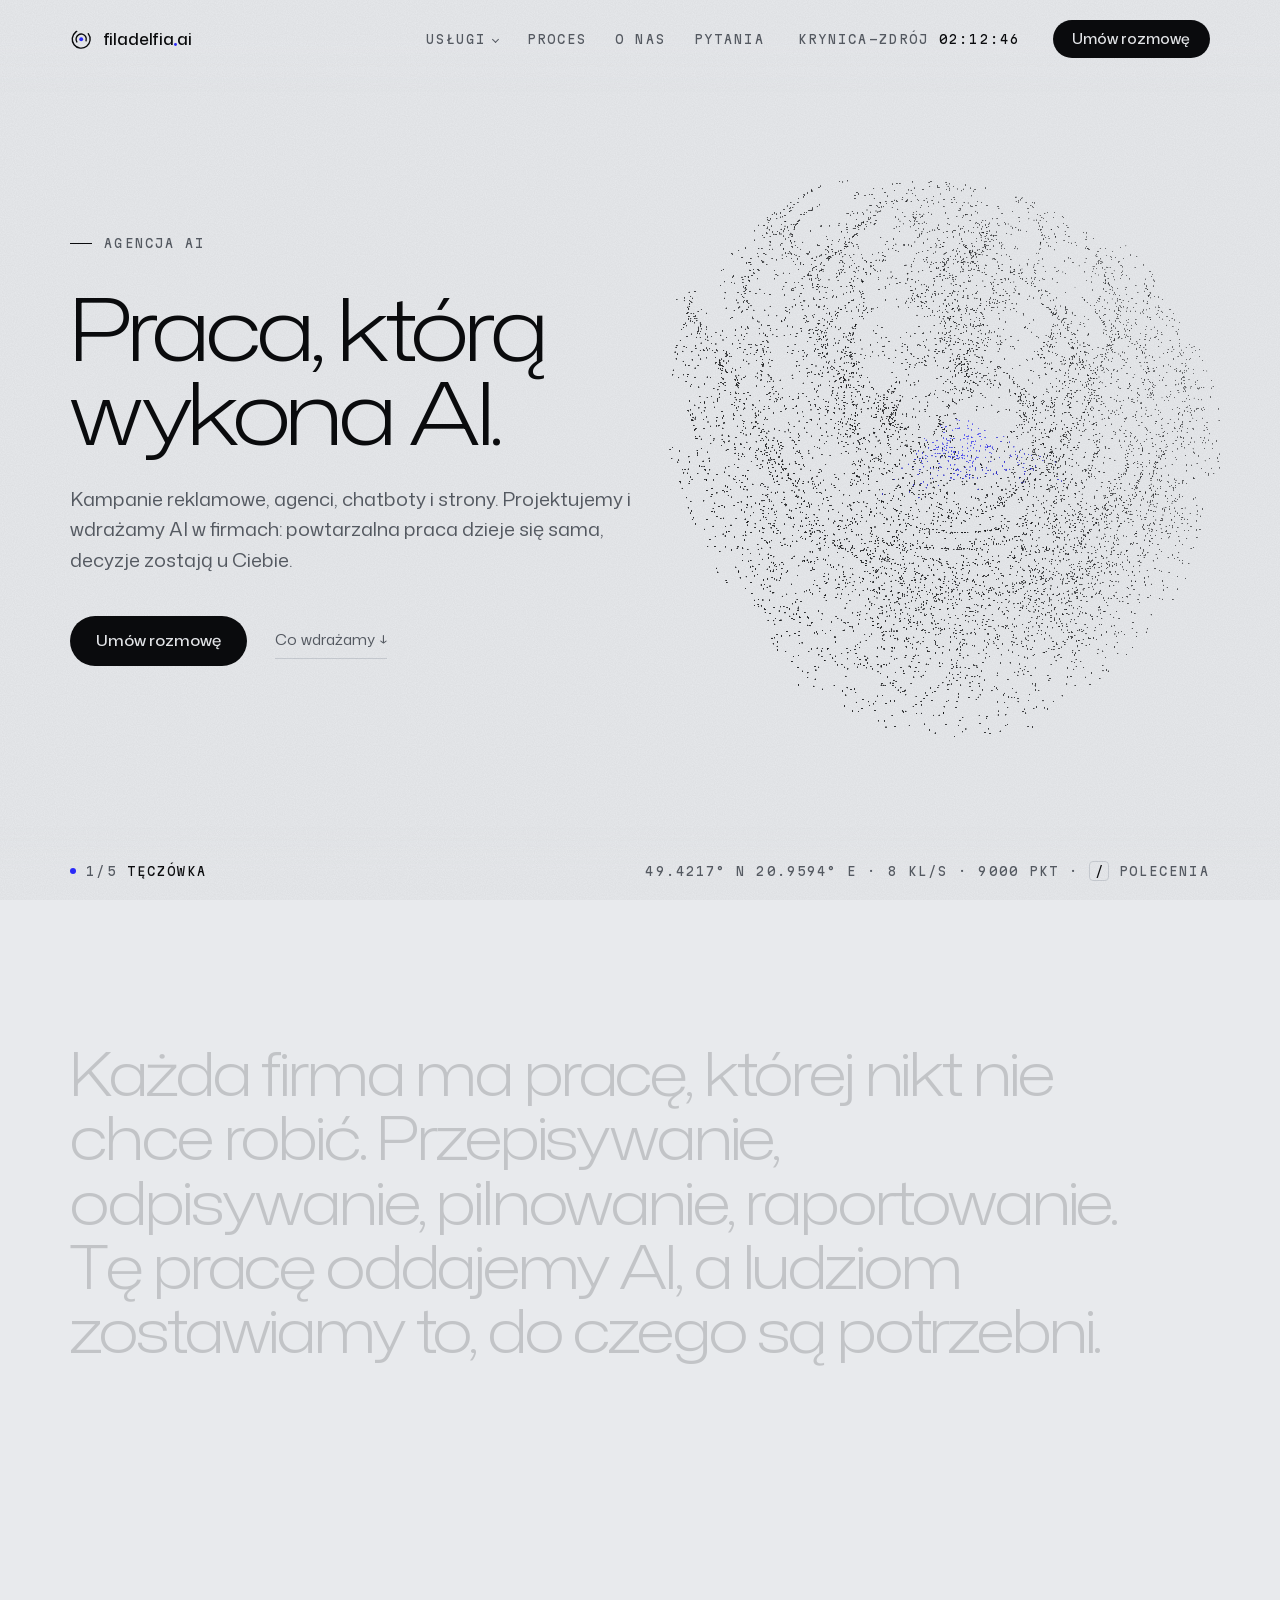
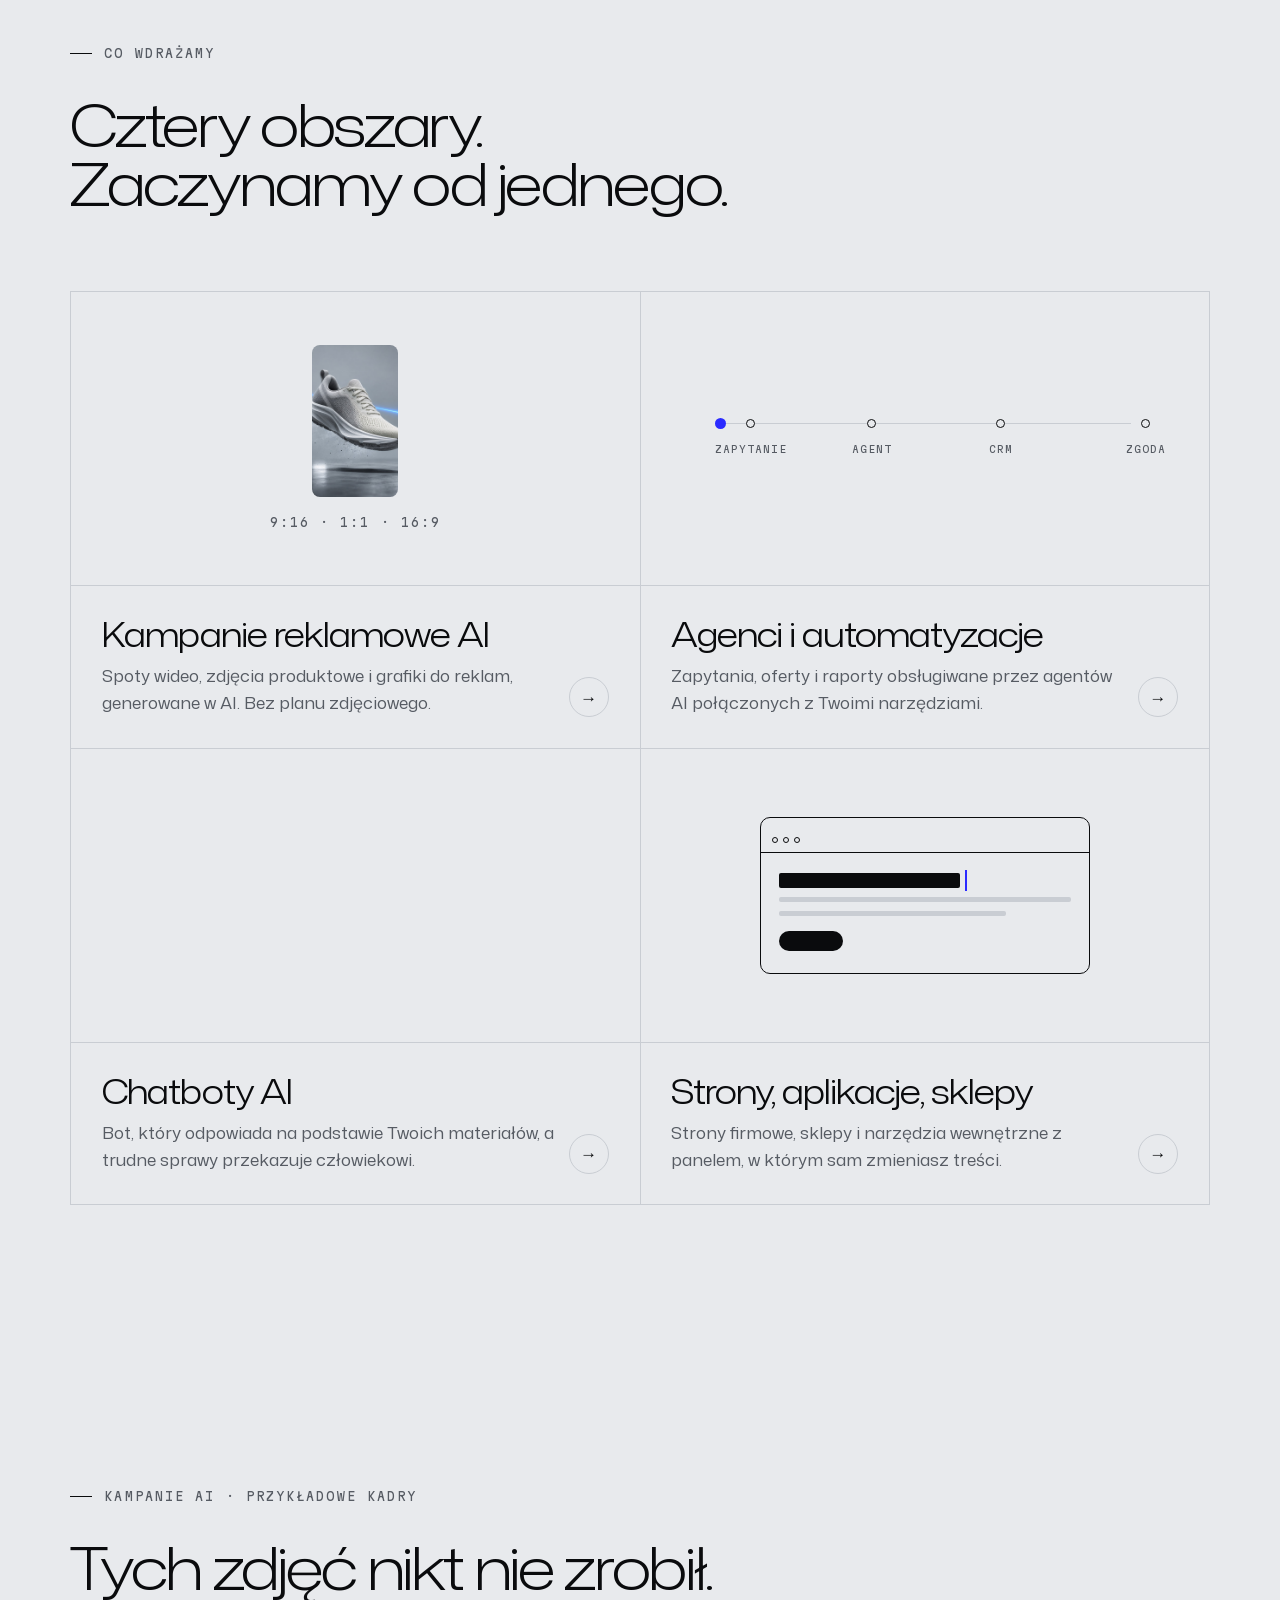
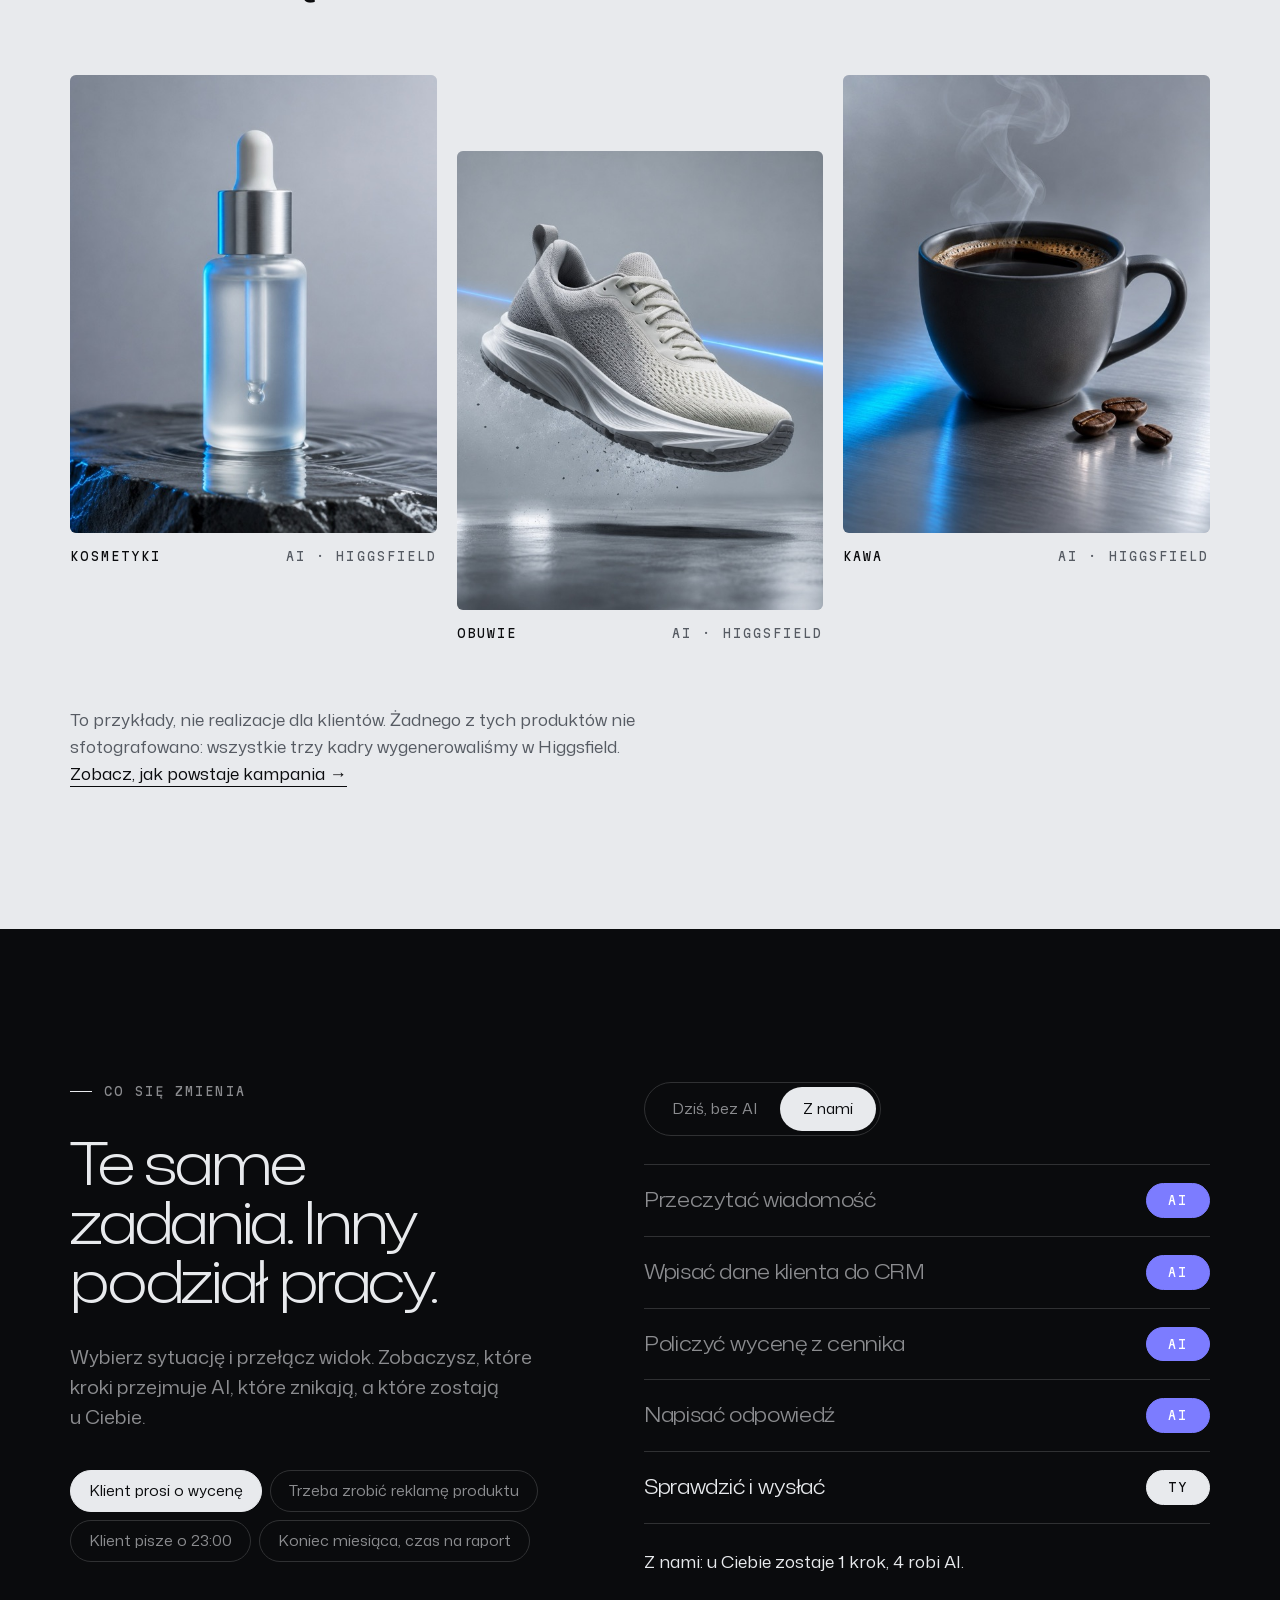
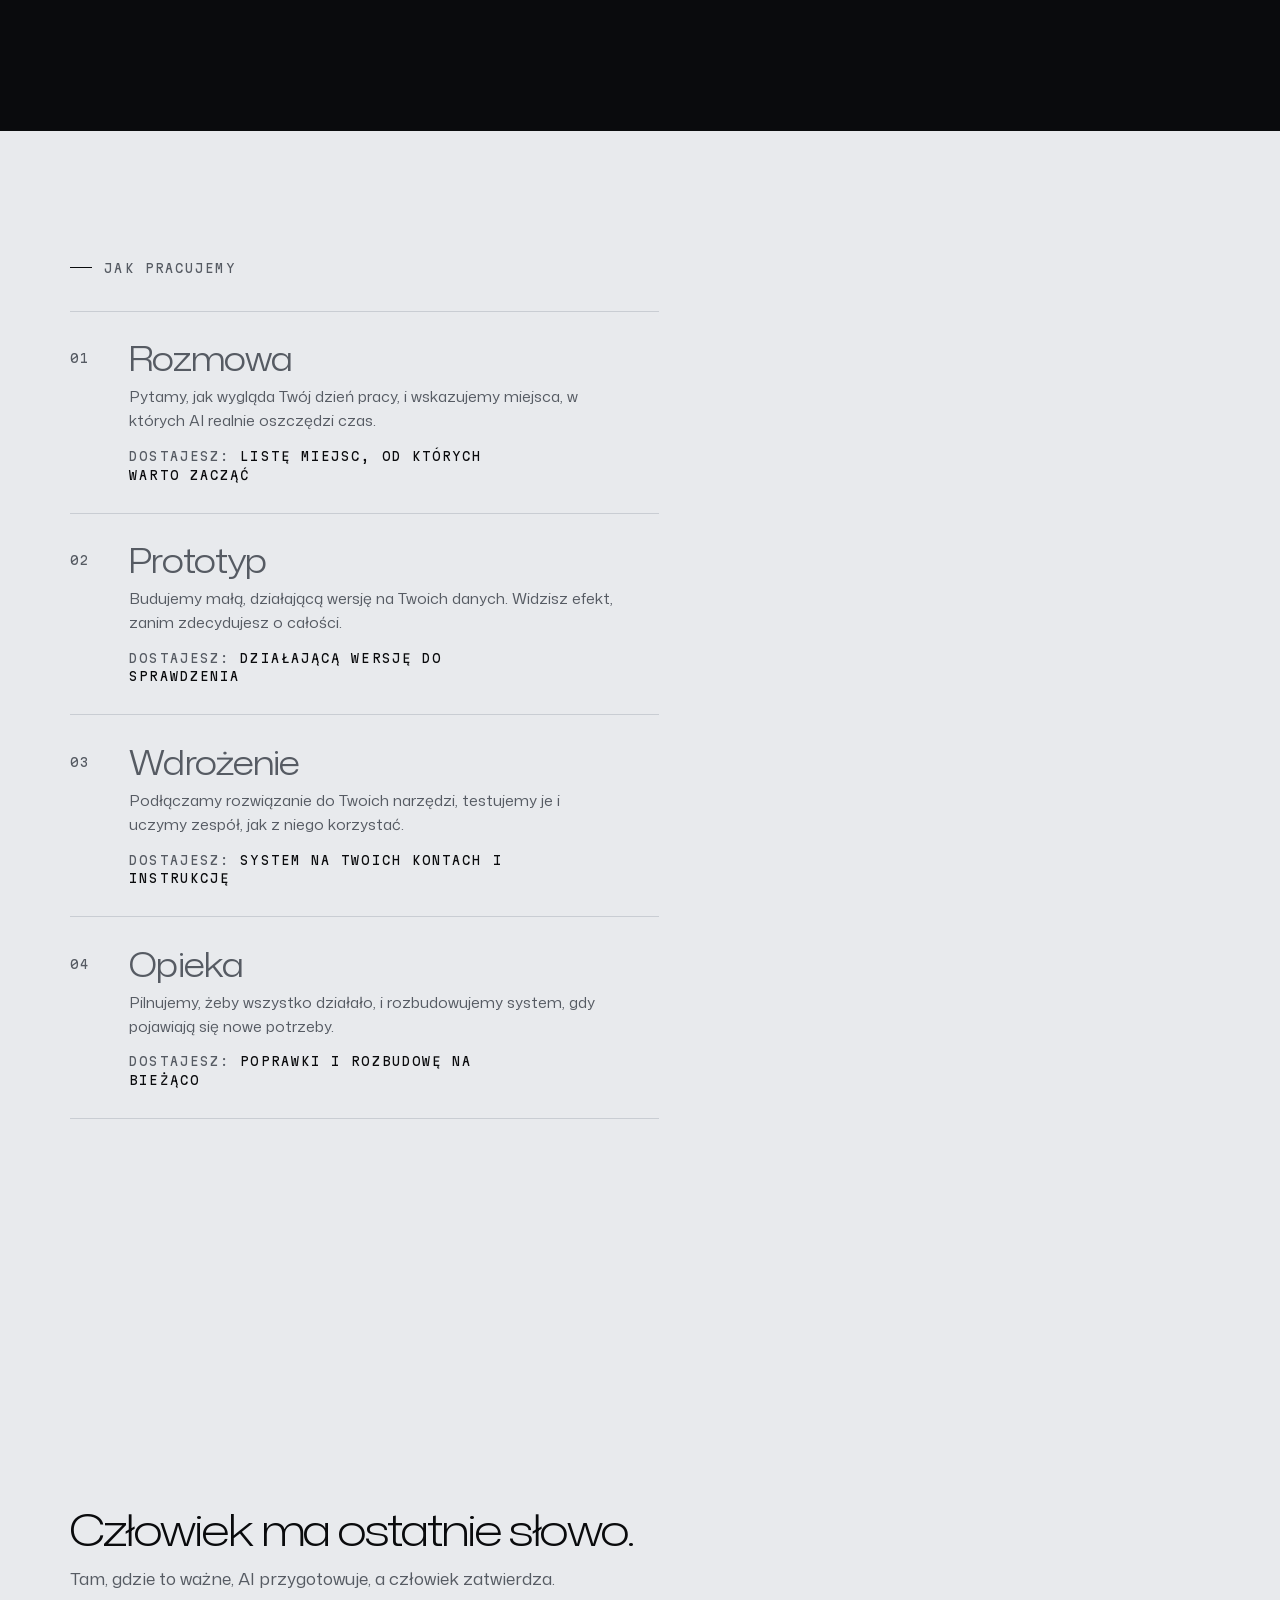
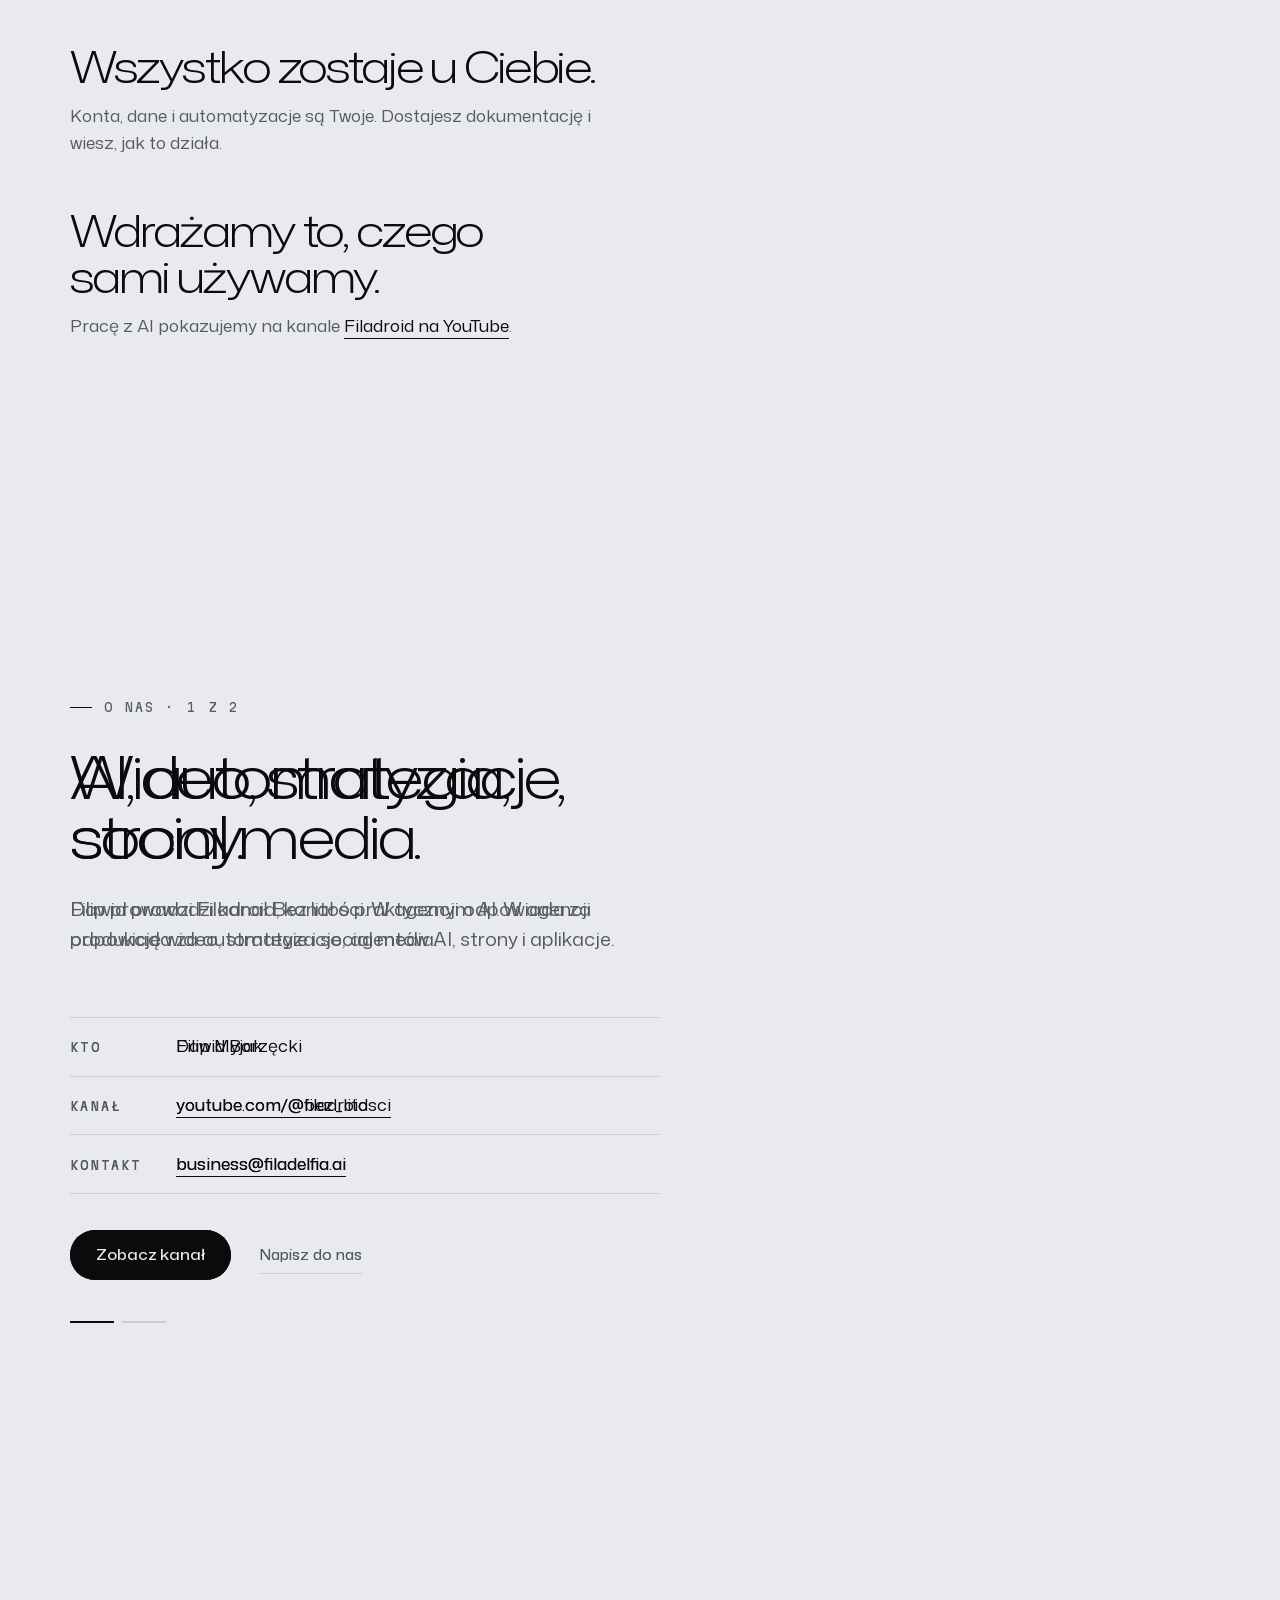
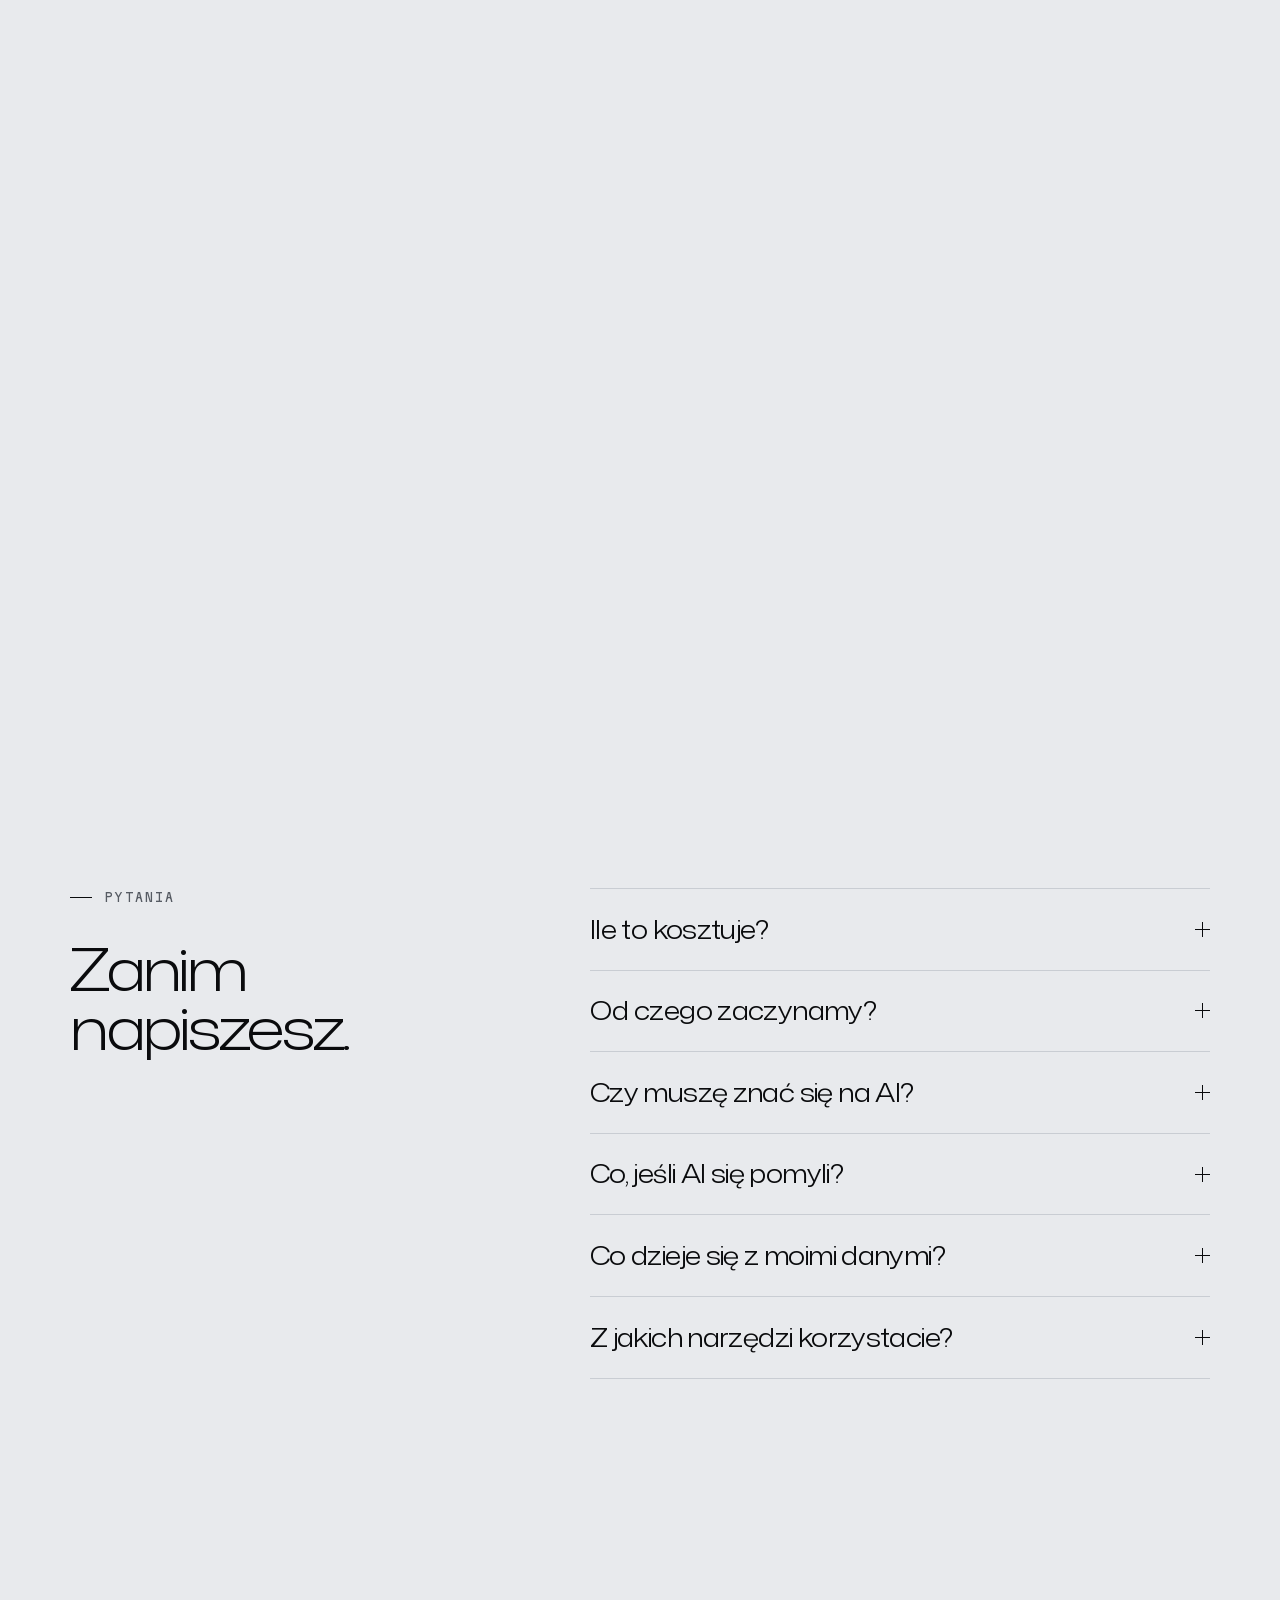
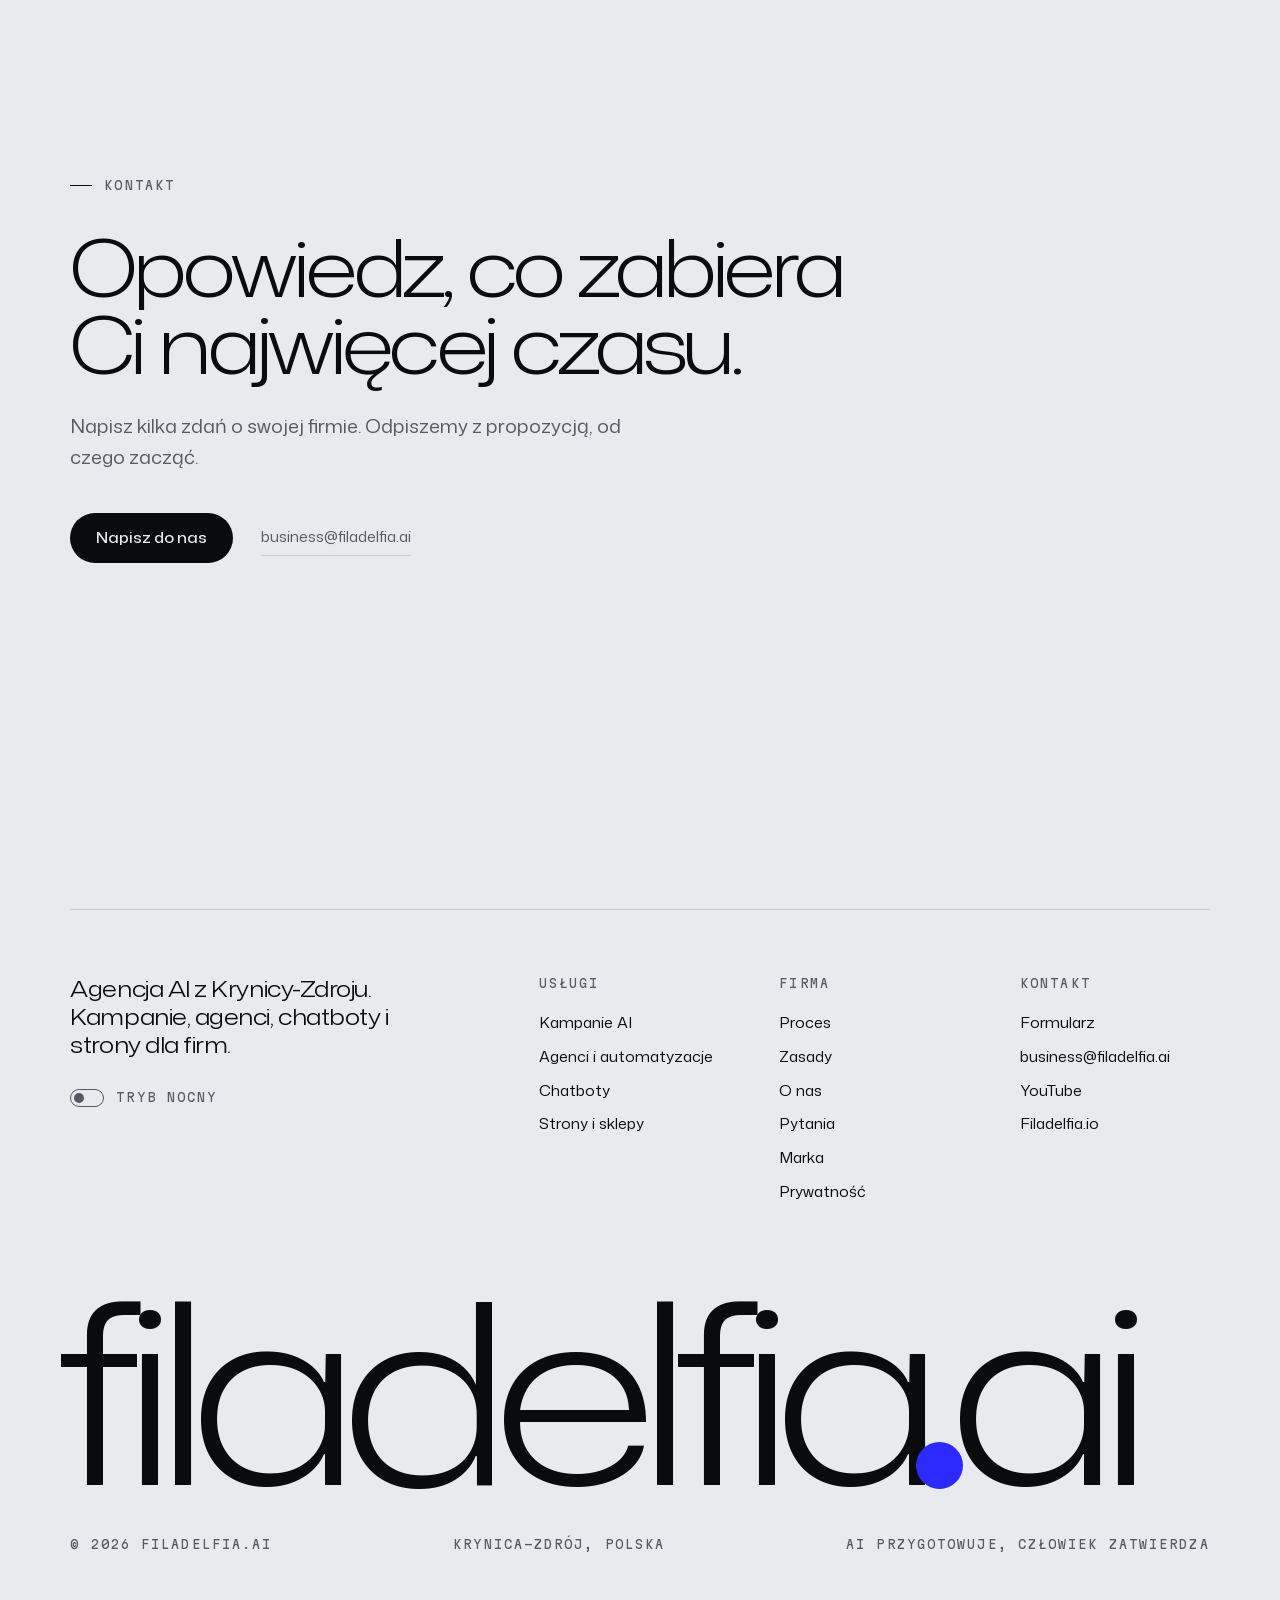
==== index.html @ afb738bd "Przegląd usterek: O nas na laptopach i niskich telefonach, dotyk, menu, wersja bez JS - O nas liczy " ====
<!doctype html>
<html lang="pl">
<head>
  <meta charset="utf-8">
  <meta name="viewport" content="width=device-width, initial-scale=1">
  <title>Filadelfia.ai — agencja AI</title>
  <meta name="description" content="Kampanie reklamowe AI, agenci i automatyzacje, chatboty oraz strony dla firm. Powtarzalna praca dzieje się sama, decyzje zostają u Ciebie.">
  <!-- Domena tymczasowa: bez indeksowania. Usuń tę linię (w build.mjs) przy przejściu na docelową domenę. -->
  <meta name="robots" content="noindex, nofollow">
  <meta name="theme-color" content="#E8EAED">
  <meta property="og:title" content="Filadelfia.ai — agencja AI">
  <meta property="og:description" content="Kampanie reklamowe AI, agenci i automatyzacje, chatboty oraz strony dla firm. Powtarzalna praca dzieje się sama, decyzje zostają u Ciebie.">
  <meta property="og:type" content="website">
  <meta property="og:locale" content="pl_PL">
  <meta property="og:site_name" content="Filadelfia.ai">
  <meta property="og:image" content="https://myjakfilip7-jpg.github.io/filadelfia-ai/og.png">
  <meta property="og:image:width" content="1200">
  <meta property="og:image:height" content="630">
  <meta name="twitter:card" content="summary_large_image">
  <script type="application/ld+json">{"@context":"https://schema.org","@type":"ProfessionalService","name":"Filadelfia.ai","url":"https://myjakfilip7-jpg.github.io/filadelfia-ai/","email":"business@filadelfia.ai","description":"Agencja AI: kampanie reklamowe AI, agenci i automatyzacje, chatboty, strony i sklepy.","address":{"@type":"PostalAddress","addressLocality":"Krynica-Zdrój","addressCountry":"PL"},"sameAs":["https://www.youtube.com/@filadroid","https://www.youtube.com/@bez_litosci"]}</script>
  <script>try { if (localStorage.getItem('fila-theme') === 'noc') document.documentElement.setAttribute('data-theme', 'noc'); } catch (e) {}</script>
  <link rel="icon" href="favicon.svg" type="image/svg+xml">
  <link rel="apple-touch-icon" href="icon-180.png">
  <link rel="manifest" href="manifest.webmanifest">
  <link rel="preload" href="fonts/mona-sans-latin.woff2" as="font" type="font/woff2" crossorigin>
  <link rel="stylesheet" href="styles.css?v=3c98c0708e">
</head>
<body>
  <a class="skip" href="#main">Przejdź do treści</a>
  <noscript><p class="noscript">Strona działa bez JavaScriptu, ale bez animacji i dem. Formularz kontaktowy otworzy wtedy Twój program pocztowy.</p></noscript>
  <canvas id="field" aria-hidden="true"></canvas>

  <header class="bar" id="bar">
    <a class="logo" href="./" aria-label="Filadelfia.ai — strona główna"><svg class="mark" width="22" height="22" viewBox="0 0 24 24" fill="none" aria-hidden="true"><g stroke="currentColor" stroke-width="1.5" stroke-linecap="round"><circle cx="12" cy="12" r="9.6" stroke-dasharray="46.3 14" transform="rotate(-38 12 12)"/><circle cx="12" cy="12" r="5.5" stroke-dasharray="21.5 13.06" transform="rotate(148 12 12)"/></g><circle class="mark__p" cx="12" cy="12" r="2.1"/></svg><span class="word">filadelfia<span class="word__dot">.</span>ai</span></a>
    <nav class="bar__nav mono" aria-label="Główna">
      <div class="nav__has">
        <a href="./#uslugi">Usługi</a>
        <div class="nav__panel">
          <a href="kampanie.html"><strong>Kampanie reklamowe AI</strong><span>Spoty, zdjęcia produktowe, formaty do reklam</span></a>
          <a href="automatyzacje.html"><strong>Agenci i automatyzacje</strong><span>Zapytania, oferty i raporty bez przeklejania</span></a>
          <a href="chatboty.html"><strong>Chatboty AI</strong><span>Odpowiedzi z Twoich materiałów, z przekazaniem człowiekowi</span></a>
          <a href="strony.html"><strong>Strony, aplikacje, sklepy</strong><span>Strony, sklepy i narzędzia, którymi zarządzasz sam</span></a>
        </div>
      </div>
      <a href="./#proces">Proces</a>
      <a href="./#o-nas">O nas</a>
      <a href="./#faq">Pytania</a>
    </nav>
    <p class="bar__clock mono" aria-hidden="true">Krynica-Zdrój <span id="clock">--:--:--</span></p>
    <a class="bar__cta" href="kontakt.html">Umów rozmowę</a>
    <button class="bar__menu mono" type="button" id="menuBtn" aria-expanded="false" aria-controls="menu">Menu</button>
  </header>

  <nav class="menu" id="menu" aria-label="Menu" inert>
    <p class="mono">Usługi</p>
    <a class="menu__big" href="kampanie.html">Kampanie AI</a>
    <a class="menu__big" href="automatyzacje.html">Agenci i automatyzacje</a>
    <a class="menu__big" href="chatboty.html">Chatboty</a>
    <a class="menu__big" href="strony.html">Strony i sklepy</a>
    <p class="mono">Firma</p>
    <a class="menu__big" href="./#proces">Proces</a>
    <a class="menu__big" href="./#zasady">Zasady</a>
    <a class="menu__big" href="./#o-nas">O nas</a>
    <a class="menu__big" href="./#faq">Pytania</a>
    <a class="menu__big" href="kontakt.html">Kontakt</a>
    <a class="menu__mail mono" href="mailto:business@filadelfia.ai">business@filadelfia.ai</a>
  </nav>

  <main id="main">
    <section class="scene scene--hero" id="top" data-scene="Tęczówka">
      <div class="col">
        <p class="tag mono" data-r>Agencja AI</p>
        <h1 data-r>Praca, którą wykona&nbsp;AI.</h1>
        <p class="lead" data-r>Kampanie reklamowe, agenci, chatboty i strony. Projektujemy i wdrażamy AI w firmach: powtarzalna praca dzieje się sama, decyzje zostają u&nbsp;Ciebie.</p>
        <p class="actions" data-r>
          <a class="pill" href="kontakt.html">Umów rozmowę</a>
          <a class="more" href="#uslugi">Co wdrażamy <span aria-hidden="true">↓</span></a>
        </p>
      </div>
    </section>

    <section class="wide">
      <p class="fill">Każda firma ma pracę, której nikt nie chce robić. Przepisywanie, odpisywanie, pilnowanie, raportowanie. Tę pracę oddajemy AI, a ludziom zostawiamy to, do czego są potrzebni.</p>
    </section>

    <section class="wide wide--tiles" id="uslugi" data-scene="Siatka">
      <div class="head">
        <p class="tag mono" data-r>Co wdrażamy</p>
        <h2 class="ask" data-r>Cztery obszary. Zaczynamy od jednego.</h2>
      </div>
      <ul class="tiles">
        <li data-r>
          <a class="tile" href="kampanie.html">
            <div class="tile__vis" aria-hidden="true"><div class="v-ad"><div class="v-ad__f"><img src="media/but-560.jpg" alt="" loading="lazy" decoding="async"></div><span class="mono">9:16 · 1:1 · 16:9</span></div></div>
            <div class="tile__txt">
              <h3>Kampanie reklamowe AI</h3>
              <p>Spoty wideo, zdjęcia produktowe i grafiki do reklam, generowane w AI. Bez planu zdjęciowego.</p>
            </div>
            <span class="tile__go" aria-hidden="true">→</span>
          </a>
        </li>
        <li data-r>
          <a class="tile" href="automatyzacje.html">
            <div class="tile__vis" aria-hidden="true"><div class="v-flow"><b></b><span><i></i>zapytanie</span><span><i></i>agent</span><span><i></i>CRM</span><span><i></i>zgoda</span></div></div>
            <div class="tile__txt">
              <h3>Agenci i automatyzacje</h3>
              <p>Zapytania, oferty i raporty obsługiwane przez agentów AI połączonych z Twoimi narzędziami.</p>
            </div>
            <span class="tile__go" aria-hidden="true">→</span>
          </a>
        </li>
        <li data-r>
          <a class="tile" href="chatboty.html">
            <div class="tile__vis" aria-hidden="true"><div class="v-chat"><i class="v-chat__me"></i><i class="v-chat__bot"></i><i class="v-chat__me v-chat__me--s"></i><span class="mono">→ człowiek</span></div></div>
            <div class="tile__txt">
              <h3>Chatboty AI</h3>
              <p>Bot, który odpowiada na podstawie Twoich materiałów, a trudne sprawy przekazuje człowiekowi.</p>
            </div>
            <span class="tile__go" aria-hidden="true">→</span>
          </a>
        </li>
        <li data-r>
          <a class="tile" href="strony.html">
            <div class="tile__vis" aria-hidden="true"><div class="v-web"><p><i></i><i></i><i></i></p><div><b></b><u></u><u></u><em></em></div></div></div>
            <div class="tile__txt">
              <h3>Strony, aplikacje, sklepy</h3>
              <p>Strony firmowe, sklepy i narzędzia wewnętrzne z panelem, w którym sam zmieniasz treści.</p>
            </div>
            <span class="tile__go" aria-hidden="true">→</span>
          </a>
        </li>
      </ul>
    </section>

    <section class="wide wide--shots">
      <div class="head">
        <p class="tag mono" data-r>Kampanie AI · przykładowe kadry</p>
        <h2 class="ask" data-r>Tych zdjęć nikt nie zrobił.</h2>
      </div>
      <ul class="shots">
        <li data-r>
          <figure>
            <div class="shot"><img src="media/serum.jpg" srcset="media/serum-560.jpg 560w, media/serum.jpg 896w" sizes="(max-width: 860px) 76vw, 30vw" alt="Szklana buteleczka serum z aluminiową nakrętką na mokrym kamieniu, niebieskie światło z boku" width="896" height="1120" loading="lazy" decoding="async"></div>
            <figcaption class="mono"><span>Kosmetyki</span><span>AI · Higgsfield</span></figcaption>
          </figure>
        </li>
        <li data-r>
          <figure>
            <div class="shot"><img src="media/but.jpg" srcset="media/but-560.jpg 560w, media/but.jpg 896w" sizes="(max-width: 860px) 76vw, 30vw" alt="Jasny but do biegania uchwycony w powietrzu nad ciemną posadzką, za nim niebieska smuga światła" width="896" height="1120" loading="lazy" decoding="async"></div>
            <figcaption class="mono"><span>Obuwie</span><span>AI · Higgsfield</span></figcaption>
          </figure>
        </li>
        <li data-r>
          <figure>
            <div class="shot"><img src="media/kawa.jpg" srcset="media/kawa-560.jpg 560w, media/kawa.jpg 896w" sizes="(max-width: 860px) 76vw, 30vw" alt="Grafitowa filiżanka czarnej kawy z unoszącą się parą na szczotkowanym aluminium" width="896" height="1120" loading="lazy" decoding="async"></div>
            <figcaption class="mono"><span>Kawa</span><span>AI · Higgsfield</span></figcaption>
          </figure>
        </li>
      </ul>
      <p class="shots__note" data-r>To przykłady, nie realizacje dla klientów. Żadnego z tych produktów nie sfotografowano: wszystkie trzy kadry wygenerowaliśmy w Higgsfield. <a href="kampanie.html">Zobacz, jak powstaje kampania <span aria-hidden="true">→</span></a></p>
    </section>

    <section class="dark" data-shift data-mode="ai">
      <div class="dark__in">
        <div>
          <p class="tag mono" data-r>Co się zmienia</p>
          <h2 class="ask" data-r>Te same zadania. Inny podział pracy.</h2>
          <p class="lead" data-r>Wybierz sytuację i przełącz widok. Zobaczysz, które kroki przejmuje AI, które znikają, a które zostają u Ciebie.</p>
          <p class="chips shift__tabs" data-r>
            <button type="button" data-s="0" aria-pressed="true">Klient prosi o wycenę</button>
            <button type="button" data-s="1" aria-pressed="false">Trzeba zrobić reklamę produktu</button>
            <button type="button" data-s="2" aria-pressed="false">Klient pisze o 23:00</button>
            <button type="button" data-s="3" aria-pressed="false">Koniec miesiąca, czas na raport</button>
          </p>
        </div>
        <div class="shift" data-r>
          <p class="shift__mode" role="group" aria-label="Podział pracy">
            <button type="button" data-mode="dzis" aria-pressed="false">Dziś, bez AI</button>
            <button type="button" data-mode="ai" aria-pressed="true">Z nami</button>
          </p>
          <ol class="shift__list" data-s="0" aria-label="Klient prosi o wycenę">
            <li data-who="ai"><span class="shift__txt">Przeczytać wiadomość</span><span class="shift__who mono">AI</span></li>
            <li data-who="ai"><span class="shift__txt">Wpisać dane klienta do CRM</span><span class="shift__who mono">AI</span></li>
            <li data-who="ai"><span class="shift__txt">Policzyć wycenę z cennika</span><span class="shift__who mono">AI</span></li>
            <li data-who="ai"><span class="shift__txt">Napisać odpowiedź</span><span class="shift__who mono">AI</span></li>
            <li data-who="ty"><span class="shift__txt">Sprawdzić i wysłać</span><span class="shift__who mono">Ty</span></li>
          </ol>
          <ol class="shift__list" data-s="1" aria-label="Trzeba zrobić reklamę produktu" hidden>
            <li data-who="ty"><span class="shift__txt">Opisać produkt i cel kampanii</span><span class="shift__who mono">Ty</span></li>
            <li data-who="x"><span class="shift__txt">Umówić fotografa i studio</span><span class="shift__who mono">niepotrzebne</span></li>
            <li data-who="ai"><span class="shift__txt">Zrobić zdjęcia i film</span><span class="shift__who mono">AI</span></li>
            <li data-who="ai"><span class="shift__txt">Przyciąć do Reels, feedu i YouTube</span><span class="shift__who mono">AI</span></li>
            <li data-who="ty"><span class="shift__txt">Wybrać najlepsze wersje</span><span class="shift__who mono">Ty</span></li>
          </ol>
          <ol class="shift__list" data-s="2" aria-label="Klient pisze o 23:00" hidden>
            <li data-who="ai"><span class="shift__txt">Zauważyć wiadomość</span><span class="shift__who mono">AI</span></li>
            <li data-who="ai"><span class="shift__txt">Odpowiedzieć na pytanie o cennik i godziny</span><span class="shift__who mono">AI</span></li>
            <li data-who="ai"><span class="shift__txt">Zebrać dane do rezerwacji</span><span class="shift__who mono">AI</span></li>
            <li data-who="ty"><span class="shift__txt">Reklamację załatwić osobiście</span><span class="shift__who mono">Ty</span></li>
          </ol>
          <ol class="shift__list" data-s="3" aria-label="Koniec miesiąca, czas na raport" hidden>
            <li data-who="ai"><span class="shift__txt">Zebrać liczby z kilku narzędzi</span><span class="shift__who mono">AI</span></li>
            <li data-who="x"><span class="shift__txt">Przekleić je do arkusza</span><span class="shift__who mono">niepotrzebne</span></li>
            <li data-who="ai"><span class="shift__txt">Napisać podsumowanie</span><span class="shift__who mono">AI</span></li>
            <li data-who="ty"><span class="shift__txt">Przeczytać i podjąć decyzje</span><span class="shift__who mono">Ty</span></li>
          </ol>
          <p class="shift__sum" aria-live="polite"></p>
        </div>
      </div>
    </section>

    <section class="scene" id="proces" data-scene="Przepływ">
      <div class="col">
        <p class="tag mono" data-r>Jak pracujemy</p>
        <ol class="steps">
          <li data-r>
            <span class="steps__n mono">01</span>
            <h2>Rozmowa</h2>
            <p>Pytamy, jak wygląda Twój dzień pracy, i wskazujemy miejsca, w których AI realnie oszczędzi czas.</p>
            <p class="steps__get mono"><span>Dostajesz:</span> listę miejsc, od których warto zacząć</p>
          </li>
          <li data-r>
            <span class="steps__n mono">02</span>
            <h2>Prototyp</h2>
            <p>Budujemy małą, działającą wersję na Twoich danych. Widzisz efekt, zanim zdecydujesz o całości.</p>
            <p class="steps__get mono"><span>Dostajesz:</span> działającą wersję do sprawdzenia</p>
          </li>
          <li data-r>
            <span class="steps__n mono">03</span>
            <h2>Wdrożenie</h2>
            <p>Podłączamy rozwiązanie do Twoich narzędzi, testujemy je i uczymy zespół, jak z niego korzystać.</p>
            <p class="steps__get mono"><span>Dostajesz:</span> system na Twoich kontach i instrukcję</p>
          </li>
          <li data-r>
            <span class="steps__n mono">04</span>
            <h2>Opieka</h2>
            <p>Pilnujemy, żeby wszystko działało, i rozbudowujemy system, gdy pojawiają się nowe potrzeby.</p>
            <p class="steps__get mono"><span>Dostajesz:</span> poprawki i rozbudowę na bieżąco</p>
          </li>
        </ol>
      </div>
    </section>

    <section class="scene" id="zasady" data-scene="Sfera">
      <div class="col">
        <p class="tag mono" data-r>Zasady</p>
        <ul class="rules">
          <li data-r>
            <h2>Człowiek ma ostatnie słowo.</h2>
            <p>Tam, gdzie to ważne, AI przygotowuje, a człowiek zatwierdza.</p>
          </li>
          <li data-r>
            <h2>Wszystko zostaje u&nbsp;Ciebie.</h2>
            <p>Konta, dane i automatyzacje są Twoje. Dostajesz dokumentację i wiesz, jak to działa.</p>
          </li>
          <li data-r>
            <h2>Wdrażamy to, czego sami używamy.</h2>
            <p>Pracę z AI pokazujemy na kanale <a href="https://www.youtube.com/@filadroid" target="_blank" rel="noopener">Filadroid na YouTube</a>.</p>
          </li>
        </ul>
      </div>
    </section>

    <section class="about" id="o-nas" data-people style="--n: 2">
      <div class="scene scene--about about__stage">
        <div class="col">
          <p class="tag mono" data-r>O nas · <span id="aboutN">1</span> z 2</p>
          <div class="about__slides" data-r>
            <article class="about__slide is-active" data-portrait="filip" data-ratio="0.904">
              <h2 class="ask">AI, automatyzacje, strony.</h2>
              <p class="lead">Filip prowadzi Filadroid, kanał o praktycznym AI. W agencji odpowiada za automatyzacje, agentów AI, strony i aplikacje.</p>
              <dl class="facts">
                <div><dt class="mono">Kto</dt><dd>Filip Myjak</dd></div>
                <div><dt class="mono">Kanał</dt><dd><a href="https://www.youtube.com/@filadroid" target="_blank" rel="noopener">youtube.com/@filadroid</a></dd></div>
                <div><dt class="mono">Kontakt</dt><dd><a href="mailto:business@filadelfia.ai">business@filadelfia.ai</a></dd></div>
              </dl>
              <p class="actions">
                <a class="pill" href="https://www.youtube.com/@filadroid" target="_blank" rel="noopener">Zobacz kanał</a>
                <a class="more" href="kontakt.html">Napisz do nas</a>
              </p>
            </article>
            <article class="about__slide" data-portrait="dawid" data-ratio="0.92">
              <h2 class="ask">Wideo, strategia, social media.</h2>
              <p class="lead">Dawid prowadzi kanał Bez litości. W agencji odpowiada za produkcję wideo, strategie i social media.</p>
              <dl class="facts">
                <div><dt class="mono">Kto</dt><dd>Dawid Borzęcki</dd></div>
                <div><dt class="mono">Kanał</dt><dd><a href="https://www.youtube.com/@bez_litosci" target="_blank" rel="noopener">youtube.com/@bez_litosci</a></dd></div>
                <div><dt class="mono">Kontakt</dt><dd><a href="mailto:business@filadelfia.ai">business@filadelfia.ai</a></dd></div>
              </dl>
              <p class="actions">
                <a class="pill" href="https://www.youtube.com/@bez_litosci" target="_blank" rel="noopener">Zobacz kanał</a>
                <a class="more" href="kontakt.html">Napisz do nas</a>
              </p>
            </article>
          </div>
          <p class="about__dots" data-r>
            <button type="button" data-go="0" aria-label="Filip Myjak" aria-current="true"></button>
            <button type="button" data-go="1" aria-label="Dawid Borzęcki"></button>
          </p>
        </div>
      </div>
      <i class="about__snap" style="--i: 0" aria-hidden="true"></i>
      <i class="about__snap" style="--i: 1" aria-hidden="true"></i>
    </section>

    <section class="wide wide--faq" id="faq">
      <div class="head">
        <p class="tag mono" data-r>Pytania</p>
        <h2 class="ask" data-r>Zanim napiszesz.</h2>
      </div>
      <div class="faq" data-r>
        <details name="faq">
          <summary>Ile to kosztuje?</summary>
          <p>Zależy od zakresu. Po pierwszej rozmowie dostajesz wycenę z konkretną kwotą, zanim cokolwiek zaczniemy.</p>
        </details>
        <details name="faq">
          <summary>Od czego zaczynamy?</summary>
          <p>Od jednego procesu albo jednej kampanii. Najpierw powstaje mała, działająca wersja, żebyś zobaczył efekt, zanim zdecydujesz o reszcie.</p>
        </details>
        <details name="faq">
          <summary>Czy muszę znać się na AI?</summary>
          <p>Nie. Opowiadasz, jak wygląda praca w firmie, a my wskazujemy, co da się oddać AI. Na koniec zespół dostaje prostą instrukcję.</p>
        </details>
        <details name="faq">
          <summary>Co, jeśli AI się pomyli?</summary>
          <p>Tam, gdzie błąd kosztuje, ostatni krok zatwierdza człowiek: wysyłka do klienta, płatności, zmiany w danych. Resztę monitorujemy i poprawiamy.</p>
        </details>
        <details name="faq">
          <summary>Co dzieje się z moimi danymi?</summary>
          <p>Zostają na Twoich kontach i w narzędziach, które sam wybierasz. Przed startem ustalamy, do czego AI ma dostęp, a do czego nie.</p>
        </details>
        <details name="faq">
          <summary>Z jakich narzędzi korzystacie?</summary>
          <p>Dobieramy je do zadania. Między innymi modele Claude i GPT do tekstu i agentów oraz Higgsfield do wideo.</p>
        </details>
      </div>
    </section>

    <section class="scene scene--contact" id="kontakt" data-scene="Punkt">
      <div class="col">
        <p class="tag mono" data-r>Kontakt</p>
        <h2 class="ask" data-r>Opowiedz, co zabiera Ci najwięcej czasu.</h2>
        <p class="lead" data-r>Napisz kilka zdań o swojej firmie. Odpiszemy z propozycją, od czego zacząć.</p>
        <p class="actions" data-r>
          <a class="pill" href="kontakt.html">Napisz do nas</a>
          <a class="more" href="mailto:business@filadelfia.ai">business@filadelfia.ai</a>
        </p>
        
      </div>
    </section>
  </main>

  <footer class="end">
    <div class="end__cols">
      <div class="end__about">
        <p>Agencja AI z Krynicy-Zdroju. Kampanie, agenci, chatboty i strony dla firm.</p>
        <button class="end__theme mono" type="button" id="themeBtn" aria-pressed="false"><span class="end__sw" aria-hidden="true"></span>Tryb nocny</button>
      </div>
      <nav aria-label="Usługi">
        <p class="mono">Usługi</p>
        <a href="kampanie.html">Kampanie AI</a>
        <a href="automatyzacje.html">Agenci i automatyzacje</a>
        <a href="chatboty.html">Chatboty</a>
        <a href="strony.html">Strony i sklepy</a>
      </nav>
      <nav aria-label="Firma">
        <p class="mono">Firma</p>
        <a href="./#proces">Proces</a>
        <a href="./#zasady">Zasady</a>
        <a href="./#o-nas">O nas</a>
        <a href="./#faq">Pytania</a>
        <a href="marka.html">Marka</a>
        <a href="prywatnosc.html">Prywatność</a>
      </nav>
      <nav aria-label="Kontakt">
        <p class="mono">Kontakt</p>
        <a href="kontakt.html">Formularz</a>
        <a href="mailto:business@filadelfia.ai">business@filadelfia.ai</a>
        <a href="https://www.youtube.com/@filadroid" target="_blank" rel="noopener">YouTube</a>
        <a href="https://filadelfia.io" target="_blank" rel="noopener">Filadelfia.io</a>
      </nav>
    </div>
    <p class="mega" aria-hidden="true">filadelfia<span class="word__dot">.</span>ai</p>
    <p class="end__row mono"><span>© <span id="year">2026</span> Filadelfia.ai</span><span>Krynica-Zdrój, Polska</span><span>AI przygotowuje, człowiek zatwierdza</span></p>
  </footer>

  <aside class="hud mono">
    <button class="hud__form" type="button" id="hudBtn" aria-label="Otwórz wiersz poleceń"><span class="hud__dot"></span><span id="hudIndex">1/5</span> <span id="hudName">Tęczówka</span></button>
    <p class="hud__data" aria-hidden="true">49.4217° N 20.9594° E<span id="hudStats"></span> · <span class="hud__key">/</span> polecenia</p>
  </aside>

  <div class="cmd" id="cmd" hidden>
    <p class="cmd__out" id="cmdOut" role="status"></p>
    <form id="cmdForm"><span aria-hidden="true">›</span><input id="cmdIn" type="text" autocomplete="off" autocapitalize="off" autocorrect="off" spellcheck="false" aria-label="Polecenie" placeholder="pomoc"><button type="button" id="cmdClose" aria-label="Zamknij wiersz poleceń">esc</button></form>
  </div>

  <script src="script.js?v=00ffda6358" defer></script>
</body>
</html>
---- styles.css ----
/* Mona Sans i Martian Mono (SIL Open Font License), podzbiory latin i latin-ext, hostowane lokalnie. */
@font-face {
  font-family: 'Martian Mono';
  font-style: normal;
  font-weight: 300 500;
  font-stretch: 100%;
  font-display: swap;
  src: url(fonts/martian-mono-latin-ext.woff2) format('woff2');
  unicode-range: U+0100-02BA, U+02BD-02C5, U+02C7-02CC, U+02CE-02D7, U+02DD-02FF, U+0304, U+0308, U+0329, U+1D00-1DBF, U+1E00-1E9F, U+1EF2-1EFF, U+2020, U+20A0-20AB, U+20AD-20C4, U+2113, U+2C60-2C7F, U+A720-A7FF;
}
@font-face {
  font-family: 'Martian Mono';
  font-style: normal;
  font-weight: 300 500;
  font-stretch: 100%;
  font-display: swap;
  src: url(fonts/martian-mono-latin.woff2) format('woff2');
  unicode-range: U+0000-00FF, U+0131, U+0152-0153, U+02BB-02BC, U+02C6, U+02DA, U+02DC, U+0304, U+0308, U+0329, U+2000-206F, U+20AC, U+2122, U+2191, U+2193, U+2212, U+2215, U+FEFF, U+FFFD;
}
@font-face {
  font-family: 'Mona Sans';
  font-style: normal;
  font-weight: 200 900;
  font-stretch: 75% 125%;
  font-display: swap;
  src: url(fonts/mona-sans-latin-ext.woff2) format('woff2');
  unicode-range: U+0100-02BA, U+02BD-02C5, U+02C7-02CC, U+02CE-02D7, U+02DD-02FF, U+0304, U+0308, U+0329, U+1D00-1DBF, U+1E00-1E9F, U+1EF2-1EFF, U+2020, U+20A0-20AB, U+20AD-20C4, U+2113, U+2C60-2C7F, U+A720-A7FF;
}
@font-face {
  font-family: 'Mona Sans';
  font-style: normal;
  font-weight: 200 900;
  font-stretch: 75% 125%;
  font-display: swap;
  src: url(fonts/mona-sans-latin.woff2) format('woff2');
  unicode-range: U+0000-00FF, U+0131, U+0152-0153, U+02BB-02BC, U+02C6, U+02DA, U+02DC, U+0304, U+0308, U+0329, U+2000-206F, U+20AC, U+2122, U+2191, U+2193, U+2212, U+2215, U+FEFF, U+FFFD;
}

/* Filadelfia.ai — aluminium, grafit, jeden sygnał.
   Układ pliku: tokeny → podstawy → nagłówek i menu → sekcje → komponenty treści → dema →
   stopka → odczyty i wiersz poleceń → ruch → telefon → ograniczony ruch. */

/* ---------- tokeny ---------- */
:root {
  --bg: #E8EAED;        /* aluminium */
  --ink: #0A0B0D;       /* grafit */
  --slate: #565B63;     /* tekst pomocniczy */
  --line: #C9CDD3;      /* włos */
  --signal: #2B2BFF;    /* jedyny akcent */
  --sans: 'Mona Sans', 'Helvetica Neue', Arial, sans-serif;
  --mono: 'Martian Mono', ui-monospace, Menlo, monospace;
  --edge: clamp(22px, 5.5vw, 96px);
  /* skala pisma rośnie z ekranem: na dużym monitorze opis nie może być drobnym drukiem */
  --t-body: clamp(16px, .5vw + 11px, 19.5px);
  --t-sm: clamp(14.5px, .42vw + 10px, 17px);
  --t-mono: clamp(11.5px, .2vw + 9.6px, 13.5px);
  --t-row: clamp(24px, 2.6vw, 46px);     /* tytuły wierszy list */
  --t-ask: clamp(34px, 4.6vw, 88px);     /* nagłówki sekcji */
  --t-h1: clamp(46px, 6.8vw, 132px);
  --ease: cubic-bezier(.2, .7, .2, 1);
}
:root[data-theme="noc"] { --bg: #0A0B0D; --ink: #E8EAED; --slate: #8D939C; --line: #25282D; --signal: #7070FF; }

@view-transition { navigation: auto; }

/* ---------- podstawy ---------- */
*, *::before, *::after { box-sizing: border-box; }
html { scroll-behavior: smooth; }
body { margin: 0; background: var(--bg); color: var(--ink); font-family: var(--sans); font-size: var(--t-body); line-height: 1.55; -webkit-font-smoothing: antialiased; text-rendering: optimizeLegibility; transition: background .5s, color .5s; }
/* drobne ziarno, żeby tło nie było płaskim kolorem */
body::after { content: ''; position: fixed; inset: 0; z-index: 40; pointer-events: none; opacity: .055; mix-blend-mode: multiply; background-image: url("data:image/svg+xml,%3Csvg xmlns='http://www.w3.org/2000/svg' width='220' height='220'%3E%3Cfilter id='n'%3E%3CfeTurbulence type='fractalNoise' baseFrequency='.9' numOctaves='2' stitchTiles='stitch'/%3E%3CfeColorMatrix values='0 0 0 0 0  0 0 0 0 0  0 0 0 0 0  0 0 0 .9 0'/%3E%3C/filter%3E%3Crect width='100%25' height='100%25' filter='url(%23n)'/%3E%3C/svg%3E"); }
:root[data-theme="noc"] body::after { mix-blend-mode: screen; opacity: .05; filter: invert(1); }
h1, h2, h3, p, ul, ol, dl, dd, fieldset, legend, figure { margin: 0; padding: 0; }
ul, ol { list-style: none; }
a { color: inherit; text-decoration: none; }
button { font: inherit; color: inherit; background: none; border: 0; padding: 0; cursor: pointer; }
button:disabled { cursor: default; }
img { max-width: 100%; }
::selection { background: var(--signal); color: #fff; }
:focus-visible { outline: 2px solid var(--signal); outline-offset: 4px; border-radius: 2px; }
[hidden] { display: none !important; }

.mono { font-family: var(--mono); font-size: var(--t-mono); font-weight: 400; letter-spacing: .09em; text-transform: uppercase; font-variant-numeric: tabular-nums; }
.skip { position: fixed; left: -9999px; top: 10px; z-index: 50; background: var(--ink); color: var(--bg); padding: 10px 16px; }
.skip:focus { left: 10px; }
.noscript { position: relative; z-index: 12; margin: 0; padding: 86px var(--edge) 0; font-size: var(--t-sm); color: var(--slate); }

#field { position: fixed; inset: 0; width: 100%; height: 100%; z-index: 0; pointer-events: none; }

/* znak i logotyp */
.mark { flex: none; }
.mark__p { fill: var(--signal); }
.word { font-weight: 500; font-stretch: 112%; letter-spacing: -.01em; }
.word__dot { position: relative; color: transparent; }
.word__dot::after { content: ''; position: absolute; left: 50%; bottom: .245em; width: .19em; height: .19em; margin-left: -.095em; border-radius: 50%; background: var(--signal); }

/* przyciski i linki-akcje */
.pill { display: inline-flex; align-items: center; justify-content: center; height: clamp(50px, 3.6vw, 60px); padding: 0 clamp(26px, 2vw, 36px); border-radius: 999px; background: var(--ink); color: var(--bg); font-size: var(--t-sm); font-weight: 500; font-stretch: 110%; transition: background .25s, transform .15s var(--ease), opacity .2s; }
.pill:hover { background: var(--signal); color: #fff; }
.pill:active { transform: scale(.97); }
.pill:disabled, .pill[aria-disabled="true"] { opacity: .45; pointer-events: none; }
.pill--inv { background: var(--bg); color: var(--ink); }
.more { font-size: var(--t-sm); color: var(--slate); padding: 6px 0; border-bottom: 1px solid var(--line); transition: color .2s, border-color .2s; }
.more:hover { color: var(--ink); border-color: var(--ink); }
.more:active { color: var(--signal); border-color: var(--signal); }
.actions { display: flex; flex-wrap: wrap; align-items: center; gap: 28px; margin-top: clamp(36px, 3.2vw, 56px); }

/* ---------- nagłówek: szkło po przewinięciu, chowa się przy przewijaniu w dół ---------- */
.bar { position: fixed; inset: 0 0 auto 0; z-index: 10; display: flex; align-items: center; gap: clamp(24px, 2.6vw, 44px); padding: clamp(18px, 1.6vw, 28px) var(--edge) 34px; background: linear-gradient(to bottom, var(--bg) 45%, transparent); border-bottom: 1px solid transparent; transition: transform .45s var(--ease), padding .3s, background .3s; }
.bar.is-stuck { padding-top: 13px; padding-bottom: 13px; background: color-mix(in srgb, var(--bg) 78%, transparent); -webkit-backdrop-filter: blur(16px) saturate(1.3); backdrop-filter: blur(16px) saturate(1.3); border-bottom-color: color-mix(in srgb, var(--line) 70%, transparent); }
.bar.is-hidden { transform: translateY(-101%); }
.logo { display: inline-flex; align-items: center; gap: .62em; font-size: clamp(15px, .45vw + 10px, 19px); margin-right: auto; }
.logo .mark { width: 1.42em; height: 1.42em; }
.bar__nav { display: flex; align-items: center; gap: clamp(20px, 2.2vw, 38px); }
.bar__nav a, .tag a { color: var(--slate); transition: color .2s; }
.bar__nav a:hover, .tag a:hover { color: var(--signal); }
.bar__nav a[aria-current], .bar__nav a.is-here { color: var(--ink); }
.bar__nav > a, .nav__has > a { position: relative; }
.bar__nav > a::before, .nav__has > a::before { content: ''; position: absolute; left: 0; right: 0; bottom: -7px; height: 1px; background: var(--ink); transform: scaleX(0); transform-origin: left; transition: transform .35s var(--ease); }
.nav__has > a::before { right: 12px; }
.bar__nav a.is-here::before { transform: scaleX(1); }
.bar__clock { color: var(--slate); }
.bar__clock span { color: var(--ink); }
.bar__cta { display: inline-flex; align-items: center; height: clamp(38px, 2.8vw, 46px); padding: 0 clamp(18px, 1.5vw, 26px); border-radius: 999px; background: var(--ink); color: var(--bg); font-size: clamp(13.5px, .3vw + 10.5px, 15.5px); font-weight: 500; font-stretch: 110%; transition: background .25s, transform .15s var(--ease); }
.bar__cta:hover { background: var(--signal); color: #fff; }
.bar__cta:active { transform: scale(.97); }
.bar__menu { display: none; padding: 12px 0 12px 18px; margin: -12px 0; }

.nav__has { position: relative; }
.nav__has > a::after { content: ''; display: inline-block; width: 5px; height: 5px; margin: 0 0 2px 7px; border-right: 1px solid currentColor; border-bottom: 1px solid currentColor; transform: rotate(45deg); }
.nav__panel { position: absolute; top: 100%; left: -22px; width: clamp(360px, 30vw, 440px); padding-top: 16px; opacity: 0; visibility: hidden; transform: translateY(-6px); transition: opacity .22s, transform .3s var(--ease), visibility .22s; }
.nav__has:hover .nav__panel, .nav__has:focus-within .nav__panel { opacity: 1; visibility: visible; transform: none; }
.nav__panel::before { content: ''; position: absolute; inset: 16px 0 0; background: var(--bg); border: 1px solid var(--line); border-radius: 14px; box-shadow: 0 24px 60px rgba(10, 11, 13, .12); }
.nav__panel a { position: relative; display: block; padding: 14px 22px; font-family: var(--sans); text-transform: none; letter-spacing: 0; }
.nav__panel a:first-child { padding-top: 20px; }
.nav__panel a:last-child { padding-bottom: 20px; }
.nav__panel a + a { border-top: 1px solid var(--line); }
.nav__panel strong { display: block; font-size: clamp(16px, 1.2vw, 18.5px); font-weight: 450; font-stretch: 115%; letter-spacing: -.015em; color: var(--ink); transition: color .2s; }
.nav__panel span { display: block; font-size: clamp(13px, .95vw, 14.5px); margin-top: 2px; color: var(--slate); }
.nav__panel a:hover strong { color: var(--signal); }

/* menu pełnoekranowe (telefon) */
.menu { position: fixed; inset: 0; z-index: 9; background: var(--bg); padding: 104px var(--edge) 84px; display: flex; flex-direction: column; overflow-y: auto; opacity: 0; visibility: hidden; transition: opacity .3s, visibility 0s linear .3s; }
/* przy otwarciu menu jest widoczne od razu (inaczej nie przyjmie fokusu); przy zamknięciu znika po wygaszeniu */
.menu.open { opacity: 1; visibility: visible; transition: opacity .3s, visibility 0s; }
.menu > .mono { color: var(--slate); margin: 0 0 10px; }
.menu > .mono ~ .mono { margin-top: 30px; }
.menu__big { font-size: clamp(27px, 8vw, 42px); font-weight: 300; font-stretch: 125%; letter-spacing: -.035em; line-height: 1.12; padding: 7px 0; transform: translateY(10px); opacity: 0; transition: transform .5s var(--ease), opacity .5s; }
.menu.open .menu__big { transform: none; opacity: 1; }
.menu a.menu__mail { margin-top: auto; padding-top: 32px; color: var(--slate); }

/* ---------- sekcje ---------- */
main { position: relative; z-index: 1; }
/* scena: przezroczysta, widać przez nią pole punktów; tekst w lewej kolumnie */
.scene { min-height: 100vh; min-height: 100svh; display: flex; align-items: center; padding: clamp(120px, 10vw, 180px) var(--edge); }
.scene--page { min-height: 88vh; min-height: 88svh; }
.scene--form { align-items: flex-start; padding-top: clamp(150px, 12vw, 210px); padding-bottom: 110px; }
.scene--contact .col { width: min(1100px, 62vw); }
.scene--about .ask { font-size: clamp(30px, 3.9vw, 74px); line-height: 1.02; }
.facts { margin-top: clamp(30px, 3vw, 48px); border-top: 1px solid var(--line); }
.facts div { display: grid; grid-template-columns: clamp(84px, 7vw, 130px) 1fr; gap: 16px; align-items: baseline; padding: clamp(13px, 1.2vw, 19px) 0; border-bottom: 1px solid var(--line); }
.facts dt { color: var(--slate); }
.facts dd { font-size: var(--t-body); overflow-wrap: anywhere; }
.facts a { border-bottom: 1px solid var(--ink); transition: color .2s, border-color .2s; }
.facts a:hover { color: var(--signal); border-color: var(--signal); }
/* O nas: układ stoi w miejscu (przypięty), a przewijanie zmienia tylko osobę.
   Sekcja ma wysokość „liczba osób × ekran”; niewidoczne znaczniki co ekran łapią przewijanie.
   Bez JavaScriptu nic nie jest przypinane: osoby stoją jedna pod drugą. */
.about__slides { display: grid; gap: clamp(60px, 8vw, 120px); }
.js { scroll-snap-type: y proximity; }
.js .about { position: relative; height: calc(var(--n) * 100vh); height: calc(var(--n) * 100svh); }
.js .about__stage { position: sticky; top: 0; height: 100vh; height: 100svh; min-height: 0; padding-top: clamp(92px, 13vh, 170px); padding-bottom: clamp(62px, 9vh, 130px); }
.js .about__snap { position: absolute; left: 0; top: calc(var(--i) * 100vh); top: calc(var(--i) * 100svh); width: 1px; height: 100vh; height: 100svh; pointer-events: none; scroll-snap-align: start; }
.js .about__slides { gap: 0; }
.js .about__slide { grid-area: 1 / 1; opacity: 0; visibility: hidden; transform: translateY(14px); transition: opacity .45s, transform .6s var(--ease), visibility .45s; }
.js .about__slide.is-active { opacity: 1; visibility: visible; transform: none; transition-delay: .18s; }
/* wymiary liczone także od wysokości ekranu: na laptopie 1366 × 768 całość musi zmieścić się między nagłówkiem a odczytami */
.about__stage .tag { margin-bottom: min(clamp(24px, 2.6vw, 40px), 3.4vh); }
.about__slide .ask { font-size: min(var(--t-ask), 8.6vh); }
.about__slide .lead { margin-top: min(clamp(24px, 2.4vw, 40px), 3vh); font-size: min(clamp(17px, .62vw + 11.5px, 23px), 2.5vh); }
.about__slide .facts { margin-top: min(clamp(30px, 3vw, 48px), 3.6vh); }
.about__slide .facts div { padding: min(clamp(13px, 1.2vw, 19px), 1.8vh) 0; }
.about__slide .actions { margin-top: min(clamp(36px, 3.2vw, 56px), 4vh); }
/* stałe wysokości nagłówka i opisu: wiersze Kto / Kanał / Kontakt nie skaczą między osobami */
.js .about__slide .ask { min-height: 2.04em; }
.js .about__slide .lead { min-height: 4.65em; }
.about__dots { display: none; gap: 8px; margin-top: min(clamp(28px, 2.6vw, 44px), 3.4vh); }
.js .about__dots { display: flex; }
.about__dots button { width: 44px; height: 22px; position: relative; }
.about__dots button::before { content: ''; position: absolute; left: 0; right: 0; top: 10px; height: 2px; background: var(--line); transition: background .3s; }
.about__dots button:hover::before { background: var(--slate); }
.about__dots button[aria-current="true"]::before { background: var(--ink); }
.scene--contact .ask { font-size: clamp(38px, 6.2vw, 124px); line-height: .96; }
.block { padding: 0 var(--edge) clamp(96px, 13vw, 170px); }
.block--end { min-height: 84vh; min-height: 84svh; display: flex; align-items: center; padding-top: 80px; padding-bottom: 80px; }
.gap { height: clamp(96px, 13vw, 170px); }
.col { width: min(740px, 46vw); }
/* sekcja kryjąca na pełną szerokość: zasłania pole punktów jak kurtyna */
.wide { position: relative; background: var(--bg); padding: clamp(96px, 11vw, 190px) var(--edge); transition: background .5s; }
.head { margin-bottom: clamp(44px, 6vw, 96px); max-width: min(1100px, 80vw); }

.tag { color: var(--slate); margin-bottom: clamp(24px, 2.6vw, 40px); display: flex; align-items: center; gap: 12px; }
.tag::before { content: ''; width: 22px; height: 1px; background: var(--ink); }
h1 { font-size: var(--t-h1); font-weight: 300; font-stretch: 125%; line-height: .96; letter-spacing: -.04em; text-wrap: balance; }
.h1--page { font-size: clamp(36px, 5.2vw, 100px); line-height: .98; overflow-wrap: break-word; }
.ask { font-size: var(--t-ask); font-weight: 300; font-stretch: 125%; line-height: 1; letter-spacing: -.04em; text-wrap: balance; }
.lead { font-size: clamp(17px, .62vw + 11.5px, 23px); color: var(--slate); max-width: 34em; margin-top: clamp(24px, 2.4vw, 40px); text-wrap: pretty; }

/* ---------- listy treści ---------- */
.index li { padding: clamp(22px, 1.9vw, 32px) 0 clamp(24px, 2vw, 34px); border-top: 1px solid var(--line); position: relative; }
.index li:last-child { border-bottom: 1px solid var(--line); }
.index h2 { font-size: var(--t-row); font-weight: 350; font-stretch: 122%; line-height: 1.1; letter-spacing: -.028em; transition: transform .35s var(--ease); }
.index p { font-size: var(--t-sm); color: var(--slate); margin-top: 8px; max-width: 32em; transition: transform .35s var(--ease); }
.index li::before { content: ''; position: absolute; left: 0; top: calc(clamp(22px, 1.9vw, 32px) + .5 * var(--t-row) - 3px); width: 6px; height: 6px; border-radius: 50%; background: var(--signal); opacity: 0; transform: scale(.4); transition: opacity .25s, transform .25s; }
@media (hover: hover) {
  .index li:hover h2, .index li:hover p { transform: translateX(22px); }
  .index li:hover::before { opacity: 1; transform: none; }
}

/* kroki: prawdziwa kolejność, więc numery */
.steps li { display: grid; grid-template-columns: clamp(56px, 4.6vw, 84px) 1fr; padding: clamp(24px, 2.2vw, 38px) 0; border-top: 1px solid var(--line); }
.steps li:last-child { border-bottom: 1px solid var(--line); }
.steps__n { color: var(--slate); padding-top: .75em; transition: color .4s; }
.steps h2 { font-size: var(--t-row); font-weight: 350; font-stretch: 122%; letter-spacing: -.026em; line-height: 1.12; transition: color .4s; }
.steps p { grid-column: 2; font-size: var(--t-sm); color: var(--slate); margin-top: 8px; max-width: 32em; }
.steps p.steps__get { margin-top: 14px; color: var(--ink); font-size: var(--t-mono); }
.steps__get span { color: var(--slate); }
.steps.spy li:not(.on) h2 { color: var(--slate); }
.steps.spy li.on .steps__n { color: var(--signal); }
/* kroki w poziomie (podstrony usług) */
.steps--row { display: grid; grid-template-columns: repeat(4, minmax(0, 1fr)); gap: clamp(18px, 2.4vw, 44px); }
.steps--row li, .steps--row li:last-child { display: block; padding: 22px 0 0; border-top: 1px solid var(--ink); border-bottom: 0; }
.steps--row .steps__n { display: block; padding: 0 0 clamp(26px, 2.8vw, 52px); color: var(--signal); }
.steps--row h2 { font-size: clamp(24px, 2.4vw, 42px); }
.steps--row p { font-size: var(--t-body); }
.wide--steps > .tag, .wide--note > .tag { margin-bottom: clamp(34px, 3.6vw, 60px); }
.steps--row p { margin-top: 12px; }

.rules li + li { margin-top: clamp(40px, 4vw, 68px); }
.rules h2 { font-size: clamp(28px, 3.4vw, 62px); font-weight: 300; font-stretch: 125%; line-height: 1.04; letter-spacing: -.035em; text-wrap: balance; }
.rules p { font-size: var(--t-body); color: var(--slate); margin-top: 14px; max-width: 30em; }
.rules a, .brief__hint a, .legal a, .shots__note a { color: var(--ink); border-bottom: 1px solid var(--ink); transition: color .2s, border-color .2s; }
.rules a:hover, .brief__hint a:hover, .legal a:hover, .shots__note a:hover { color: var(--signal); border-color: var(--signal); }

.note { font-size: clamp(22px, 2.3vw, 40px); font-weight: 300; font-stretch: 122%; line-height: 1.16; letter-spacing: -.028em; text-wrap: pretty; }
/* duży tekst, w którym słowa zapalają się przy przewijaniu */
.fill { font-size: clamp(29px, 4.7vw, 92px); font-weight: 300; font-stretch: 122%; line-height: 1.07; letter-spacing: -.036em; max-width: 17.5em; text-wrap: pretty; }
.fill span { color: color-mix(in srgb, var(--ink) 17%, var(--bg)); transition: color .45s; }
.fill span.on { color: var(--ink); }

/* kafelki usług */
.tiles { display: grid; grid-template-columns: 1fr 1fr; border-top: 1px solid var(--line); border-left: 1px solid var(--line); }
.tiles li { border-right: 1px solid var(--line); border-bottom: 1px solid var(--line); }
.tile { position: relative; display: flex; flex-direction: column; height: 100%; transition: background .35s; }
.tile__vis { height: clamp(220px, 23vw, 380px); display: grid; place-items: center; border-bottom: 1px solid var(--line); overflow: hidden; }
.tile__txt { padding: clamp(22px, 2.4vw, 44px); padding-right: clamp(72px, 6vw, 110px); }
.tile h3 { font-size: clamp(24px, 2.6vw, 46px); font-weight: 350; font-stretch: 122%; line-height: 1.08; letter-spacing: -.03em; }
.tile p { font-size: var(--t-body); color: var(--slate); margin-top: 10px; max-width: 30em; }
.tile__go { position: absolute; right: clamp(22px, 2.4vw, 44px); bottom: clamp(22px, 2.4vw, 44px); width: clamp(40px, 3vw, 52px); height: clamp(40px, 3vw, 52px); display: grid; place-items: center; border: 1px solid var(--line); border-radius: 50%; font-size: 17px; transition: background .25s, color .25s, border-color .25s, transform .35s var(--ease); }
@media (hover: hover) {
  .tile:hover { background: color-mix(in srgb, var(--bg) 55%, #fff); }
  :root[data-theme="noc"] .tile:hover { background: color-mix(in srgb, var(--bg) 92%, #fff); }
  .tile:hover .tile__go { background: var(--signal); border-color: var(--signal); color: #fff; transform: translateX(4px); }
}
.tile:active .tile__go { transform: scale(.94); }

/* miniatury w kafelkach */
.v-ad { display: grid; justify-items: center; gap: 16px; color: var(--slate); }
.v-ad__f { display: grid; place-items: center; overflow: hidden; background: var(--ink); border-radius: 8px; width: 86px; height: 152px; animation: v-ad 8s cubic-bezier(.4, 0, .2, 1) infinite; }
.v-ad__f img, .formats__frame img { display: block; width: 100%; height: 100%; object-fit: cover; }
@keyframes v-ad { 0%, 26% { width: 86px; height: 152px; } 34%, 60% { width: 140px; height: 140px; } 68%, 92% { width: 220px; height: 124px; } 100% { width: 86px; height: 152px; } }
.v-flow { position: relative; display: flex; justify-content: space-between; width: min(76%, 420px); font-family: var(--mono); font-size: 10px; letter-spacing: .1em; text-transform: uppercase; color: var(--slate); }
.v-flow::before { content: ''; position: absolute; left: 4px; right: 4px; top: 4px; height: 1px; background: var(--line); }
.v-flow span { position: relative; display: grid; justify-items: center; gap: 14px; width: 9px; white-space: nowrap; }
.v-flow i { width: 9px; height: 9px; border-radius: 50%; background: var(--bg); border: 1px solid var(--ink); }
.v-flow b { position: absolute; top: -1px; left: 0; width: 11px; height: 11px; border-radius: 50%; background: var(--signal); z-index: 1; animation: v-flow 4.8s cubic-bezier(.6, 0, .3, 1) infinite; }
@keyframes v-flow { 0%, 8% { left: 0; opacity: 0; } 12% { opacity: 1; } 30%, 38% { left: calc(33.33% - 4px); } 55%, 63% { left: calc(66.66% - 7px); } 82%, 92% { left: calc(100% - 11px); opacity: 1; } 100% { left: calc(100% - 11px); opacity: 0; } }
.v-chat { display: flex; flex-direction: column; gap: 9px; width: min(64%, 300px); color: var(--signal); }
.v-chat i { height: 30px; border-radius: 15px; animation: v-pop 7s infinite both; }
.v-chat .v-chat__me { align-self: flex-end; width: 58%; background: var(--ink); border-bottom-right-radius: 4px; }
.v-chat .v-chat__bot { align-self: flex-start; width: 74%; height: 46px; border: 1px solid var(--ink); border-bottom-left-radius: 4px; animation-delay: .9s; }
.v-chat .v-chat__me--s { width: 40%; animation-delay: 1.8s; }
.v-chat span { align-self: center; margin-top: 6px; animation: v-pop 7s 2.7s infinite both; }
@keyframes v-pop { 0% { opacity: 0; transform: translateY(8px); } 7%, 88% { opacity: 1; transform: none; } 96%, 100% { opacity: 0; transform: none; } }
.v-web { width: min(66%, 330px); border: 1px solid var(--ink); border-radius: 10px; overflow: hidden; background: var(--bg); }
.v-web p { display: flex; gap: 5px; padding: 9px 11px; border-bottom: 1px solid var(--ink); }
.v-web p i { width: 6px; height: 6px; border-radius: 50%; border: 1px solid var(--ink); }
.v-web div { display: grid; gap: 9px; padding: 20px 18px 22px; }
.v-web b { position: relative; width: 62%; height: 15px; background: var(--ink); border-radius: 2px; }
.v-web b::after { content: ''; position: absolute; left: calc(100% + 5px); top: -3px; width: 2px; height: 21px; background: var(--signal); animation: v-caret 1.1s steps(1) infinite; }
.v-web u { height: 5px; background: var(--line); border-radius: 2px; }
.v-web u + u { width: 78%; }
.v-web em { width: 64px; height: 20px; margin-top: 6px; border-radius: 10px; background: var(--ink); }
@keyframes v-caret { 50% { opacity: 0; } }

/* galeria kadrów */
.shots { display: grid; grid-template-columns: repeat(3, minmax(0, 1fr)); gap: clamp(10px, 1.5vw, 28px); align-items: start; }
.shots li:nth-child(2) { margin-top: clamp(28px, 6vw, 120px); }
.shot { position: relative; aspect-ratio: 4 / 5; overflow: hidden; border-radius: 6px; background: color-mix(in srgb, var(--ink) 8%, var(--bg)); }
.shot img { display: block; width: 100%; height: 100%; object-fit: cover; transform: scale(1.01); transition: transform 1.4s cubic-bezier(.16, .8, .2, 1), opacity .7s; }
/* obraz pojawia się po wczytaniu; gdy się nie wczyta, zostaje pole z opisem zamiast ikony błędu */
.js .shot img { opacity: 0; }
.js .shot img.is-loaded { opacity: 1; }
.shot.is-broken img { display: none; }
.shot.is-broken::after { content: 'Nie udało się wczytać obrazu'; position: absolute; inset: 0; display: grid; place-items: center; padding: 20px; text-align: center; color: var(--slate); font-size: var(--t-sm); }
@media (hover: hover) { .shots li:hover img { transform: scale(1.05); } }
.shots figcaption { display: flex; justify-content: space-between; gap: 12px; margin-top: 14px; color: var(--slate); }
.shots figcaption span:first-child { color: var(--ink); }
.shots__note { margin-top: clamp(36px, 5vw, 76px); max-width: 38em; font-size: var(--t-body); color: var(--slate); }
.shots__note a { white-space: nowrap; }

/* pytania */
.wide--faq { display: grid; grid-template-columns: minmax(0, 5fr) minmax(0, 7fr); gap: clamp(30px, 6vw, 120px); align-items: start; }
.wide--faq .head { margin-bottom: 0; position: sticky; top: 120px; }
.faq { border-top: 1px solid var(--line); interpolate-size: allow-keywords; }
.faq details { border-bottom: 1px solid var(--line); }
.faq summary { display: flex; justify-content: space-between; align-items: center; gap: 24px; padding: clamp(22px, 2vw, 34px) 0; list-style: none; cursor: pointer; font-size: clamp(20px, 2vw, 34px); font-weight: 350; font-stretch: 120%; letter-spacing: -.024em; line-height: 1.15; transition: color .2s; }
.faq summary::-webkit-details-marker { display: none; }
.faq summary::after { content: ''; flex: none; width: 15px; height: 15px; background: linear-gradient(currentColor, currentColor) center / 100% 1px no-repeat, linear-gradient(currentColor, currentColor) center / 1px 100% no-repeat; transition: transform .4s var(--ease); }
.faq details[open] summary::after { transform: rotate(135deg); }
.faq summary:hover { color: var(--signal); }
.faq details p { font-size: var(--t-body); color: var(--slate); max-width: 36em; padding: 0 44px 28px 0; }
.faq details::details-content { block-size: 0; overflow: clip; transition: block-size .45s var(--ease), content-visibility .45s allow-discrete; }
.faq details[open]::details-content { block-size: auto; }

/* ---------- sekcja ciemna z symulacją ---------- */
.dark { position: relative; background: var(--ink); color: var(--bg); padding: clamp(100px, 12vw, 200px) var(--edge); --signal: #7C7CFF; --dim: color-mix(in srgb, var(--bg) 58%, var(--ink)); --rule: color-mix(in srgb, var(--bg) 17%, var(--ink)); transition: background .5s, color .5s; }
:root[data-theme="noc"] .dark, :root[data-theme="noc"] .v-ad__f, :root[data-theme="noc"] .formats__frame { --signal: #2B2BFF; }
.dark__in { display: grid; grid-template-columns: minmax(0, 5fr) minmax(0, 6fr); gap: clamp(44px, 8vw, 150px); align-items: start; }
.dark .tag, .dark .lead { color: var(--dim); }
.dark .tag::before { background: var(--bg); }
.dark .more { color: var(--dim); border-color: var(--rule); }
.dark .more:hover { color: var(--bg); border-color: var(--bg); }
.dark .pill--inv:hover { background: var(--signal); color: #fff; }
/* podział pracy: przełącznik i lista kroków z wykonawcą */
.dark .chips button { border-color: var(--rule); color: var(--dim); }
.dark .chips button:hover { border-color: var(--bg); color: var(--bg); }
.dark .chips button[aria-pressed="true"] { background: var(--bg); color: var(--ink); border-color: var(--bg); }
.shift__tabs { margin-top: clamp(30px, 3vw, 48px); }
.shift__mode { display: inline-flex; padding: 4px; border: 1px solid var(--rule); border-radius: 999px; }
.shift__mode button { height: clamp(44px, 3.2vw, 54px); padding: 0 clamp(20px, 1.8vw, 30px); border-radius: 999px; font-size: var(--t-sm); color: var(--dim); transition: background .25s, color .25s; }
.shift__mode button:hover { color: var(--bg); }
.shift__mode button[aria-pressed="true"] { background: var(--bg); color: var(--ink); }
.shift__list { margin-top: clamp(22px, 2.2vw, 34px); border-top: 1px solid var(--rule); }
.shift__list li { display: flex; align-items: center; justify-content: space-between; gap: 20px; padding: clamp(15px, 1.4vw, 22px) 0; border-bottom: 1px solid var(--rule); }
.shift__txt { font-size: clamp(18px, 1.6vw, 27px); font-weight: 350; font-stretch: 116%; letter-spacing: -.018em; line-height: 1.2; transition: opacity .4s, color .4s; }
.shift__who { flex: none; min-width: 5.2em; text-align: center; padding: 7px 12px; border: 1px solid var(--rule); border-radius: 999px; color: var(--dim); transition: background .4s, color .4s, border-color .4s; }
/* widok „z nami”: krok AI dostaje kolor sygnału, krok człowieka zostaje jasny, zbędny krok gaśnie */
[data-mode="ai"] li[data-who="ai"] .shift__who { background: var(--signal); border-color: var(--signal); color: #fff; }
[data-mode="ai"] li[data-who="ai"] .shift__txt { color: var(--dim); }
[data-mode="ai"] li[data-who="ty"] .shift__who { background: var(--bg); border-color: var(--bg); color: var(--ink); }
[data-mode="ai"] li[data-who="x"] .shift__txt { opacity: .38; text-decoration: line-through; }
[data-mode="ai"] li[data-who="x"] .shift__who { opacity: .5; }
.shift__sum { margin-top: clamp(20px, 2vw, 30px); min-height: 1.6em; font-size: var(--t-body); color: var(--bg); }

/* ---------- dema na podstronach ---------- */
.chat { display: flex; flex-direction: column; gap: 10px; padding: 22px; border: 1px solid var(--line); border-radius: 16px; background: var(--bg); }
.chat p { max-width: 86%; font-size: var(--t-sm); line-height: 1.42; }
.chat__me, .chat__bot { padding: 11px 16px; border-radius: 18px; }
.chat__me { align-self: flex-end; background: var(--ink); color: var(--bg); border-bottom-right-radius: 5px; }
.chat__bot { align-self: flex-start; border: 1px solid var(--line); border-bottom-left-radius: 5px; }
.chat p.chat__sys { align-self: center; color: var(--signal); font-size: var(--t-mono); margin: 8px 0 4px; }
.chat .more { align-self: flex-start; margin-top: 6px; }
.js [data-step] { opacity: 0; transform: translateY(8px); transition: opacity .5s, transform .5s var(--ease); }
.js [data-step].in { opacity: 1; transform: none; }

.formats__stage { height: 300px; display: grid; place-items: center; border: 1px solid var(--line); border-radius: 16px; background: var(--bg); }
.formats__frame { overflow: hidden; background: var(--ink); border-radius: 10px; transition: width .8s cubic-bezier(.3, .7, .1, 1), height .8s cubic-bezier(.3, .7, .1, 1); }
.formats__frame[data-f="916"] { width: 146px; height: 260px; }
.formats__frame[data-f="11"] { width: 230px; height: 230px; }
.formats__frame[data-f="169"] { width: 288px; height: 162px; }
.formats .chips { margin-top: 14px; }

.edit { font-size: clamp(30px, 3.8vw, 68px); font-weight: 300; font-stretch: 125%; line-height: 1.04; letter-spacing: -.036em; padding: 6px 0 12px; border-bottom: 1px dashed var(--slate); cursor: text; caret-color: var(--signal); overflow-wrap: anywhere; transition: border-color .2s; }
.edit:hover, .edit:focus { border-bottom-color: var(--signal); outline: none; }

/* ---------- formularz ---------- */
.brief { margin-top: clamp(44px, 4vw, 64px); }
.brief fieldset { border: 0; min-width: 0; }
.brief legend { color: var(--slate); margin-bottom: 14px; display: block; }
.chips { display: flex; flex-wrap: wrap; gap: 8px; }
.chips label { position: relative; }
.chips input { position: absolute; opacity: 0; inset: 0; margin: 0; cursor: pointer; }
.chips span, .chips button { display: inline-flex; align-items: center; height: clamp(42px, 3vw, 50px); padding: 0 clamp(17px, 1.4vw, 24px); border: 1px solid var(--line); border-radius: 999px; font-size: var(--t-sm); transition: background .2s, color .2s, border-color .2s; }
.chips input:hover + span, .chips button:hover { border-color: var(--ink); }
.chips input:checked + span, .chips button[aria-pressed="true"] { background: var(--ink); color: var(--bg); border-color: var(--ink); }
.chips input:focus-visible + span { outline: 2px solid var(--signal); outline-offset: 3px; }
.field { display: block; margin-top: 34px; }
.field > .mono { display: block; color: var(--slate); margin-bottom: 2px; }
.field input, .field textarea { display: block; width: 100%; border: 0; border-bottom: 1px solid var(--line); border-radius: 0; background: none; color: var(--ink); font: inherit; font-size: clamp(19px, .5vw + 14px, 23px); padding: 10px 0 12px; resize: vertical; transition: border-color .2s; }
.field input:hover, .field textarea:hover { border-color: var(--slate); }
.field input:focus, .field textarea:focus { outline: none; border-color: var(--signal); box-shadow: 0 1px 0 var(--signal); }
.field.is-bad input, .field.is-bad textarea { border-color: #B3261E; box-shadow: 0 1px 0 #B3261E; }
.field__err { display: block; margin-top: 8px; font-size: var(--t-sm); color: #B3261E; }
:root[data-theme="noc"] .field__err { color: #FF8A80; }
:root[data-theme="noc"] .field.is-bad input, :root[data-theme="noc"] .field.is-bad textarea { border-color: #FF8A80; box-shadow: 0 1px 0 #FF8A80; }
.trap { position: absolute; left: -9999px; width: 1px; height: 1px; overflow: hidden; }
.brief__status { color: var(--signal); margin-top: 22px; min-height: 1.6em; }
.brief__hint { font-size: var(--t-sm); color: var(--slate); margin-top: 6px; max-width: 34em; }

/* ---------- marka i prywatność ---------- */
.brand { display: grid; grid-template-columns: 1fr 1fr; gap: 10px; }
.brand__tile { display: flex; align-items: center; justify-content: center; gap: 12px; aspect-ratio: 1.25; border: 1px solid var(--line); border-radius: 6px; background: #E8EAED; color: #0A0B0D; font-size: 20px; --signal: #2B2BFF; }
.brand__tile--wide { aspect-ratio: 2.6; }
.brand__tile--dark { background: #0A0B0D; color: #E8EAED; border-color: #0A0B0D; --signal: #7070FF; }
:root[data-theme="noc"] .brand__tile--dark { border-color: var(--line); }
.brand__sizes { display: flex; align-items: center; gap: 22px; margin-top: 34px; color: var(--slate); }
.brand__sizes .mark { color: var(--ink); }
.swatches li { display: grid; grid-template-columns: 56px 1fr auto; column-gap: 18px; align-items: center; padding: 16px 0; border-top: 1px solid var(--line); }
.swatches li:last-child { border-bottom: 1px solid var(--line); }
.swatch { grid-row: span 2; width: 56px; height: 56px; border-radius: 50%; border: 1px solid var(--line); }
.swatches h2 { font-size: clamp(22px, 1.8vw, 30px); font-weight: 350; font-stretch: 120%; letter-spacing: -.02em; line-height: 1.2; }
.swatches .mono { color: var(--slate); }
.swatches p:last-child { grid-column: 2 / -1; font-size: var(--t-sm); color: var(--slate); }
.type-a { font-size: clamp(52px, 7vw, 128px); font-weight: 300; font-stretch: 125%; line-height: .95; letter-spacing: -.045em; }
.type-b { font-size: clamp(13px, 1.2vw, 18px); margin-top: 64px; }
.type-a + .lead, .type-b + .lead { margin-top: 18px; }
.legal li + li { margin-top: 44px; }
.legal h2 { font-size: clamp(22px, 2.1vw, 36px); font-weight: 350; font-stretch: 122%; letter-spacing: -.026em; line-height: 1.15; }
.legal p { font-size: var(--t-body); color: var(--slate); margin-top: 12px; max-width: 34em; }
.legal mark { background: color-mix(in srgb, var(--signal) 14%, transparent); color: var(--ink); padding: 1px 5px; border-radius: 3px; }

/* ---------- stopka ---------- */
.end { position: relative; z-index: 1; padding: clamp(56px, 7vw, 120px) var(--edge) 92px; overflow: hidden; background: var(--bg); transition: background .5s; }
.end__cols { display: grid; grid-template-columns: minmax(0, 2.2fr) repeat(3, minmax(0, 1fr)); gap: 40px clamp(24px, 4vw, 80px); padding-top: clamp(40px, 5vw, 80px); border-top: 1px solid var(--line); }
.end__about p { font-size: clamp(19px, 1.8vw, 30px); font-weight: 350; font-stretch: 118%; line-height: 1.22; letter-spacing: -.02em; max-width: 17em; }
.end nav { display: grid; gap: 10px; align-content: start; font-size: var(--t-sm); }
.end nav .mono { color: var(--slate); margin-bottom: 8px; }
.end nav a { justify-self: start; transition: color .2s; overflow-wrap: anywhere; }
.end nav a:hover, .end__row a:hover { color: var(--signal); }
.end__theme { display: inline-flex; align-items: center; gap: 12px; margin-top: 30px; color: var(--slate); transition: color .2s; }
.end__theme:hover { color: var(--ink); }
.end__sw { position: relative; width: 34px; height: 18px; border: 1px solid currentColor; border-radius: 999px; }
.end__sw::after { content: ''; position: absolute; top: 3px; left: 3px; width: 10px; height: 10px; border-radius: 50%; background: currentColor; transition: transform .35s var(--ease), background .35s; }
.end__theme[aria-pressed="true"] .end__sw::after { transform: translateX(16px); background: var(--signal); }
.mega { font-size: 19.6vw; font-weight: 300; font-stretch: 125%; letter-spacing: -.055em; line-height: .86; white-space: nowrap; margin: clamp(36px, 6vw, 90px) 0 0 -.05em; }
.mega .word__dot::after { bottom: .3em; }
.end__row { display: flex; flex-wrap: wrap; justify-content: space-between; gap: 10px 28px; color: var(--slate); padding-top: clamp(26px, 3vw, 44px); }

/* ---------- odczyty na dole i wiersz poleceń ---------- */
.hud { position: fixed; inset: auto 0 0 0; z-index: 10; display: flex; justify-content: space-between; align-items: center; gap: 24px; padding: 34px var(--edge) clamp(18px, 1.5vw, 26px); color: var(--slate); pointer-events: none; background: linear-gradient(to top, var(--bg) 40%, transparent); }
.hud p, .hud__form { display: flex; align-items: center; gap: 10px; white-space: nowrap; }
.hud__form { pointer-events: auto; font: inherit; letter-spacing: inherit; text-transform: inherit; color: inherit; padding: 8px 0; margin: -8px 0; }
.hud__dot { width: 6px; height: 6px; border-radius: 50%; background: var(--signal); }
.hud__key { display: inline-grid; place-items: center; width: 1.6em; height: 1.6em; border: 1px solid var(--line); border-radius: 4px; color: var(--ink); letter-spacing: 0; }
#hudName { color: var(--ink); }
/* gdy pole punktów jest zasłonięte, odczyt formacji nie ma sensu: zostaje sama kropka */
.hud__form > span:not(.hud__dot) { transition: opacity .3s; }
.is-covered .hud__form > span:not(.hud__dot), .is-covered #hudStats { opacity: 0; }

.cmd { position: fixed; left: var(--edge); bottom: 14px; z-index: 20; width: min(560px, calc(100vw - 2 * var(--edge))); background: var(--ink); color: var(--bg); border-radius: 12px; padding: 14px 18px; font-family: var(--mono); font-size: clamp(12px, .2vw + 10px, 14px); letter-spacing: .02em; box-shadow: 0 18px 50px rgba(10, 11, 13, .22); }
.cmd__out { white-space: pre-wrap; opacity: .7; margin-bottom: 10px; line-height: 1.7; }
.cmd__out:empty { display: none; }
.cmd form { display: flex; align-items: center; gap: 10px; }
.cmd input { flex: 1; min-width: 0; background: none; border: 0; outline: none; color: inherit; font: inherit; padding: 2px 0; caret-color: var(--signal); }
.cmd input::placeholder { color: inherit; opacity: .35; }
.cmd button { font: inherit; opacity: .5; padding: 4px 0 4px 10px; }
.cmd button:hover { opacity: 1; }

/* ---------- ruch: wejście treści (tylko gdy działa JS) ---------- */
.js [data-r] { opacity: 0; transform: translateY(14px); transition: opacity .9s var(--ease), transform .9s var(--ease); }
.js [data-r].in { opacity: 1; transform: none; }
/* słowa nagłówka wjeżdżają zza maski */
.w { display: inline-block; overflow: hidden; vertical-align: top; padding: .12em .05em .2em; margin: -.12em -.05em -.2em; }
.w > span { display: inline-block; transform: translateY(112%); transition: transform 1.1s cubic-bezier(.16, .8, .2, 1); }
.in .w > span { transform: none; }

/* ---------- średnie ekrany ---------- */
@media (max-width: 1180px) { .bar__clock { display: none; } }

/* ---------- telefon ---------- */
@media (max-width: 860px) {
  .bar__nav, .bar__cta, .hud .hud__data { display: none; }
  .bar__menu { display: block; }
  .bar { padding-bottom: 28px; }
  .bar.is-stuck { padding-top: 16px; padding-bottom: 16px; }
  .col, .scene--contact .col { width: 100%; }
  .scene { padding: 120px var(--edge) 96px; }
  .scene--hero { align-items: flex-end; padding-bottom: 92px; }
  .scene--page { min-height: 100vh; min-height: 100svh; }
  .scene--form { padding-top: 132px; }
  .scene--contact { align-items: flex-end; padding-bottom: 80px; }
  .scene--about { align-items: flex-end; padding-top: 40vh; padding-top: 40svh; padding-bottom: 74px; }
  .about__slide .lead, .about__slide .more { display: none; }
  .about__slide .ask { font-size: clamp(28px, 8vw, 40px); }
  .about__slide .facts { margin-top: 18px; }
  .about__slide .facts div { padding: 10px 0; }
  .about__slide .actions { margin-top: 20px; }
  .about__dots { margin-top: 18px; }
  .js .about__stage { padding-top: 40vh; padding-top: 40svh; padding-bottom: 74px; }
  /* dotyk: linki i przełączniki mają co najmniej 44 px wysokości */
  .logo { padding: 11px 0; margin-top: -11px; margin-bottom: -11px; }
  .tag a { display: inline-block; padding: 13px 0; margin: -13px 0; }
  .end nav { gap: 0; }
  .end nav a { display: flex; align-items: center; min-height: 44px; }
  .end__theme { min-height: 44px; margin-top: 18px; }
  .more { padding: 10px 0; }
  .brand__tile { font-size: clamp(12px, 4vw, 20px); min-width: 0; gap: 8px; }
  .brand__tile--wide .mark { width: 1.5em; height: 1.5em; }
  .block--end { min-height: 0; display: block; padding-top: 0; padding-bottom: 64px; }
  .head { max-width: none; }
  .actions { gap: 22px; }
  .tiles { grid-template-columns: 1fr; }
  .tile__vis { height: 230px; }
  .v-flow { width: 62%; font-size: 8.5px; letter-spacing: .06em; }
  .shots { grid-template-columns: none; grid-auto-flow: column; grid-auto-columns: 76%; overflow-x: auto; scroll-snap-type: x mandatory; margin: 0 calc(-1 * var(--edge)); padding: 0 var(--edge); scrollbar-width: none; }
  .shots::-webkit-scrollbar { display: none; }
  .shots li { scroll-snap-align: center; }
  .shots li:nth-child(2) { margin-top: 0; }
  .wide--faq { grid-template-columns: 1fr; }
  .wide--faq .head { position: static; margin-bottom: 36px; }
  .faq details p { padding-right: 0; }
  .steps--row { grid-template-columns: 1fr; gap: 0; }
  .steps--row li, .steps--row li:last-child { display: grid; grid-template-columns: 56px 1fr; padding: 24px 0; border-top: 1px solid var(--line); }
  .steps--row li:last-child { border-bottom: 1px solid var(--line); }
  .steps--row .steps__n { padding: .75em 0 0; color: var(--slate); }
  .steps--row p { grid-column: 2; margin-top: 8px; }
  .dark__in { grid-template-columns: 1fr; }
  .formats__stage { height: 290px; }
  .type-b { margin-top: 48px; }
  .end { padding-bottom: 84px; }
  .end__cols { grid-template-columns: 1fr 1fr; }
  .end__about { grid-column: 1 / -1; }
  .end__row { justify-content: flex-start; }
  .cmd { font-size: 16px; letter-spacing: 0; bottom: 10px; } /* 16 px: iOS nie przybliża pola */
}

/* ---------- ograniczony ruch ---------- */
@media (prefers-reduced-motion: reduce) {
  html { scroll-behavior: auto; }
  *, *::before, *::after { transition: none !important; }
  .js [data-r], .js [data-step] { opacity: 1; transform: none; }
  .w > span { transform: none; }
  .v-ad__f, .v-flow b, .v-chat i, .v-chat span, .v-web b::after { animation: none; }
  .v-flow b { left: calc(100% - 11px); }
  @view-transition { navigation: none; }
}

/* ---------- niski telefon: w „O nas” zostaje to, co najważniejsze ---------- */
@media (max-width: 860px) and (max-height: 720px) {
  .about__slide .ask { font-size: clamp(24px, 7vw, 30px); }
  .about__slide .facts { margin-top: 12px; }
  .about__slide .facts div { padding: 7px 0; }
  .about__slide .actions { display: none; }
  .about__dots { margin-top: 12px; }
}

/* ---------- bardzo niskie okno na komputerze: „O nas” bez opisu, żeby reszta się zmieściła ---------- */
@media (min-width: 861px) and (max-height: 660px) {
  .about__slide .lead { display: none; }
}
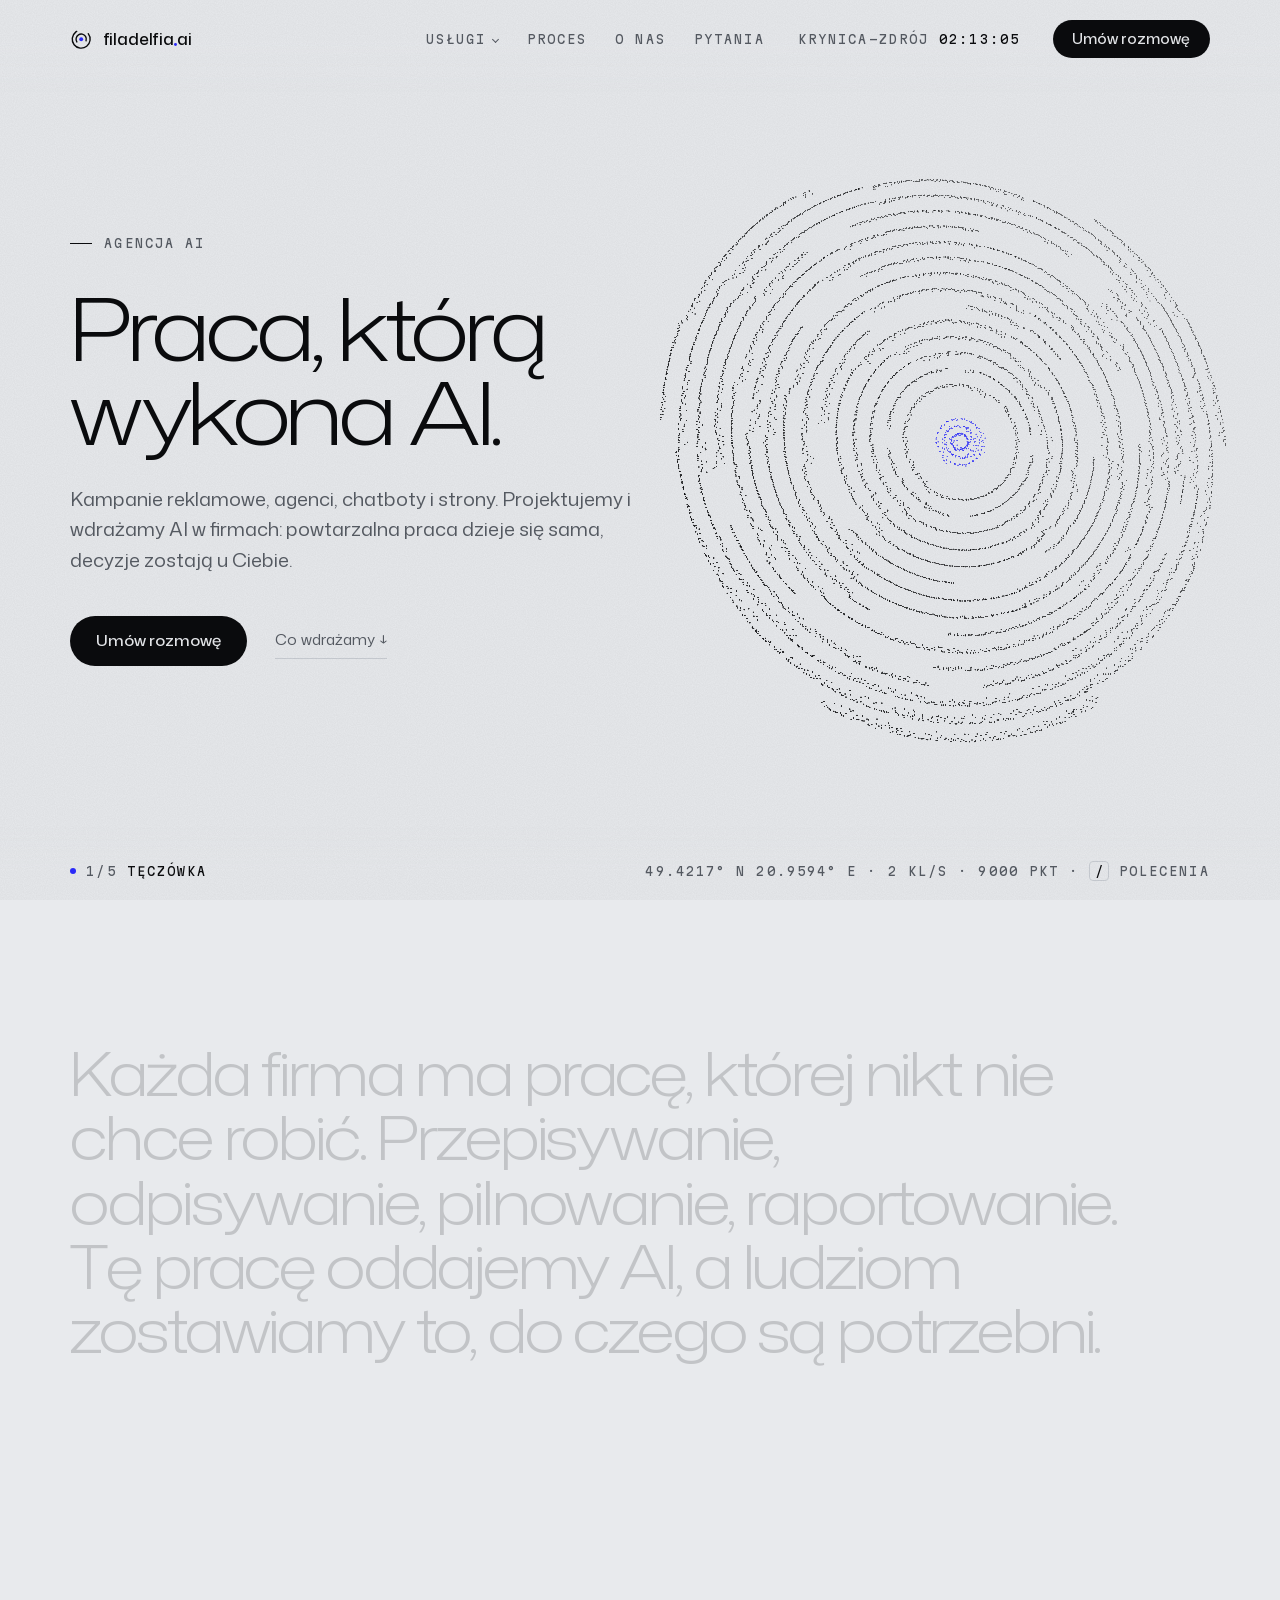
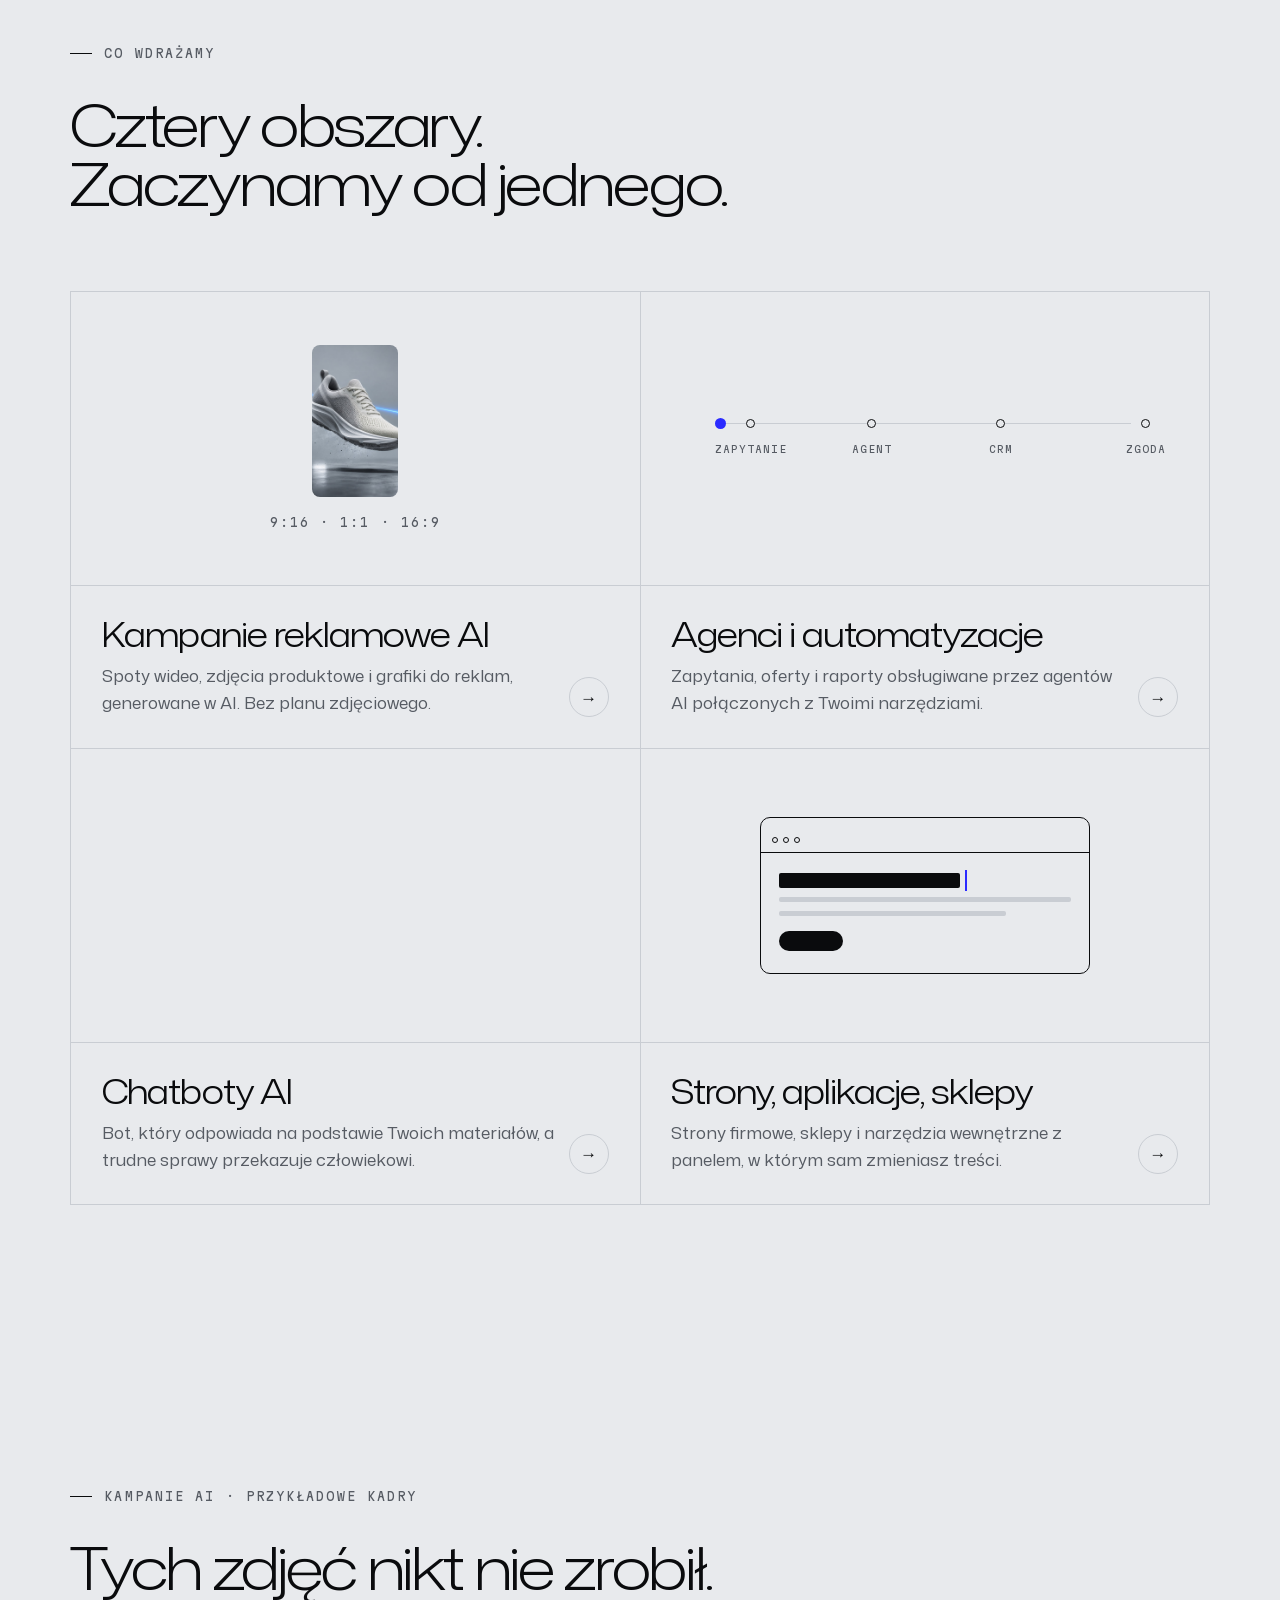
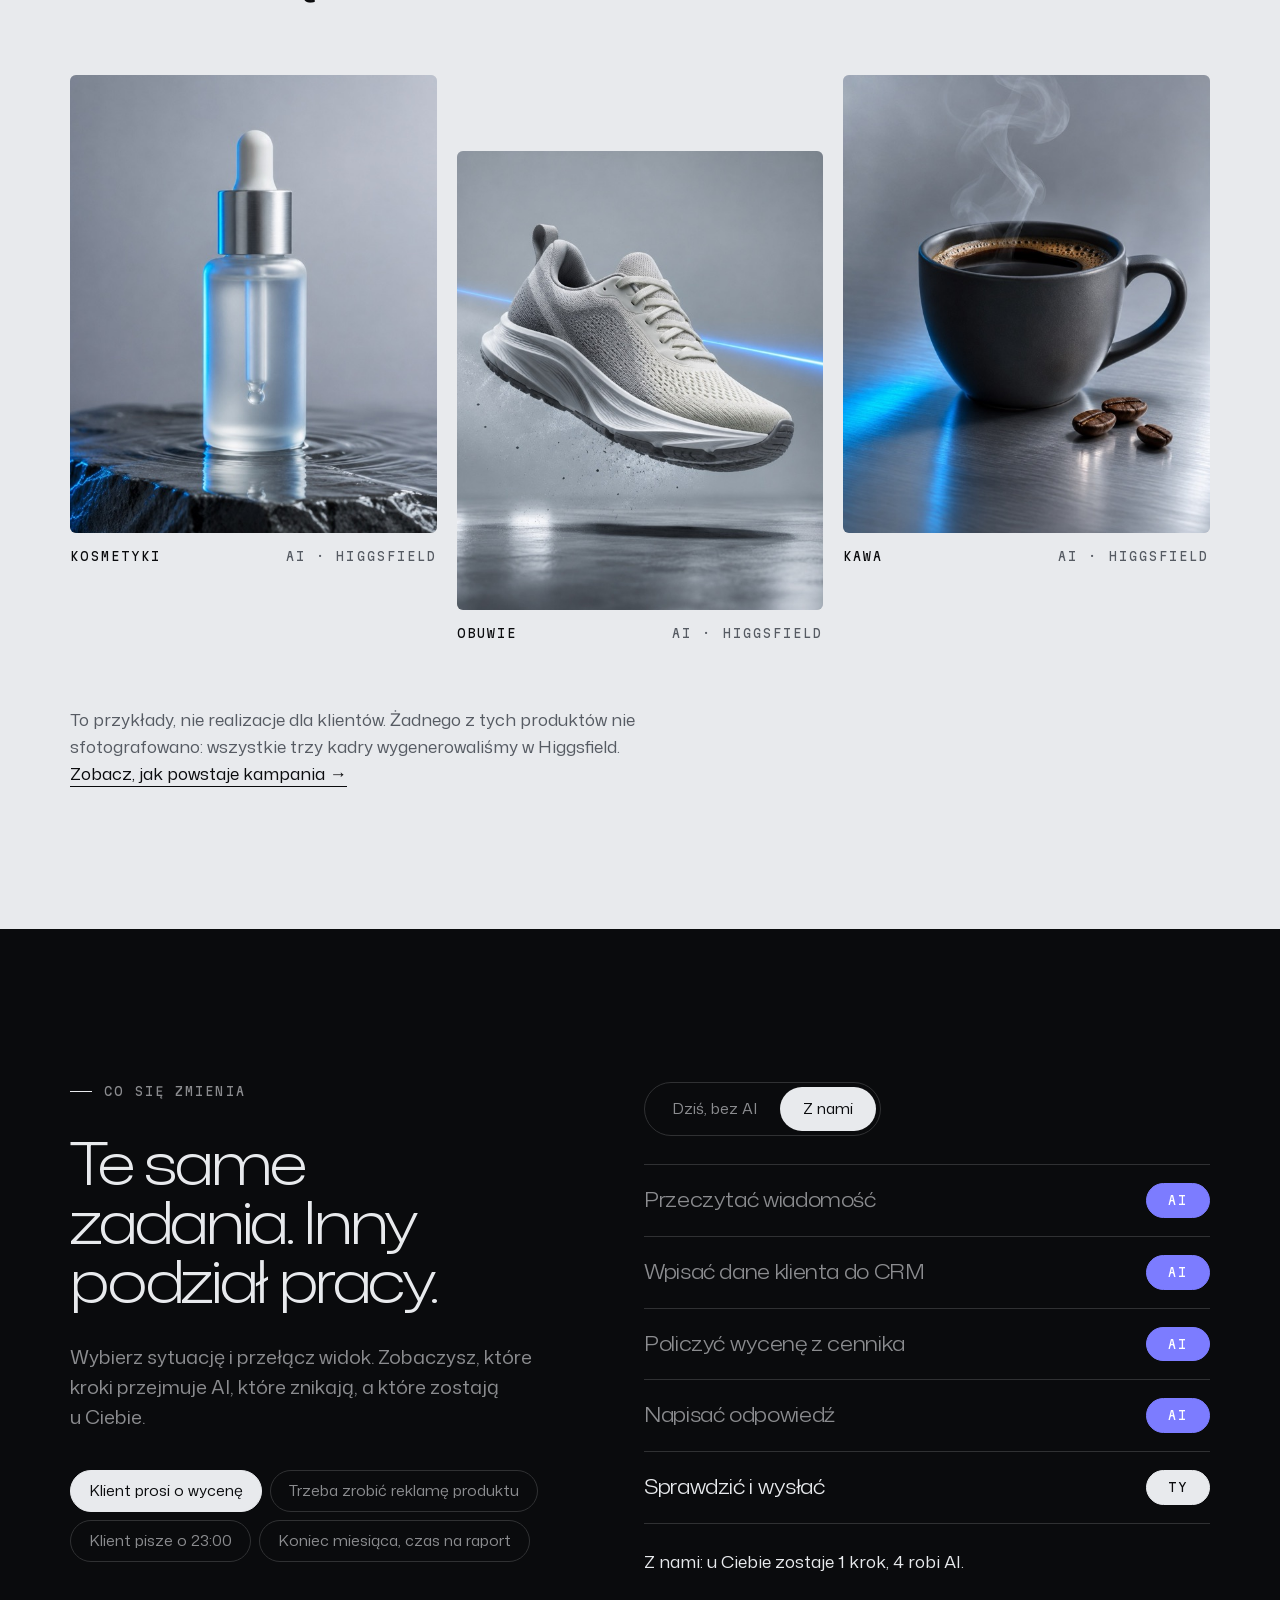
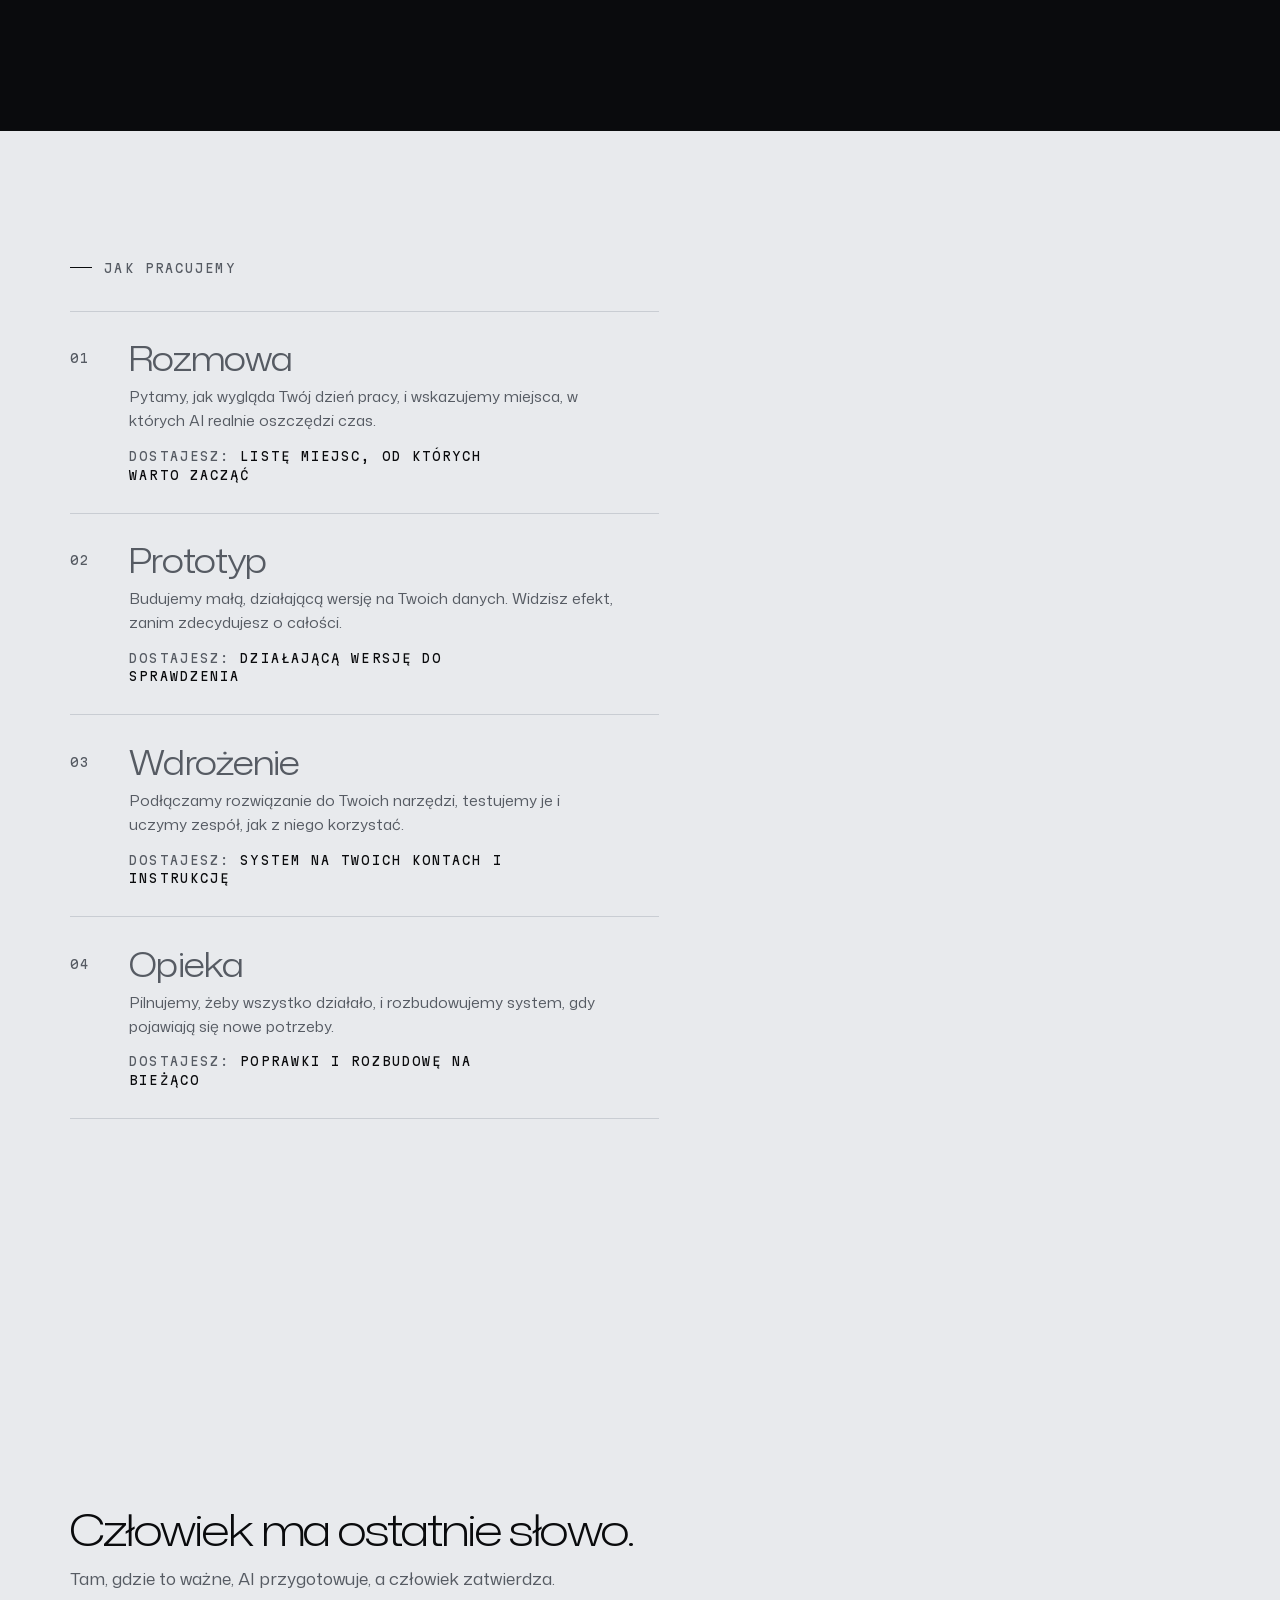
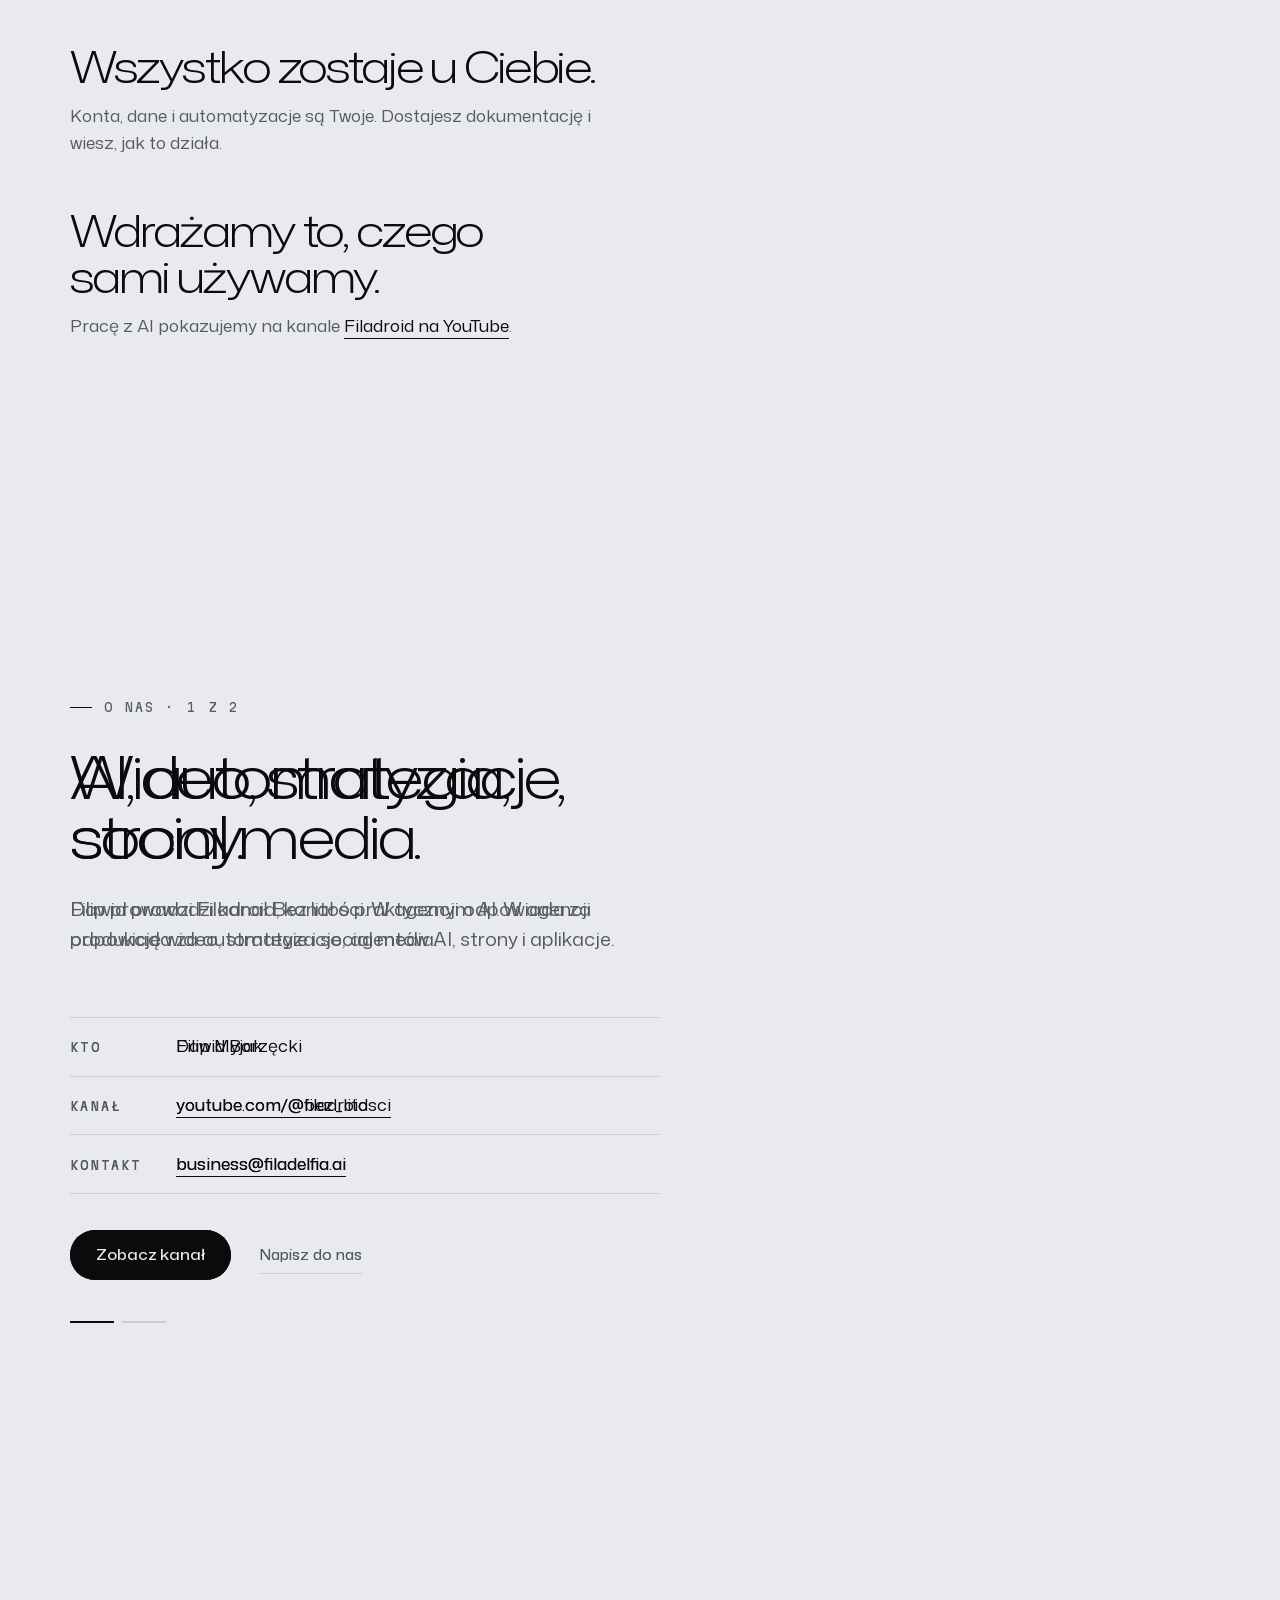
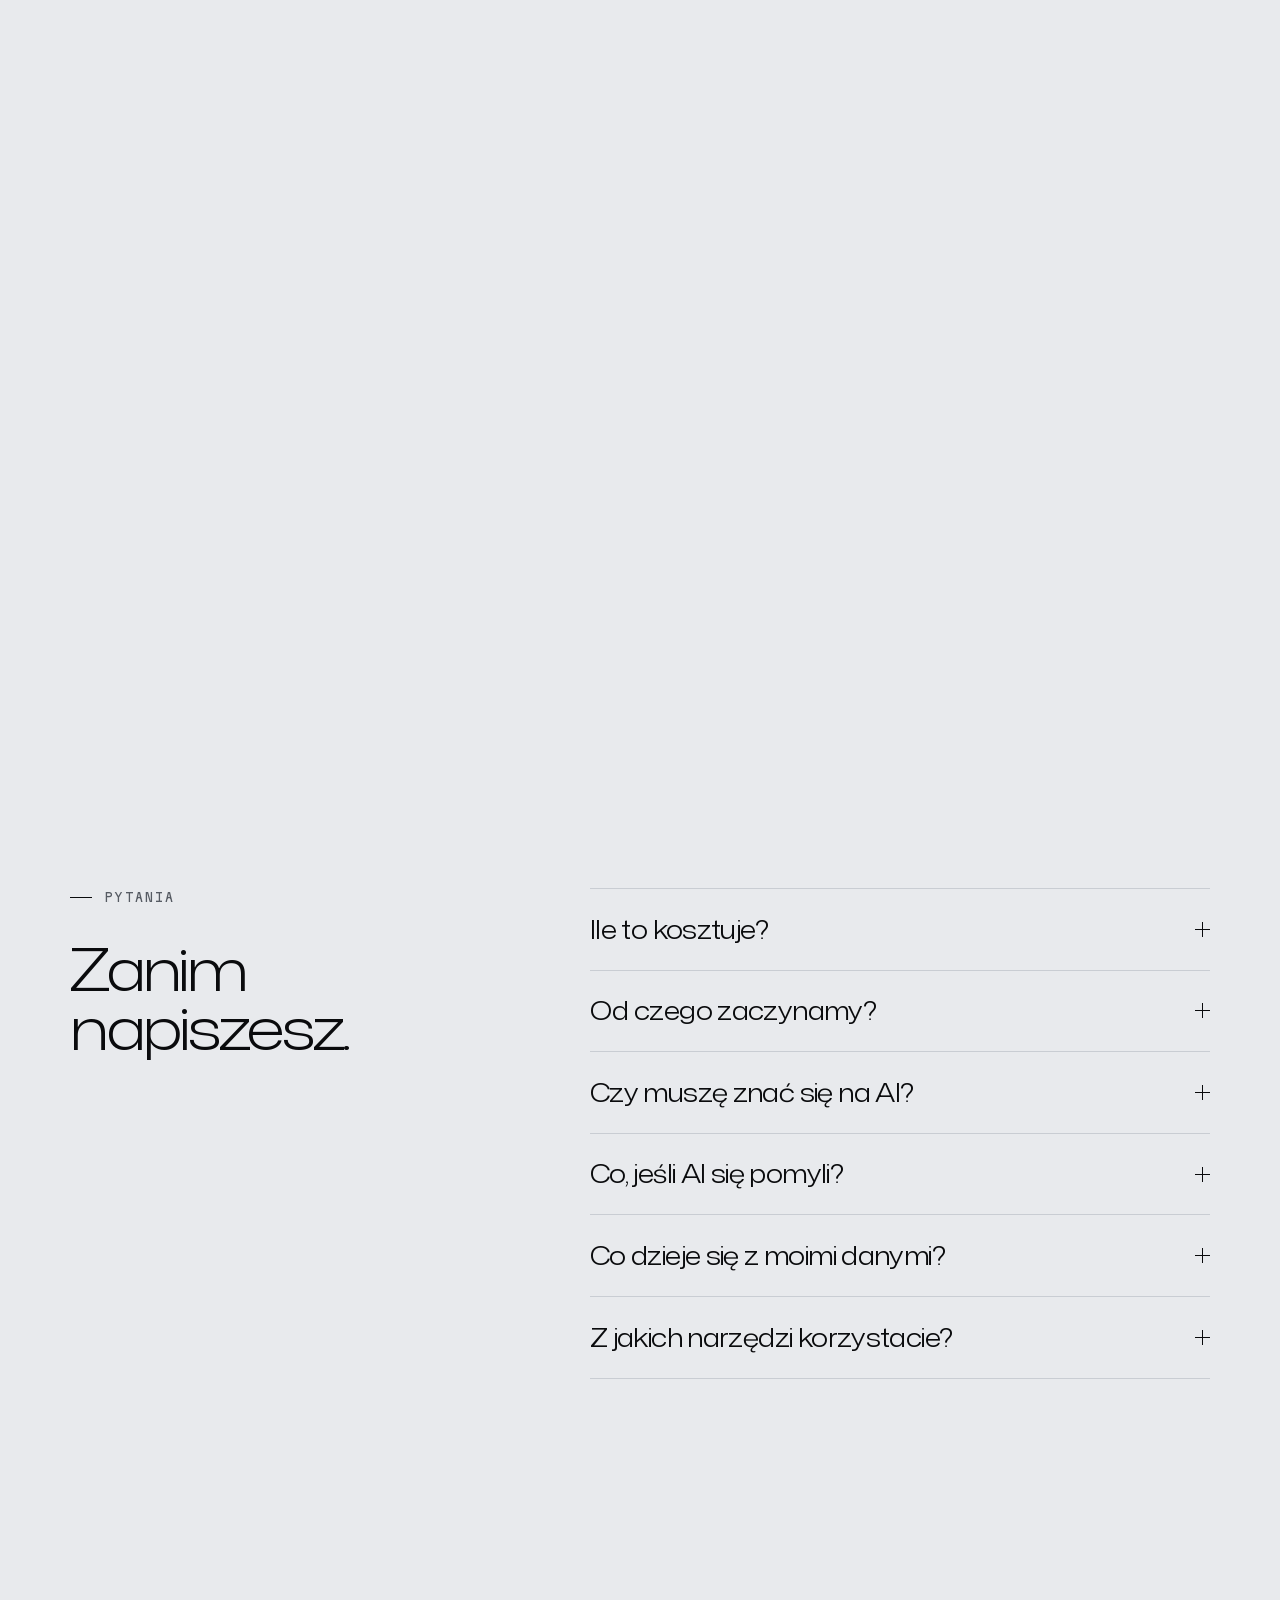
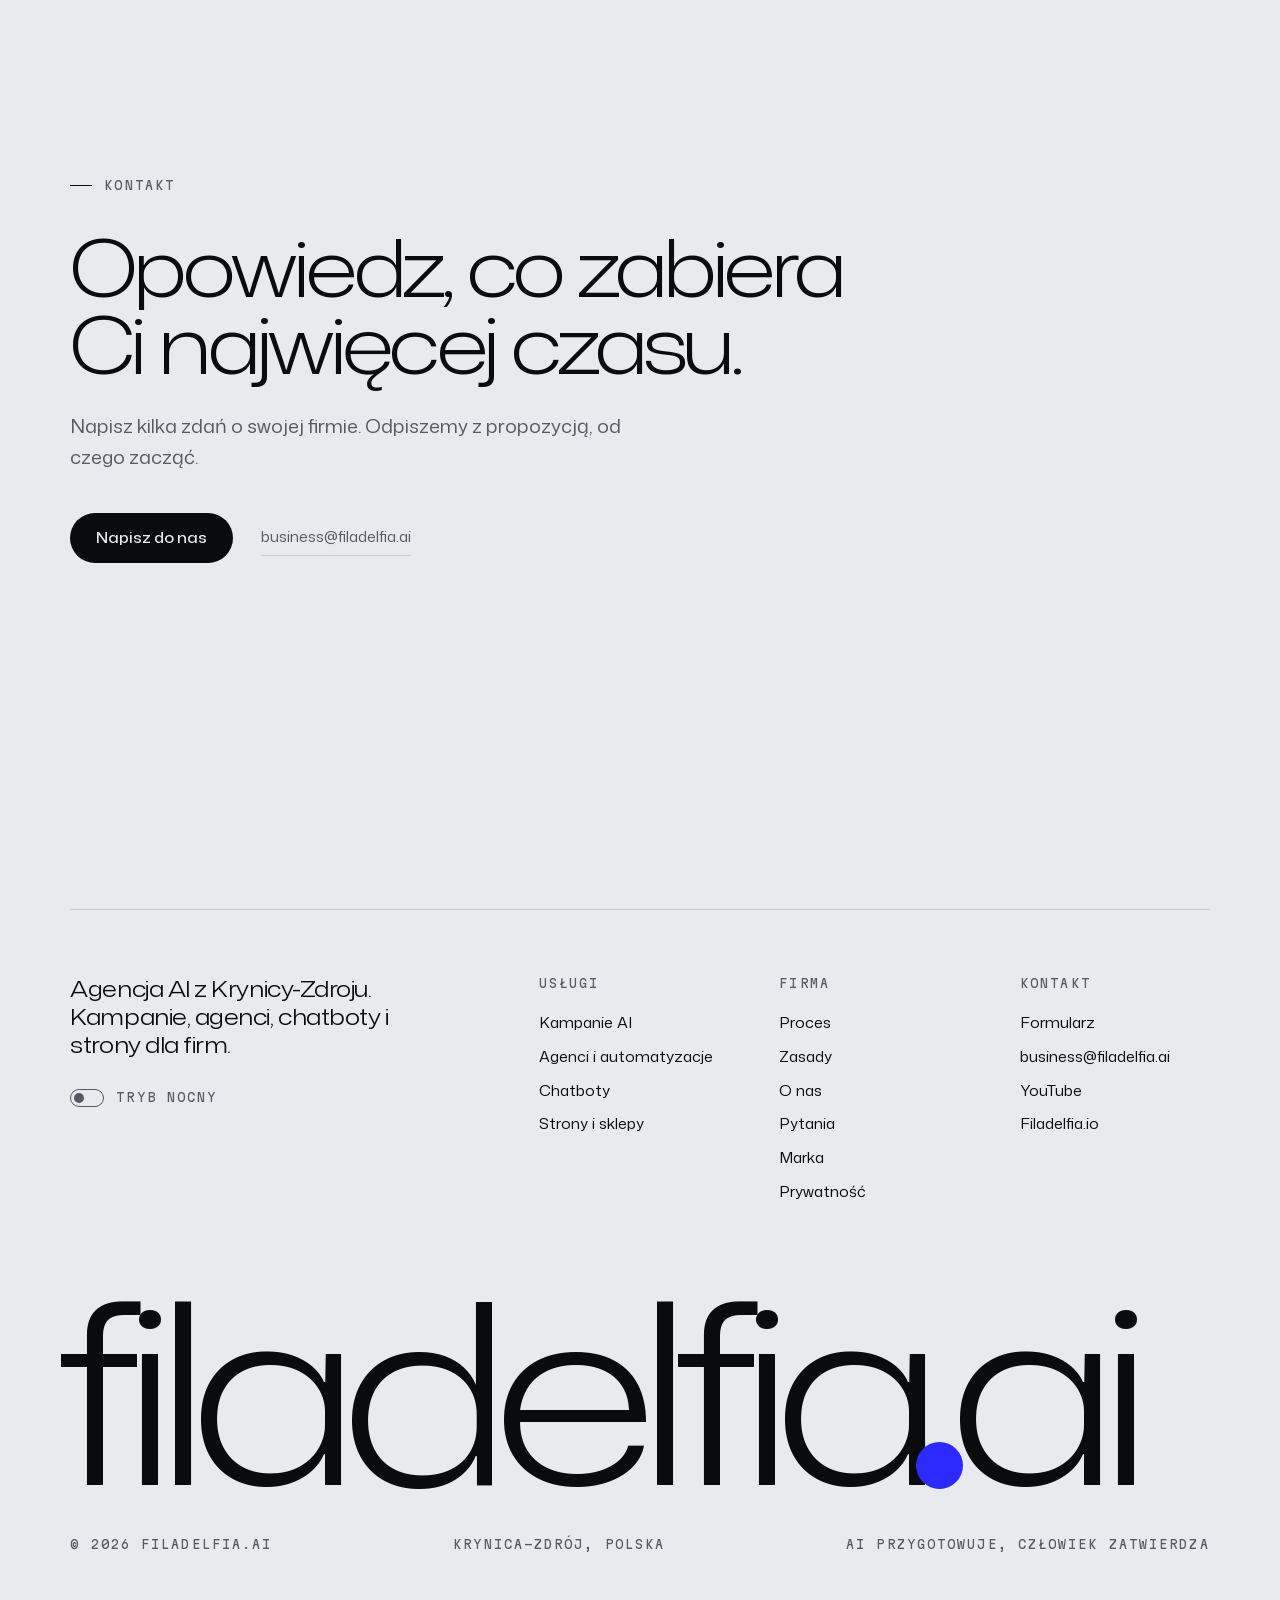
==== commit 2fb4a732: "Menu mobilne: prosta lista z rozwijanymi usługami i jednym przyciskiem Zamiast wielkich linków w dwó" ====
--- a/index.html
+++ b/index.html
@@ -23,7 +23,7 @@
   <link rel="apple-touch-icon" href="icon-180.png">
   <link rel="manifest" href="manifest.webmanifest">
   <link rel="preload" href="fonts/mona-sans-latin.woff2" as="font" type="font/woff2" crossorigin>
-  <link rel="stylesheet" href="styles.css?v=3c98c0708e">
+  <link rel="stylesheet" href="styles.css?v=857f700621">
 </head>
 <body>
   <a class="skip" href="#main">Przejdź do treści</a>
@@ -52,18 +52,21 @@
   </header>
 
   <nav class="menu" id="menu" aria-label="Menu" inert>
-    <p class="mono">Usługi</p>
-    <a class="menu__big" href="kampanie.html">Kampanie AI</a>
-    <a class="menu__big" href="automatyzacje.html">Agenci i automatyzacje</a>
-    <a class="menu__big" href="chatboty.html">Chatboty</a>
-    <a class="menu__big" href="strony.html">Strony i sklepy</a>
-    <p class="mono">Firma</p>
-    <a class="menu__big" href="./#proces">Proces</a>
-    <a class="menu__big" href="./#zasady">Zasady</a>
-    <a class="menu__big" href="./#o-nas">O nas</a>
-    <a class="menu__big" href="./#faq">Pytania</a>
-    <a class="menu__big" href="kontakt.html">Kontakt</a>
-    <a class="menu__mail mono" href="mailto:business@filadelfia.ai">business@filadelfia.ai</a>
+    <div class="menu__list">
+      <details class="menu__group">
+        <summary>Usługi</summary>
+        <a href="kampanie.html">Kampanie reklamowe AI</a>
+        <a href="automatyzacje.html">Agenci i automatyzacje</a>
+        <a href="chatboty.html">Chatboty AI</a>
+        <a href="strony.html">Strony, aplikacje, sklepy</a>
+      </details>
+      <a class="menu__row" href="./#proces">Proces</a>
+      <a class="menu__row" href="./#o-nas">O nas</a>
+      <a class="menu__row" href="./#faq">Pytania</a>
+    </div>
+    <div class="menu__foot">
+      <a class="pill" href="kontakt.html">Umów rozmowę</a>
+    </div>
   </nav>
 
   <main id="main">
@@ -394,6 +397,6 @@
     <form id="cmdForm"><span aria-hidden="true">›</span><input id="cmdIn" type="text" autocomplete="off" autocapitalize="off" autocorrect="off" spellcheck="false" aria-label="Polecenie" placeholder="pomoc"><button type="button" id="cmdClose" aria-label="Zamknij wiersz poleceń">esc</button></form>
   </div>
 
-  <script src="script.js?v=00ffda6358" defer></script>
+  <script src="script.js?v=df0912e227" defer></script>
 </body>
 </html>
--- a/styles.css
+++ b/styles.css
@@ -106,7 +106,7 @@
 .actions { display: flex; flex-wrap: wrap; align-items: center; gap: 28px; margin-top: clamp(36px, 3.2vw, 56px); }
 
 /* ---------- nagłówek: szkło po przewinięciu, chowa się przy przewijaniu w dół ---------- */
-.bar { position: fixed; inset: 0 0 auto 0; z-index: 10; display: flex; align-items: center; gap: clamp(24px, 2.6vw, 44px); padding: clamp(18px, 1.6vw, 28px) var(--edge) 34px; background: linear-gradient(to bottom, var(--bg) 45%, transparent); border-bottom: 1px solid transparent; transition: transform .45s var(--ease), padding .3s, background .3s; }
+.bar { position: fixed; inset: 0 0 auto 0; z-index: 12; display: flex; align-items: center; gap: clamp(24px, 2.6vw, 44px); padding: clamp(18px, 1.6vw, 28px) var(--edge) 34px; background: linear-gradient(to bottom, var(--bg) 45%, transparent); border-bottom: 1px solid transparent; transition: transform .45s var(--ease), padding .3s, background .3s; }
 .bar.is-stuck { padding-top: 13px; padding-bottom: 13px; background: color-mix(in srgb, var(--bg) 78%, transparent); -webkit-backdrop-filter: blur(16px) saturate(1.3); backdrop-filter: blur(16px) saturate(1.3); border-bottom-color: color-mix(in srgb, var(--line) 70%, transparent); }
 .bar.is-hidden { transform: translateY(-101%); }
 .logo { display: inline-flex; align-items: center; gap: .62em; font-size: clamp(15px, .45vw + 10px, 19px); margin-right: auto; }
@@ -139,15 +139,24 @@
 .nav__panel span { display: block; font-size: clamp(13px, .95vw, 14.5px); margin-top: 2px; color: var(--slate); }
 .nav__panel a:hover strong { color: var(--signal); }
 
-/* menu pełnoekranowe (telefon) */
-.menu { position: fixed; inset: 0; z-index: 9; background: var(--bg); padding: 104px var(--edge) 84px; display: flex; flex-direction: column; overflow-y: auto; opacity: 0; visibility: hidden; transition: opacity .3s, visibility 0s linear .3s; }
+/* menu na telefonie: prosta lista pod nagłówkiem, usługi rozwijane, jeden przycisk na dole */
+.menu { position: fixed; inset: 0; z-index: 11; background: var(--bg); padding: 76px var(--edge) calc(24px + env(safe-area-inset-bottom)); display: flex; flex-direction: column; overflow-y: auto; opacity: 0; visibility: hidden; transition: opacity .2s, visibility 0s linear .2s; }
 /* przy otwarciu menu jest widoczne od razu (inaczej nie przyjmie fokusu); przy zamknięciu znika po wygaszeniu */
-.menu.open { opacity: 1; visibility: visible; transition: opacity .3s, visibility 0s; }
-.menu > .mono { color: var(--slate); margin: 0 0 10px; }
-.menu > .mono ~ .mono { margin-top: 30px; }
-.menu__big { font-size: clamp(27px, 8vw, 42px); font-weight: 300; font-stretch: 125%; letter-spacing: -.035em; line-height: 1.12; padding: 7px 0; transform: translateY(10px); opacity: 0; transition: transform .5s var(--ease), opacity .5s; }
-.menu.open .menu__big { transform: none; opacity: 1; }
-.menu a.menu__mail { margin-top: auto; padding-top: 32px; color: var(--slate); }
+.menu.open { opacity: 1; visibility: visible; transition: opacity .2s, visibility 0s; }
+.menu__list { border-top: 1px solid var(--line); interpolate-size: allow-keywords; }
+.menu__row, .menu__group summary { display: flex; align-items: center; justify-content: space-between; min-height: 60px; font-size: 21px; font-weight: 400; font-stretch: 112%; letter-spacing: -.015em; border-bottom: 1px solid var(--line); cursor: pointer; list-style: none; }
+.menu__group summary::-webkit-details-marker { display: none; }
+.menu__group summary::after { content: ''; width: 8px; height: 8px; margin-right: 4px; border-right: 1.5px solid currentColor; border-bottom: 1.5px solid currentColor; transform: translateY(-2px) rotate(45deg); transition: transform .3s var(--ease); }
+.menu__group[open] summary::after { transform: translateY(2px) rotate(225deg); }
+.menu__group[open] summary { border-bottom-color: transparent; }
+.menu__group a { display: flex; align-items: center; min-height: 46px; padding-left: 14px; font-size: 17px; color: var(--slate); }
+.menu__group a:last-child { margin-bottom: 10px; }
+.menu__group[open] { border-bottom: 1px solid var(--line); }
+.menu__group::details-content { block-size: 0; overflow: clip; transition: block-size .3s var(--ease), content-visibility .3s allow-discrete; }
+.menu__group[open]::details-content { block-size: auto; }
+.menu__row:active, .menu__group summary:active, .menu__group a:active { color: var(--signal); }
+.menu__foot { margin-top: auto; padding-top: 28px; }
+.menu__foot .pill { width: 100%; height: 56px; }
 
 /* ---------- sekcje ---------- */
 main { position: relative; z-index: 1; }
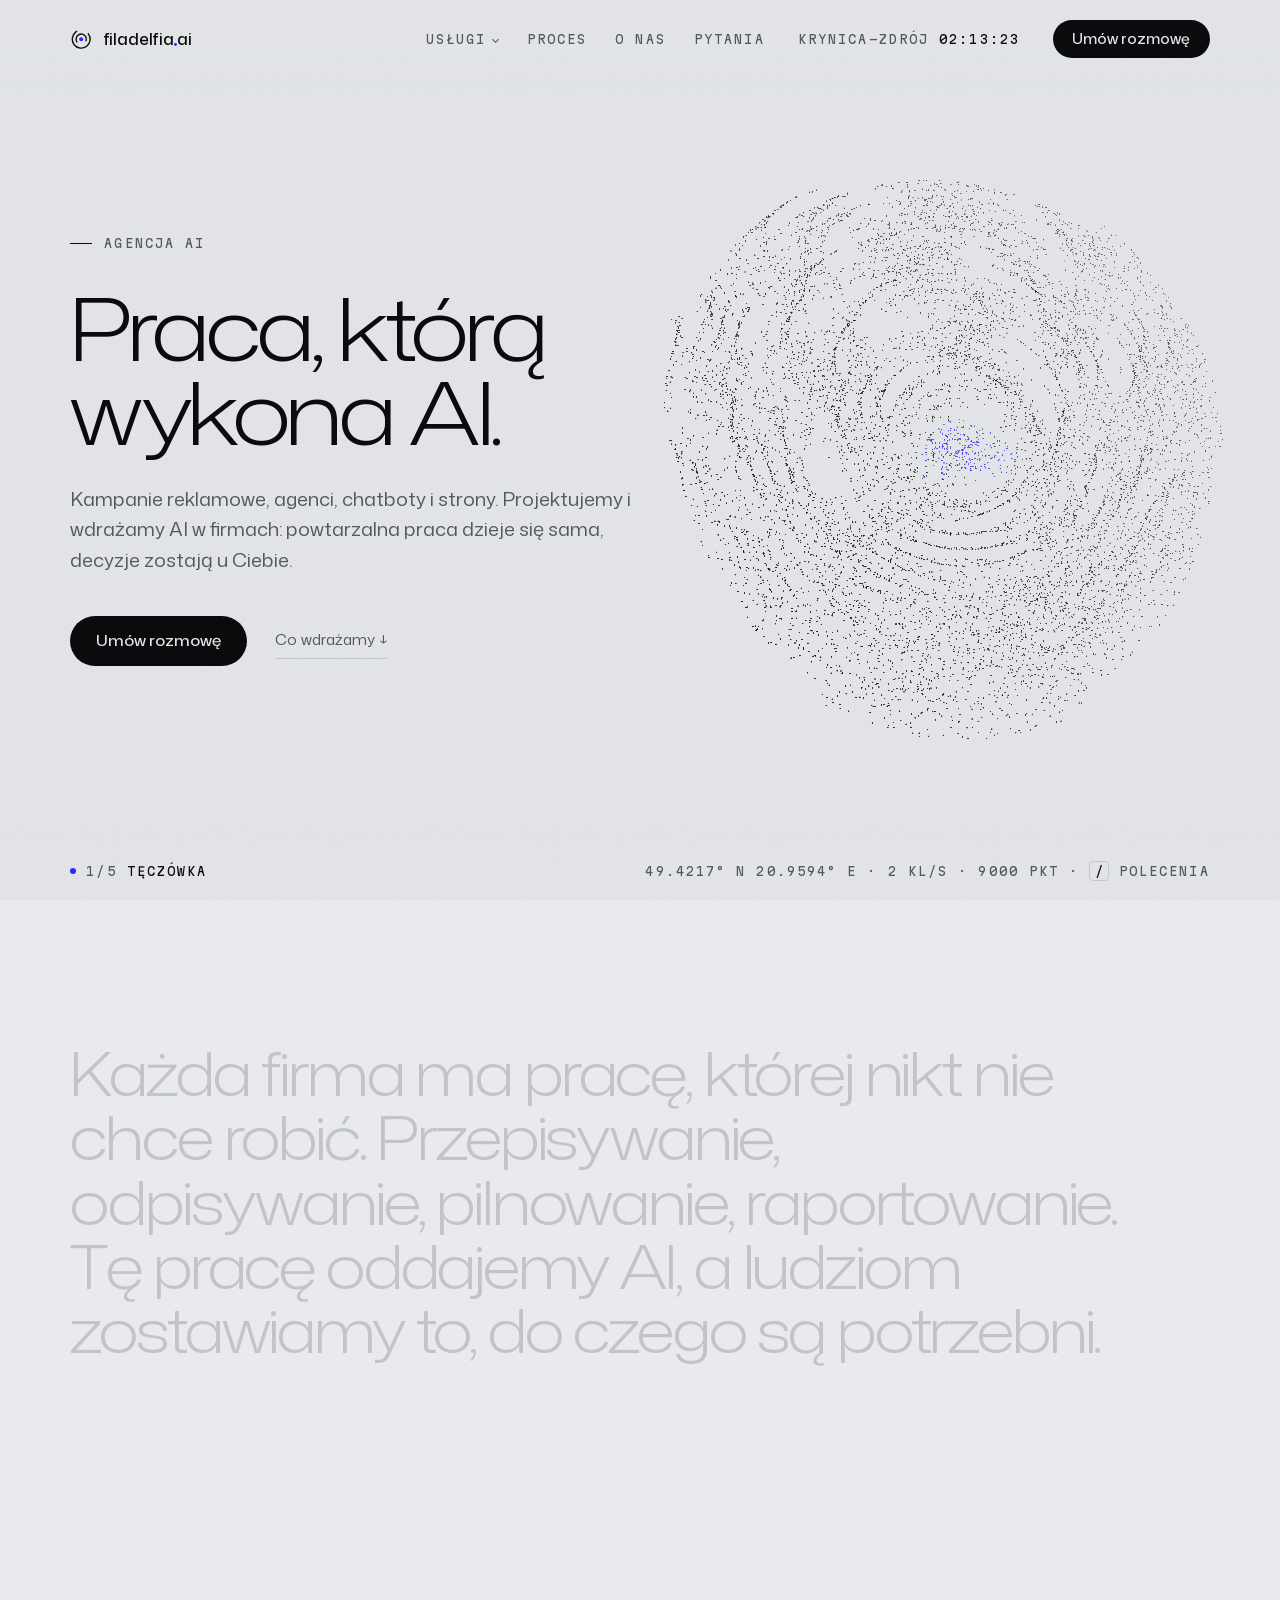
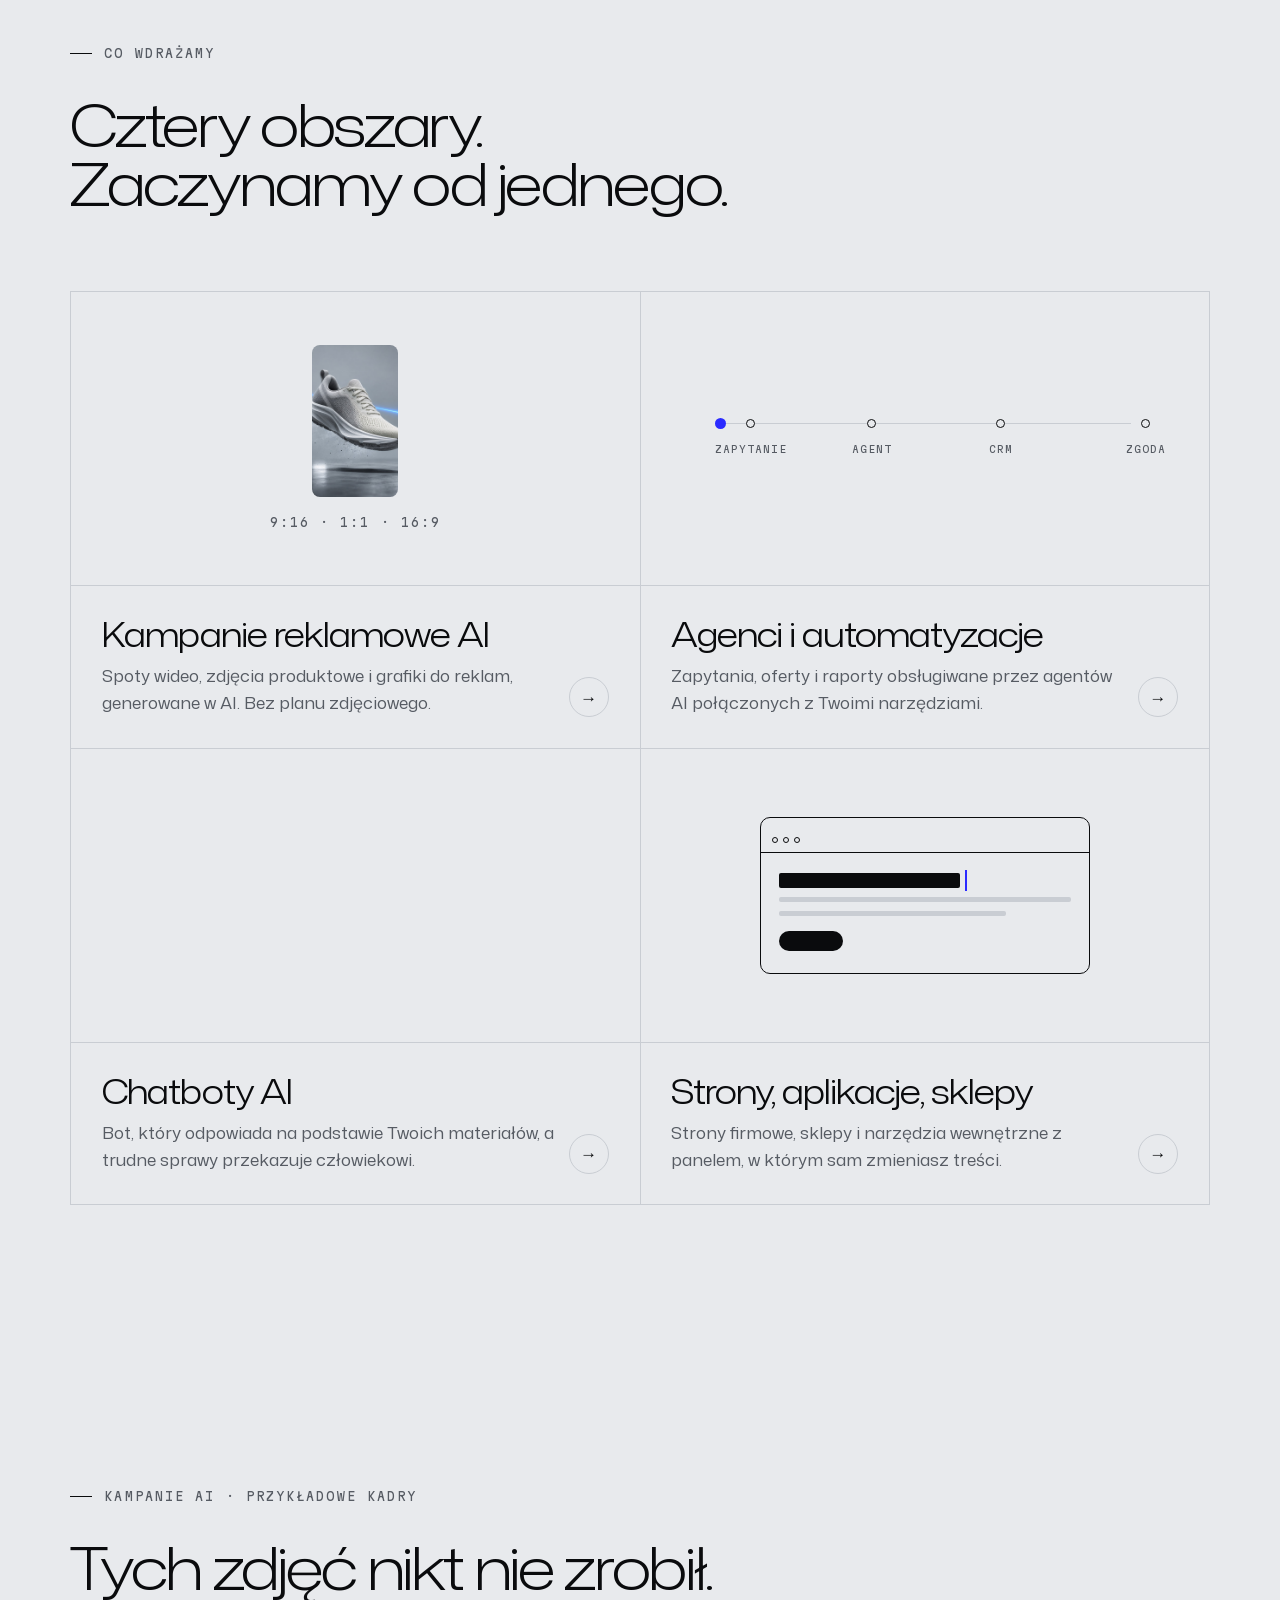
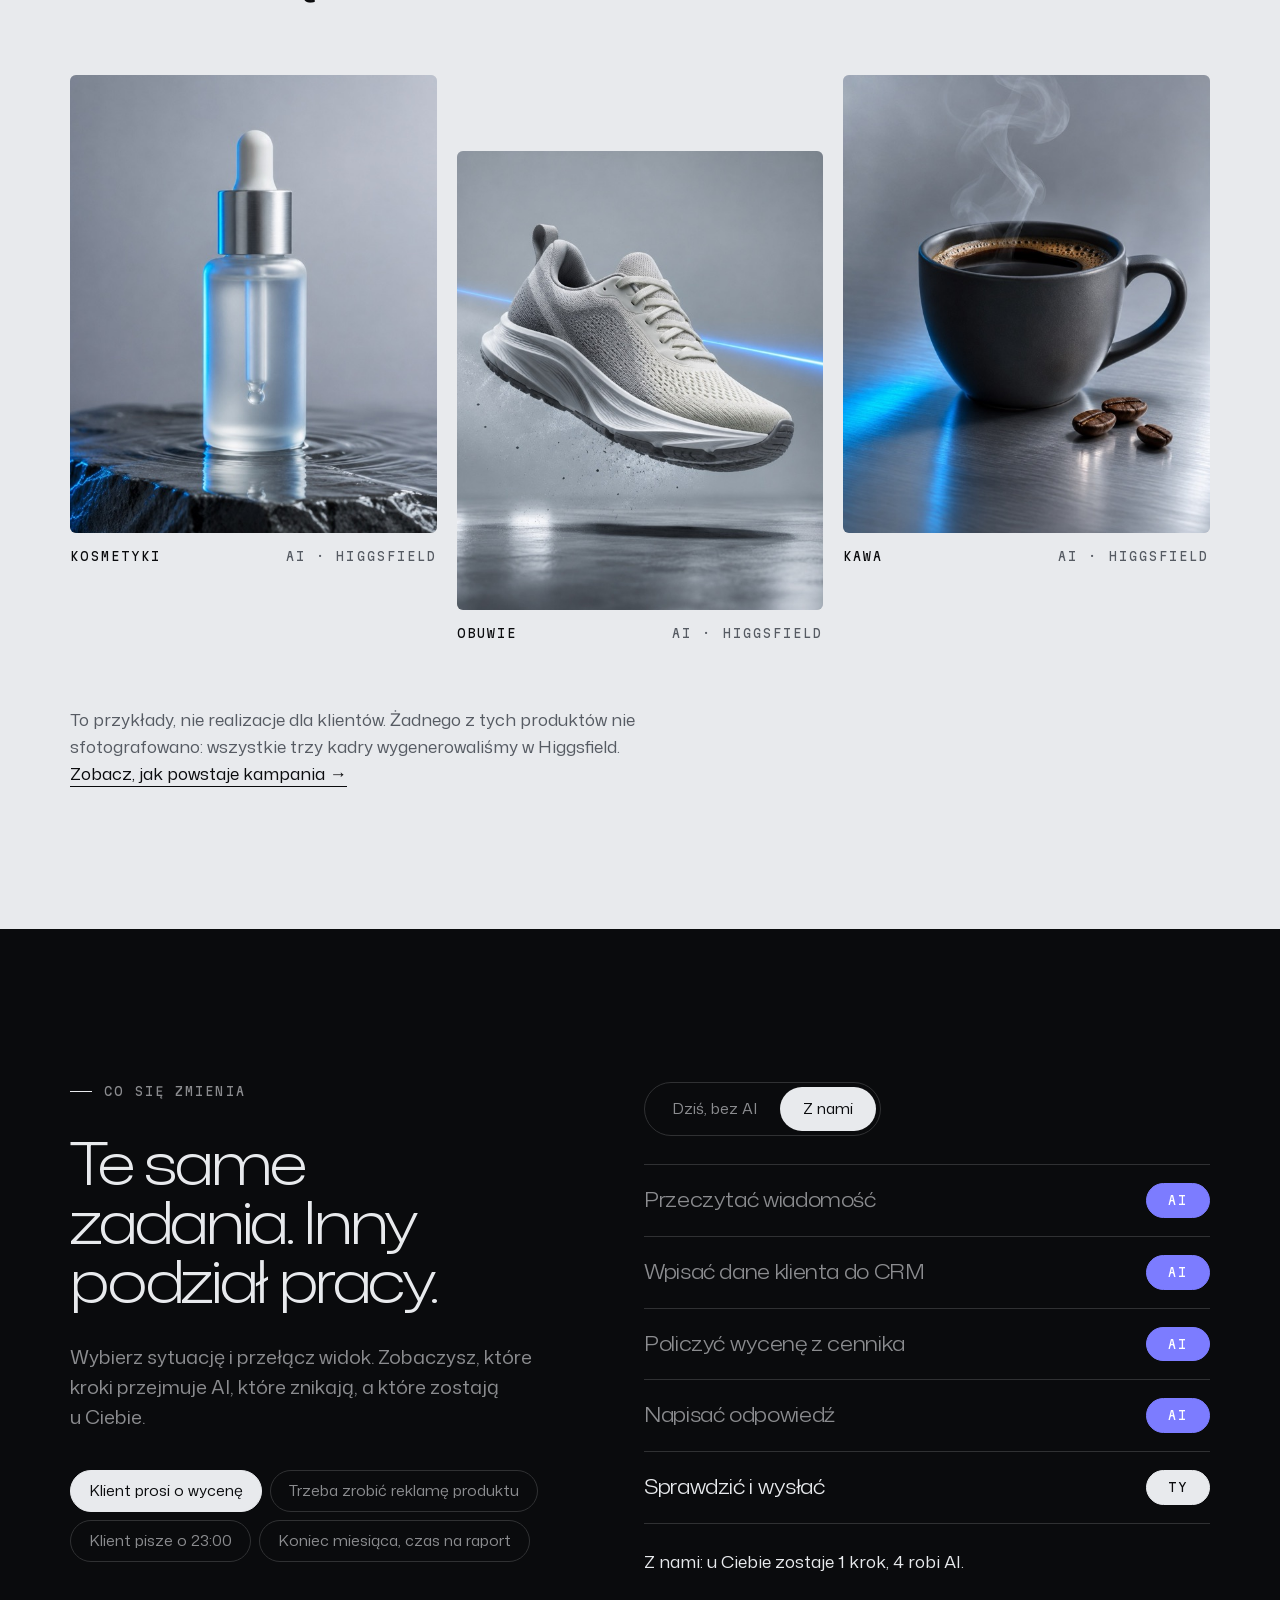
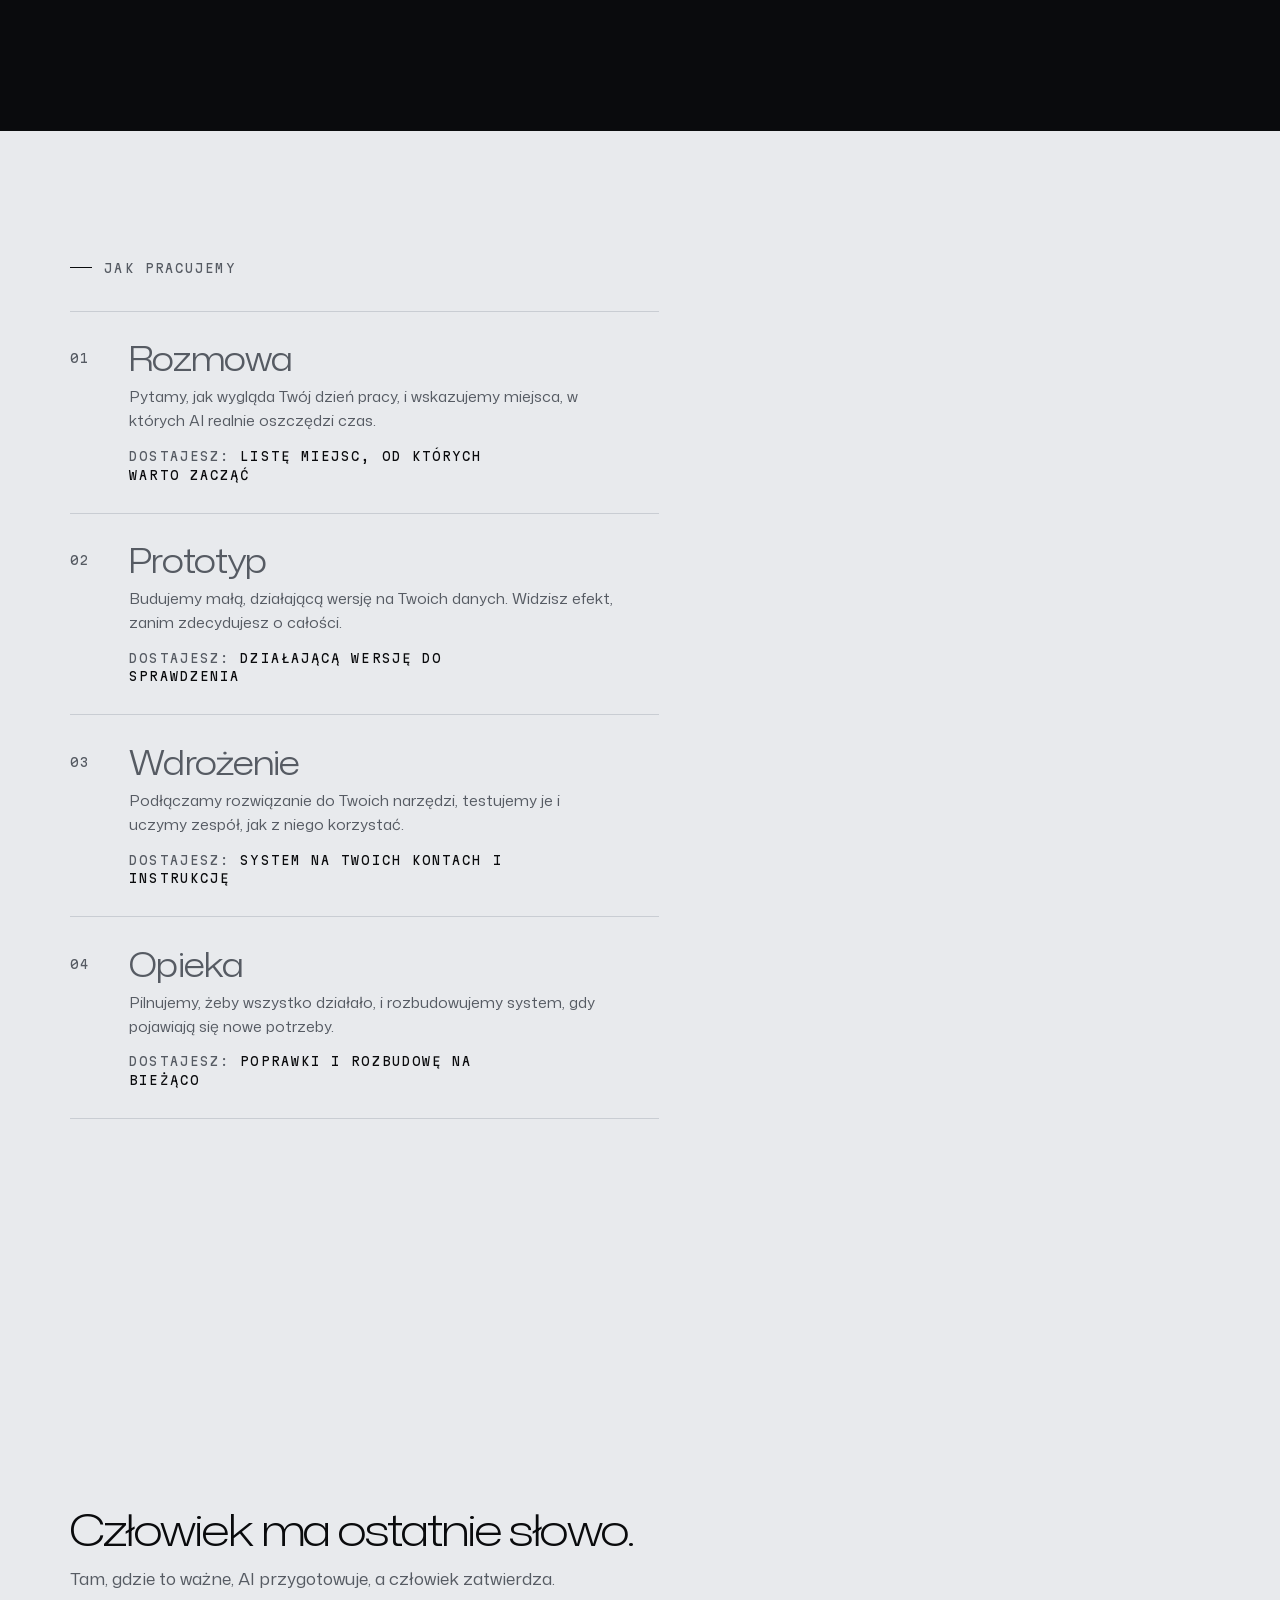
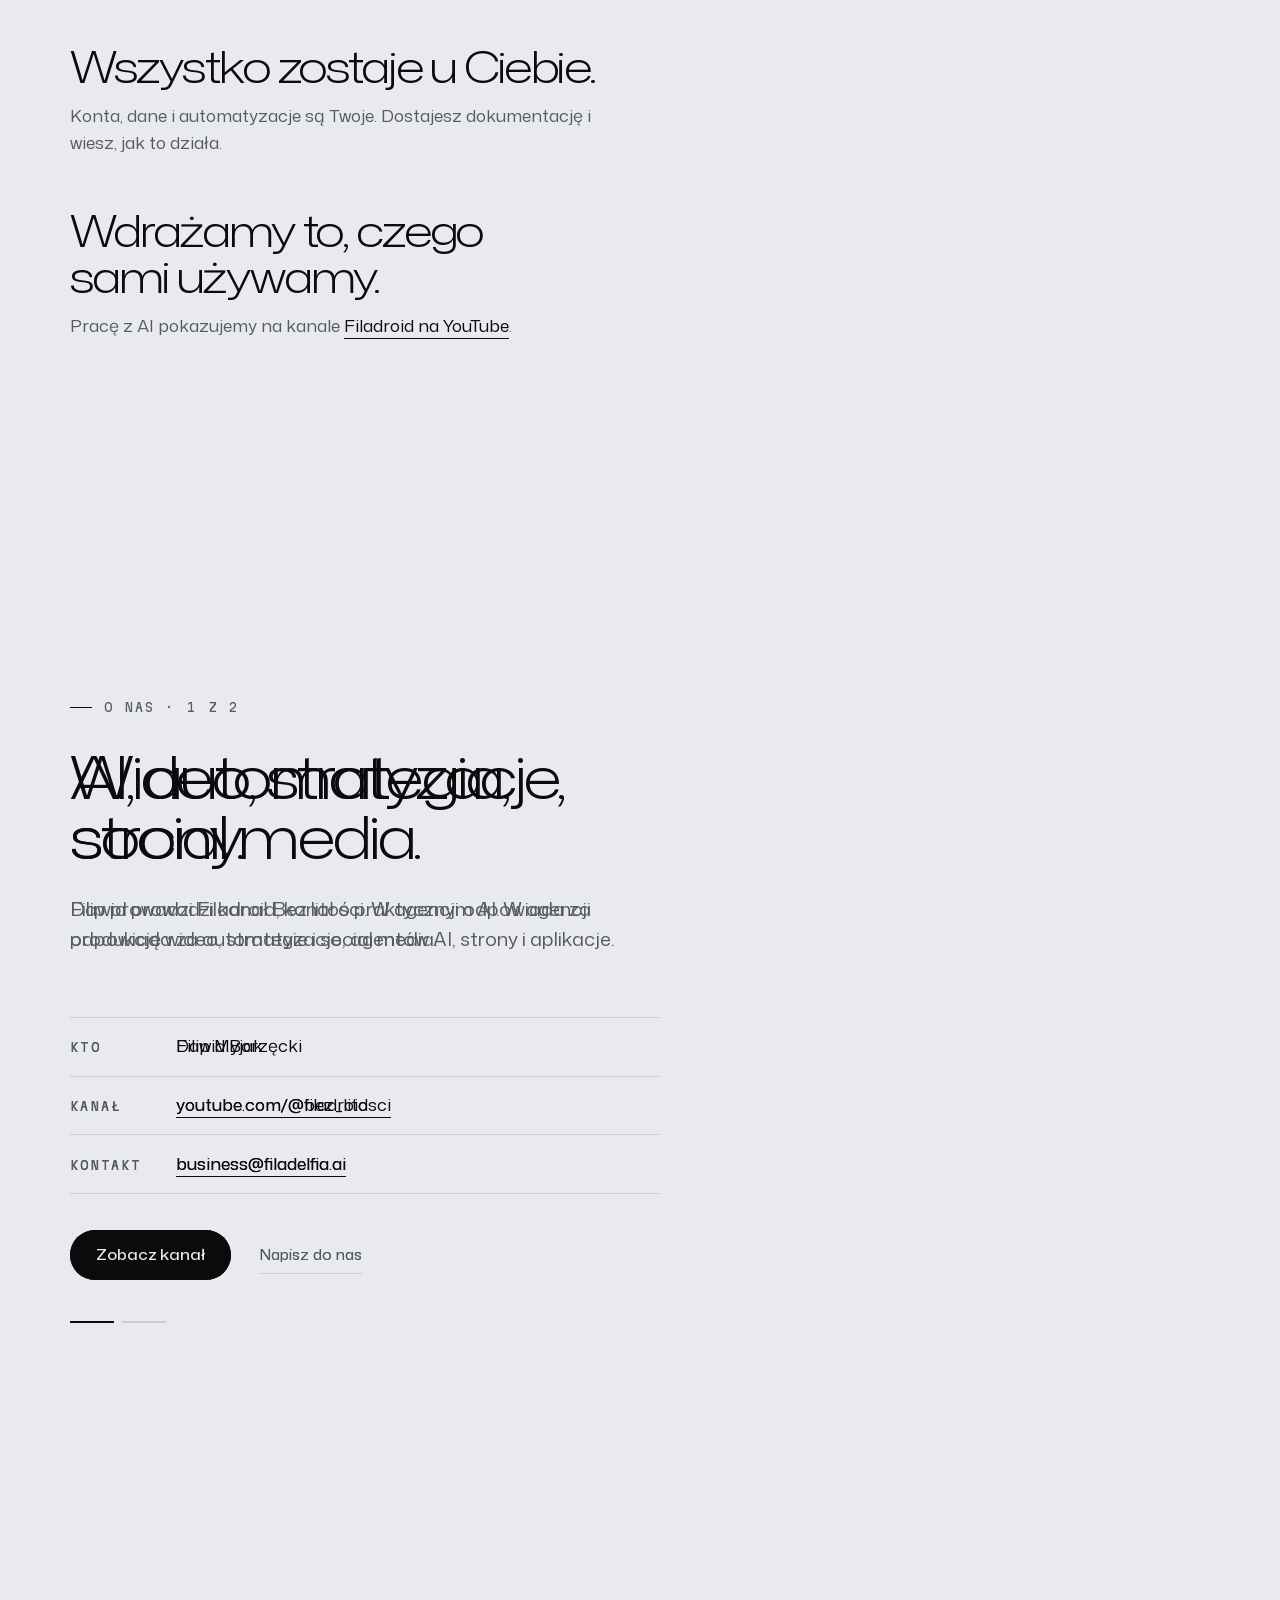
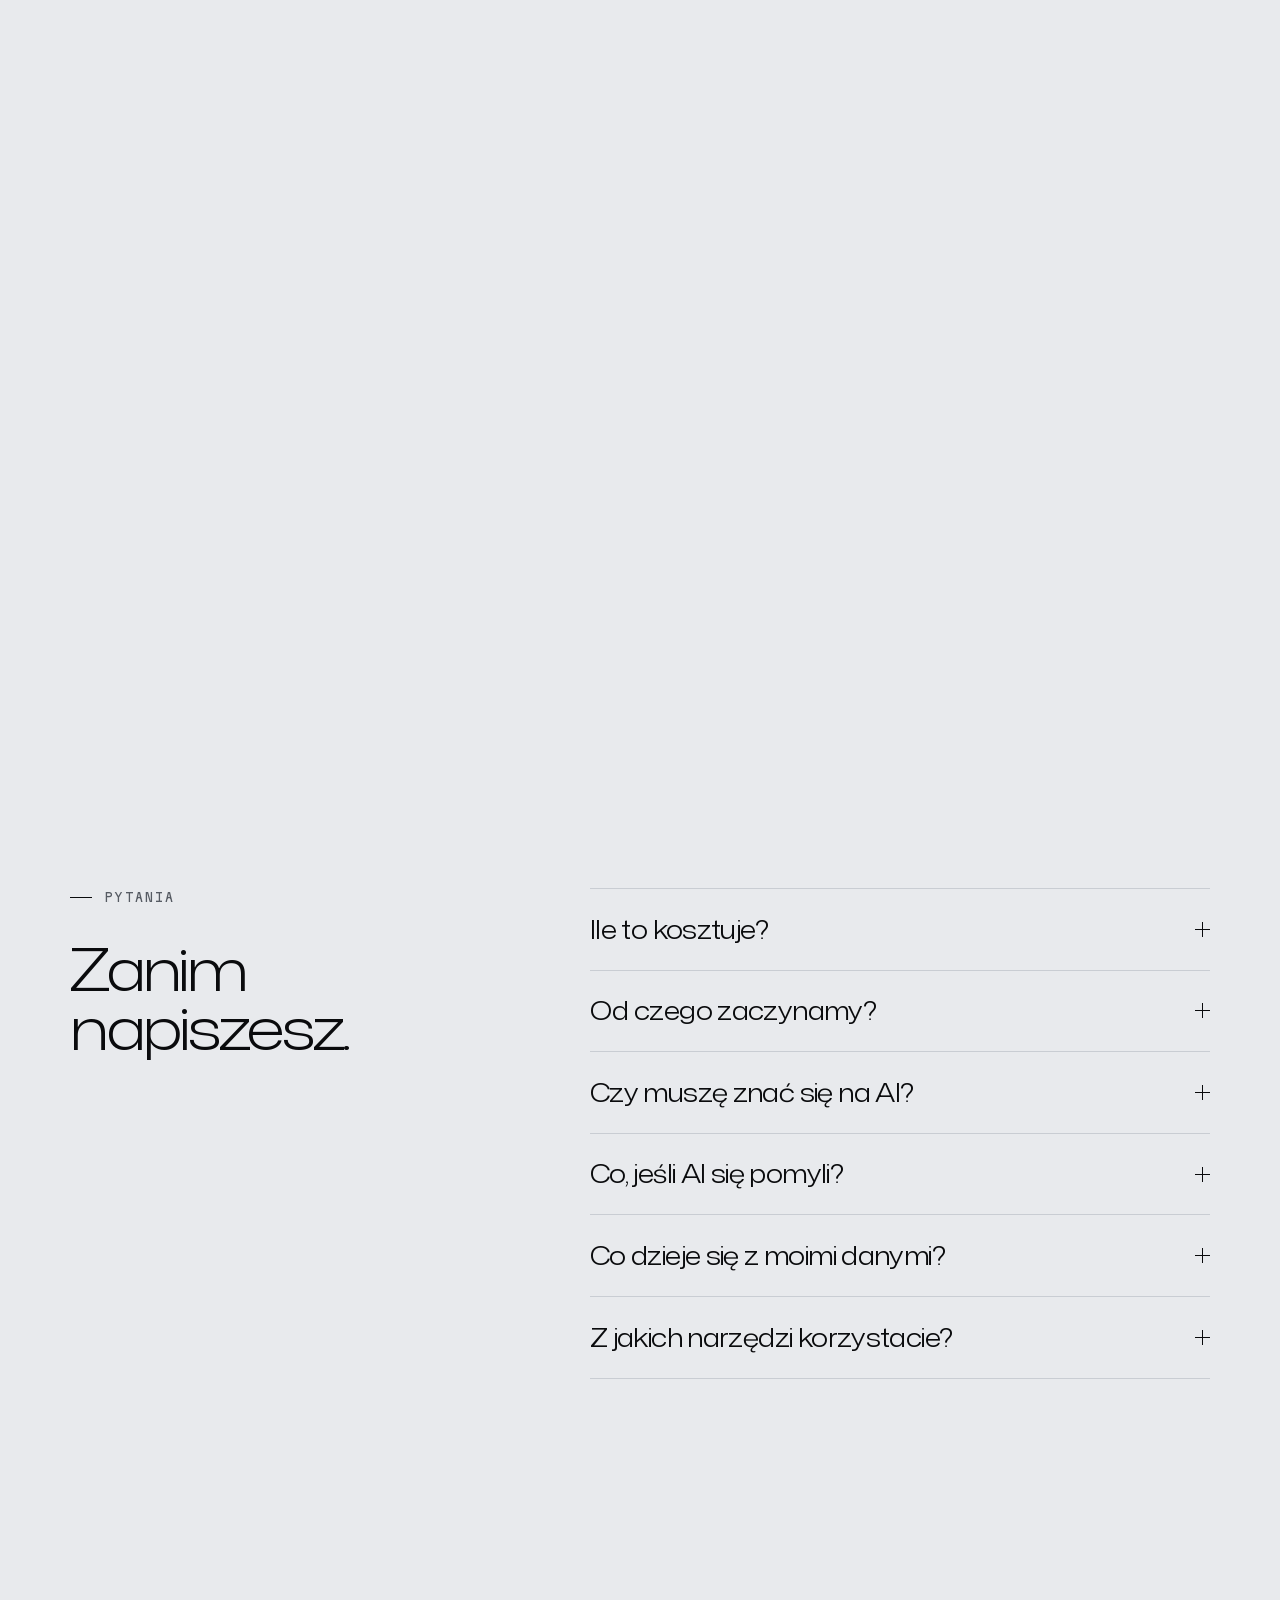
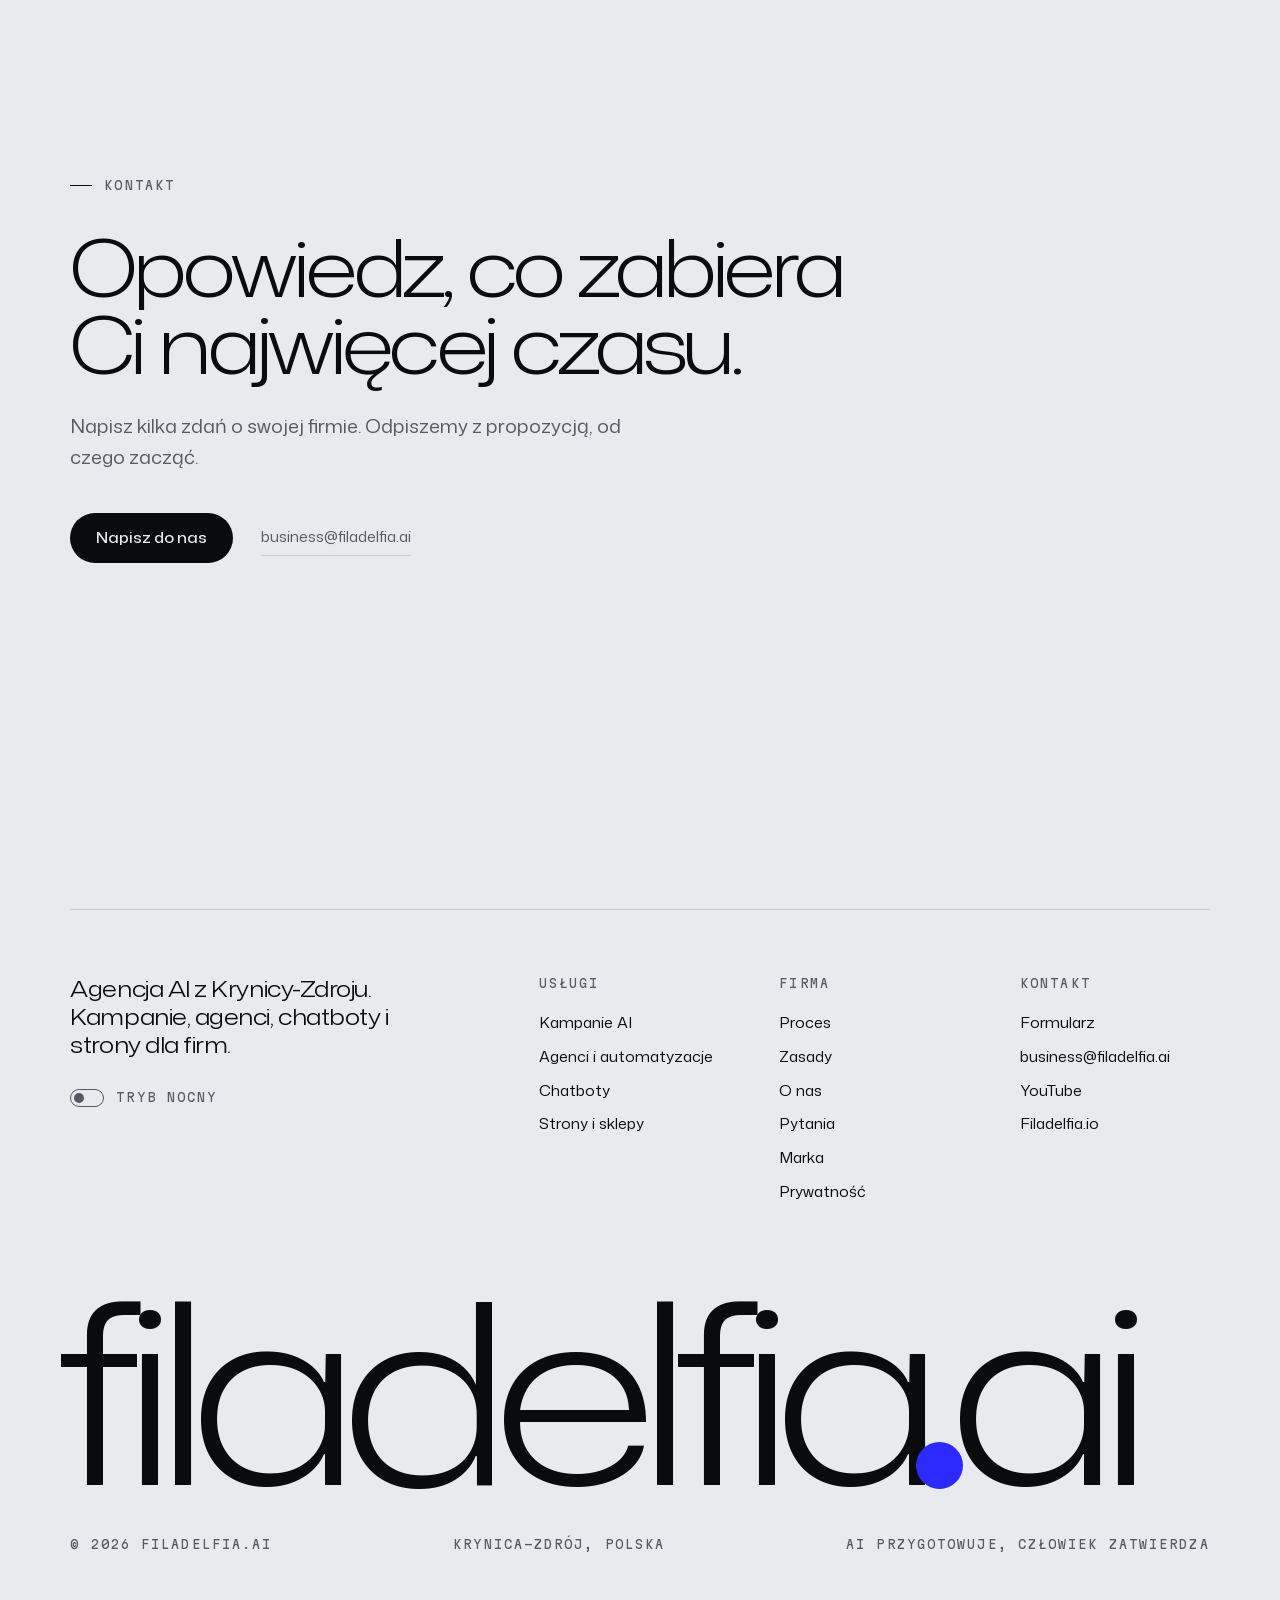
==== commit 159d9c91: "Dema na podstronach: pełna szerokość i prawdziwa interakcja Chatboty: czat, w którym wybiera się pyt" ====
--- a/index.html
+++ b/index.html
@@ -23,7 +23,7 @@
   <link rel="apple-touch-icon" href="icon-180.png">
   <link rel="manifest" href="manifest.webmanifest">
   <link rel="preload" href="fonts/mona-sans-latin.woff2" as="font" type="font/woff2" crossorigin>
-  <link rel="stylesheet" href="styles.css?v=857f700621">
+  <link rel="stylesheet" href="styles.css?v=53e0865dc0">
 </head>
 <body>
   <a class="skip" href="#main">Przejdź do treści</a>
@@ -397,6 +397,6 @@
     <form id="cmdForm"><span aria-hidden="true">›</span><input id="cmdIn" type="text" autocomplete="off" autocapitalize="off" autocorrect="off" spellcheck="false" aria-label="Polecenie" placeholder="pomoc"><button type="button" id="cmdClose" aria-label="Zamknij wiersz poleceń">esc</button></form>
   </div>
 
-  <script src="script.js?v=df0912e227" defer></script>
+  <script src="script.js?v=a52c9e3ff2" defer></script>
 </body>
 </html>
--- a/styles.css
+++ b/styles.css
@@ -362,26 +362,50 @@
 [data-mode="ai"] li[data-who="x"] .shift__who { opacity: .5; }
 .shift__sum { margin-top: clamp(20px, 2vw, 30px); min-height: 1.6em; font-size: var(--t-body); color: var(--bg); }
 
-/* ---------- dema na podstronach ---------- */
-.chat { display: flex; flex-direction: column; gap: 10px; padding: 22px; border: 1px solid var(--line); border-radius: 16px; background: var(--bg); }
-.chat p { max-width: 86%; font-size: var(--t-sm); line-height: 1.42; }
-.chat__me, .chat__bot { padding: 11px 16px; border-radius: 18px; }
+/* ---------- dema na podstronach: sekcja na pełną szerokość, opis po lewej, demo po prawej ---------- */
+.split { display: grid; grid-template-columns: minmax(0, 5fr) minmax(0, 7fr); gap: clamp(40px, 7vw, 140px); align-items: start; }
+.picker__label { color: var(--slate); margin: clamp(28px, 2.8vw, 44px) 0 12px; }
+.sources { display: flex; flex-wrap: wrap; gap: 8px; }
+.sources span { display: inline-flex; align-items: center; height: clamp(38px, 2.8vw, 46px); padding: 0 clamp(14px, 1.2vw, 20px); border: 1px dashed var(--slate); border-radius: 8px; font-size: var(--t-sm); color: var(--slate); }
+
+/* czat-przykład */
+.chatbox { display: flex; flex-direction: column; border: 1px solid var(--ink); border-radius: 18px; background: var(--bg); overflow: hidden; }
+.chatbox__log { display: flex; flex-direction: column; gap: 10px; height: clamp(300px, 30vw, 440px); overflow-y: auto; padding: clamp(18px, 2vw, 30px); }
+.chatbox__log p { max-width: 84%; font-size: var(--t-body); line-height: 1.42; animation: rise .35s var(--ease) both; }
+.chat__me, .chat__bot { padding: 12px 17px; border-radius: 18px; }
 .chat__me { align-self: flex-end; background: var(--ink); color: var(--bg); border-bottom-right-radius: 5px; }
 .chat__bot { align-self: flex-start; border: 1px solid var(--line); border-bottom-left-radius: 5px; }
-.chat p.chat__sys { align-self: center; color: var(--signal); font-size: var(--t-mono); margin: 8px 0 4px; }
-.chat .more { align-self: flex-start; margin-top: 6px; }
-.js [data-step] { opacity: 0; transform: translateY(8px); transition: opacity .5s, transform .5s var(--ease); }
-.js [data-step].in { opacity: 1; transform: none; }
-
-.formats__stage { height: 300px; display: grid; place-items: center; border: 1px solid var(--line); border-radius: 16px; background: var(--bg); }
-.formats__frame { overflow: hidden; background: var(--ink); border-radius: 10px; transition: width .8s cubic-bezier(.3, .7, .1, 1), height .8s cubic-bezier(.3, .7, .1, 1); }
-.formats__frame[data-f="916"] { width: 146px; height: 260px; }
-.formats__frame[data-f="11"] { width: 230px; height: 230px; }
-.formats__frame[data-f="169"] { width: 288px; height: 162px; }
-.formats .chips { margin-top: 14px; }
-
-.edit { font-size: clamp(30px, 3.8vw, 68px); font-weight: 300; font-stretch: 125%; line-height: 1.04; letter-spacing: -.036em; padding: 6px 0 12px; border-bottom: 1px dashed var(--slate); cursor: text; caret-color: var(--signal); overflow-wrap: anywhere; transition: border-color .2s; }
-.edit:hover, .edit:focus { border-bottom-color: var(--signal); outline: none; }
+.chat__typing { letter-spacing: .3em; color: var(--slate); animation: rise .35s var(--ease) both, blink 1s steps(2) infinite; }
+.chatbox__log p.chat__sys { align-self: center; max-width: none; color: var(--signal); font-size: var(--t-mono); margin: 6px 0 2px; }
+.chatbox__asks { padding: clamp(14px, 1.4vw, 22px) clamp(18px, 2vw, 30px); border-top: 1px solid var(--line); }
+.chips button:disabled { opacity: .4; border-color: var(--line); }
+.chatbox__reset { align-self: flex-start; margin: 0 clamp(18px, 2vw, 30px) clamp(14px, 1.4vw, 22px); }
+@keyframes rise { from { opacity: 0; transform: translateY(8px); } }
+@keyframes blink { 50% { opacity: .35; } }
+
+/* kadr reklamy: scena, w której klatka zmienia proporcje */
+.formats__stage { container-type: size; height: clamp(340px, 38vw, 600px); display: grid; place-items: center; border: 1px solid var(--line); border-radius: 18px; background: color-mix(in srgb, var(--ink) 5%, var(--bg)); }
+.formats__frame { overflow: hidden; background: var(--ink); border-radius: 10px; box-shadow: 0 30px 70px rgba(10, 11, 13, .22); transition: width .8s cubic-bezier(.3, .7, .1, 1), height .8s cubic-bezier(.3, .7, .1, 1); }
+.formats__frame[data-f="916"] { height: 86cqh; width: calc(86cqh * 9 / 16); }
+.formats__frame[data-f="11"] { height: min(70cqh, 80cqw); width: min(70cqh, 80cqw); }
+.formats__frame[data-f="169"] { width: min(86cqw, 62cqh * 16 / 9); height: calc(min(86cqw, 62cqh * 16 / 9) * 9 / 16); }
+.formats__meta { margin-top: 14px; color: var(--slate); }
+
+/* mini panel treści i podgląd strony */
+.cms .field:first-child { margin-top: clamp(26px, 2.6vw, 40px); }
+.cms .field { margin-top: 24px; }
+.cms__check { display: flex; align-items: center; gap: 12px; margin-top: 26px; font-size: var(--t-sm); cursor: pointer; }
+.cms__check input { width: 20px; height: 20px; accent-color: var(--ink); margin: 0; }
+.cms__note { margin-top: 22px; font-size: var(--t-sm); color: var(--slate); }
+.site { border: 1px solid var(--ink); border-radius: 16px; overflow: hidden; background: #fff; color: #0A0B0D; box-shadow: 0 30px 70px rgba(10, 11, 13, .14); position: sticky; top: 110px; }
+.site__bar { display: flex; align-items: center; gap: 7px; padding: 13px 16px; border-bottom: 1px solid #0A0B0D; background: #F3F4F6; }
+.site__bar i { width: 9px; height: 9px; border-radius: 50%; border: 1px solid #0A0B0D; }
+.site__bar span { margin-left: 12px; color: #565B63; text-transform: none; letter-spacing: .02em; }
+.site__body { display: grid; gap: clamp(14px, 1.4vw, 22px); padding: clamp(28px, 4vw, 72px) clamp(22px, 3.4vw, 60px) clamp(32px, 4.4vw, 80px); min-height: clamp(300px, 30vw, 460px); align-content: center; }
+.site__h { font-size: clamp(28px, 3.3vw, 58px); font-weight: 300; font-stretch: 122%; line-height: 1.04; letter-spacing: -.036em; overflow-wrap: anywhere; }
+.site__p { font-size: var(--t-body); color: #565B63; max-width: 30em; overflow-wrap: anywhere; }
+.site__btn { display: inline-flex; align-items: center; min-height: 48px; padding: 0 24px; border-radius: 999px; background: #0A0B0D; color: #fff; font-size: var(--t-sm); font-weight: 500; overflow-wrap: anywhere; }
+.site__hours { color: #565B63; padding-top: clamp(14px, 1.4vw, 22px); border-top: 1px solid #C9CDD3; }
 
 /* ---------- formularz ---------- */
 .brief { margin-top: clamp(44px, 4vw, 64px); }
@@ -525,7 +549,10 @@
   .steps--row .steps__n { padding: .75em 0 0; color: var(--slate); }
   .steps--row p { grid-column: 2; margin-top: 8px; }
   .dark__in { grid-template-columns: 1fr; }
-  .formats__stage { height: 290px; }
+  .split { grid-template-columns: 1fr; }
+  .chatbox__log { height: 340px; }
+  .formats__stage { height: 380px; }
+  .site { position: static; }
   .type-b { margin-top: 48px; }
   .end { padding-bottom: 84px; }
   .end__cols { grid-template-columns: 1fr 1fr; }
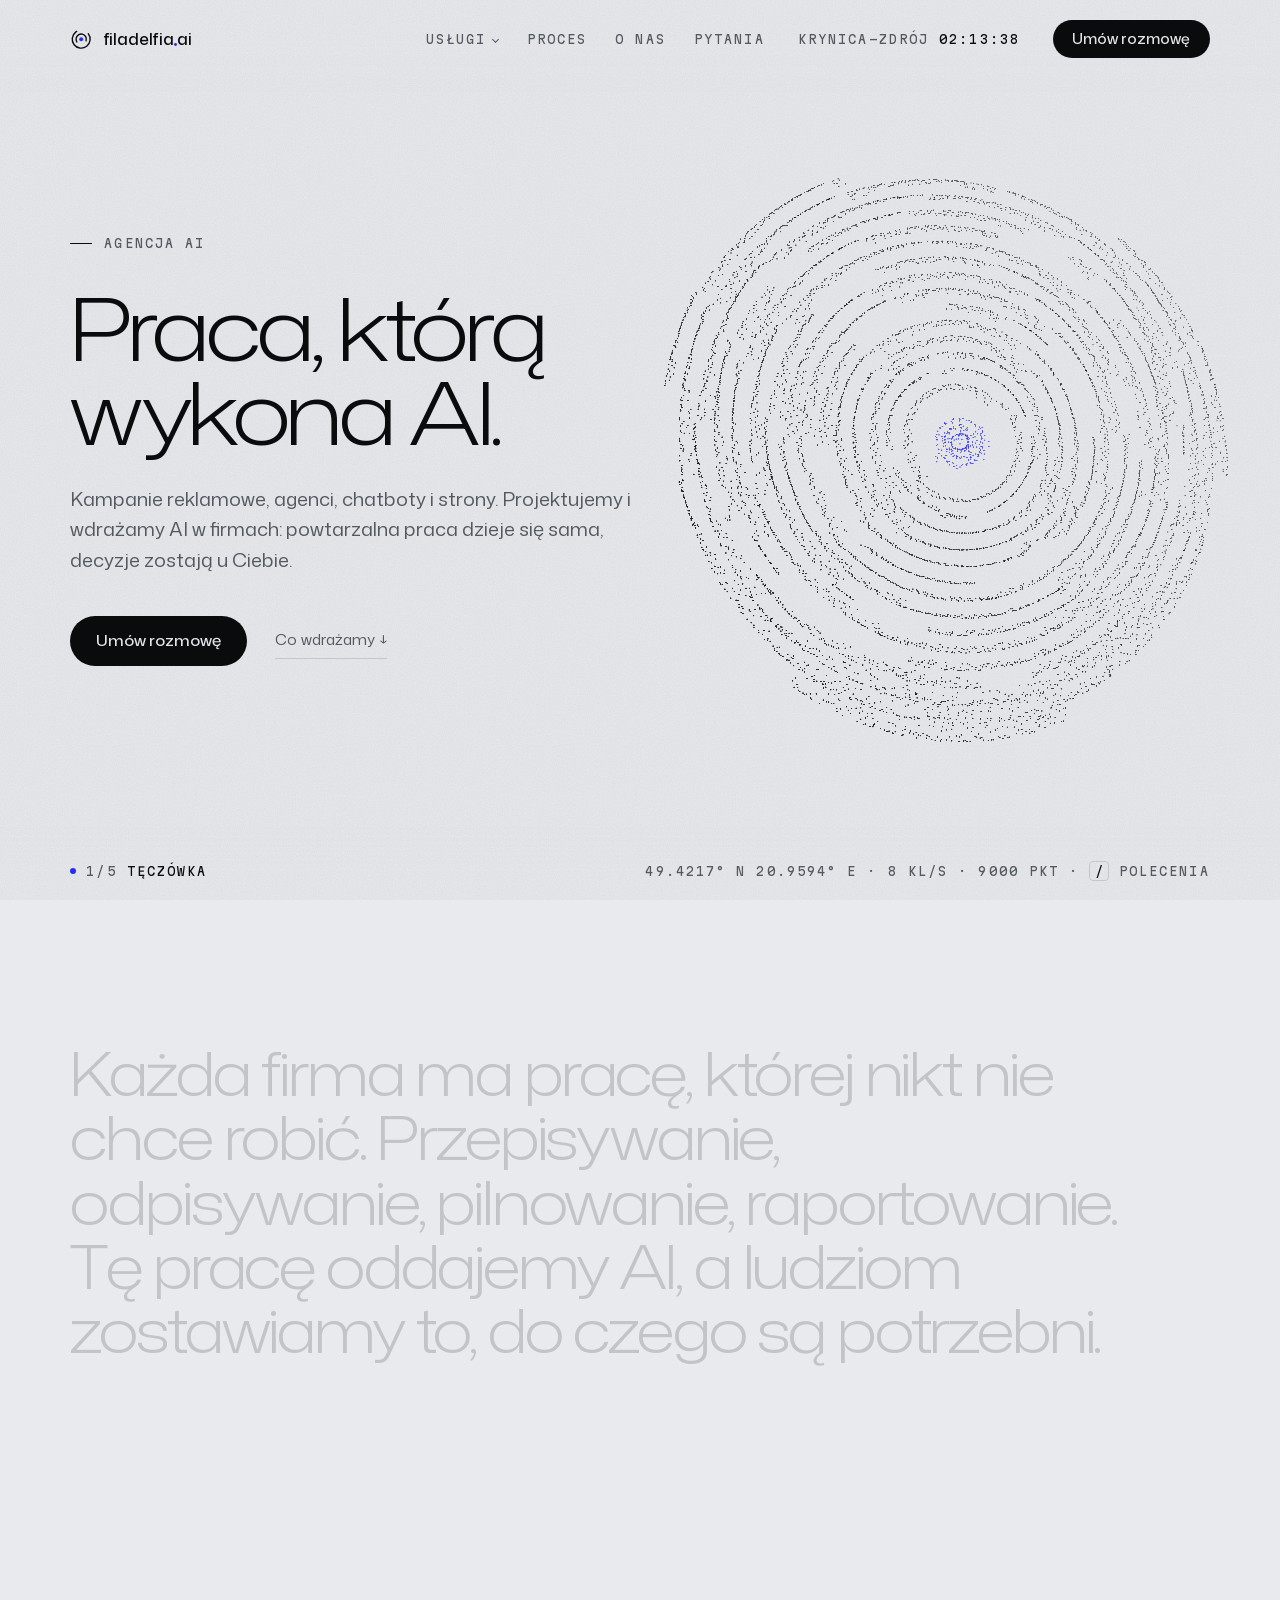
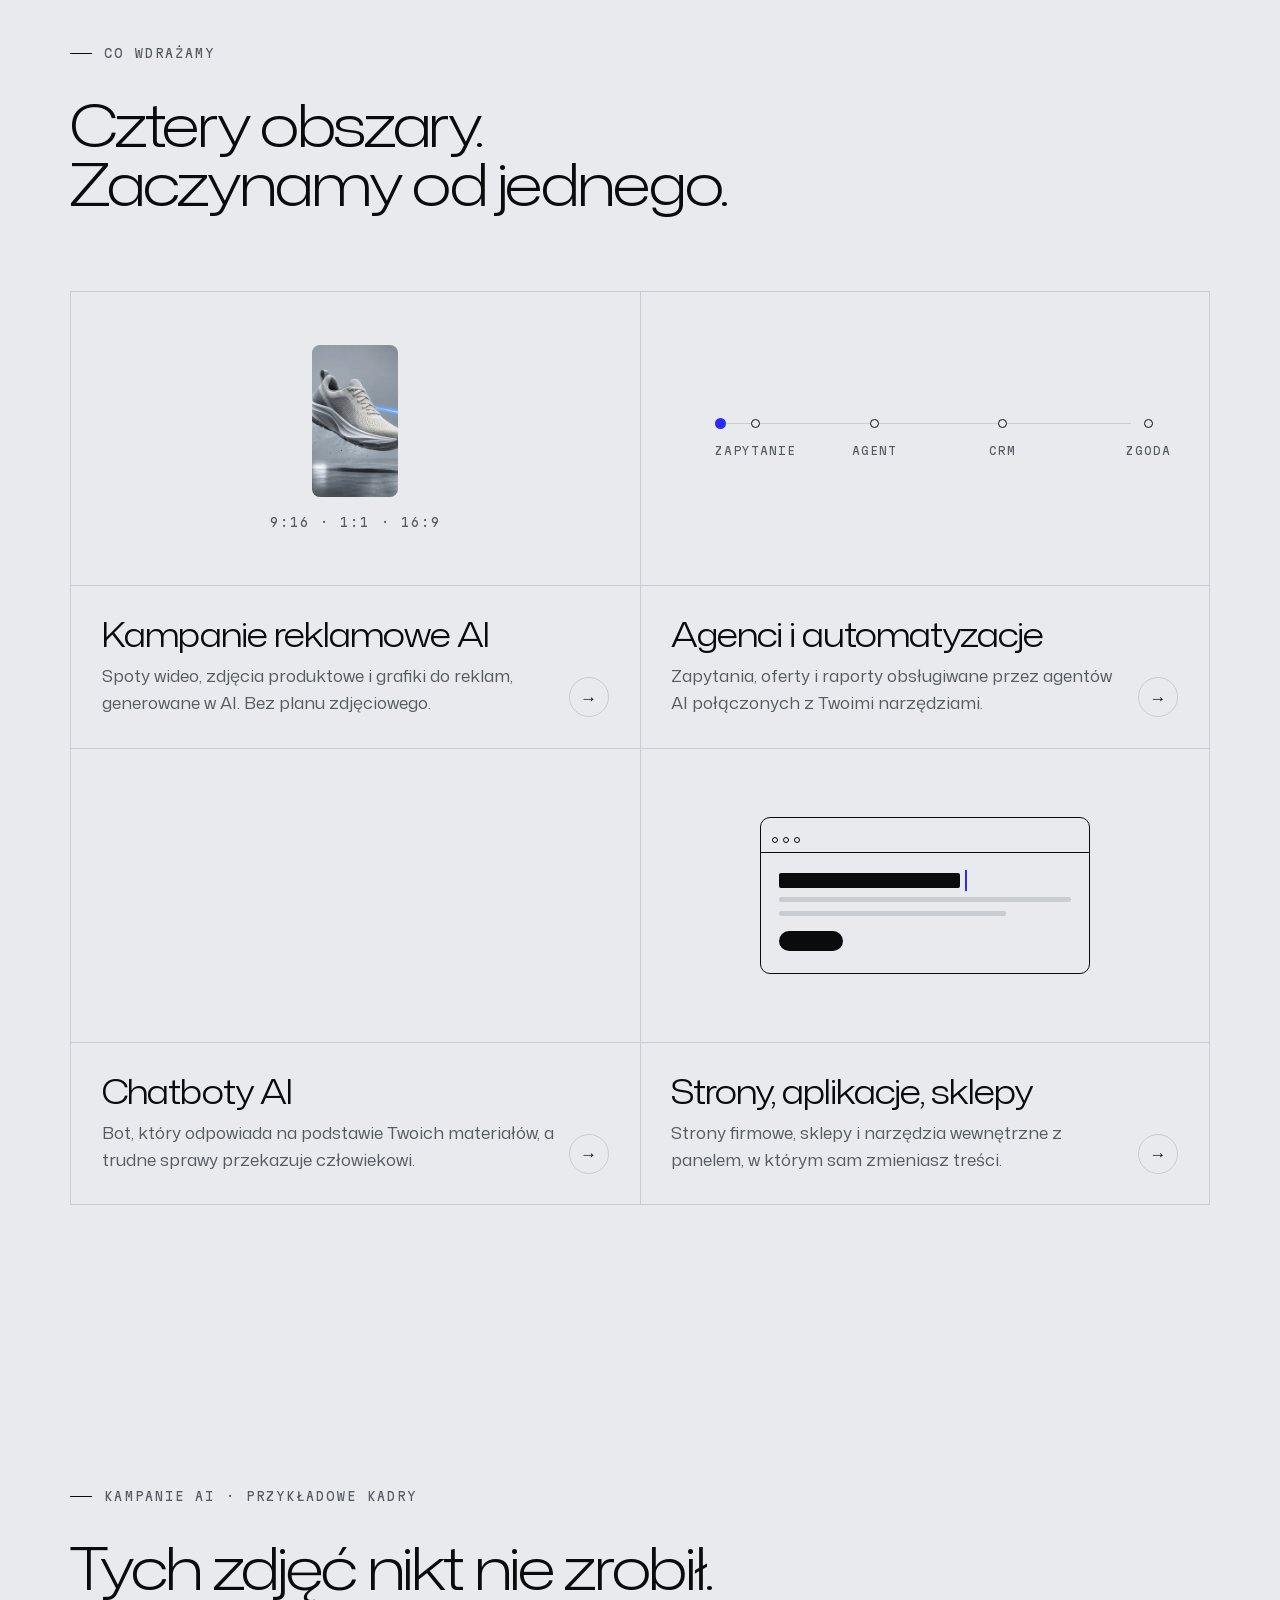
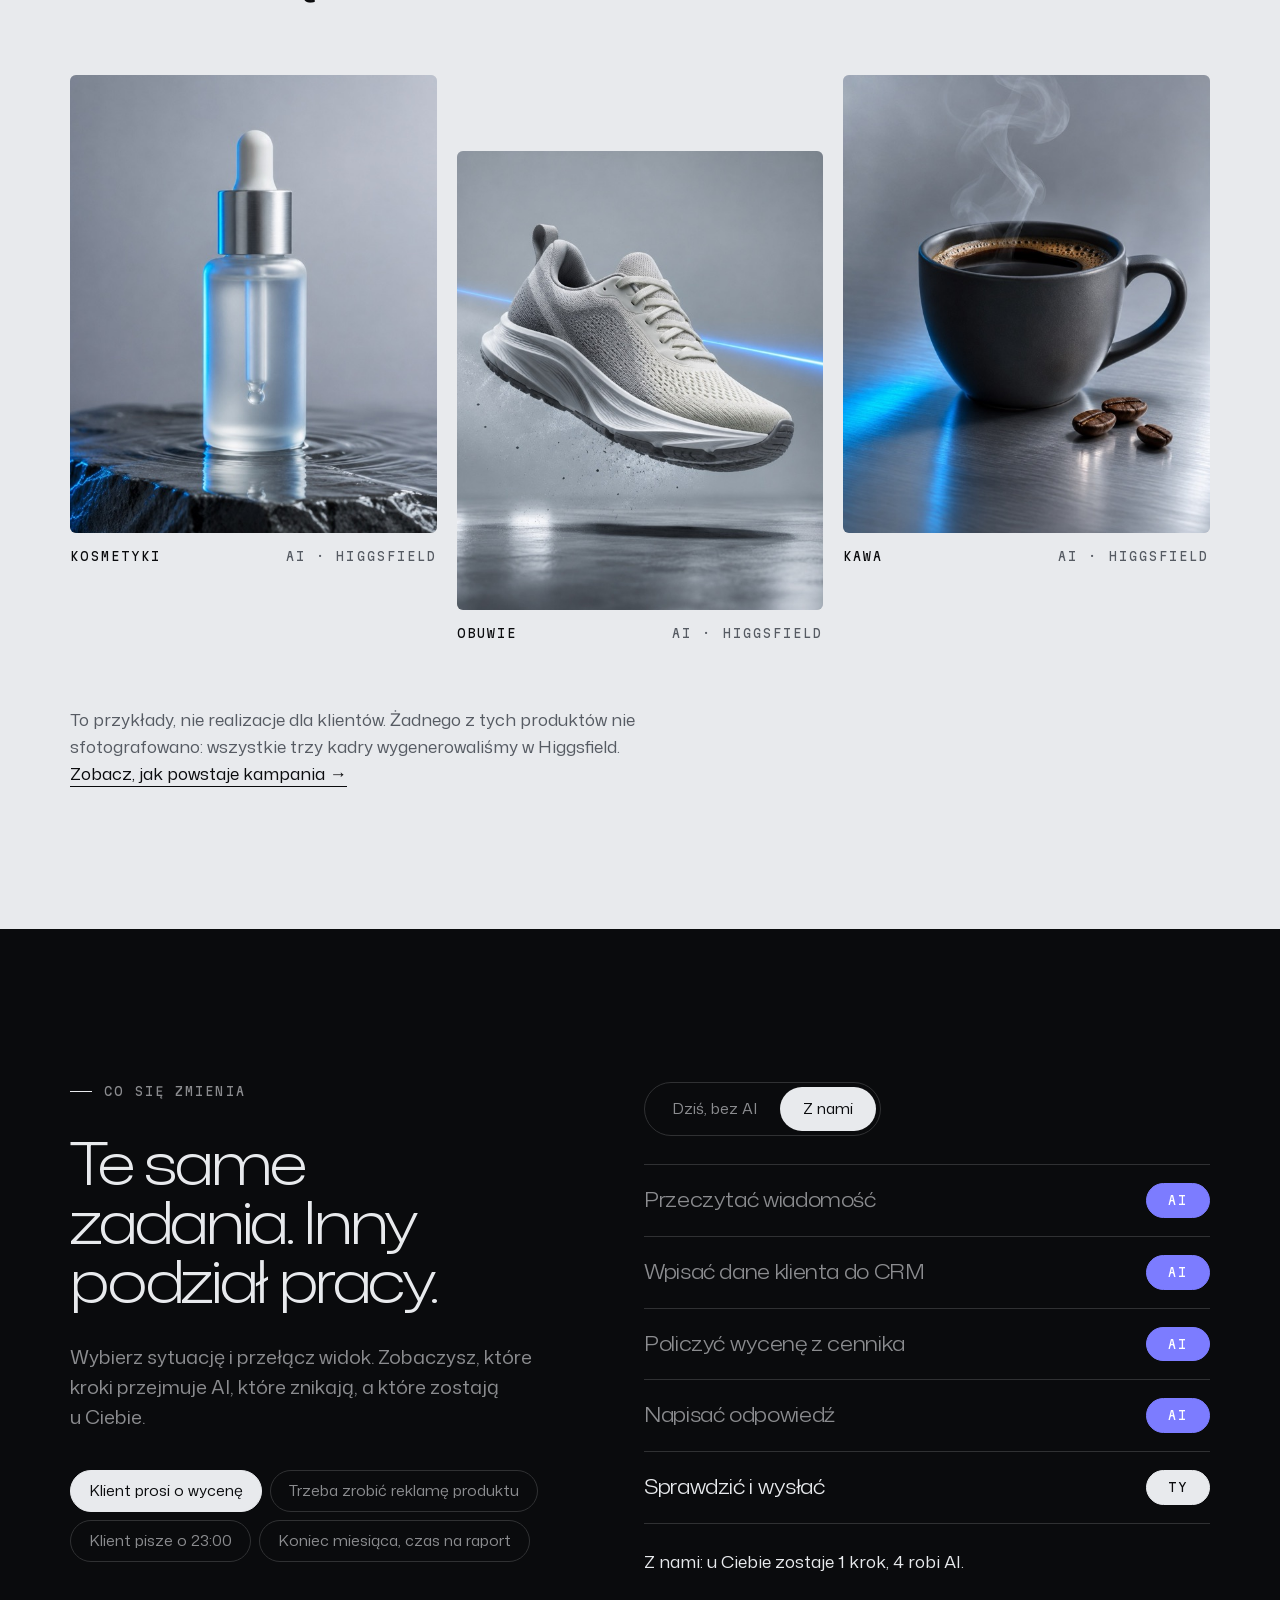
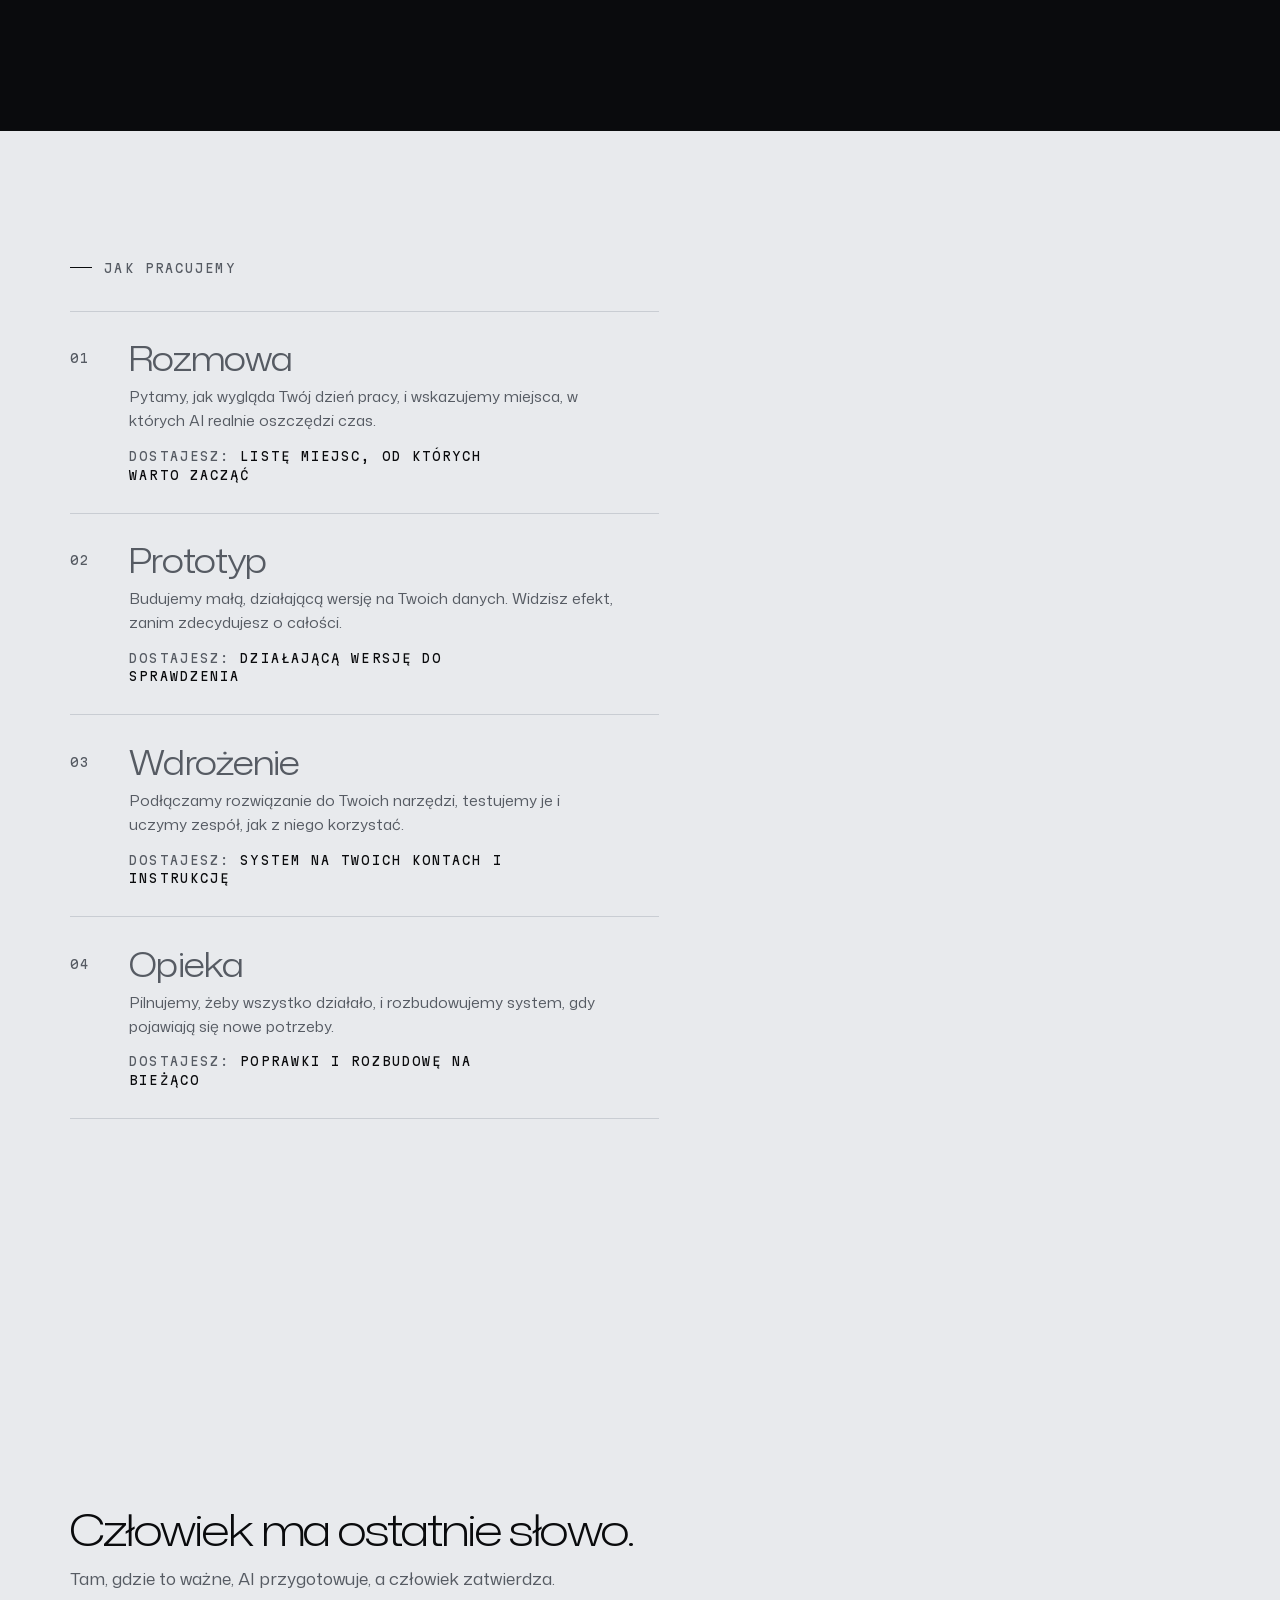
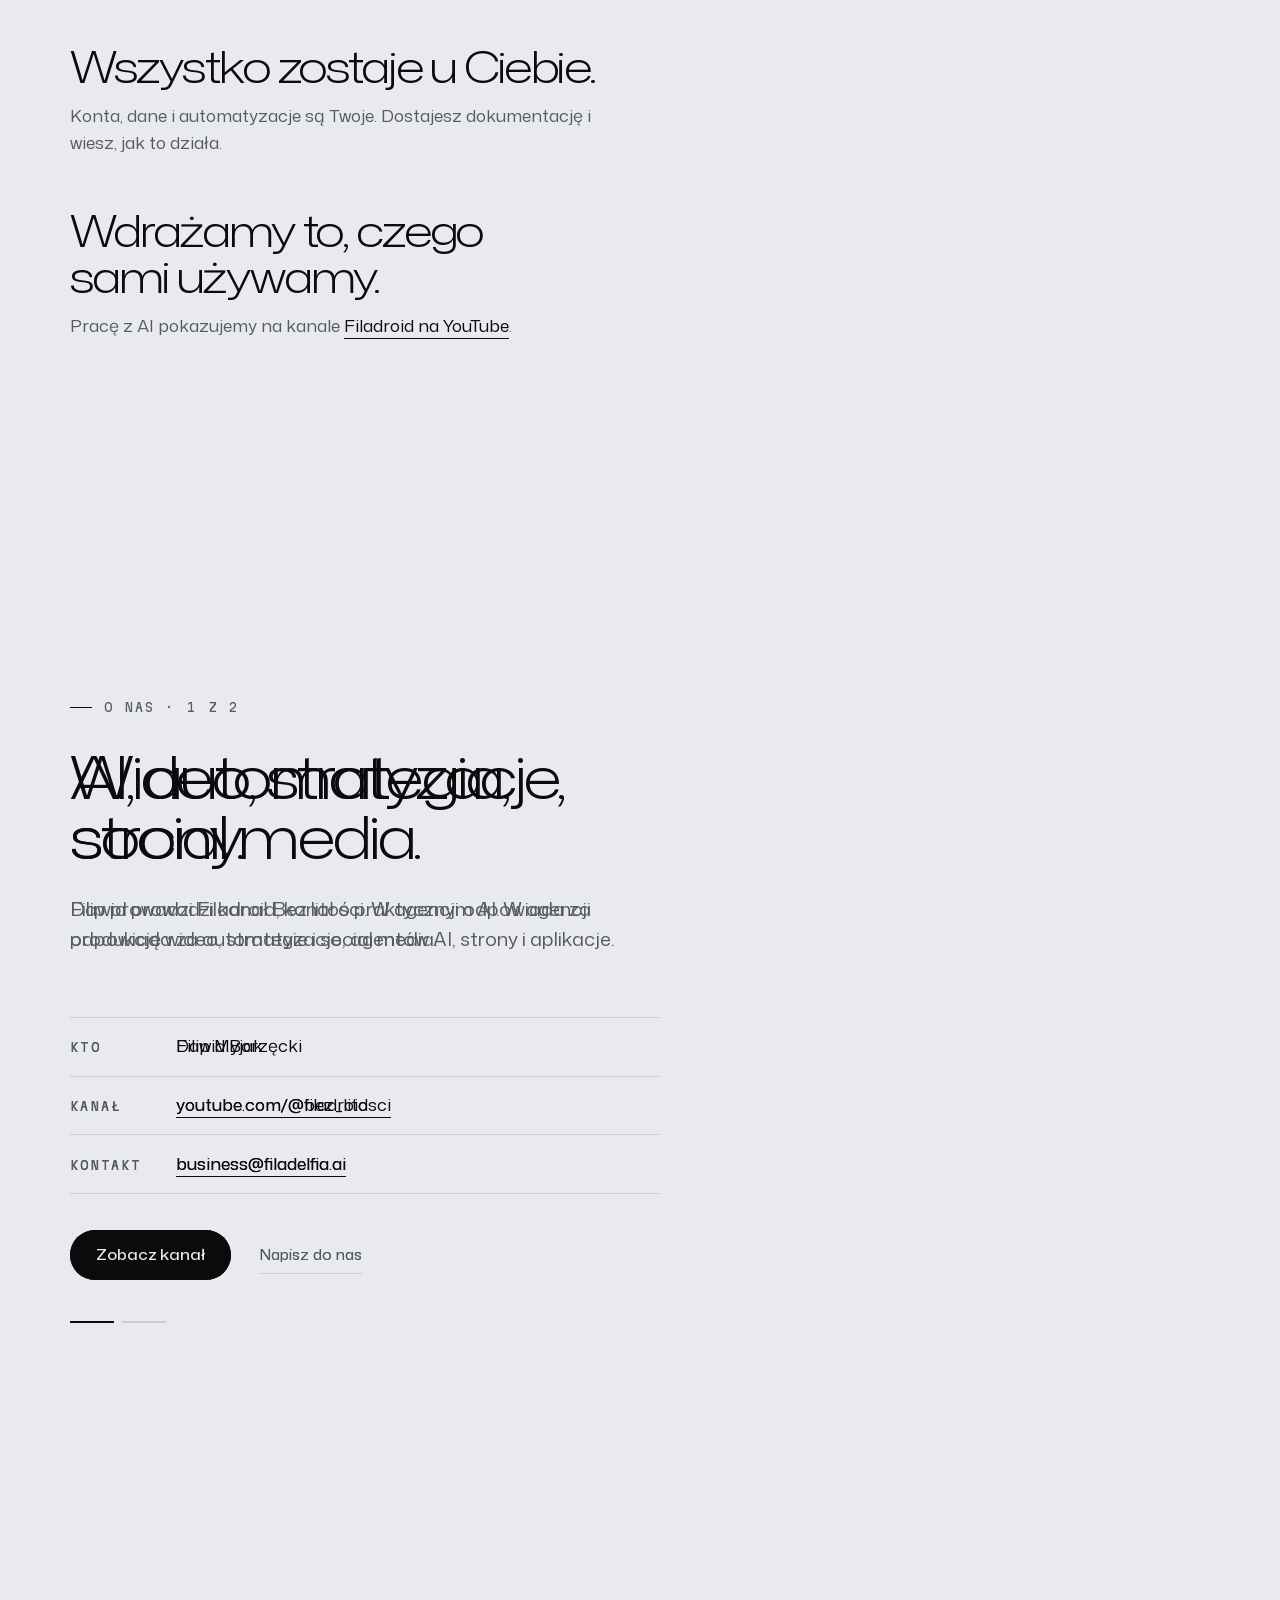
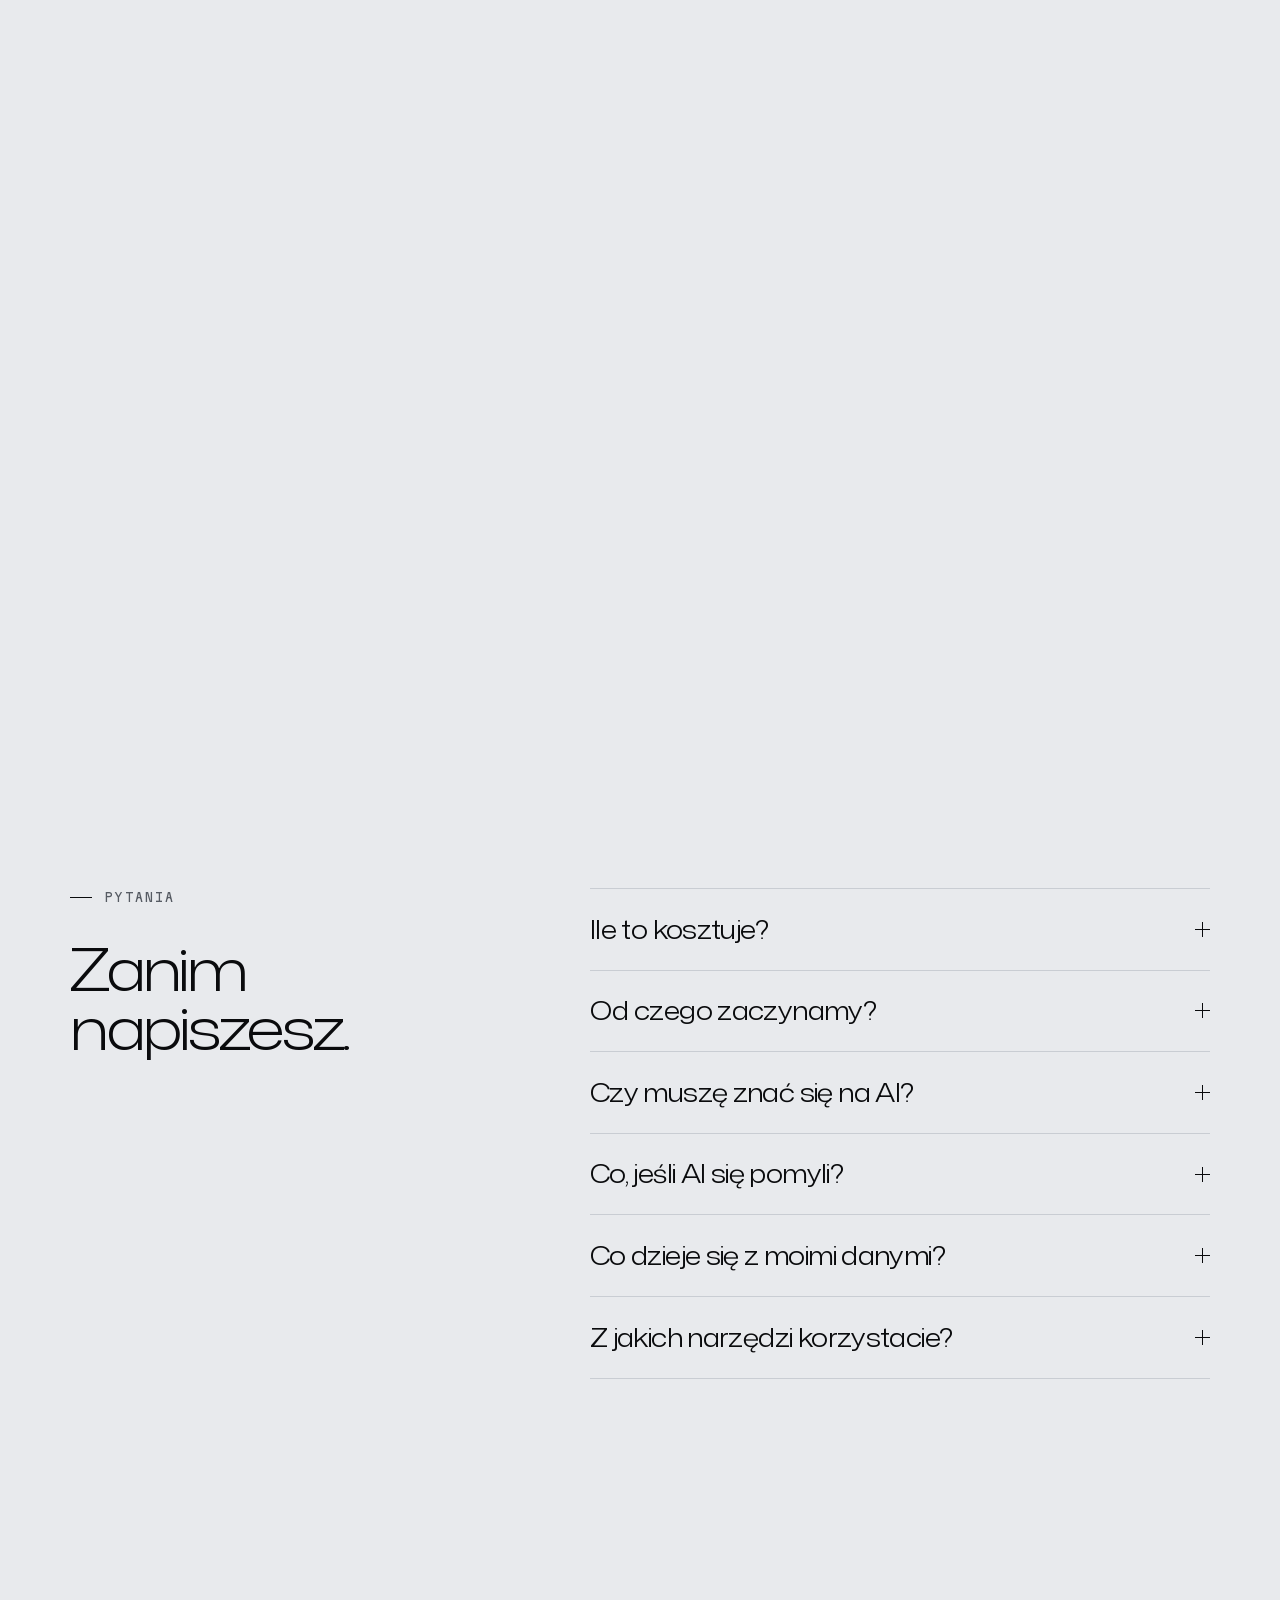
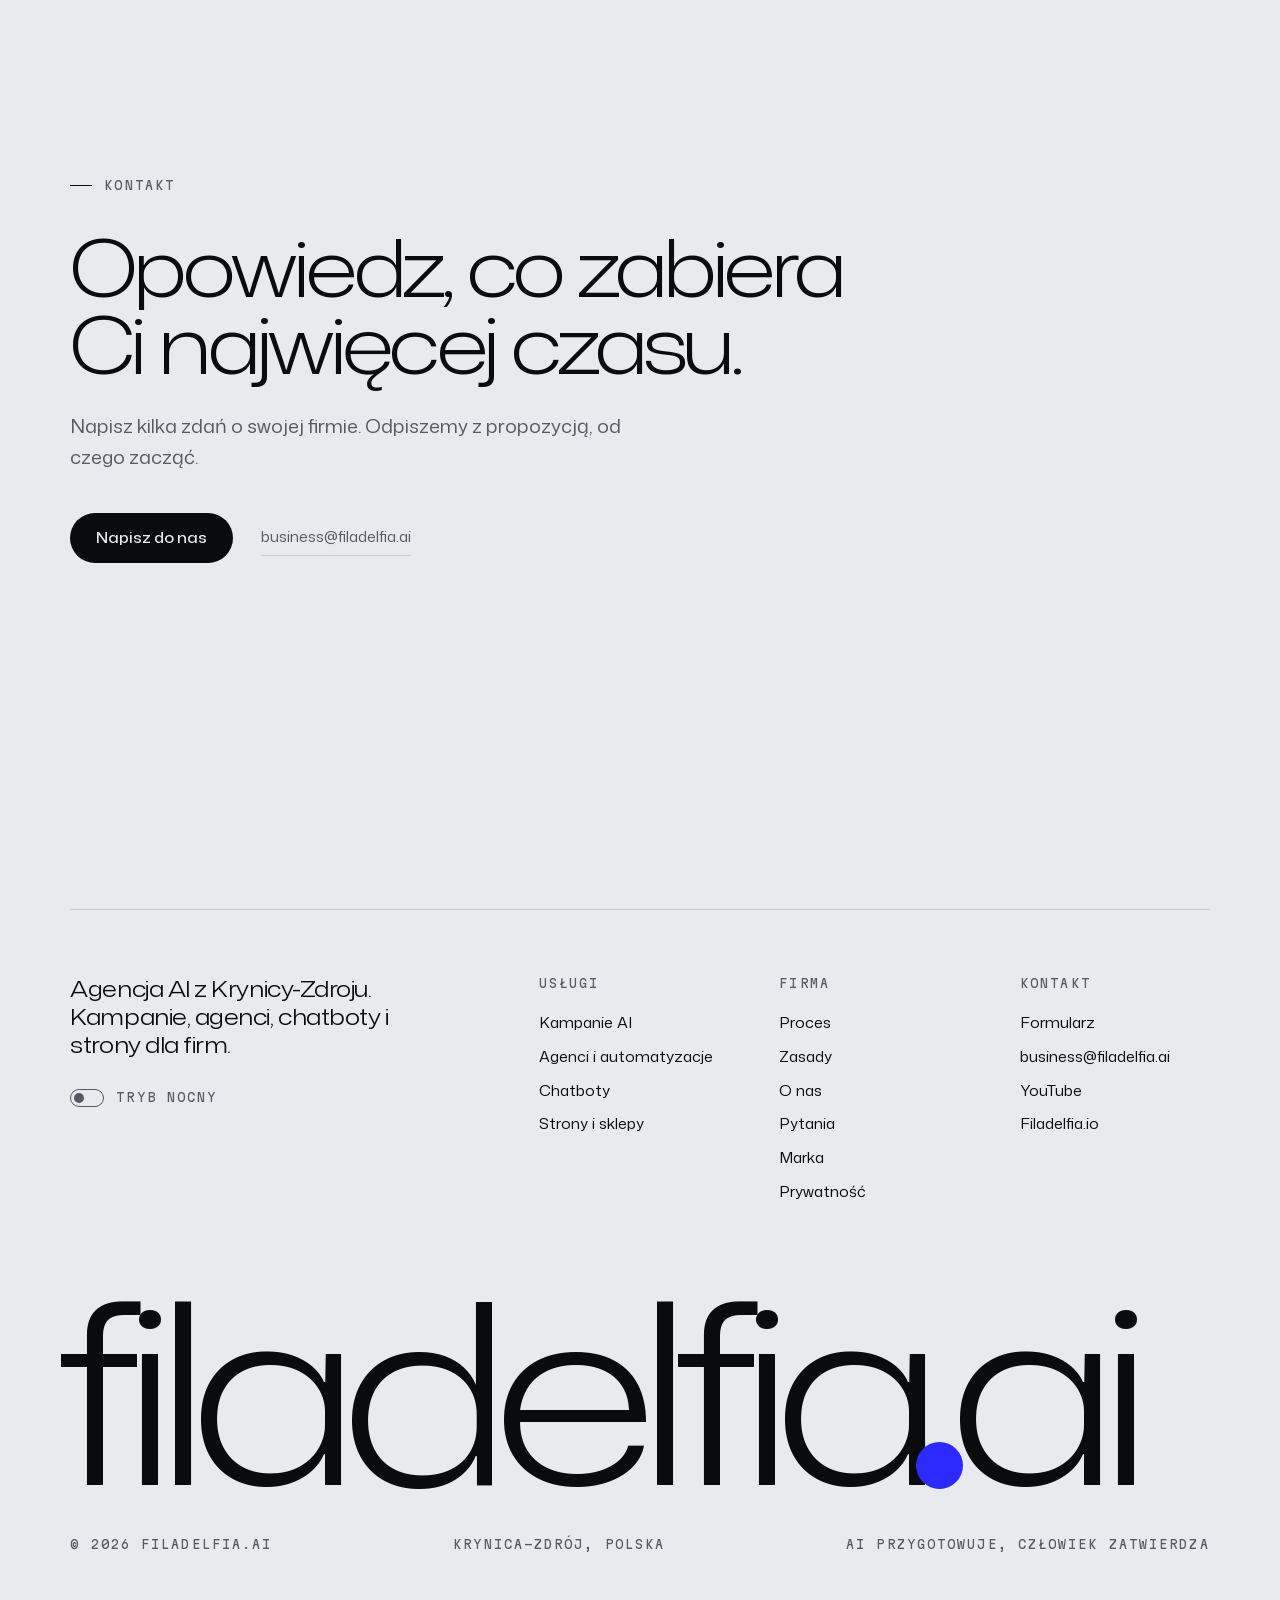
==== commit 039ab218: "Responsywność: telefon poziomo, pola dotyku, czytelność podpisów - telefon poziomo: układ jak na kom" ====
--- a/index.html
+++ b/index.html
@@ -23,7 +23,7 @@
   <link rel="apple-touch-icon" href="icon-180.png">
   <link rel="manifest" href="manifest.webmanifest">
   <link rel="preload" href="fonts/mona-sans-latin.woff2" as="font" type="font/woff2" crossorigin>
-  <link rel="stylesheet" href="styles.css?v=53e0865dc0">
+  <link rel="stylesheet" href="styles.css?v=63ae430e29">
 </head>
 <body>
   <a class="skip" href="#main">Przejdź do treści</a>
@@ -397,6 +397,6 @@
     <form id="cmdForm"><span aria-hidden="true">›</span><input id="cmdIn" type="text" autocomplete="off" autocapitalize="off" autocorrect="off" spellcheck="false" aria-label="Polecenie" placeholder="pomoc"><button type="button" id="cmdClose" aria-label="Zamknij wiersz poleceń">esc</button></form>
   </div>
 
-  <script src="script.js?v=a52c9e3ff2" defer></script>
+  <script src="script.js?v=c16ca26e66" defer></script>
 </body>
 </html>
--- a/styles.css
+++ b/styles.css
@@ -65,7 +65,7 @@
 
 /* ---------- podstawy ---------- */
 *, *::before, *::after { box-sizing: border-box; }
-html { scroll-behavior: smooth; }
+html { scroll-behavior: smooth; -webkit-text-size-adjust: 100%; text-size-adjust: 100%; -webkit-tap-highlight-color: transparent; }
 body { margin: 0; background: var(--bg); color: var(--ink); font-family: var(--sans); font-size: var(--t-body); line-height: 1.55; -webkit-font-smoothing: antialiased; text-rendering: optimizeLegibility; transition: background .5s, color .5s; }
 /* drobne ziarno, żeby tło nie było płaskim kolorem */
 body::after { content: ''; position: fixed; inset: 0; z-index: 40; pointer-events: none; opacity: .055; mix-blend-mode: multiply; background-image: url("data:image/svg+xml,%3Csvg xmlns='http://www.w3.org/2000/svg' width='220' height='220'%3E%3Cfilter id='n'%3E%3CfeTurbulence type='fractalNoise' baseFrequency='.9' numOctaves='2' stitchTiles='stitch'/%3E%3CfeColorMatrix values='0 0 0 0 0  0 0 0 0 0  0 0 0 0 0  0 0 0 .9 0'/%3E%3C/filter%3E%3Crect width='100%25' height='100%25' filter='url(%23n)'/%3E%3C/svg%3E"); }
@@ -195,8 +195,8 @@
 .js .about__slide .lead { min-height: 4.65em; }
 .about__dots { display: none; gap: 8px; margin-top: min(clamp(28px, 2.6vw, 44px), 3.4vh); }
 .js .about__dots { display: flex; }
-.about__dots button { width: 44px; height: 22px; position: relative; }
-.about__dots button::before { content: ''; position: absolute; left: 0; right: 0; top: 10px; height: 2px; background: var(--line); transition: background .3s; }
+.about__dots button { width: 44px; height: 44px; margin: -11px 0; position: relative; }
+.about__dots button::before { content: ''; position: absolute; left: 0; right: 0; top: 21px; height: 2px; background: var(--line); transition: background .3s; }
 .about__dots button:hover::before { background: var(--slate); }
 .about__dots button[aria-current="true"]::before { background: var(--ink); }
 .scene--contact .ask { font-size: clamp(38px, 6.2vw, 124px); line-height: .96; }
@@ -278,7 +278,7 @@
 .v-ad__f { display: grid; place-items: center; overflow: hidden; background: var(--ink); border-radius: 8px; width: 86px; height: 152px; animation: v-ad 8s cubic-bezier(.4, 0, .2, 1) infinite; }
 .v-ad__f img, .formats__frame img { display: block; width: 100%; height: 100%; object-fit: cover; }
 @keyframes v-ad { 0%, 26% { width: 86px; height: 152px; } 34%, 60% { width: 140px; height: 140px; } 68%, 92% { width: 220px; height: 124px; } 100% { width: 86px; height: 152px; } }
-.v-flow { position: relative; display: flex; justify-content: space-between; width: min(76%, 420px); font-family: var(--mono); font-size: 10px; letter-spacing: .1em; text-transform: uppercase; color: var(--slate); }
+.v-flow { position: relative; display: flex; justify-content: space-between; width: min(76%, 420px); font-family: var(--mono); font-size: 11px; letter-spacing: .1em; text-transform: uppercase; color: var(--slate); }
 .v-flow::before { content: ''; position: absolute; left: 4px; right: 4px; top: 4px; height: 1px; background: var(--line); }
 .v-flow span { position: relative; display: grid; justify-items: center; gap: 14px; width: 9px; white-space: nowrap; }
 .v-flow i { width: 9px; height: 9px; border-radius: 50%; background: var(--bg); border: 1px solid var(--ink); }
@@ -528,6 +528,10 @@
   .end nav a { display: flex; align-items: center; min-height: 44px; }
   .end__theme { min-height: 44px; margin-top: 18px; }
   .more { padding: 10px 0; }
+  .facts a { display: inline-block; padding: 9px 0; margin: -9px 0; }
+  .hud__form { padding: 13px 0; margin: -13px 0; }
+  .cms__check { min-height: 44px; margin-top: 16px; }
+  .cms__check input { width: 24px; height: 24px; }
   .brand__tile { font-size: clamp(12px, 4vw, 20px); min-width: 0; gap: 8px; }
   .brand__tile--wide .mark { width: 1.5em; height: 1.5em; }
   .block--end { min-height: 0; display: block; padding-top: 0; padding-bottom: 64px; }
@@ -535,7 +539,7 @@
   .actions { gap: 22px; }
   .tiles { grid-template-columns: 1fr; }
   .tile__vis { height: 230px; }
-  .v-flow { width: 62%; font-size: 8.5px; letter-spacing: .06em; }
+  .v-flow { width: 74%; font-size: 10px; letter-spacing: .04em; }
   .shots { grid-template-columns: none; grid-auto-flow: column; grid-auto-columns: 76%; overflow-x: auto; scroll-snap-type: x mandatory; margin: 0 calc(-1 * var(--edge)); padding: 0 var(--edge); scrollbar-width: none; }
   .shots::-webkit-scrollbar { display: none; }
   .shots li { scroll-snap-align: center; }
@@ -581,6 +585,23 @@
   .about__dots { margin-top: 12px; }
 }
 
+/* ---------- telefon poziomo: układ jak na komputerze (tekst po lewej, forma po prawej), żeby wszystko zmieściło się w niskim ekranie.
+   Ten sam warunek jest w script.js (pole punktów) — zmieniaj oba naraz. ---------- */
+@media (max-width: 860px) and (max-height: 520px) and (min-aspect-ratio: 13/10) {
+  .col, .scene--contact .col { width: 58%; }
+  .scene { padding-top: 92px; padding-bottom: 68px; }
+  .scene--hero, .scene--contact, .scene--about { align-items: center; padding-bottom: 68px; }
+  .scene--about { padding-top: 64px; }
+  .js .about__stage { padding-top: 64px; padding-bottom: 52px; }
+  .about__stage .tag { margin-bottom: 10px; }
+  .about__slide .ask { font-size: 24px; }
+  .about__slide .facts { margin-top: 10px; }
+  .about__slide .facts div { padding: 6px 0; }
+  .about__dots { margin-top: 12px; }
+  .menu { padding-top: 64px; }
+  .menu__row, .menu__group summary { min-height: 50px; }
+}
+
 /* ---------- bardzo niskie okno na komputerze: „O nas” bez opisu, żeby reszta się zmieściła ---------- */
 @media (min-width: 861px) and (max-height: 660px) {
   .about__slide .lead { display: none; }
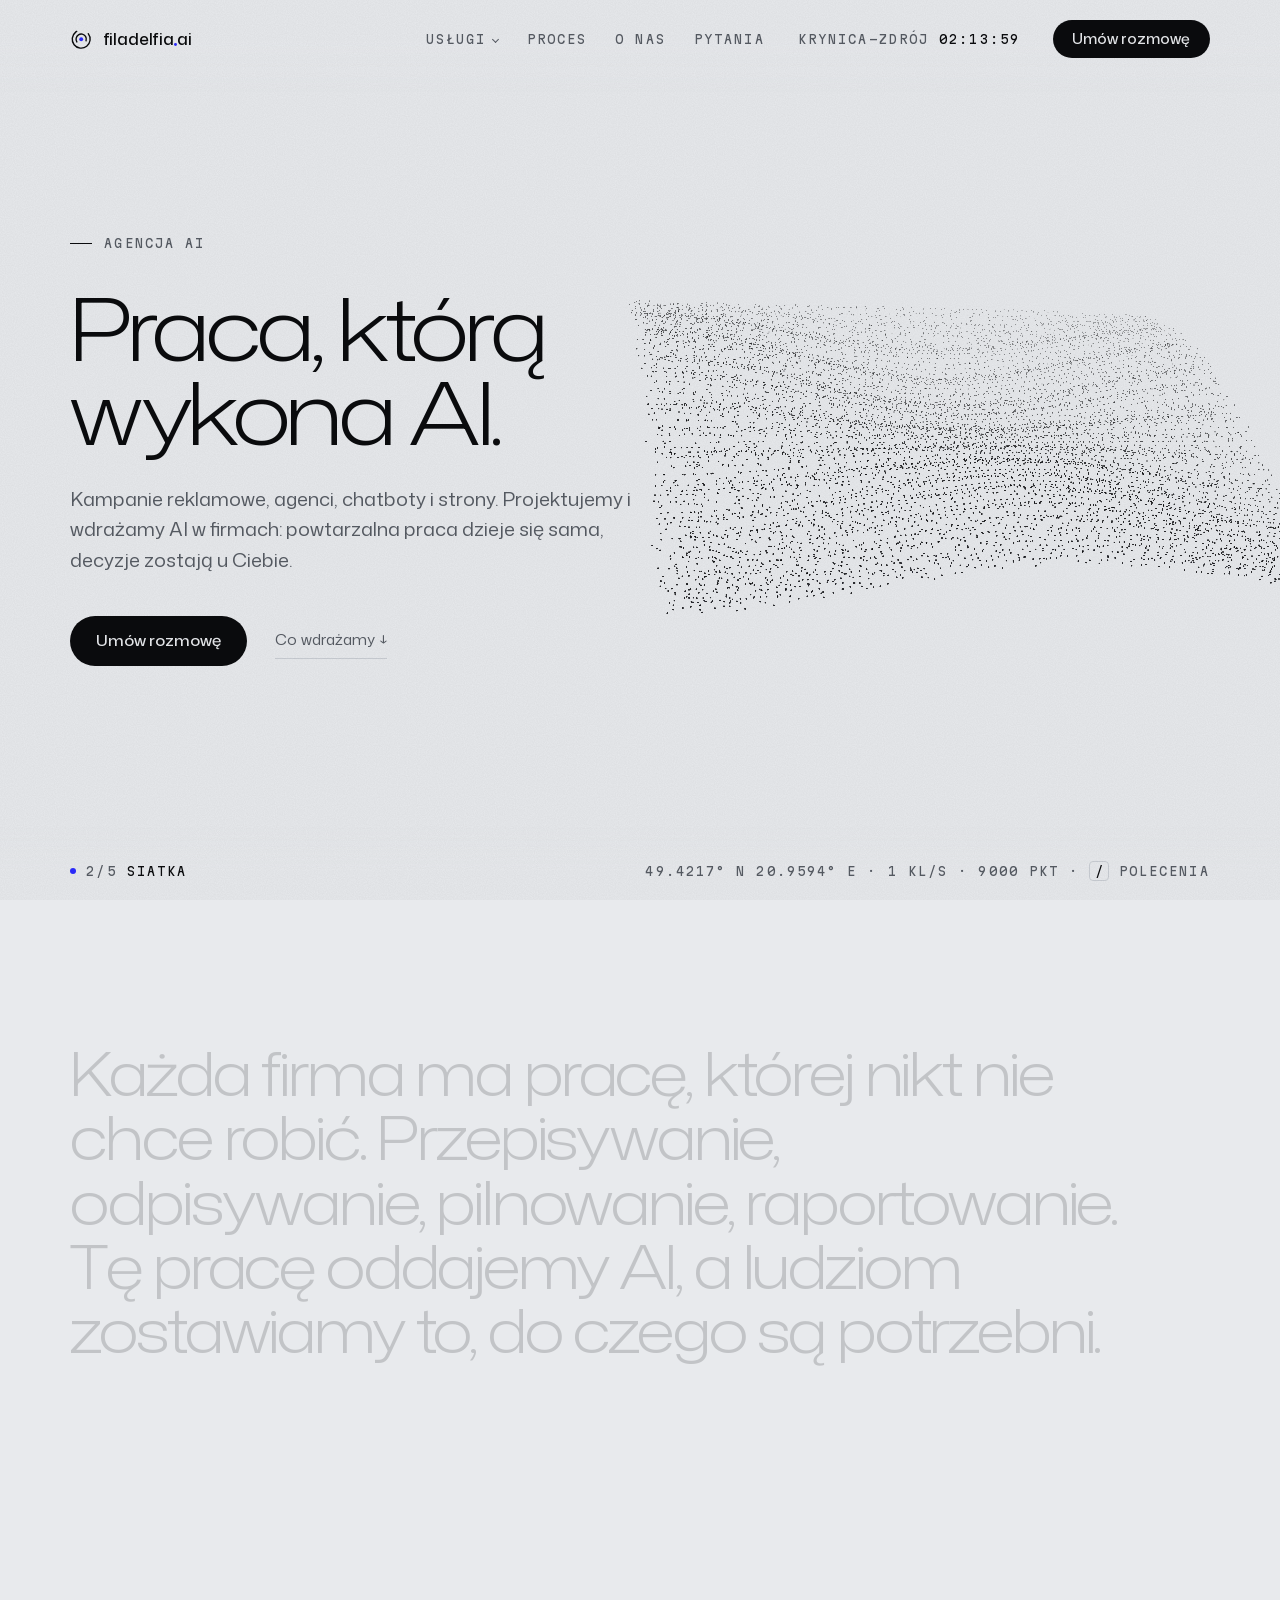
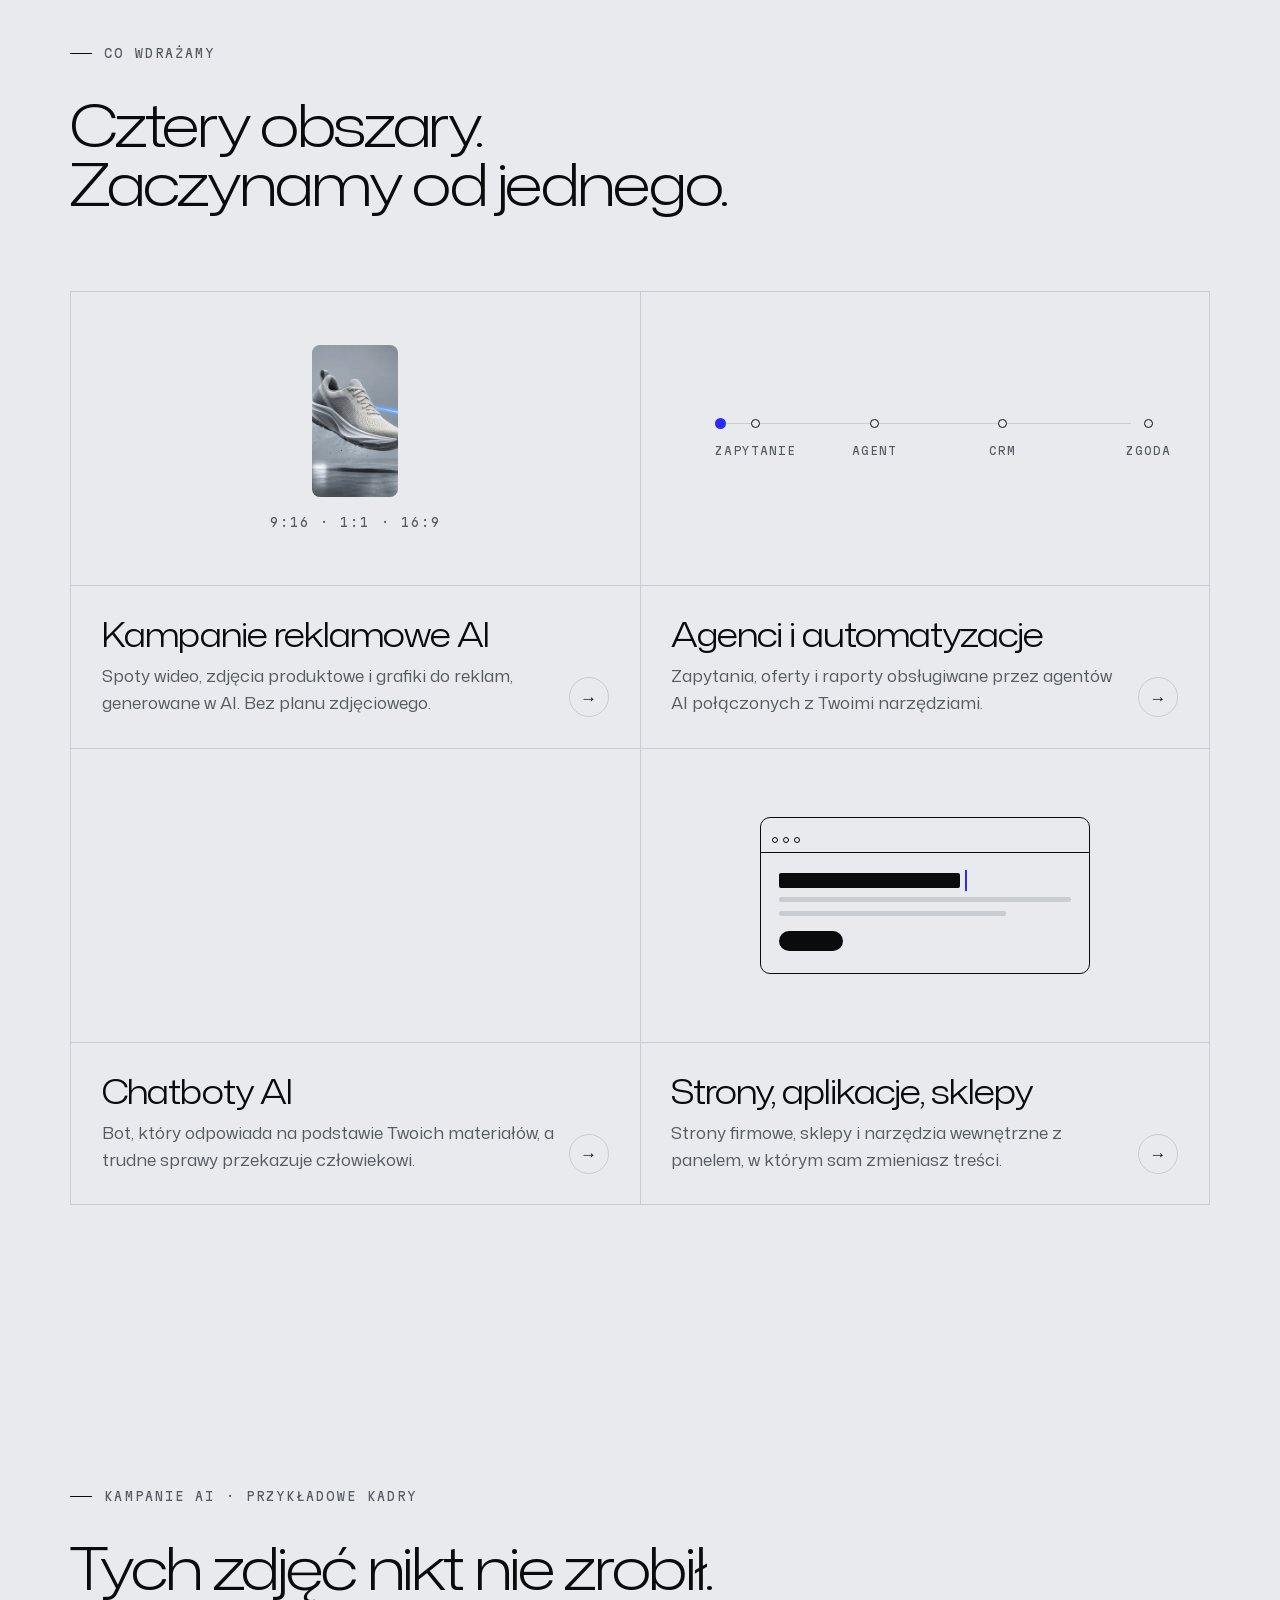
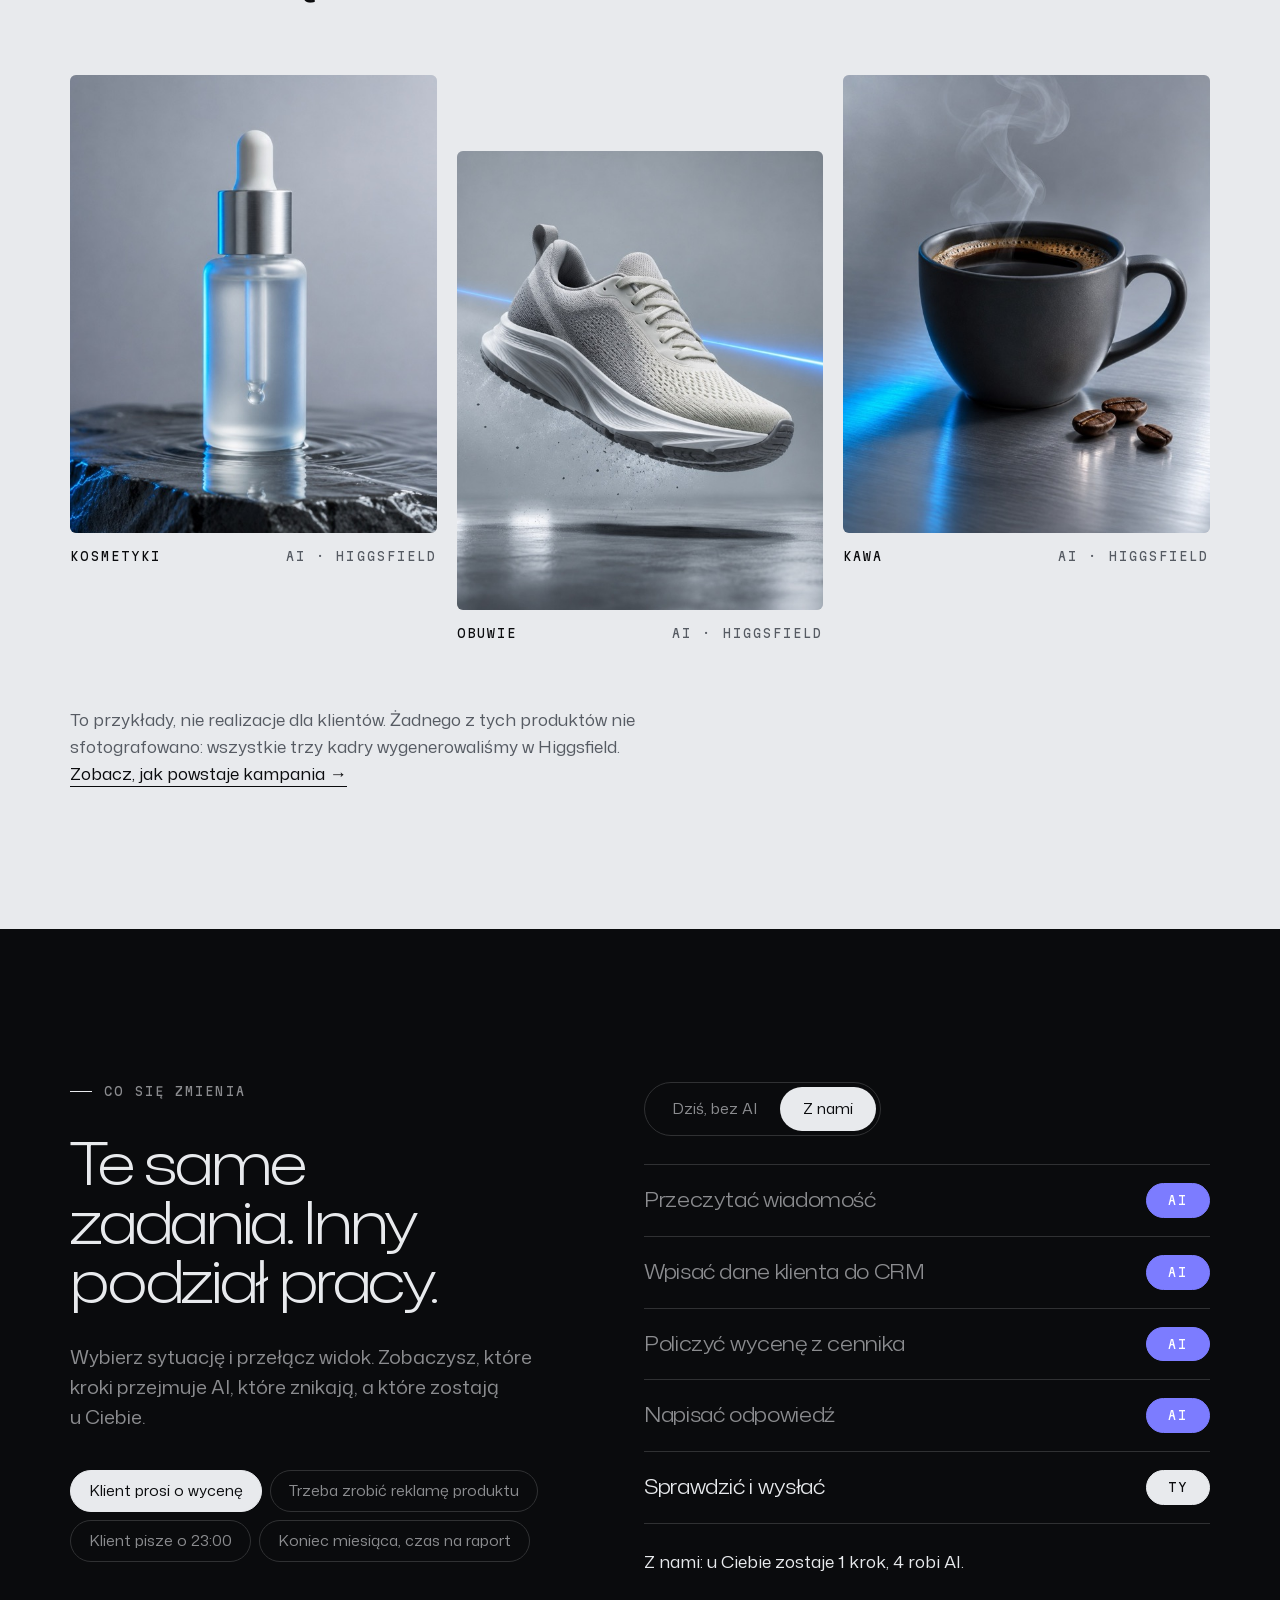
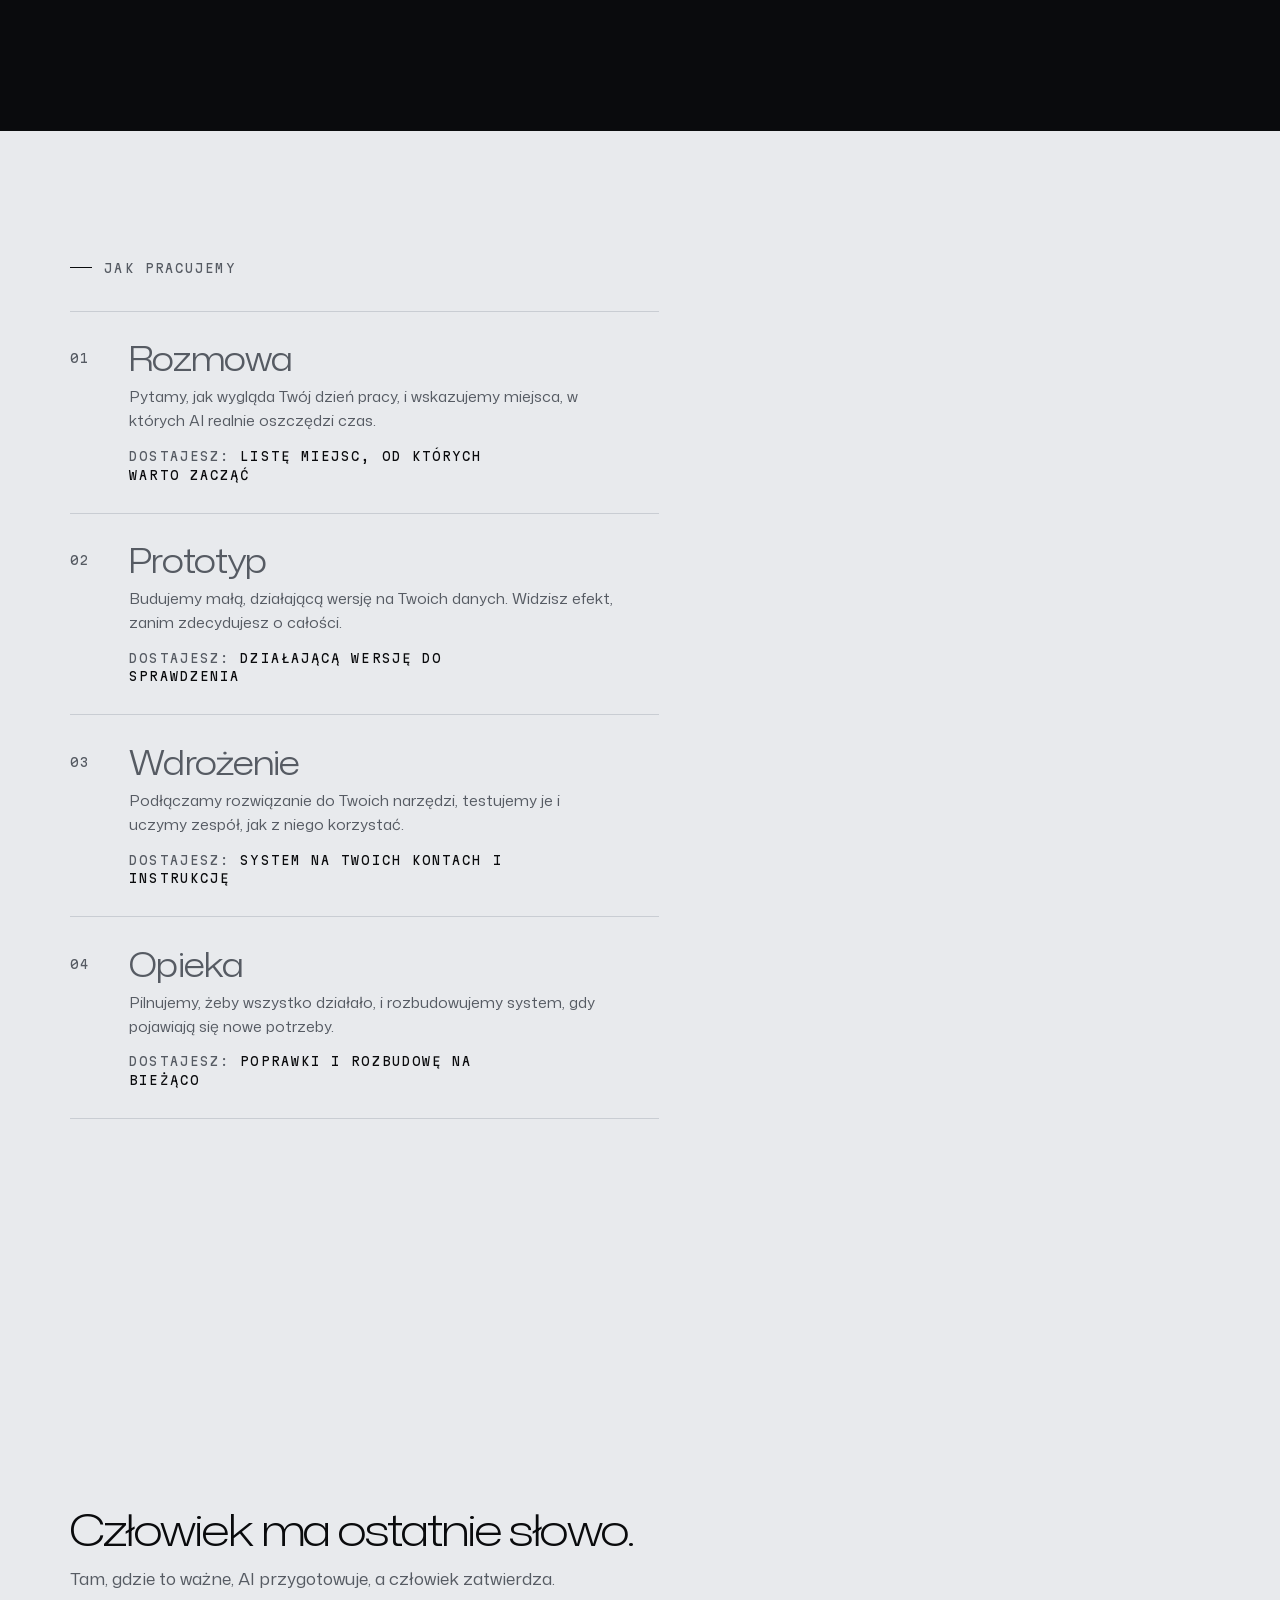
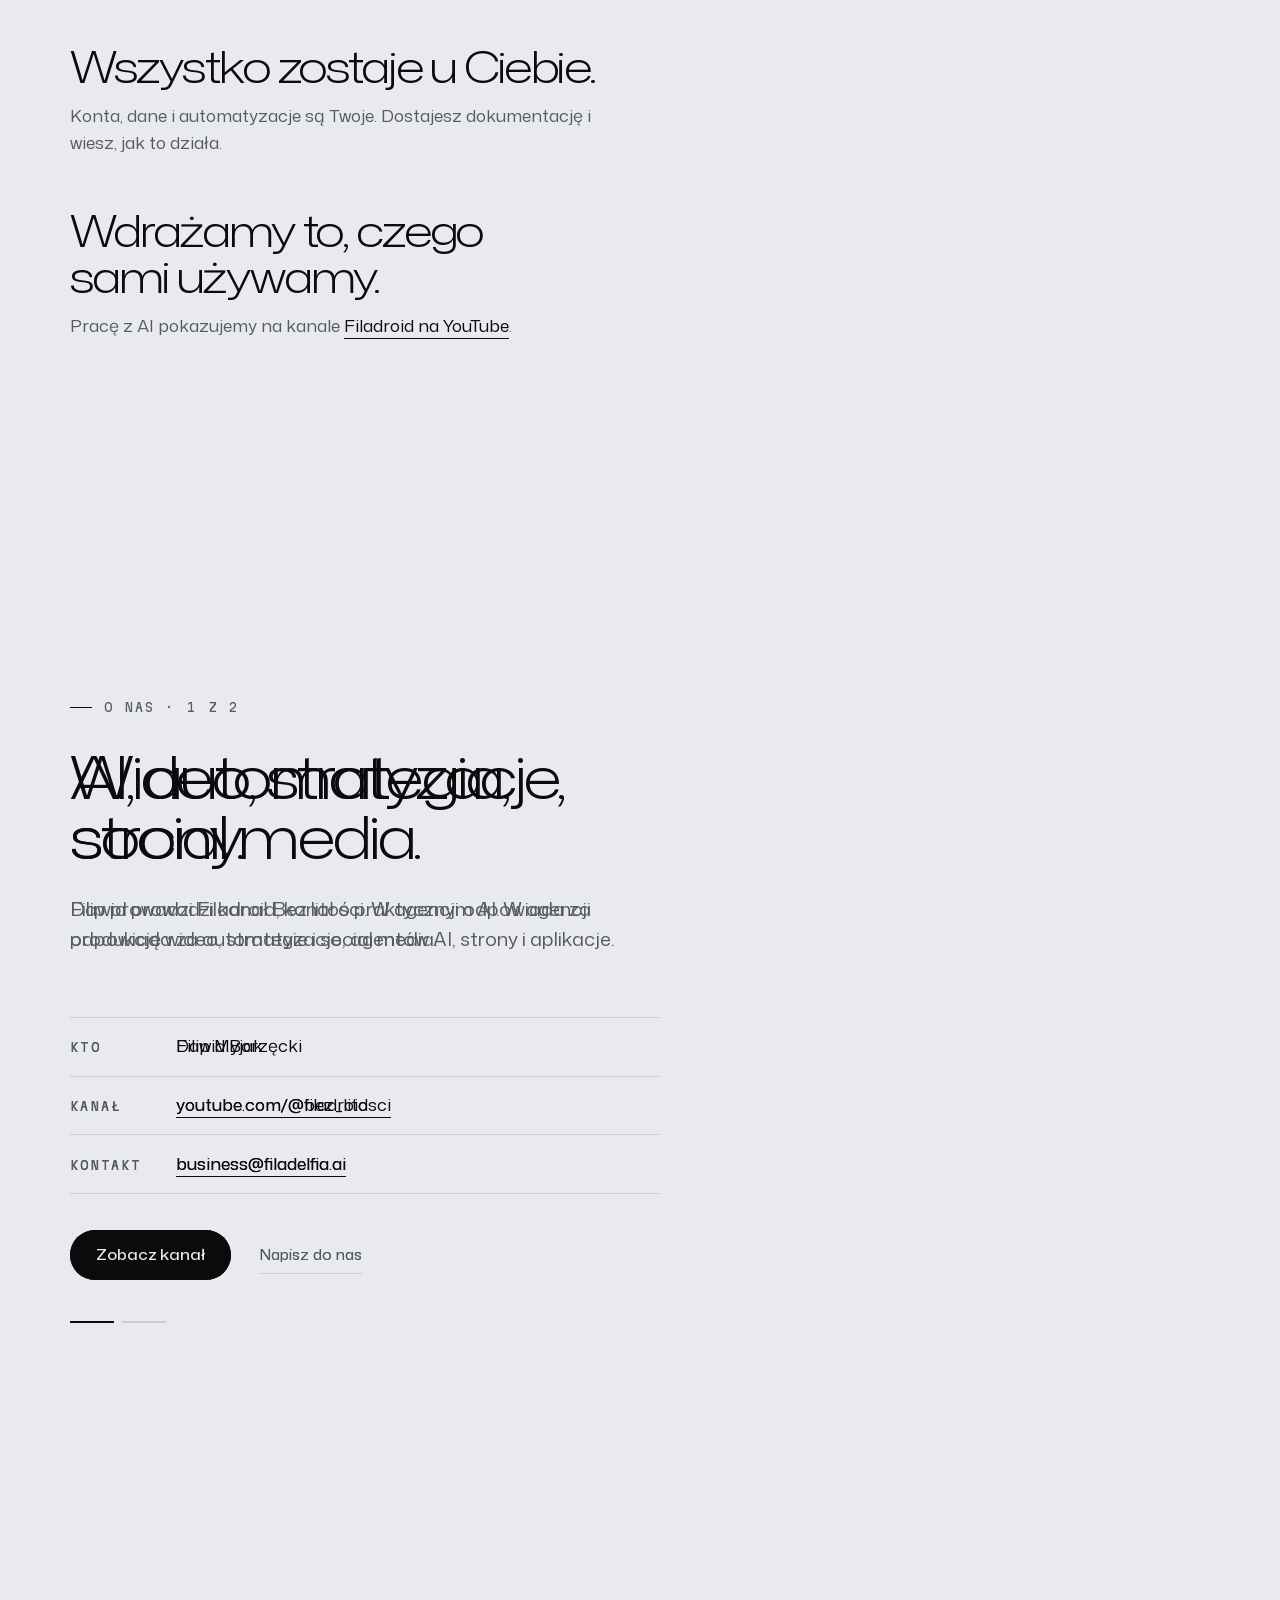
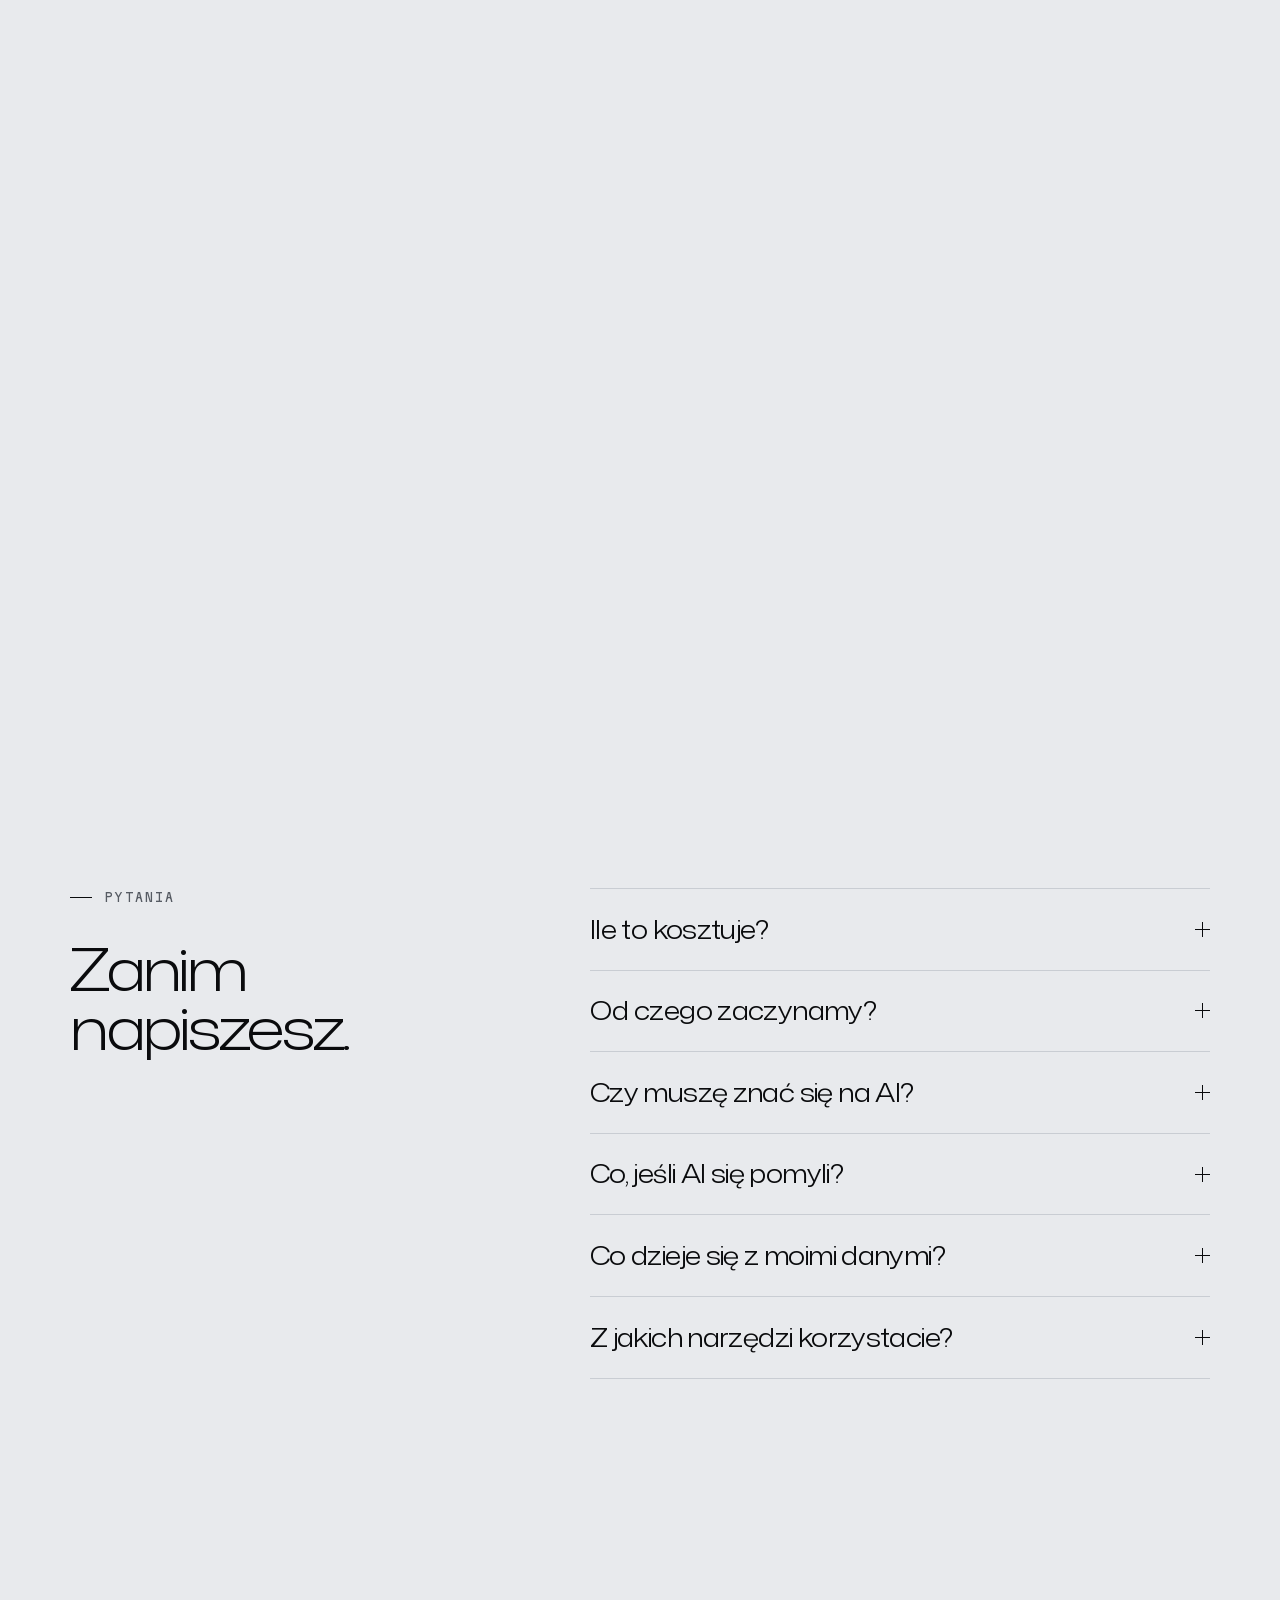
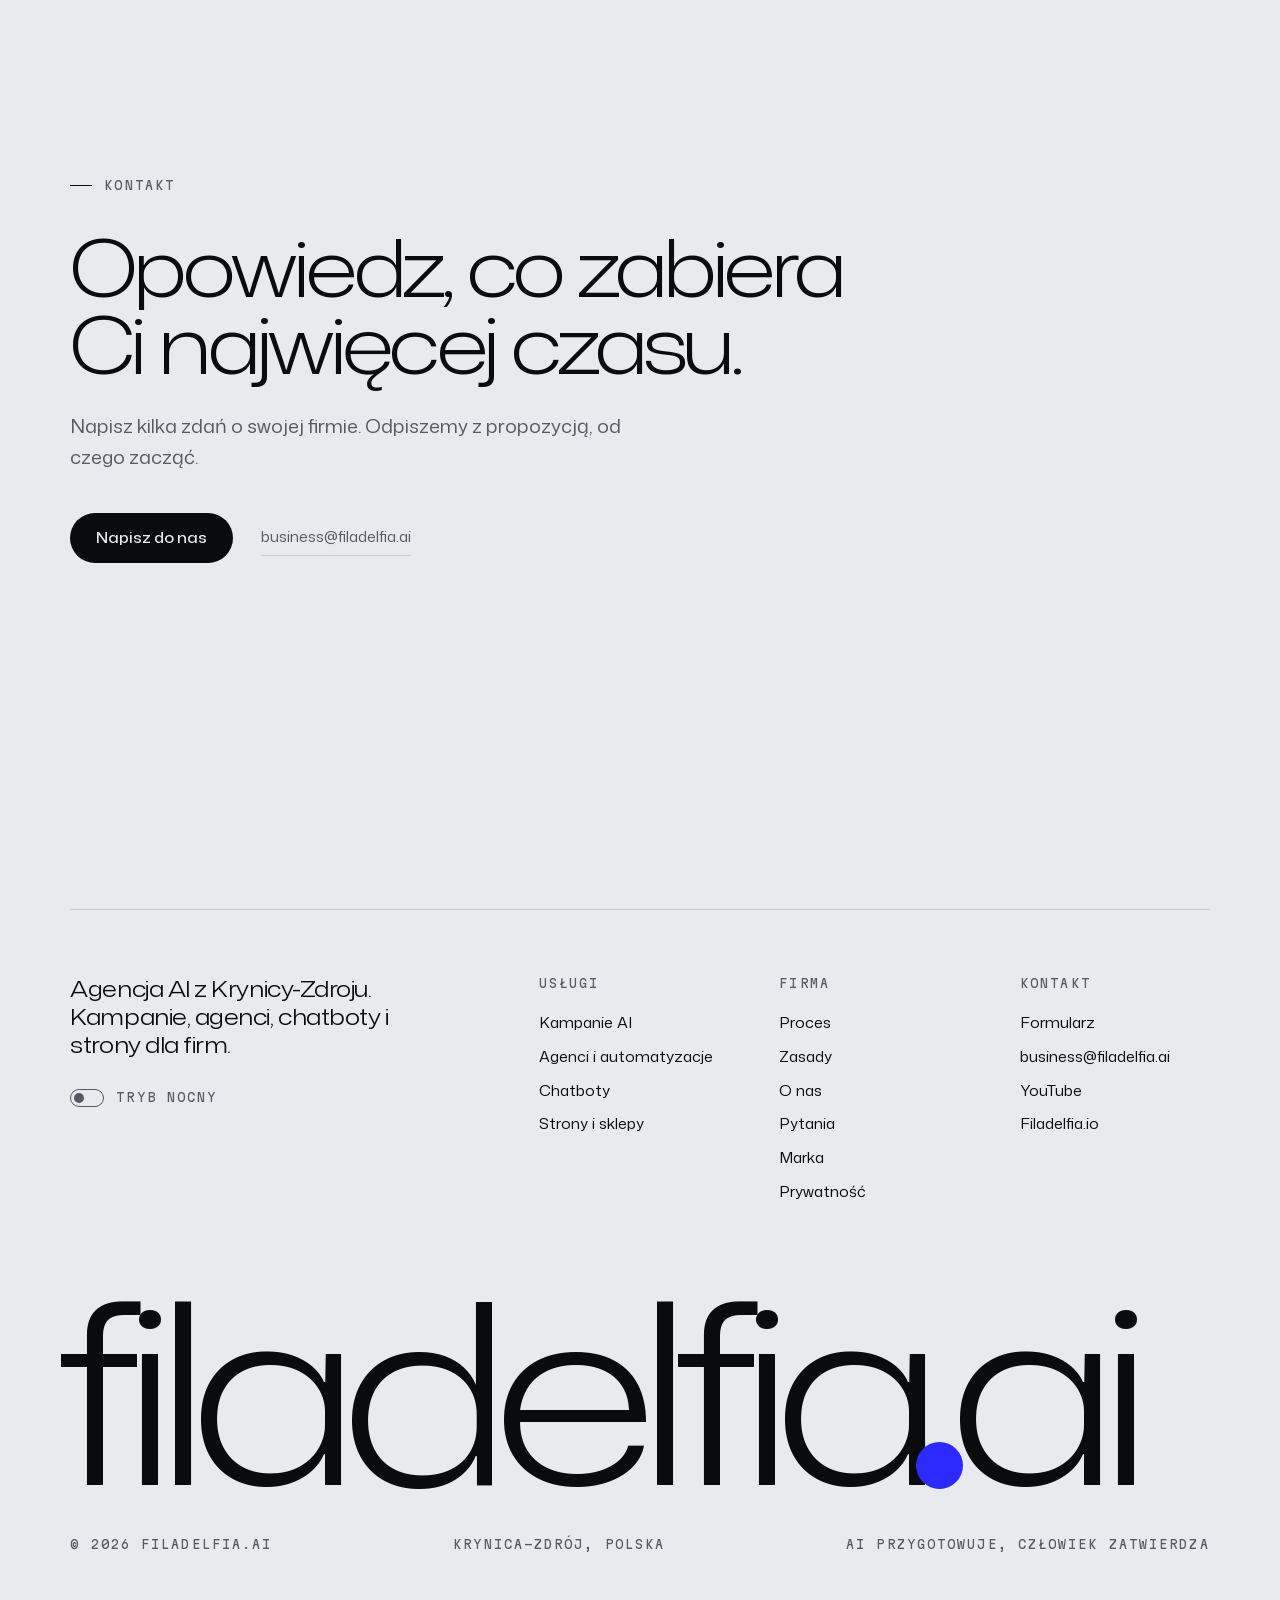
==== commit 9a6a9a11: "Dema: własne pytania i źródła w czacie, hasła i strefa bezpieczna w reklamach, kolor i widok w panel" ====
--- a/index.html
+++ b/index.html
@@ -23,7 +23,7 @@
   <link rel="apple-touch-icon" href="icon-180.png">
   <link rel="manifest" href="manifest.webmanifest">
   <link rel="preload" href="fonts/mona-sans-latin.woff2" as="font" type="font/woff2" crossorigin>
-  <link rel="stylesheet" href="styles.css?v=63ae430e29">
+  <link rel="stylesheet" href="styles.css?v=c62b75db5a">
 </head>
 <body>
   <a class="skip" href="#main">Przejdź do treści</a>
@@ -397,6 +397,6 @@
     <form id="cmdForm"><span aria-hidden="true">›</span><input id="cmdIn" type="text" autocomplete="off" autocapitalize="off" autocorrect="off" spellcheck="false" aria-label="Polecenie" placeholder="pomoc"><button type="button" id="cmdClose" aria-label="Zamknij wiersz poleceń">esc</button></form>
   </div>
 
-  <script src="script.js?v=c16ca26e66" defer></script>
+  <script src="script.js?v=1048e3d35c" defer></script>
 </body>
 </html>
--- a/styles.css
+++ b/styles.css
@@ -366,7 +366,7 @@
 .split { display: grid; grid-template-columns: minmax(0, 5fr) minmax(0, 7fr); gap: clamp(40px, 7vw, 140px); align-items: start; }
 .picker__label { color: var(--slate); margin: clamp(28px, 2.8vw, 44px) 0 12px; }
 .sources { display: flex; flex-wrap: wrap; gap: 8px; }
-.sources span { display: inline-flex; align-items: center; height: clamp(38px, 2.8vw, 46px); padding: 0 clamp(14px, 1.2vw, 20px); border: 1px dashed var(--slate); border-radius: 8px; font-size: var(--t-sm); color: var(--slate); }
+.sources span { transition: border-color .3s, color .3s, background .3s; display: inline-flex; align-items: center; height: clamp(38px, 2.8vw, 46px); padding: 0 clamp(14px, 1.2vw, 20px); border: 1px dashed var(--slate); border-radius: 8px; font-size: var(--t-sm); color: var(--slate); }
 
 /* czat-przykład */
 .chatbox { display: flex; flex-direction: column; border: 1px solid var(--ink); border-radius: 18px; background: var(--bg); overflow: hidden; }
@@ -379,6 +379,14 @@
 .chatbox__log p.chat__sys { align-self: center; max-width: none; color: var(--signal); font-size: var(--t-mono); margin: 6px 0 2px; }
 .chatbox__asks { padding: clamp(14px, 1.4vw, 22px) clamp(18px, 2vw, 30px); border-top: 1px solid var(--line); }
 .chips button:disabled { opacity: .4; border-color: var(--line); }
+.sources span.is-used { border-style: solid; border-color: var(--ink); color: var(--ink); background: color-mix(in srgb, var(--ink) 6%, var(--bg)); }
+.chatbox__log p.chat__src { align-self: flex-start; max-width: none; margin: -4px 0 4px 6px; color: var(--slate); font-size: var(--t-mono); }
+.chatbox__form { display: flex; gap: 8px; padding: 0 clamp(18px, 2vw, 30px) clamp(14px, 1.4vw, 22px); }
+.chatbox__form input { flex: 1; min-width: 0; height: 48px; padding: 0 18px; border: 1px solid var(--line); border-radius: 999px; background: none; color: var(--ink); font: inherit; font-size: 16px; transition: border-color .2s; }
+.chatbox__form input::placeholder { color: var(--slate); opacity: 1; }
+.chatbox__form input:focus { outline: none; border-color: var(--ink); }
+.chatbox__form button { flex: none; width: 48px; height: 48px; border-radius: 50%; background: var(--ink); color: var(--bg); font-size: 18px; transition: opacity .2s; }
+.chatbox__form button:disabled { opacity: .35; }
 .chatbox__reset { align-self: flex-start; margin: 0 clamp(18px, 2vw, 30px) clamp(14px, 1.4vw, 22px); }
 @keyframes rise { from { opacity: 0; transform: translateY(8px); } }
 @keyframes blink { 50% { opacity: .35; } }
@@ -390,21 +398,41 @@
 .formats__frame[data-f="11"] { height: min(70cqh, 80cqw); width: min(70cqh, 80cqw); }
 .formats__frame[data-f="169"] { width: min(86cqw, 62cqh * 16 / 9); height: calc(min(86cqw, 62cqh * 16 / 9) * 9 / 16); }
 .formats__meta { margin-top: 14px; color: var(--slate); }
+/* hasło i strefa bezpieczna: wymiary liczone od samego kadru, więc pasują do każdego formatu */
+.formats__frame { position: relative; container-type: size; --st: 6cqh; --sb: 6cqh; }
+.formats__frame[data-f="916"] { --st: 12cqh; --sb: 19cqh; }
+.formats__frame[data-f="169"] { --st: 8cqh; --sb: 8cqh; }
+.formats__frame::after { content: ''; position: absolute; inset: 0; background: linear-gradient(transparent 42%, rgba(10, 11, 13, .62)); transition: opacity .35s; pointer-events: none; }
+.formats__frame.is-plain::after { opacity: 0; }
+.formats__copy { position: absolute; z-index: 1; left: 8cqw; right: 8cqw; bottom: calc(var(--sb) + 3cqh); color: #fff; font-size: clamp(15px, min(8.4cqw, 9.6cqh), 44px); font-weight: 500; font-stretch: 112%; line-height: 1.06; letter-spacing: -.02em; text-wrap: balance; transition: opacity .3s; }
+.formats__frame.is-plain .formats__copy { opacity: 0; }
+.formats__safe { position: absolute; z-index: 1; inset: var(--st) 6cqw var(--sb); border: 1px dashed rgba(255, 255, 255, .85); border-radius: 6px; opacity: 0; transition: opacity .3s, inset .8s cubic-bezier(.3, .7, .1, 1); pointer-events: none; }
+.formats__frame.is-safe .formats__safe { opacity: 1; }
 
 /* mini panel treści i podgląd strony */
 .cms .field:first-child { margin-top: clamp(26px, 2.6vw, 40px); }
 .cms .field { margin-top: 24px; }
 .cms__check { display: flex; align-items: center; gap: 12px; margin-top: 26px; font-size: var(--t-sm); cursor: pointer; }
 .cms__check input { width: 20px; height: 20px; accent-color: var(--ink); margin: 0; }
+.cms__colors i { width: 12px; height: 12px; margin-right: 9px; border-radius: 50%; background: var(--c); box-shadow: 0 0 0 1px color-mix(in srgb, var(--ink) 25%, transparent); }
+.cms .picker__label { margin-top: 26px; }
 .cms__note { margin-top: 22px; font-size: var(--t-sm); color: var(--slate); }
-.site { border: 1px solid var(--ink); border-radius: 16px; overflow: hidden; background: #fff; color: #0A0B0D; box-shadow: 0 30px 70px rgba(10, 11, 13, .14); position: sticky; top: 110px; }
+.site { border: 1px solid var(--ink); border-radius: 16px; overflow: hidden; background: #fff; color: #0A0B0D; box-shadow: 0 30px 70px rgba(10, 11, 13, .14); --acc: #0A0B0D; margin: 0 auto; max-width: 100%; transition: max-width .6s cubic-bezier(.3, .7, .1, 1); }
 .site__bar { display: flex; align-items: center; gap: 7px; padding: 13px 16px; border-bottom: 1px solid #0A0B0D; background: #F3F4F6; }
 .site__bar i { width: 9px; height: 9px; border-radius: 50%; border: 1px solid #0A0B0D; }
 .site__bar span { margin-left: 12px; color: #565B63; text-transform: none; letter-spacing: .02em; }
 .site__body { display: grid; gap: clamp(14px, 1.4vw, 22px); padding: clamp(28px, 4vw, 72px) clamp(22px, 3.4vw, 60px) clamp(32px, 4.4vw, 80px); min-height: clamp(300px, 30vw, 460px); align-content: center; }
 .site__h { font-size: clamp(28px, 3.3vw, 58px); font-weight: 300; font-stretch: 122%; line-height: 1.04; letter-spacing: -.036em; overflow-wrap: anywhere; }
 .site__p { font-size: var(--t-body); color: #565B63; max-width: 30em; overflow-wrap: anywhere; }
-.site__btn { display: inline-flex; align-items: center; min-height: 48px; padding: 0 24px; border-radius: 999px; background: #0A0B0D; color: #fff; font-size: var(--t-sm); font-weight: 500; overflow-wrap: anywhere; }
+.site__btn { display: inline-flex; align-items: center; min-height: 48px; padding: 0 24px; border-radius: 999px; background: var(--acc); color: #fff; font-size: var(--t-sm); font-weight: 500; overflow-wrap: anywhere; transition: background .3s; }
+.preview { position: sticky; top: 110px; }
+.preview__views { margin-bottom: 14px; }
+.site[data-view="tel"] { max-width: 340px; }
+.site[data-view="tel"] .site__body { padding: 34px 22px 40px; min-height: 420px; }
+.site[data-view="tel"] .site__h { font-size: 30px; }
+.site[data-view="tel"] .site__btn { width: 100%; justify-content: center; }
+.site__saved { margin-left: auto; font-style: normal; color: #0E7A4F; opacity: 0; transition: opacity .3s; }
+.site__saved.is-on { opacity: 1; }
 .site__hours { color: #565B63; padding-top: clamp(14px, 1.4vw, 22px); border-top: 1px solid #C9CDD3; }
 
 /* ---------- formularz ---------- */
@@ -556,7 +584,7 @@
   .split { grid-template-columns: 1fr; }
   .chatbox__log { height: 340px; }
   .formats__stage { height: 380px; }
-  .site { position: static; }
+  .preview { position: static; }
   .type-b { margin-top: 48px; }
   .end { padding-bottom: 84px; }
   .end__cols { grid-template-columns: 1fr 1fr; }
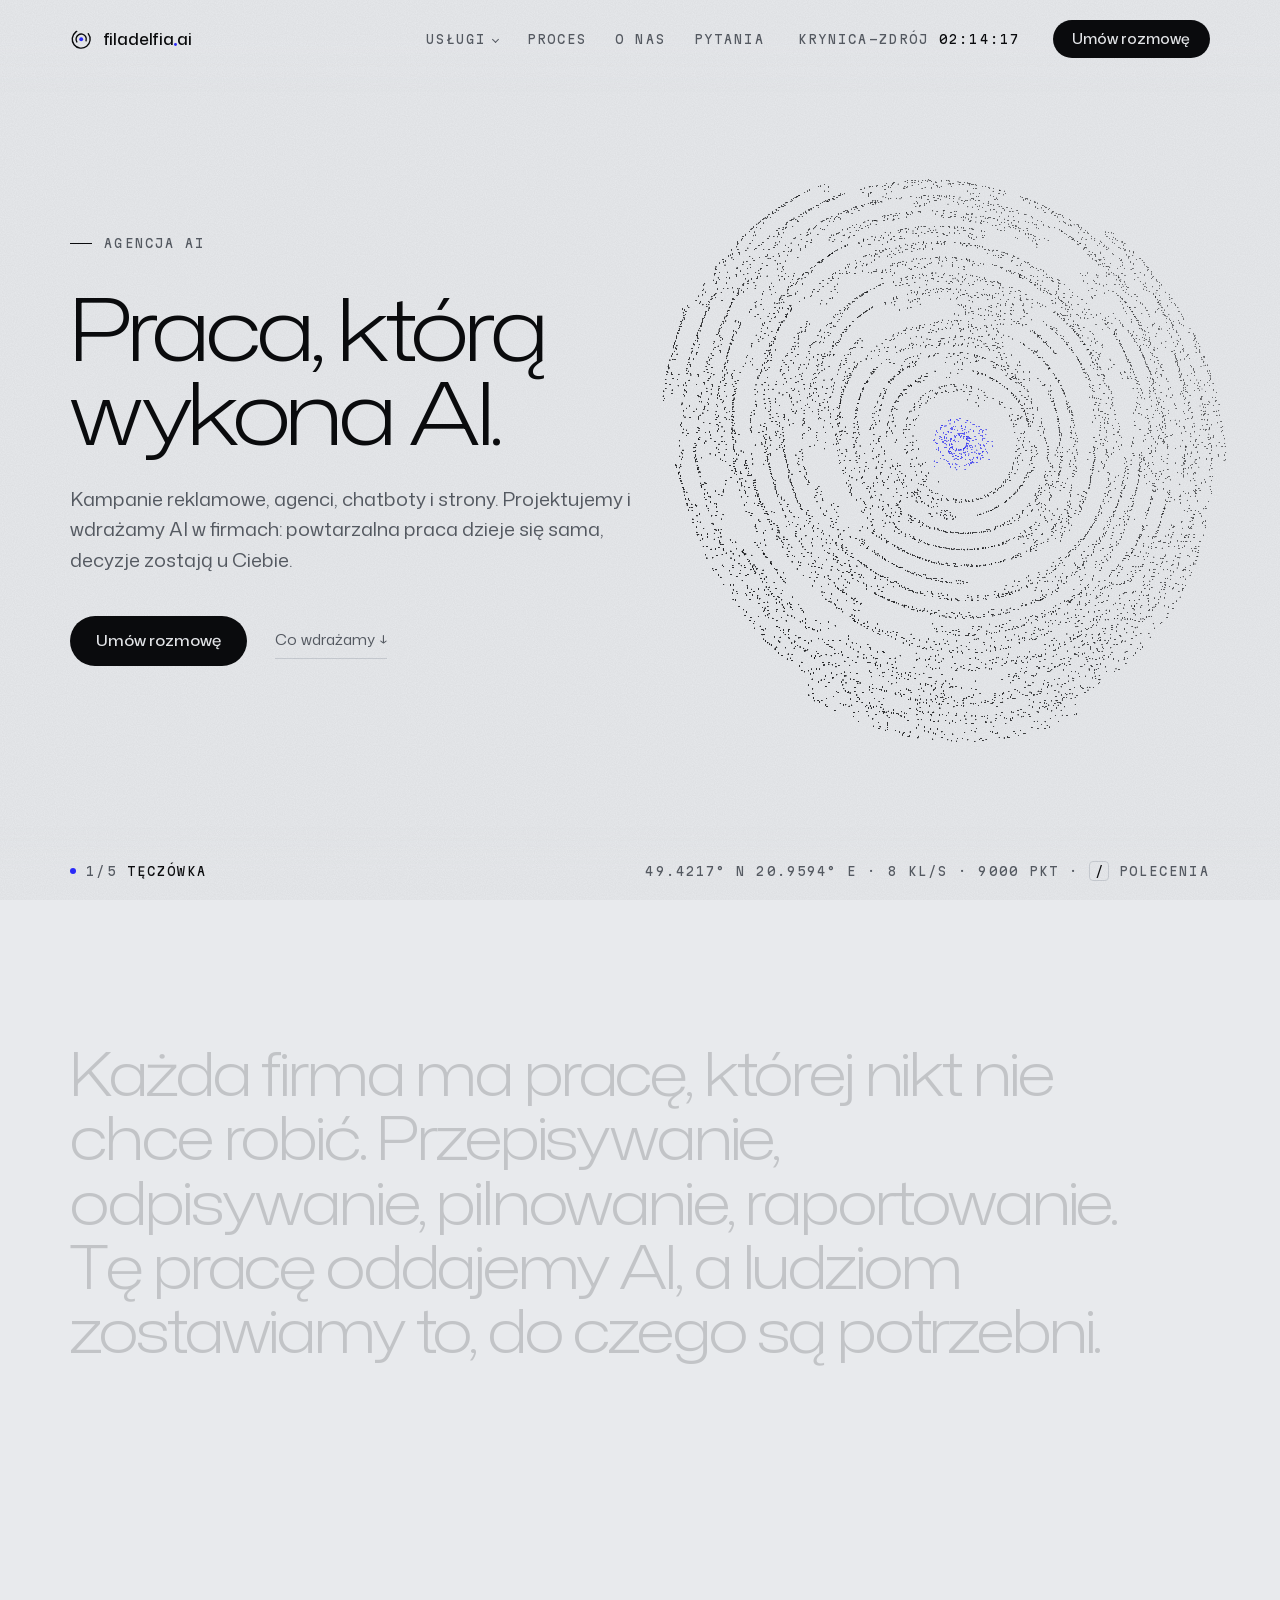
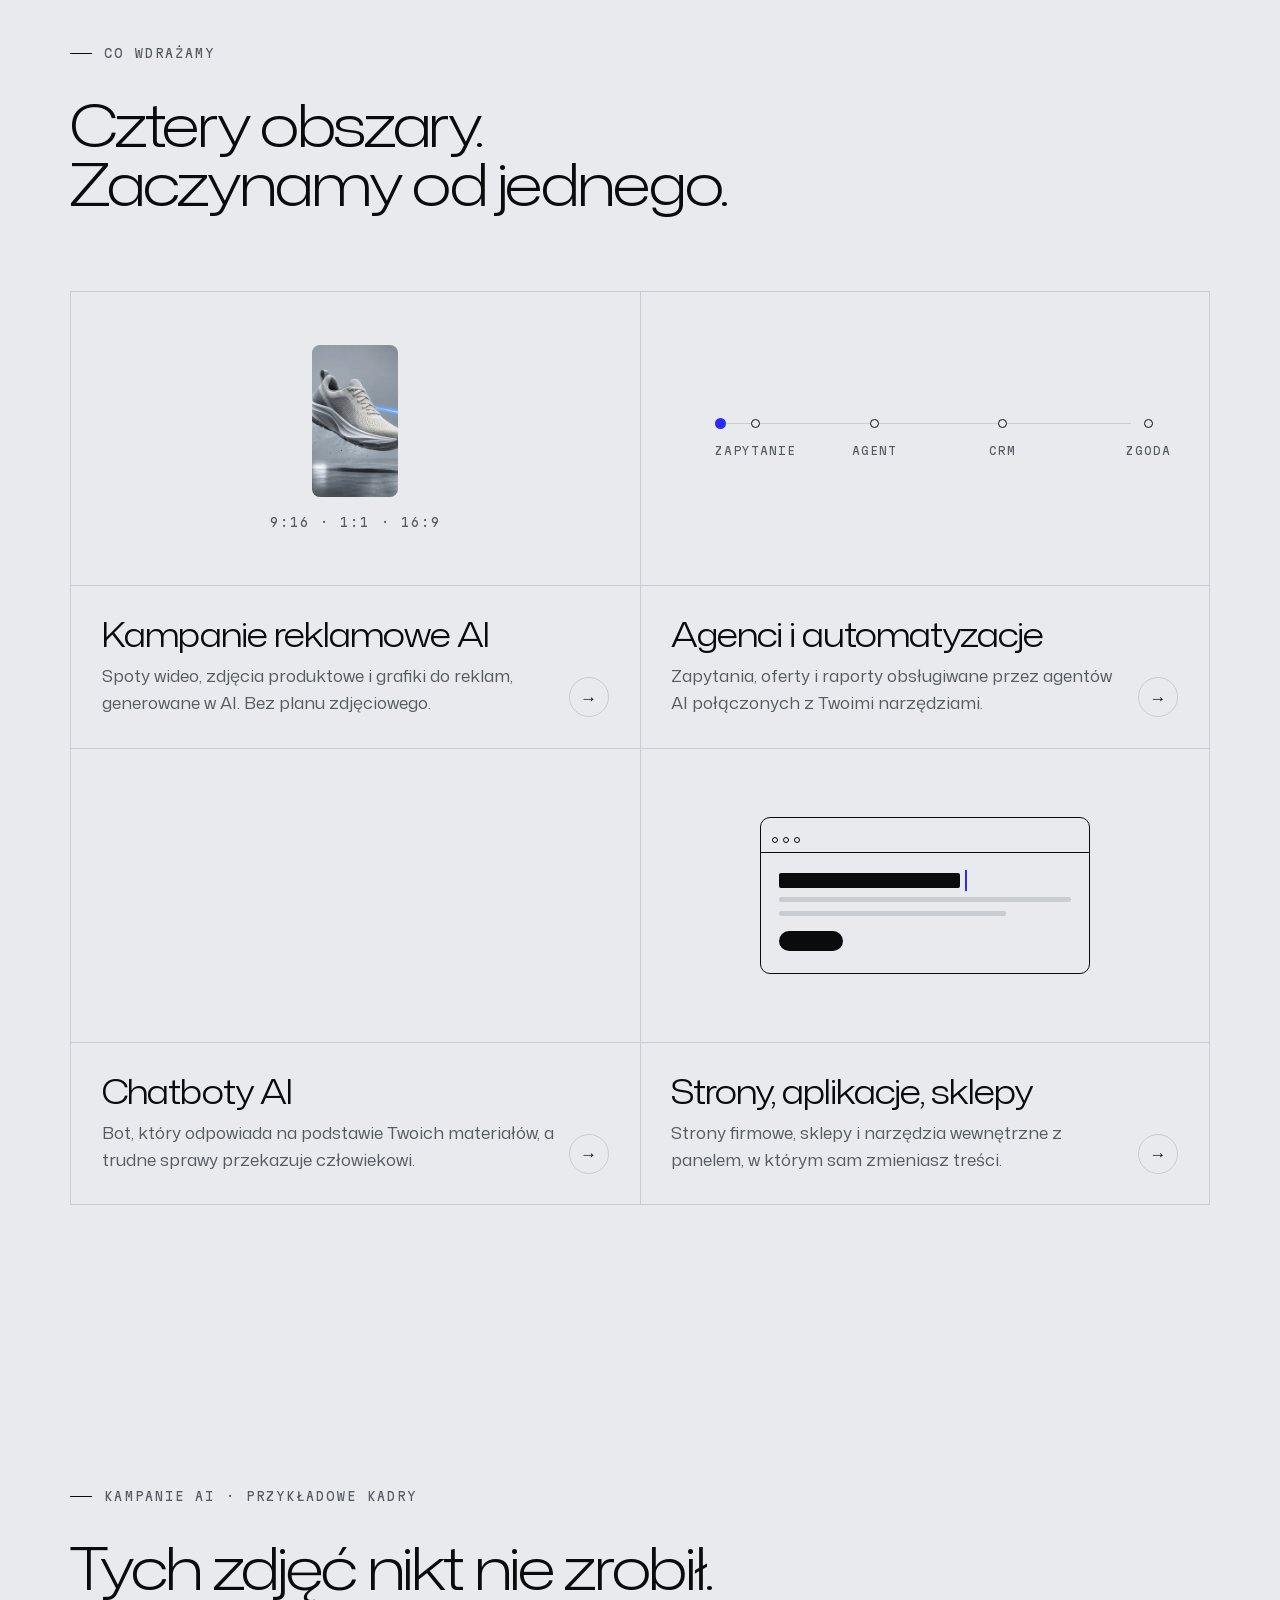
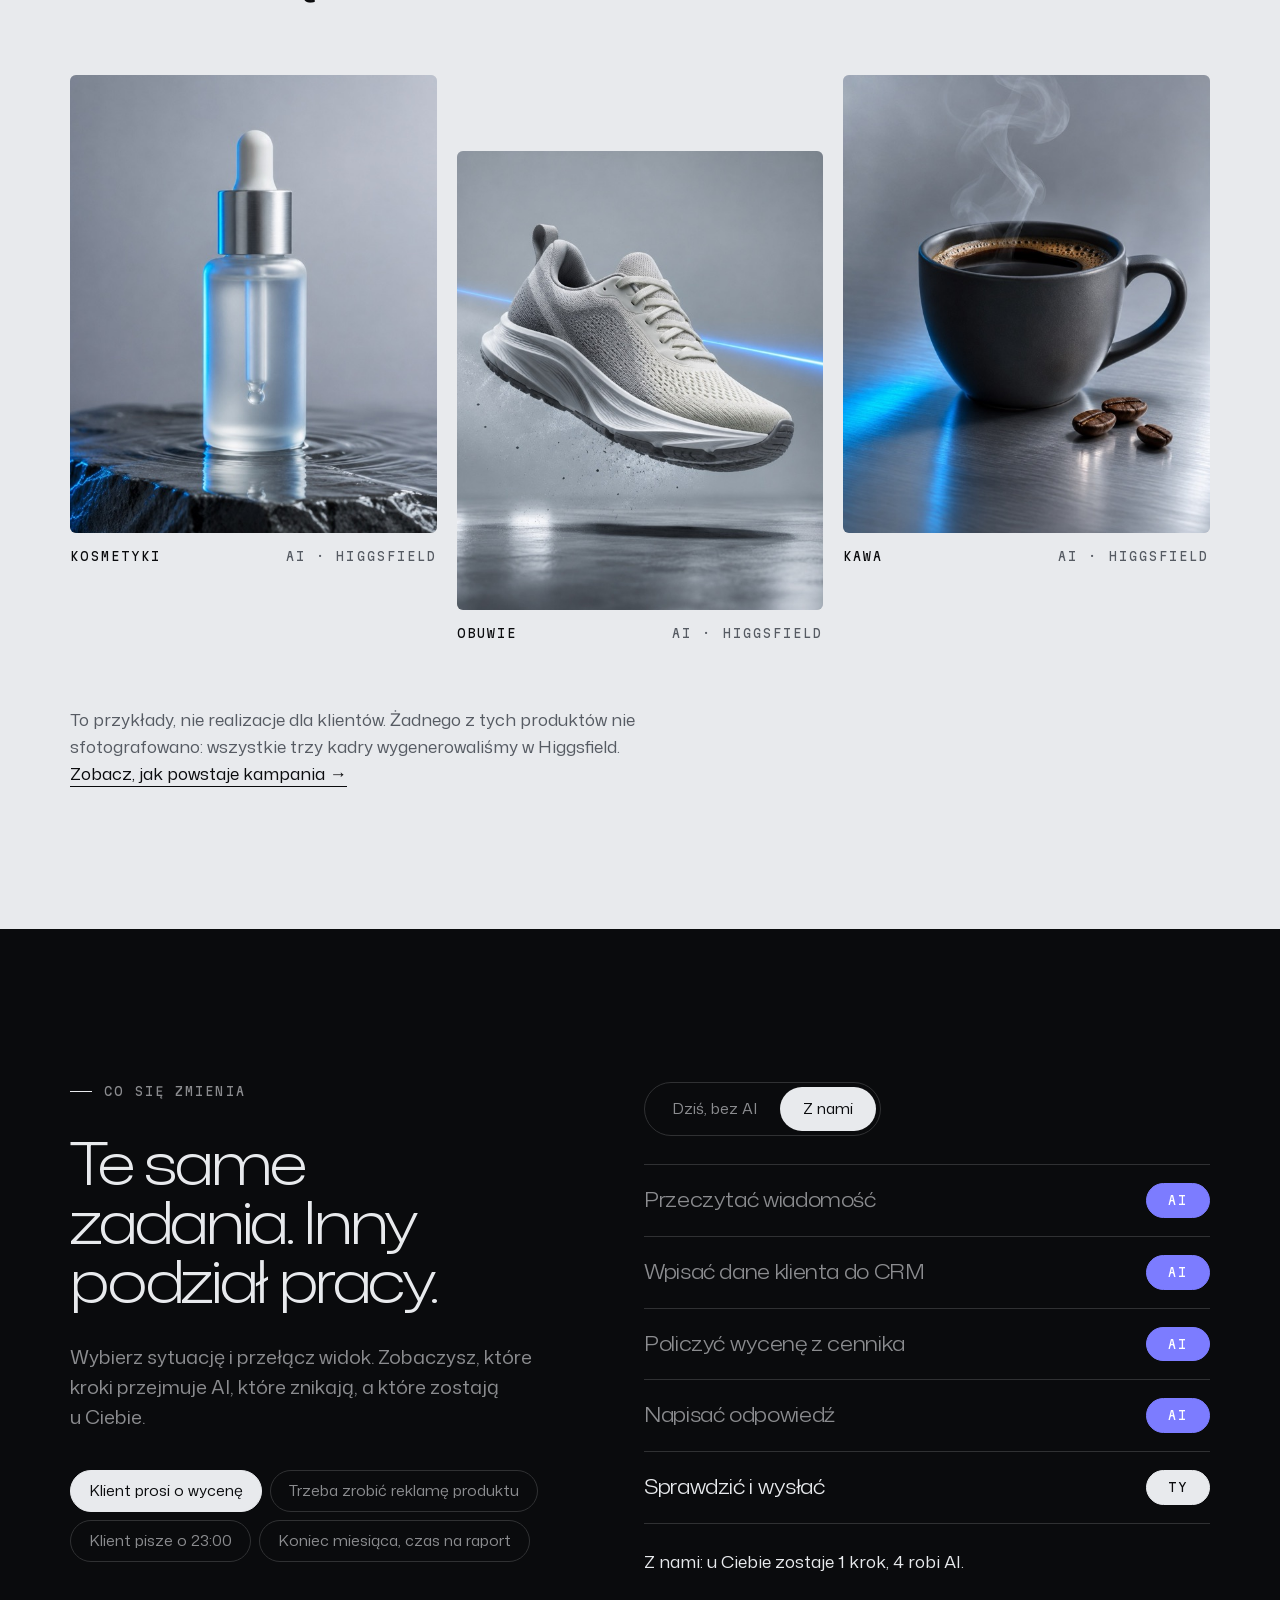
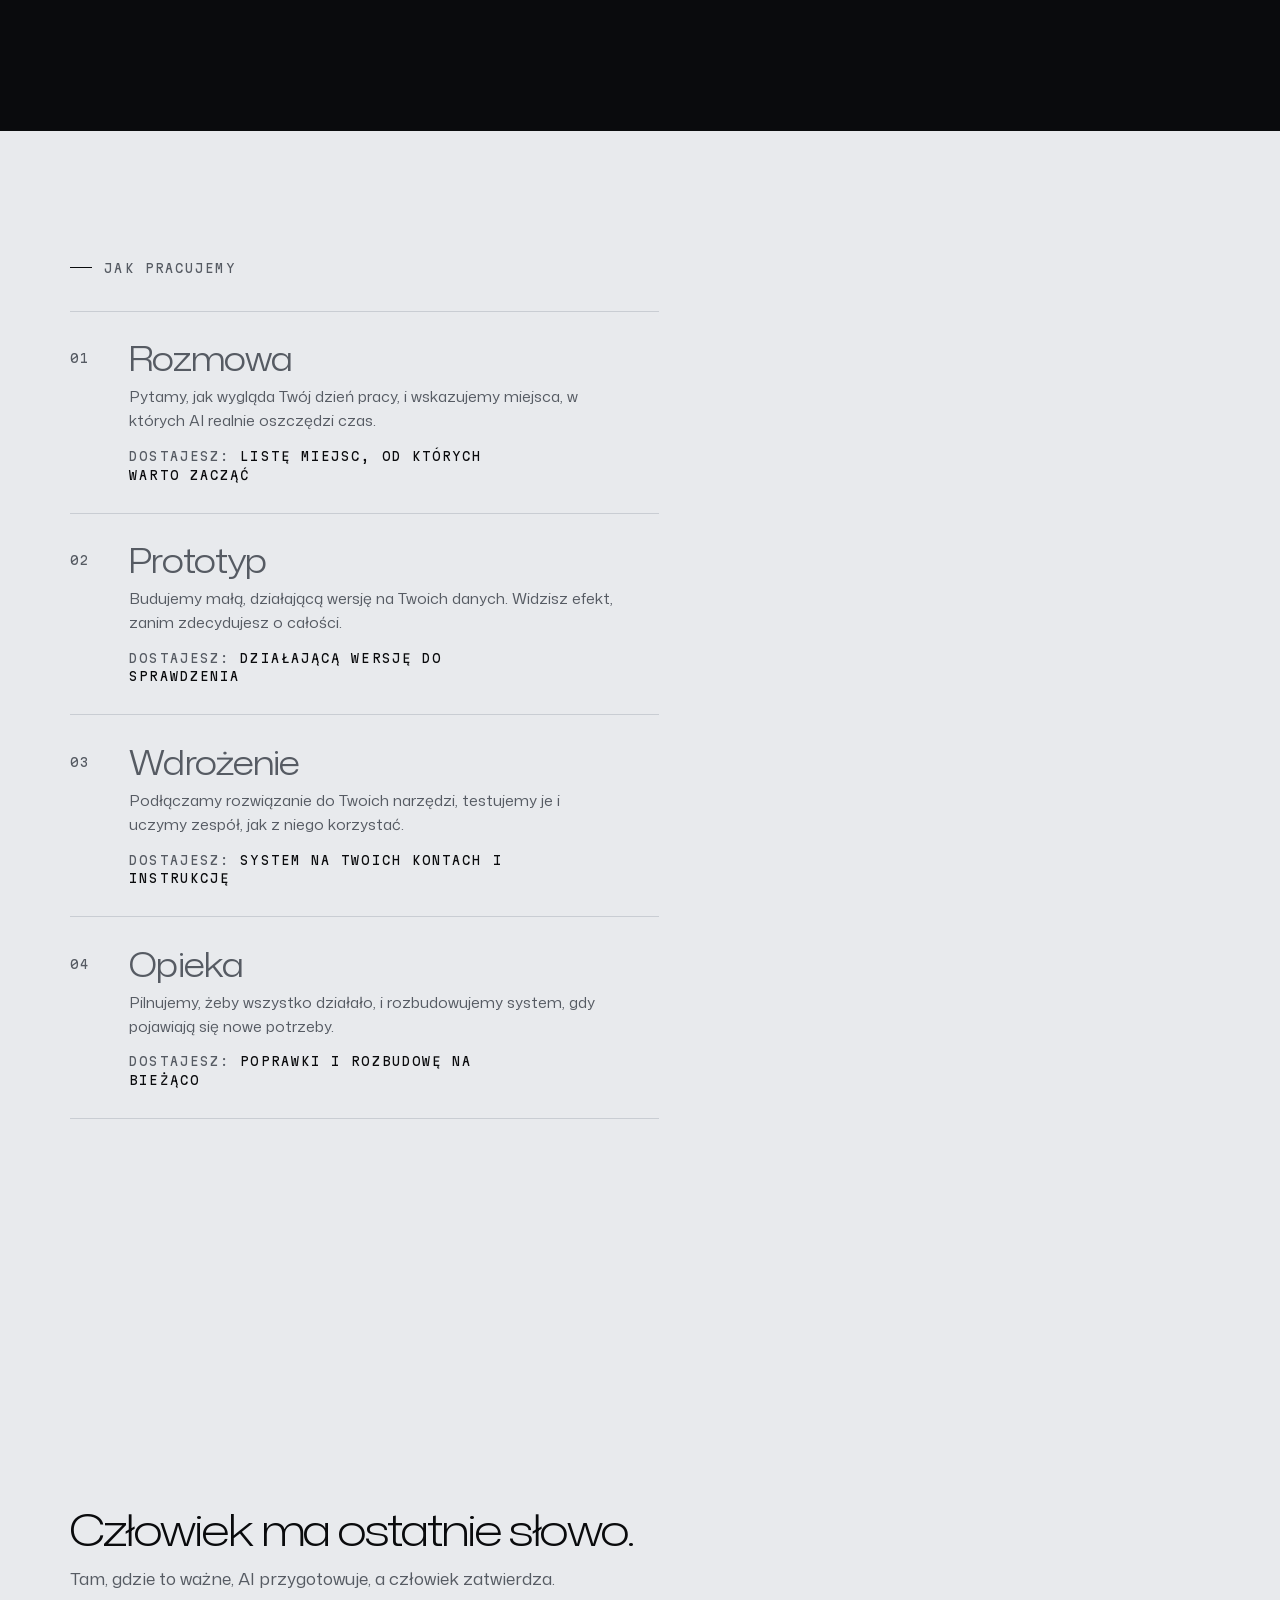
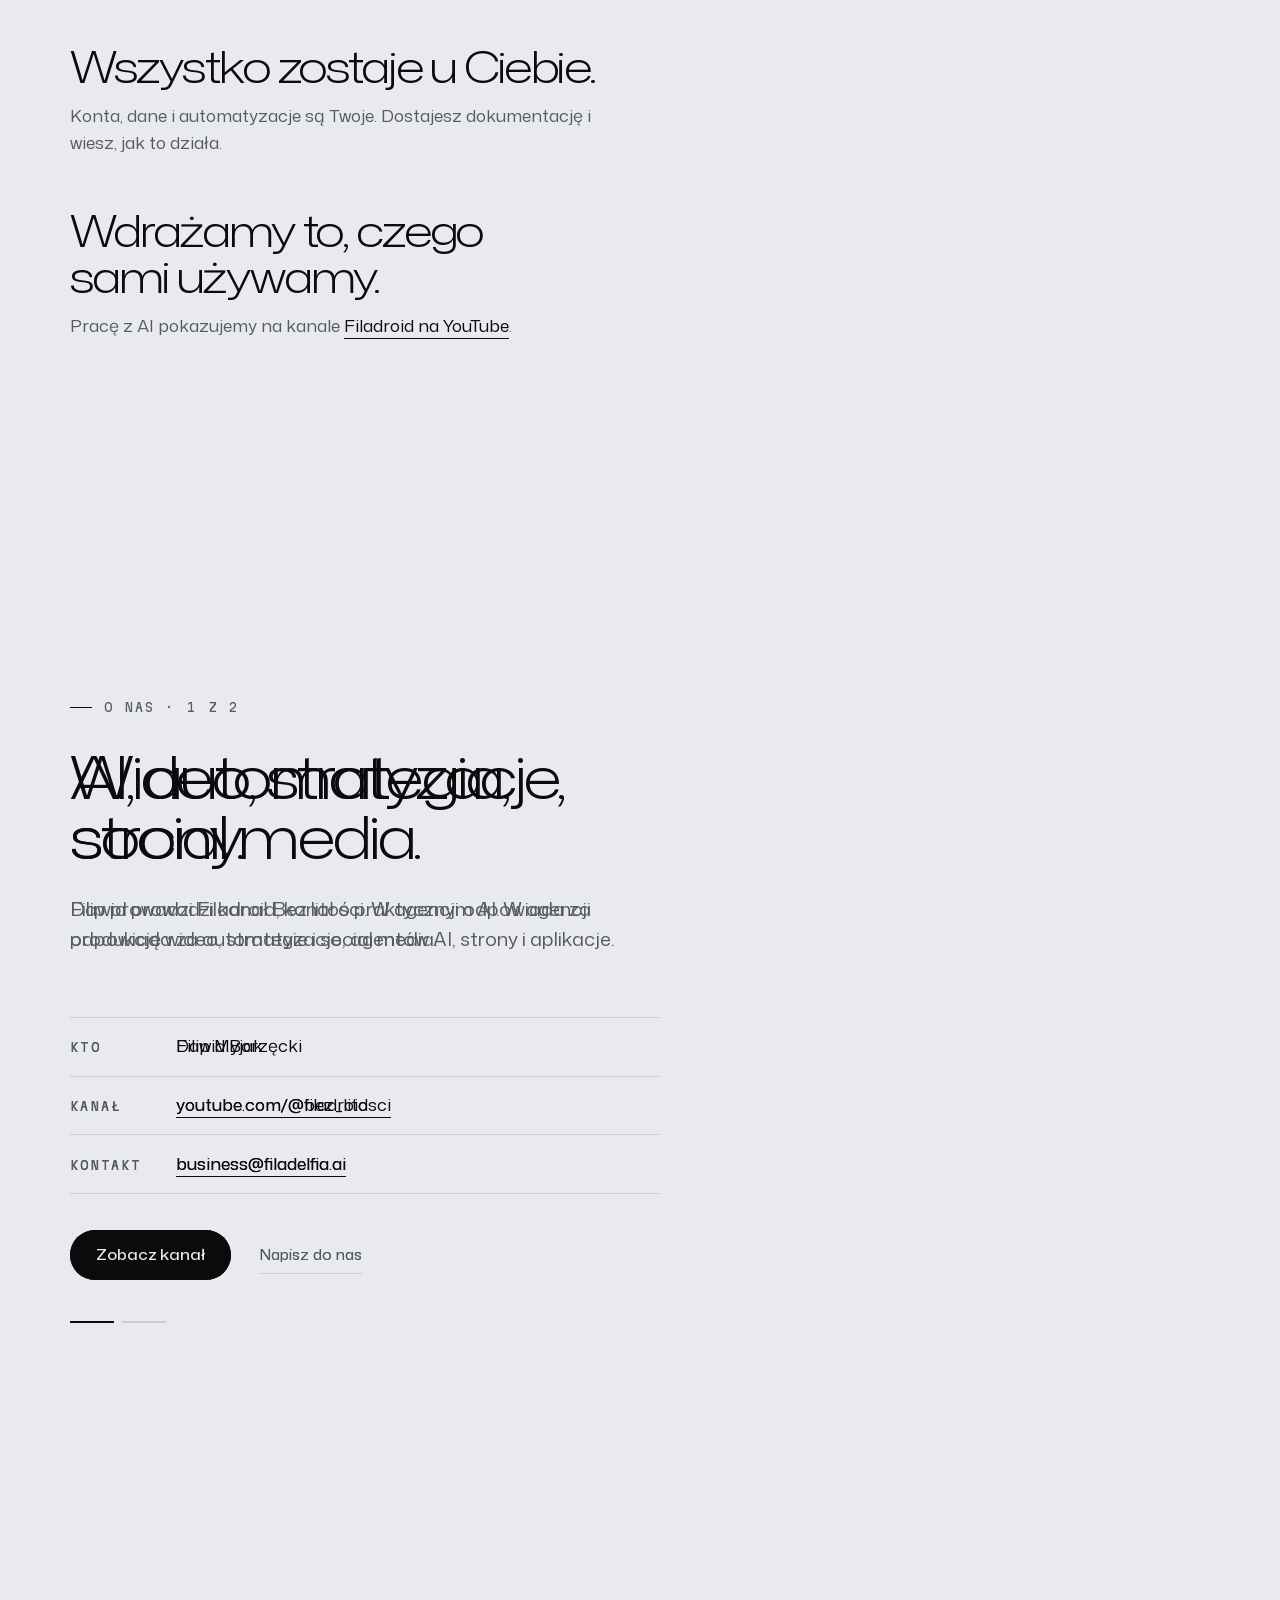
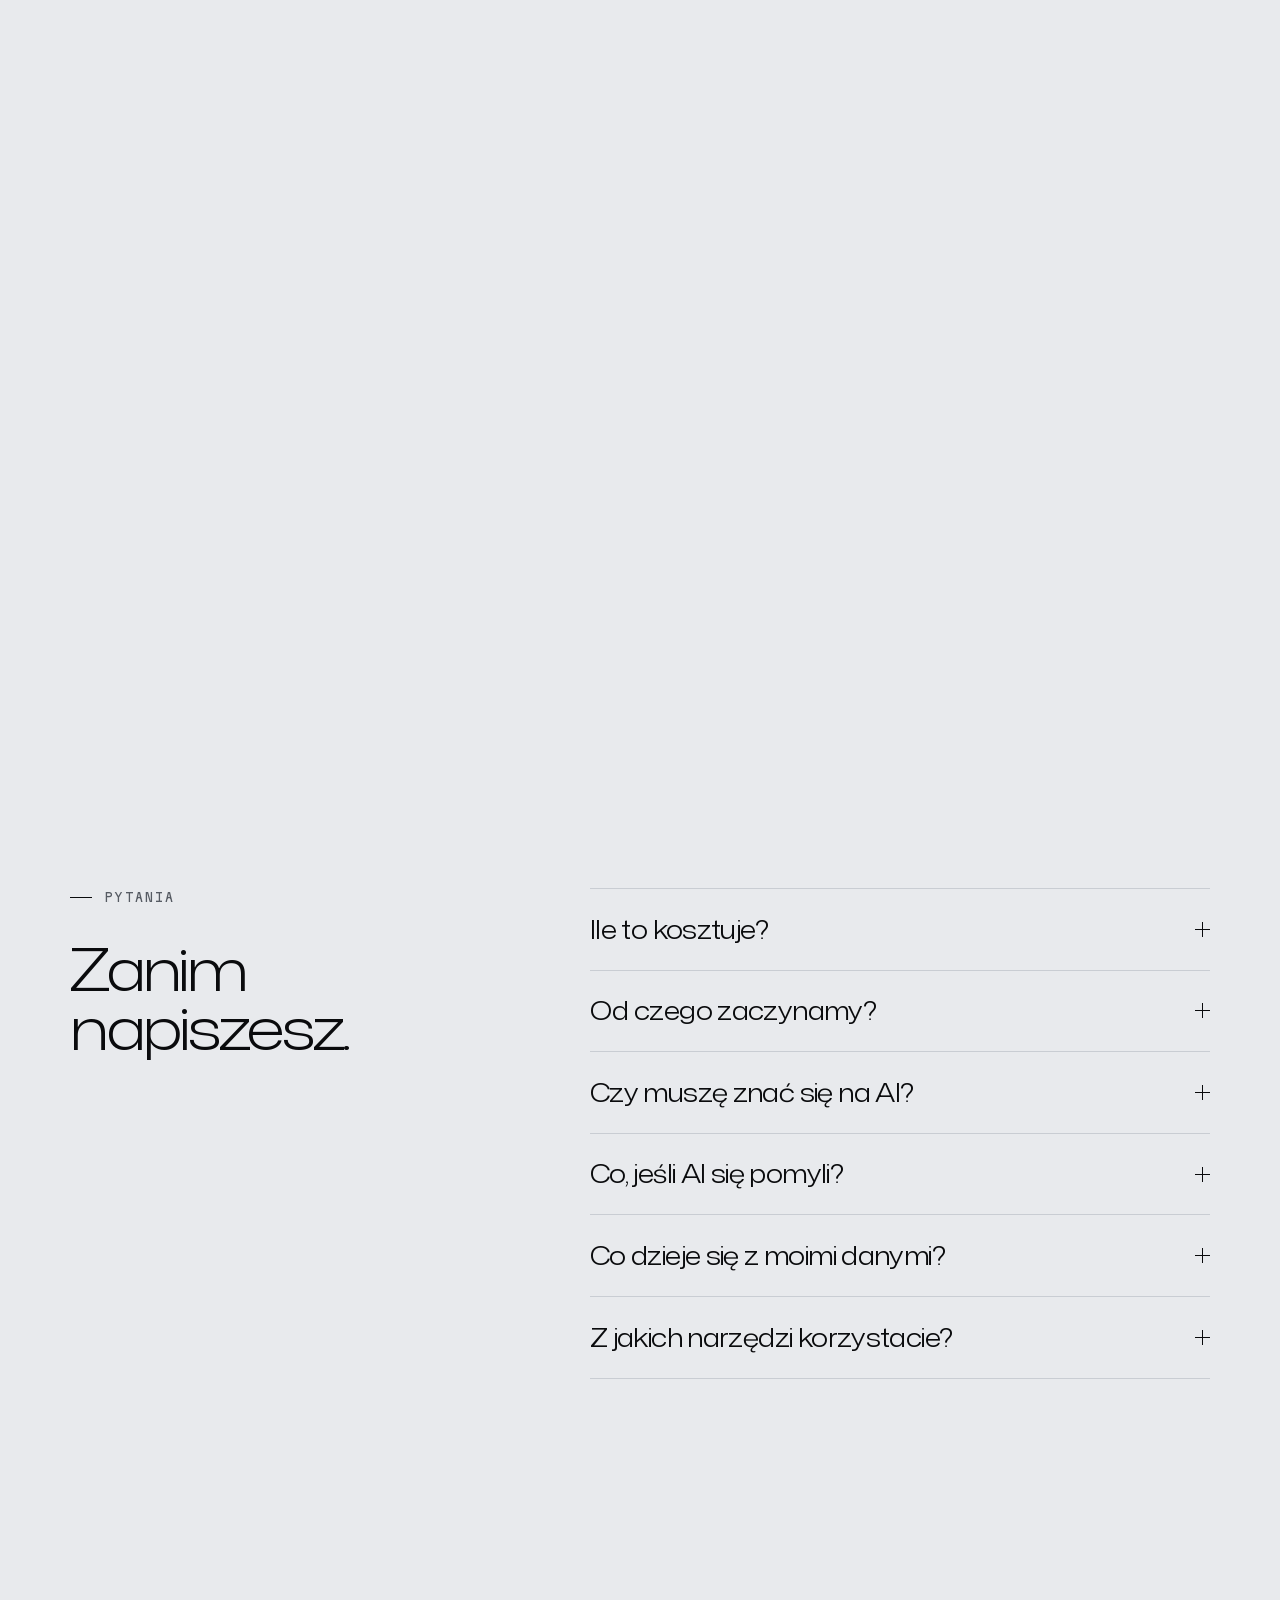
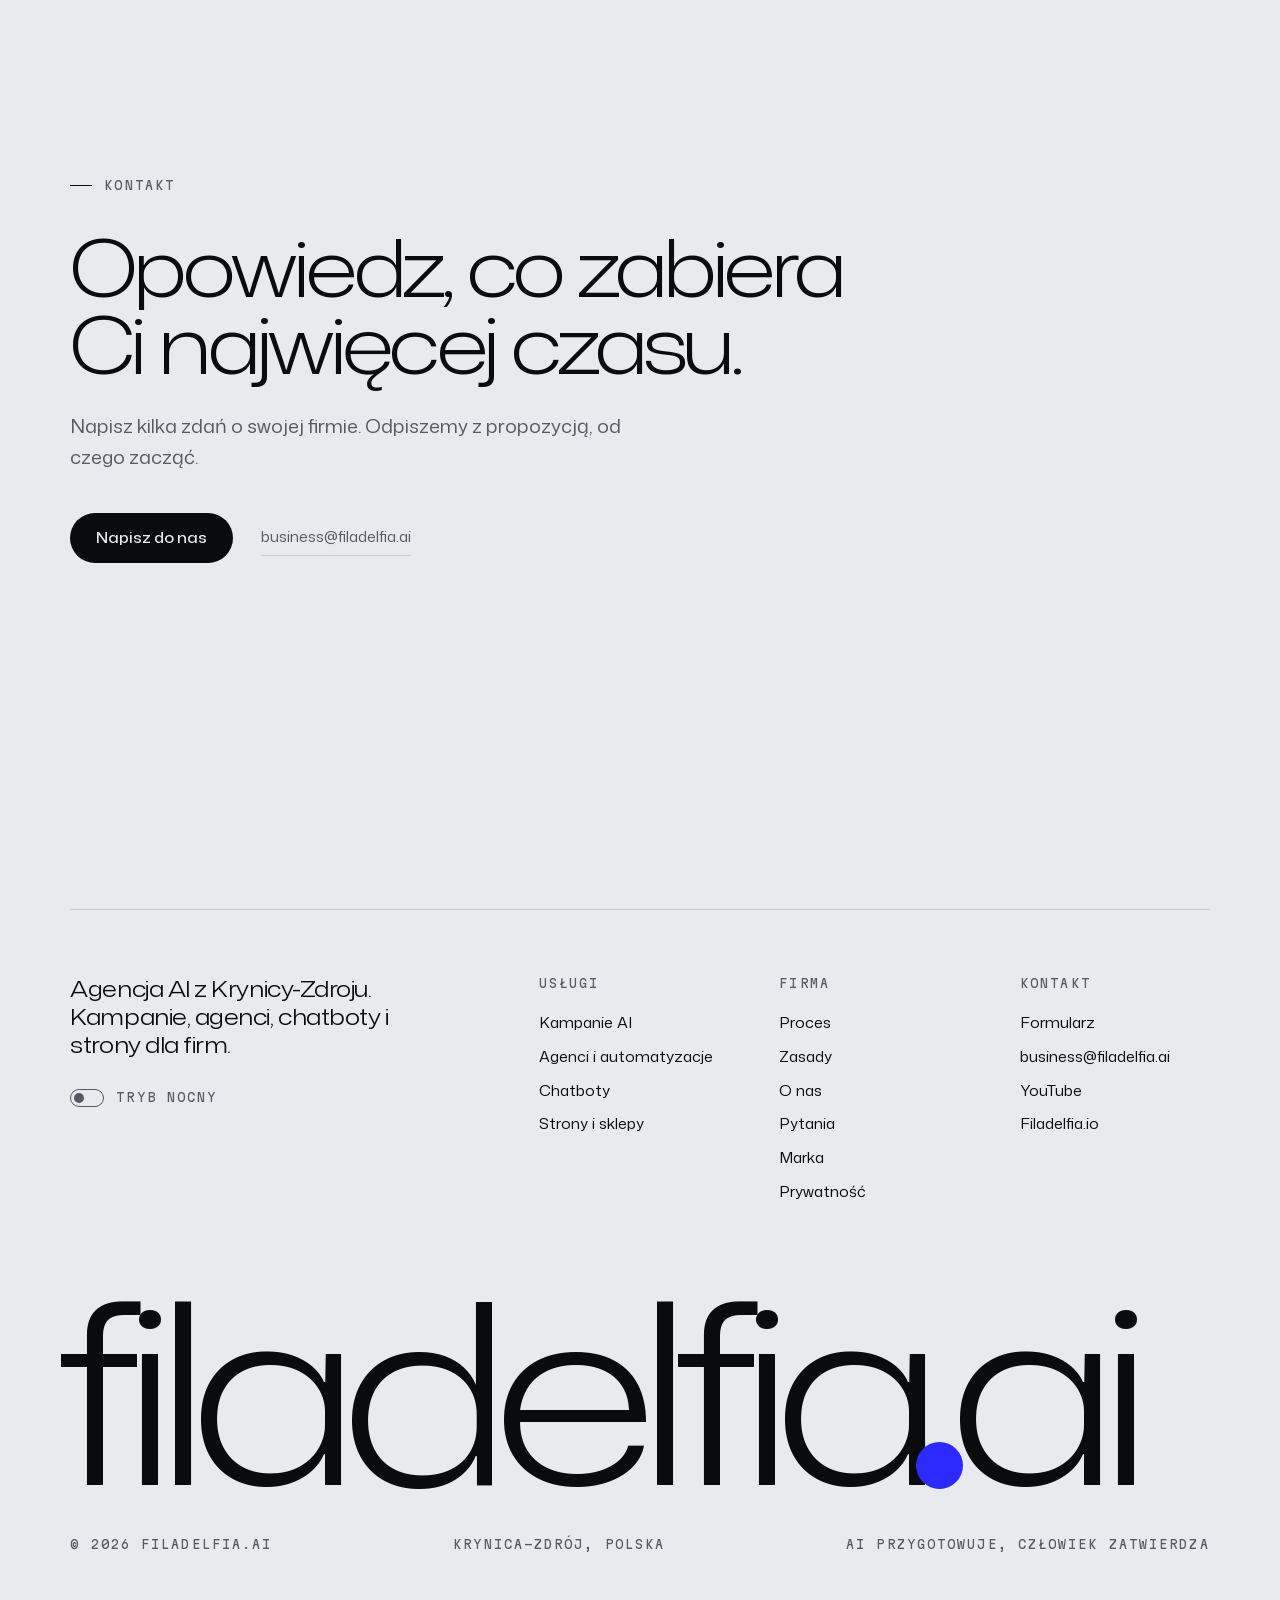
==== commit ada92f8b: "Audyt: bezpieczeństwo serwera, prywatność, SEO i kompresja - serwer nie wydaje ukrytych plików przy " ====
--- a/index.html
+++ b/index.html
@@ -5,8 +5,10 @@
   <meta name="viewport" content="width=device-width, initial-scale=1">
   <title>Filadelfia.ai — agencja AI</title>
   <meta name="description" content="Kampanie reklamowe AI, agenci i automatyzacje, chatboty oraz strony dla firm. Powtarzalna praca dzieje się sama, decyzje zostają u Ciebie.">
-  <!-- Domena tymczasowa: bez indeksowania. Usuń tę linię (w build.mjs) przy przejściu na docelową domenę. -->
+  <!-- Bez indeksowania: adres tymczasowy albo strona błędu. Build pod docelową domenę: INDEKSUJ=1 SITE=https://domena/ node build.mjs -->
   <meta name="robots" content="noindex, nofollow">
+  <link rel="canonical" href="https://myjakfilip7-jpg.github.io/filadelfia-ai/">
+  <meta property="og:url" content="https://myjakfilip7-jpg.github.io/filadelfia-ai/">
   <meta name="theme-color" content="#E8EAED">
   <meta property="og:title" content="Filadelfia.ai — agencja AI">
   <meta property="og:description" content="Kampanie reklamowe AI, agenci i automatyzacje, chatboty oraz strony dla firm. Powtarzalna praca dzieje się sama, decyzje zostają u Ciebie.">
@@ -397,6 +399,6 @@
     <form id="cmdForm"><span aria-hidden="true">›</span><input id="cmdIn" type="text" autocomplete="off" autocapitalize="off" autocorrect="off" spellcheck="false" aria-label="Polecenie" placeholder="pomoc"><button type="button" id="cmdClose" aria-label="Zamknij wiersz poleceń">esc</button></form>
   </div>
 
-  <script src="script.js?v=1048e3d35c" defer></script>
+  <script src="script.js?v=a6c583c199" defer></script>
 </body>
 </html>
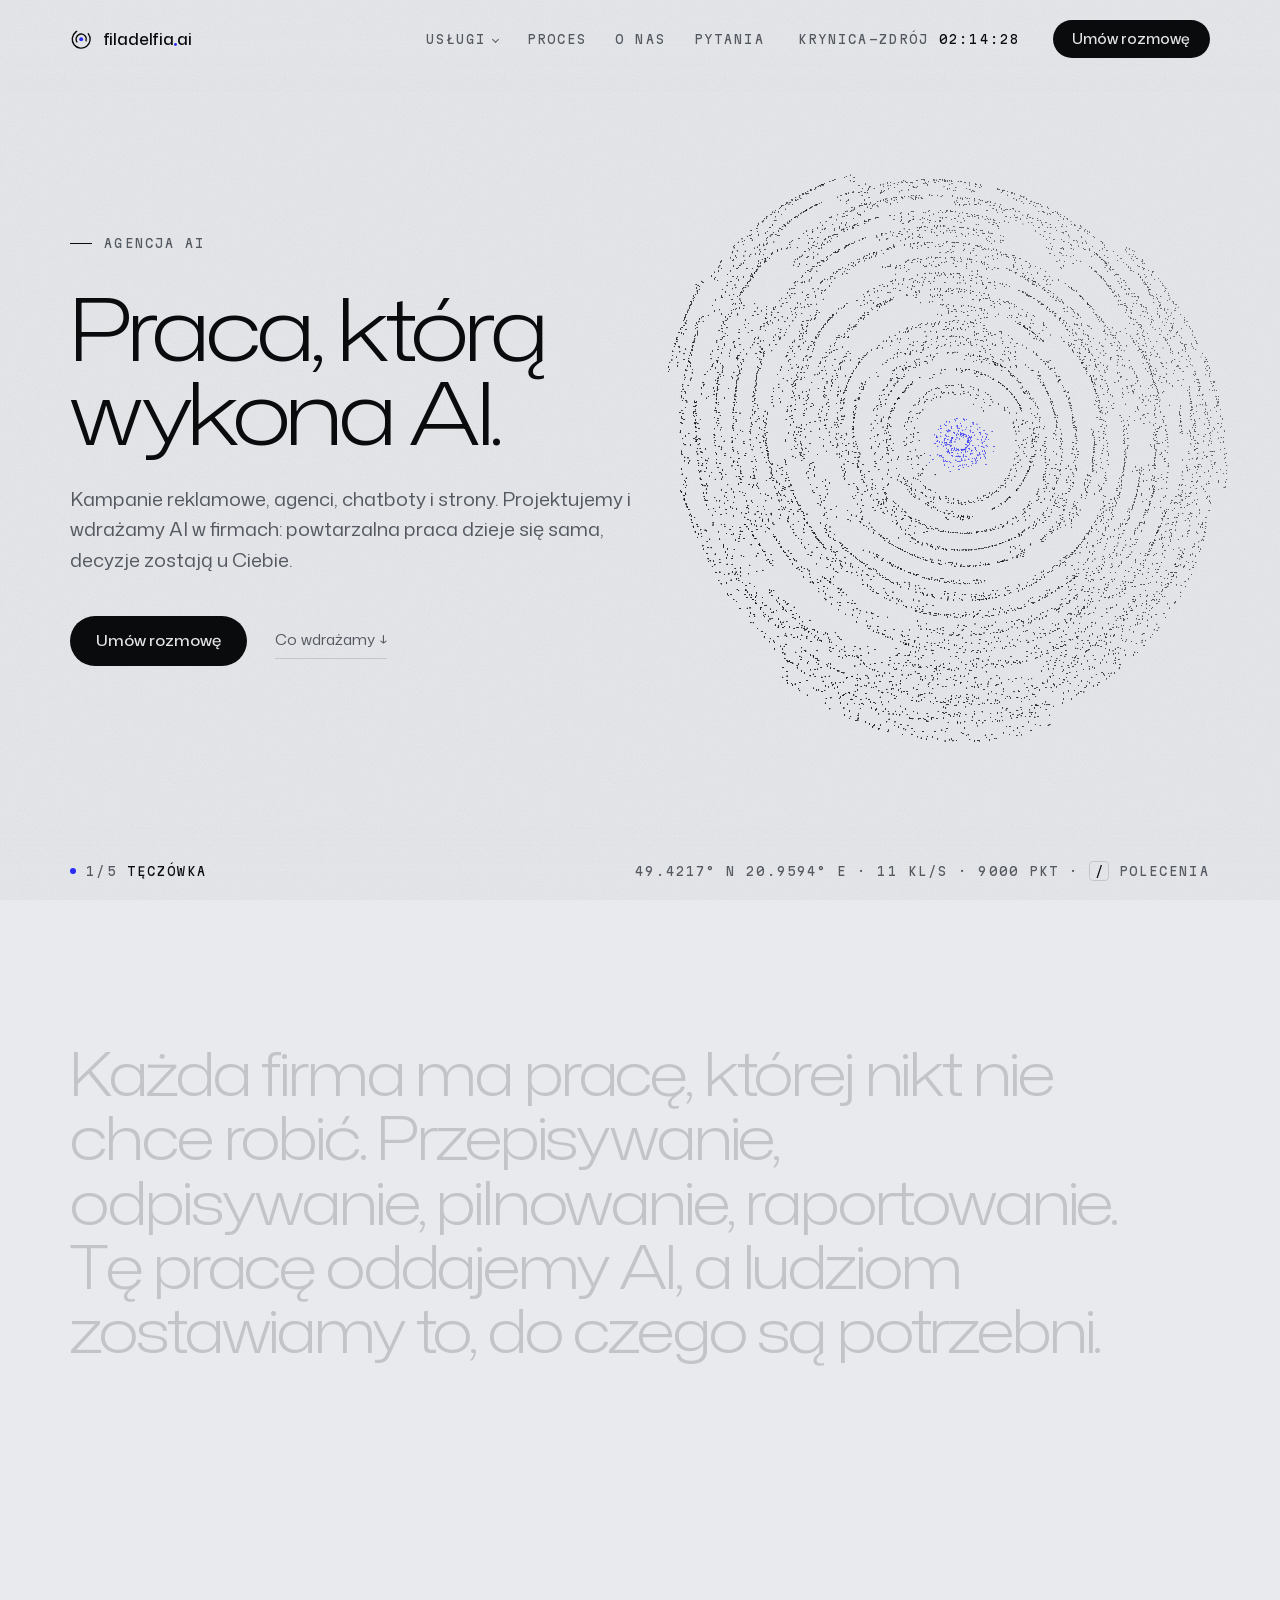
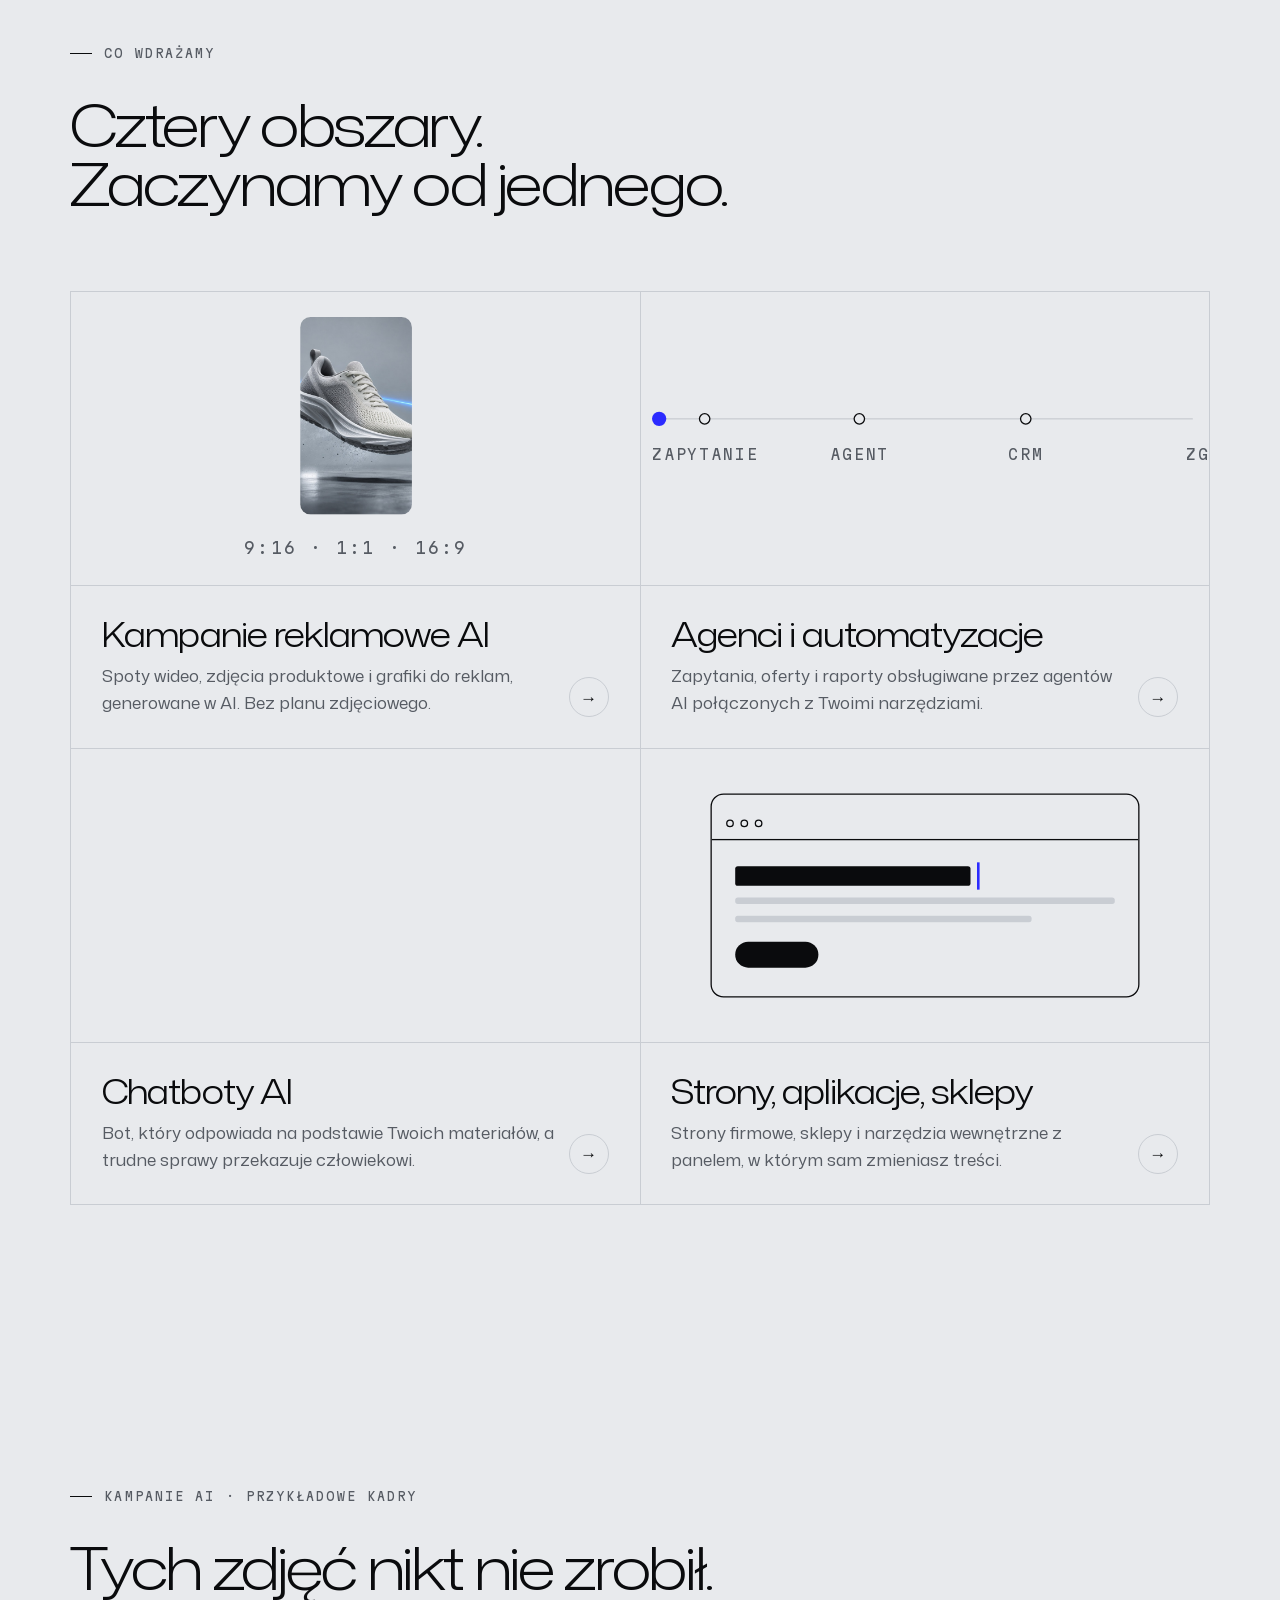
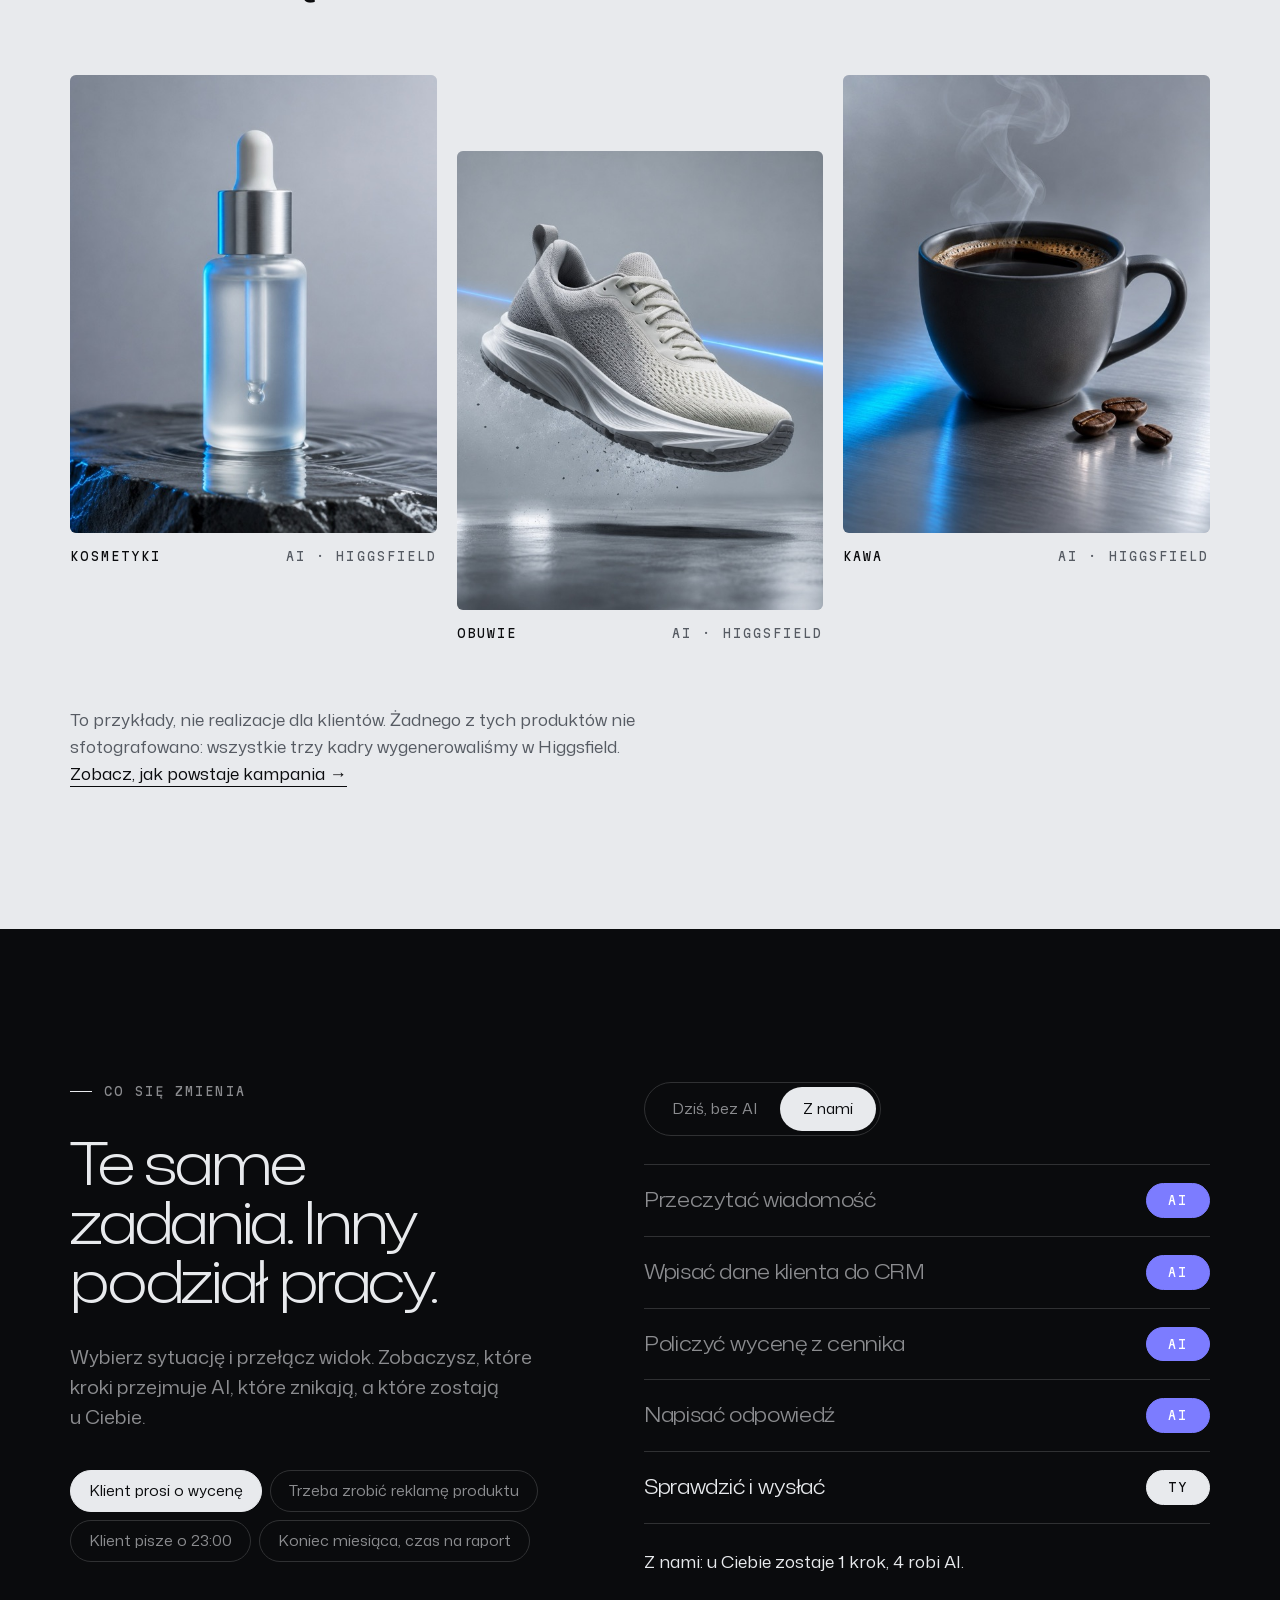
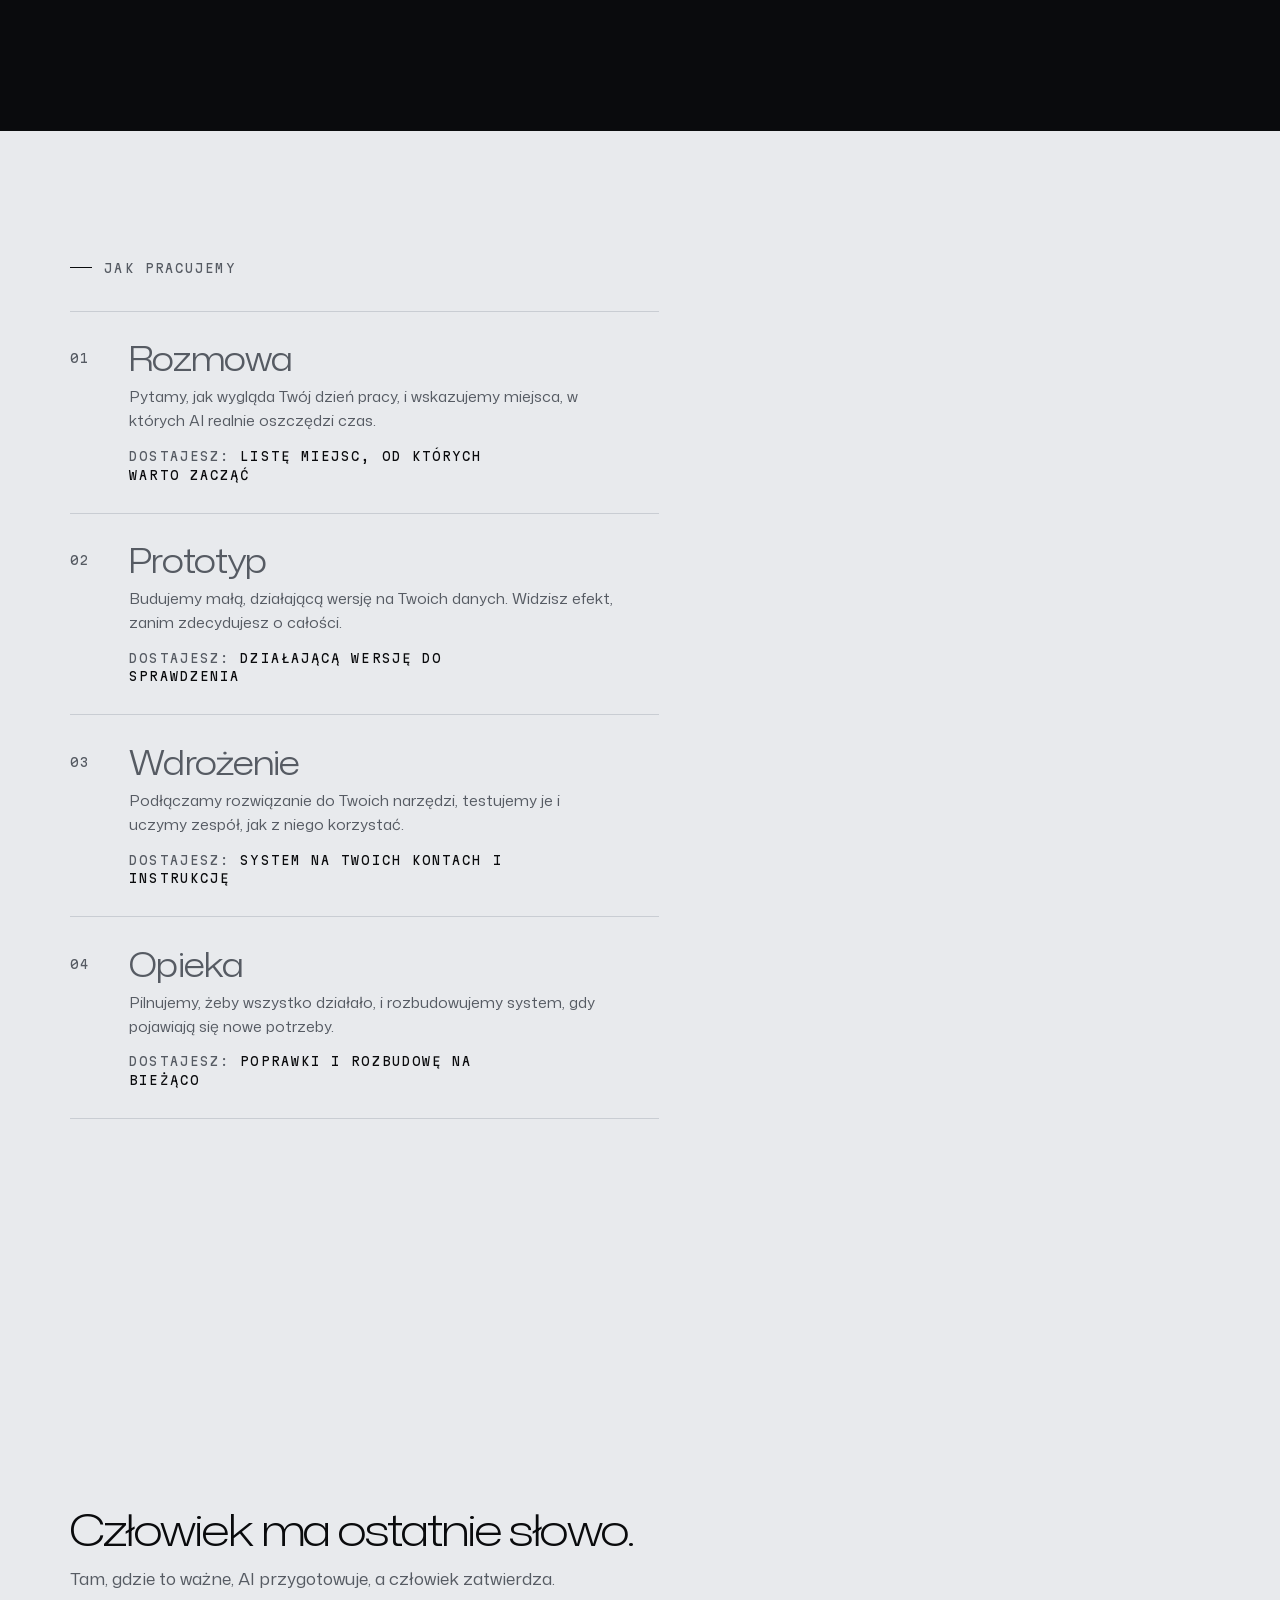
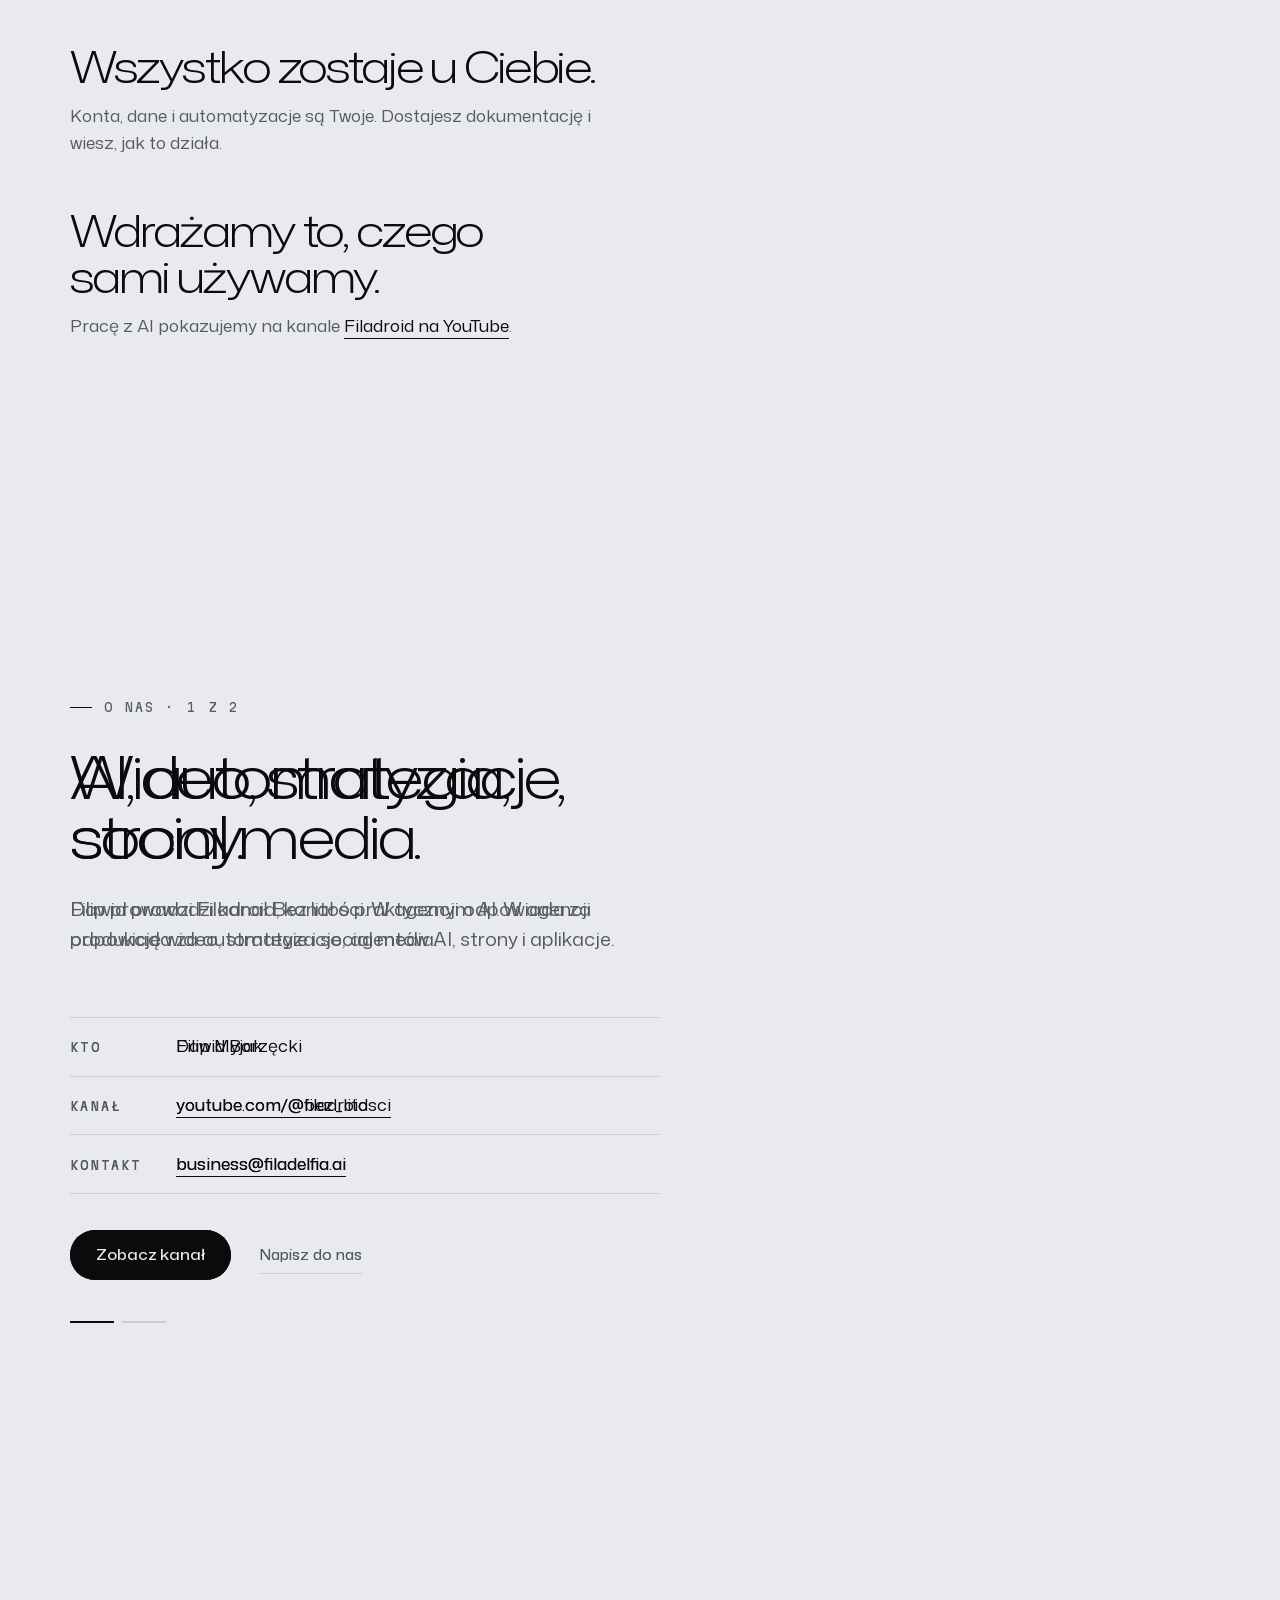
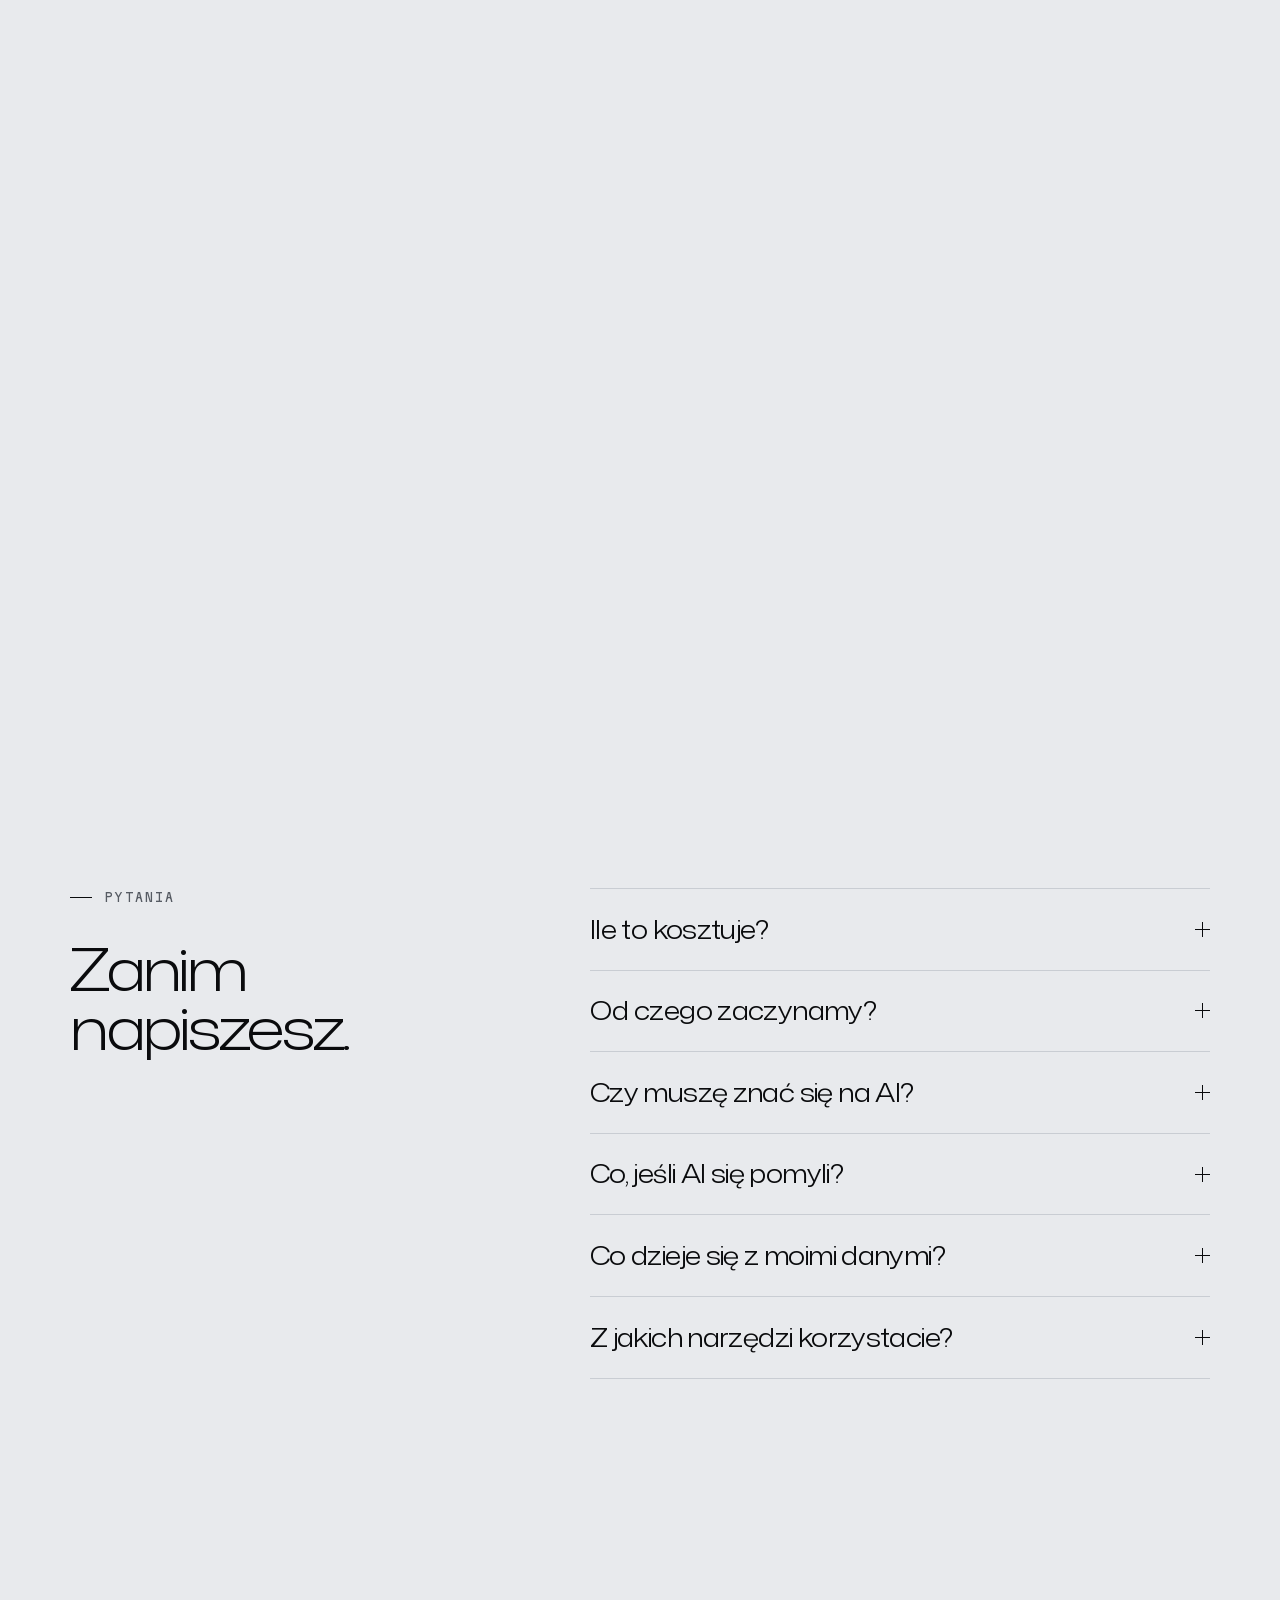
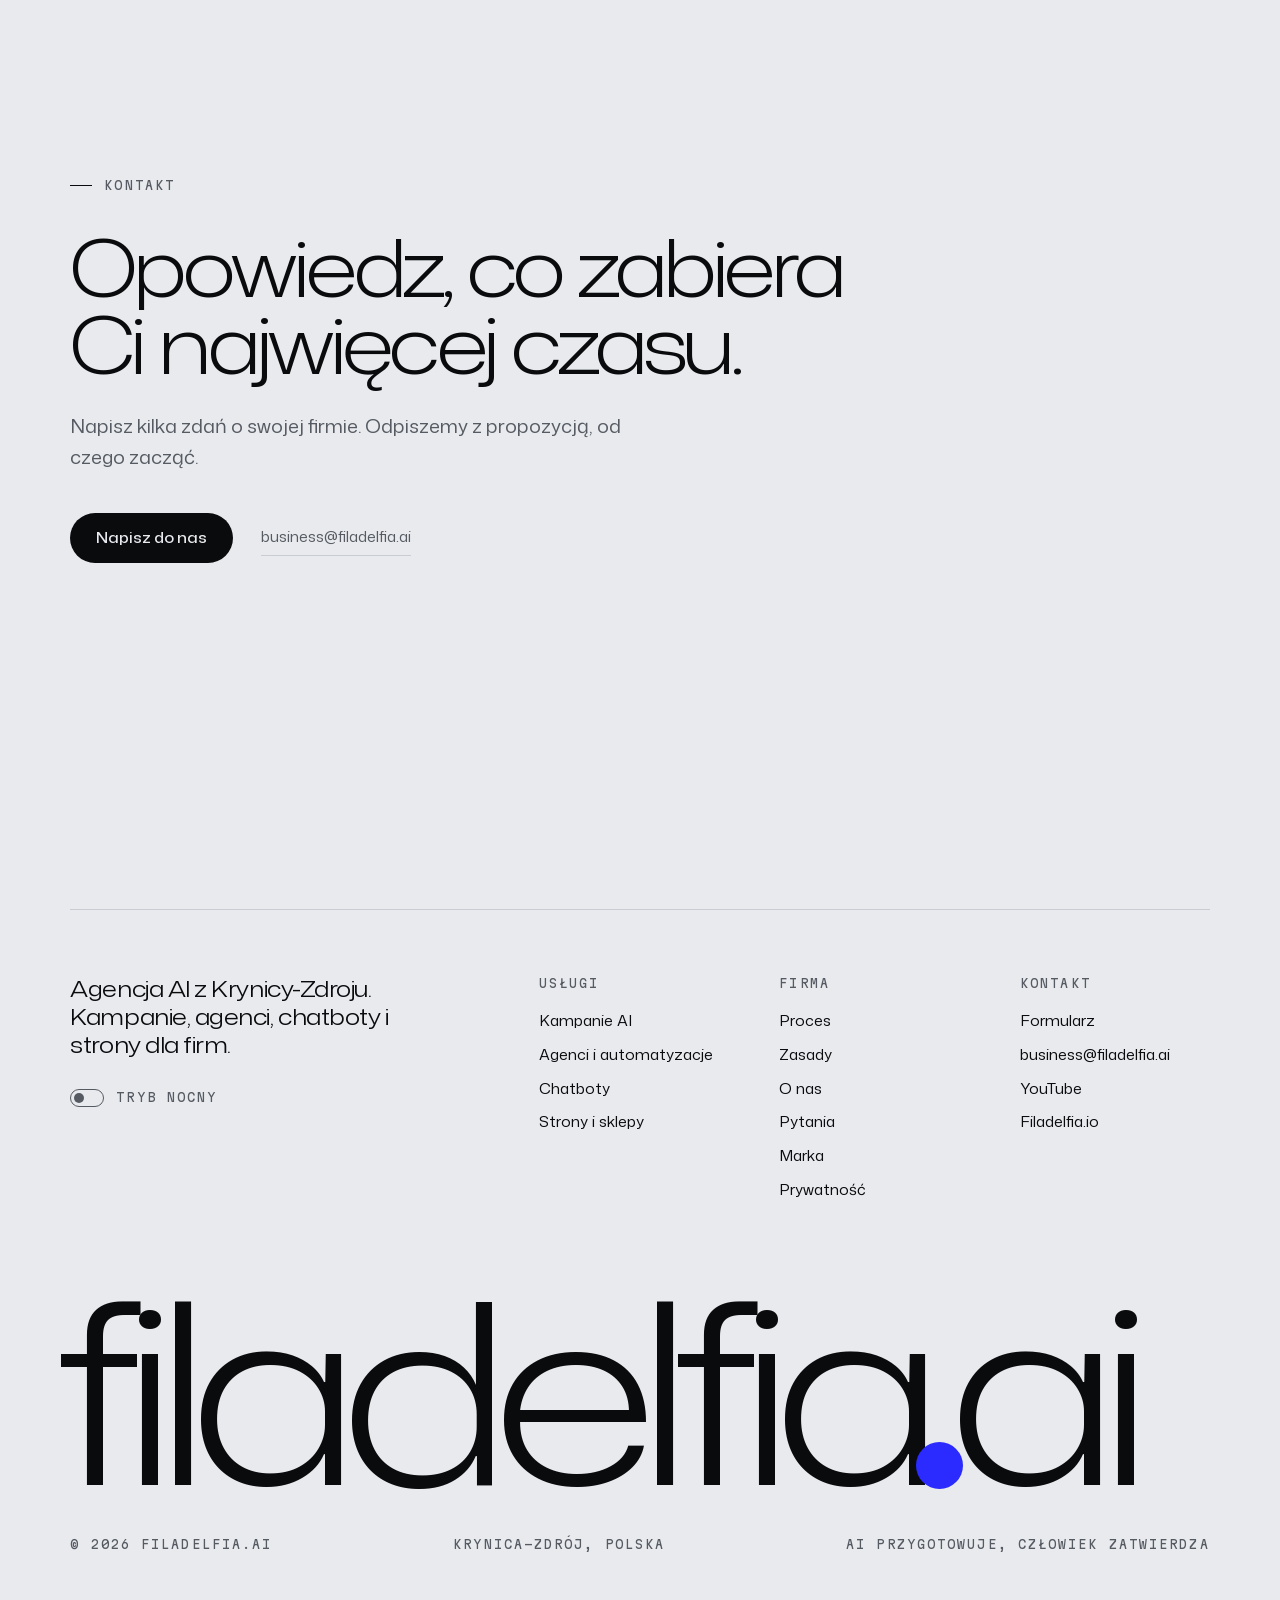
==== commit 76ce6b61: "Frontend: punkt obok etykiety na stronie kontaktu, większe miniatury kafli, cele kliknięć - telefon," ====
--- a/index.html
+++ b/index.html
@@ -25,7 +25,7 @@
   <link rel="apple-touch-icon" href="icon-180.png">
   <link rel="manifest" href="manifest.webmanifest">
   <link rel="preload" href="fonts/mona-sans-latin.woff2" as="font" type="font/woff2" crossorigin>
-  <link rel="stylesheet" href="styles.css?v=c62b75db5a">
+  <link rel="stylesheet" href="styles.css?v=388f7ed907">
 </head>
 <body>
   <a class="skip" href="#main">Przejdź do treści</a>
@@ -96,7 +96,7 @@
       <ul class="tiles">
         <li data-r>
           <a class="tile" href="kampanie.html">
-            <div class="tile__vis" aria-hidden="true"><div class="v-ad"><div class="v-ad__f"><img src="media/but-560.jpg" alt="" loading="lazy" decoding="async"></div><span class="mono">9:16 · 1:1 · 16:9</span></div></div>
+            <div class="tile__vis" aria-hidden="true"><div class="v-ad"><div class="v-ad__f"><img src="media/but-560.jpg" alt="" width="560" height="700" loading="lazy" decoding="async"></div><span class="mono">9:16 · 1:1 · 16:9</span></div></div>
             <div class="tile__txt">
               <h3>Kampanie reklamowe AI</h3>
               <p>Spoty wideo, zdjęcia produktowe i grafiki do reklam, generowane w AI. Bez planu zdjęciowego.</p>
@@ -399,6 +399,6 @@
     <form id="cmdForm"><span aria-hidden="true">›</span><input id="cmdIn" type="text" autocomplete="off" autocapitalize="off" autocorrect="off" spellcheck="false" aria-label="Polecenie" placeholder="pomoc"><button type="button" id="cmdClose" aria-label="Zamknij wiersz poleceń">esc</button></form>
   </div>
 
-  <script src="script.js?v=a6c583c199" defer></script>
+  <script src="script.js?v=a08af033d8" defer></script>
 </body>
 </html>
--- a/styles.css
+++ b/styles.css
@@ -115,8 +115,8 @@
 .bar__nav a, .tag a { color: var(--slate); transition: color .2s; }
 .bar__nav a:hover, .tag a:hover { color: var(--signal); }
 .bar__nav a[aria-current], .bar__nav a.is-here { color: var(--ink); }
-.bar__nav > a, .nav__has > a { position: relative; }
-.bar__nav > a::before, .nav__has > a::before { content: ''; position: absolute; left: 0; right: 0; bottom: -7px; height: 1px; background: var(--ink); transform: scaleX(0); transform-origin: left; transition: transform .35s var(--ease); }
+.bar__nav > a, .nav__has > a { position: relative; padding-block: 5px; }
+.bar__nav > a::before, .nav__has > a::before { content: ''; position: absolute; left: 0; right: 0; bottom: -2px; height: 1px; background: var(--ink); transform: scaleX(0); transform-origin: left; transition: transform .35s var(--ease); }
 .nav__has > a::before { right: 12px; }
 .bar__nav a.is-here::before { transform: scaleX(1); }
 .bar__clock { color: var(--slate); }
@@ -262,6 +262,9 @@
 .tiles li { border-right: 1px solid var(--line); border-bottom: 1px solid var(--line); }
 .tile { position: relative; display: flex; flex-direction: column; height: 100%; transition: background .35s; }
 .tile__vis { height: clamp(220px, 23vw, 380px); display: grid; place-items: center; border-bottom: 1px solid var(--line); overflow: hidden; }
+/* na szerokich ekranach miniatury rosną razem z kaflem, żeby nie ginęły w pustym polu */
+@media (min-width: 1280px) { .tile__vis > * { scale: 1.3; } }
+@media (min-width: 1800px) { .tile__vis > * { scale: 1.55; } }
 .tile__txt { padding: clamp(22px, 2.4vw, 44px); padding-right: clamp(72px, 6vw, 110px); }
 .tile h3 { font-size: clamp(24px, 2.6vw, 46px); font-weight: 350; font-stretch: 122%; line-height: 1.08; letter-spacing: -.03em; }
 .tile p { font-size: var(--t-body); color: var(--slate); margin-top: 10px; max-width: 30em; }
@@ -485,9 +488,9 @@
 .end { position: relative; z-index: 1; padding: clamp(56px, 7vw, 120px) var(--edge) 92px; overflow: hidden; background: var(--bg); transition: background .5s; }
 .end__cols { display: grid; grid-template-columns: minmax(0, 2.2fr) repeat(3, minmax(0, 1fr)); gap: 40px clamp(24px, 4vw, 80px); padding-top: clamp(40px, 5vw, 80px); border-top: 1px solid var(--line); }
 .end__about p { font-size: clamp(19px, 1.8vw, 30px); font-weight: 350; font-stretch: 118%; line-height: 1.22; letter-spacing: -.02em; max-width: 17em; }
-.end nav { display: grid; gap: 10px; align-content: start; font-size: var(--t-sm); }
+.end nav { display: grid; gap: 6px; align-content: start; font-size: var(--t-sm); }
 .end nav .mono { color: var(--slate); margin-bottom: 8px; }
-.end nav a { justify-self: start; transition: color .2s; overflow-wrap: anywhere; }
+.end nav a { justify-self: start; padding-block: 2px; transition: color .2s; overflow-wrap: anywhere; }
 .end nav a:hover, .end__row a:hover { color: var(--signal); }
 .end__theme { display: inline-flex; align-items: center; gap: 12px; margin-top: 30px; color: var(--slate); transition: color .2s; }
 .end__theme:hover { color: var(--ink); }
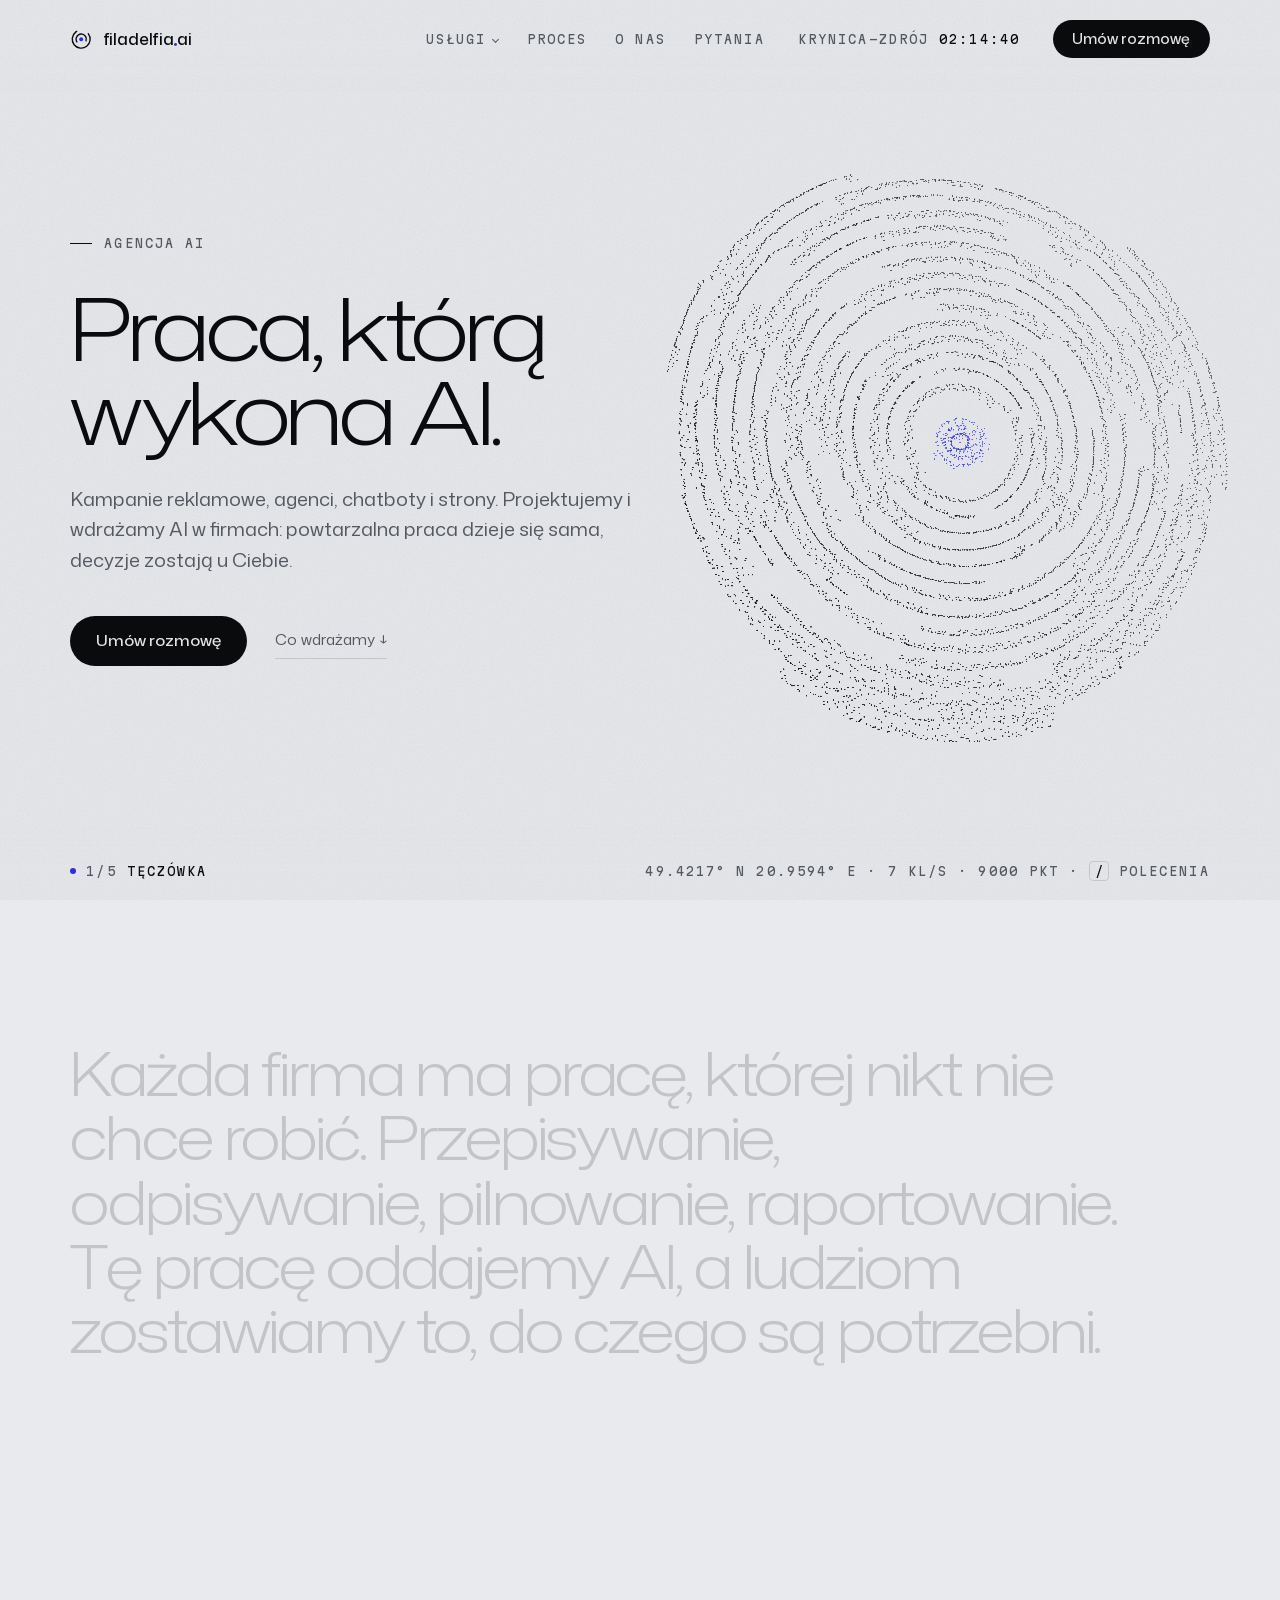
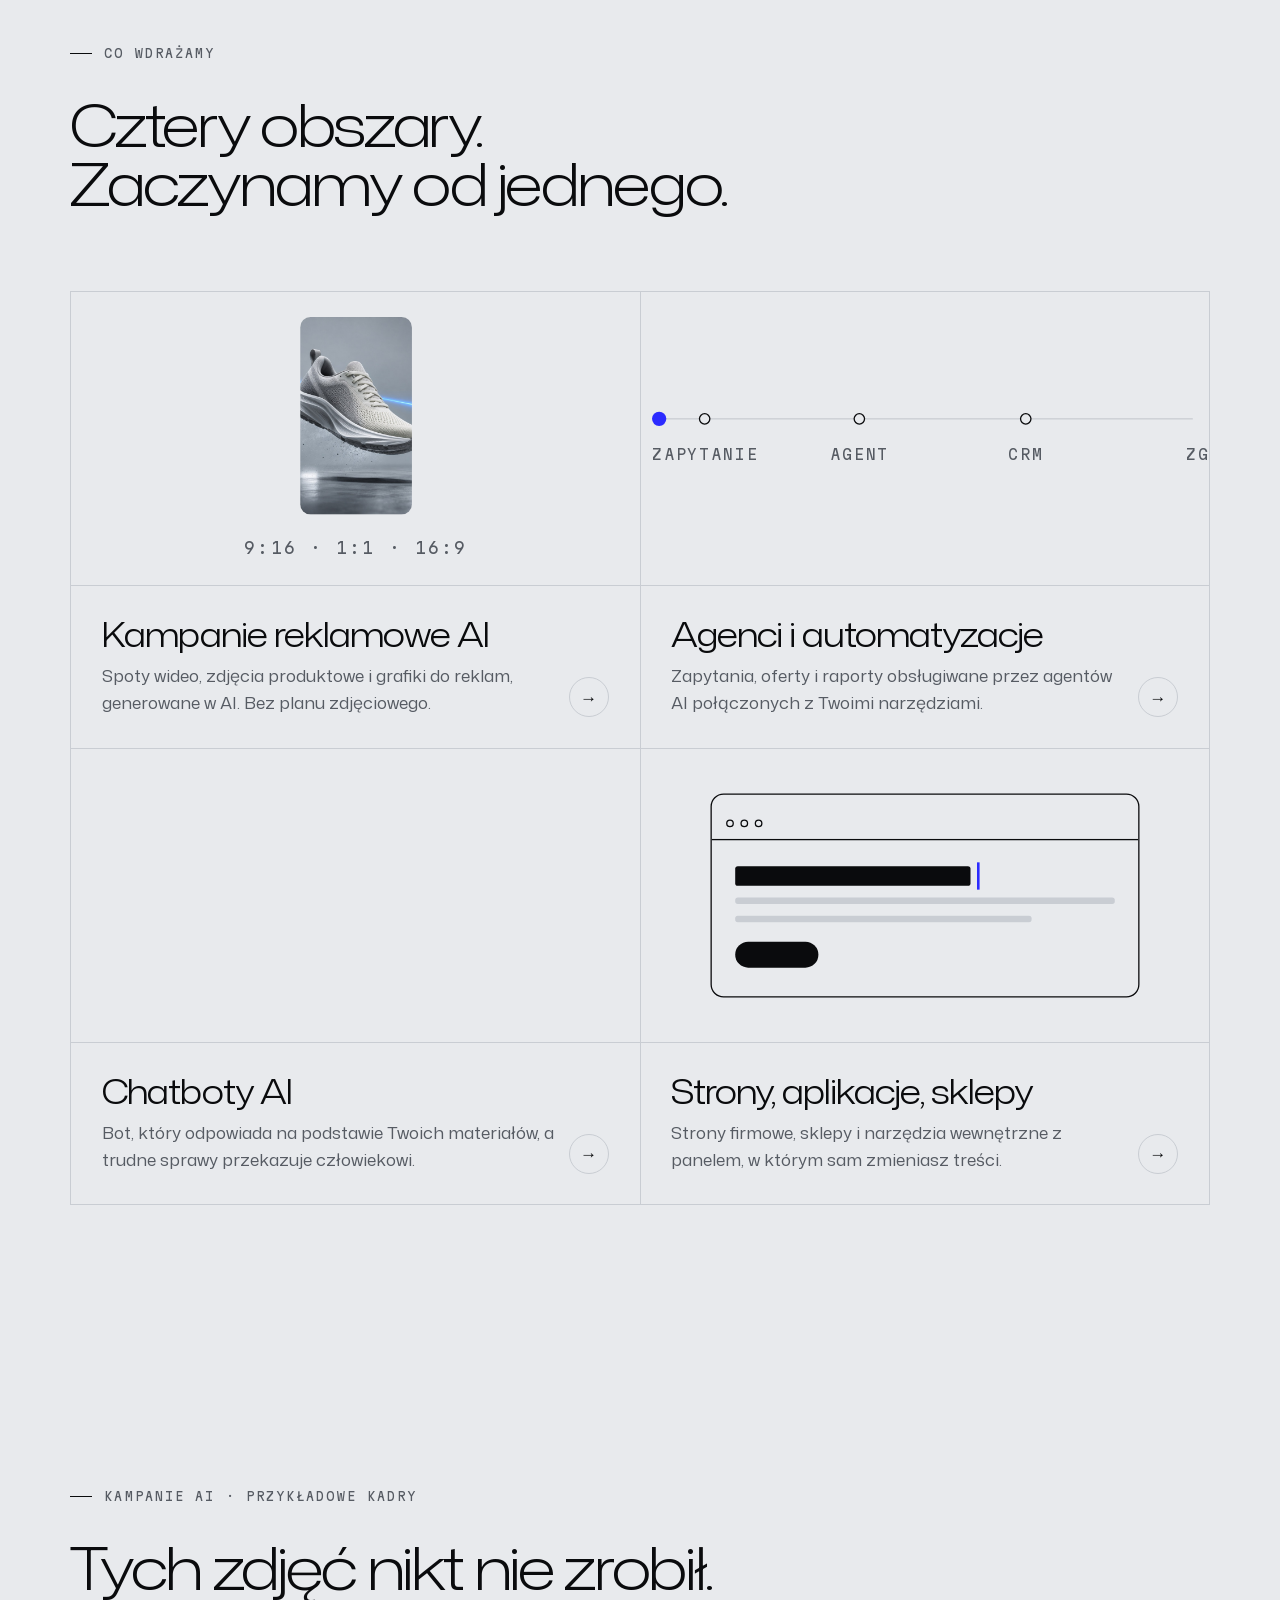
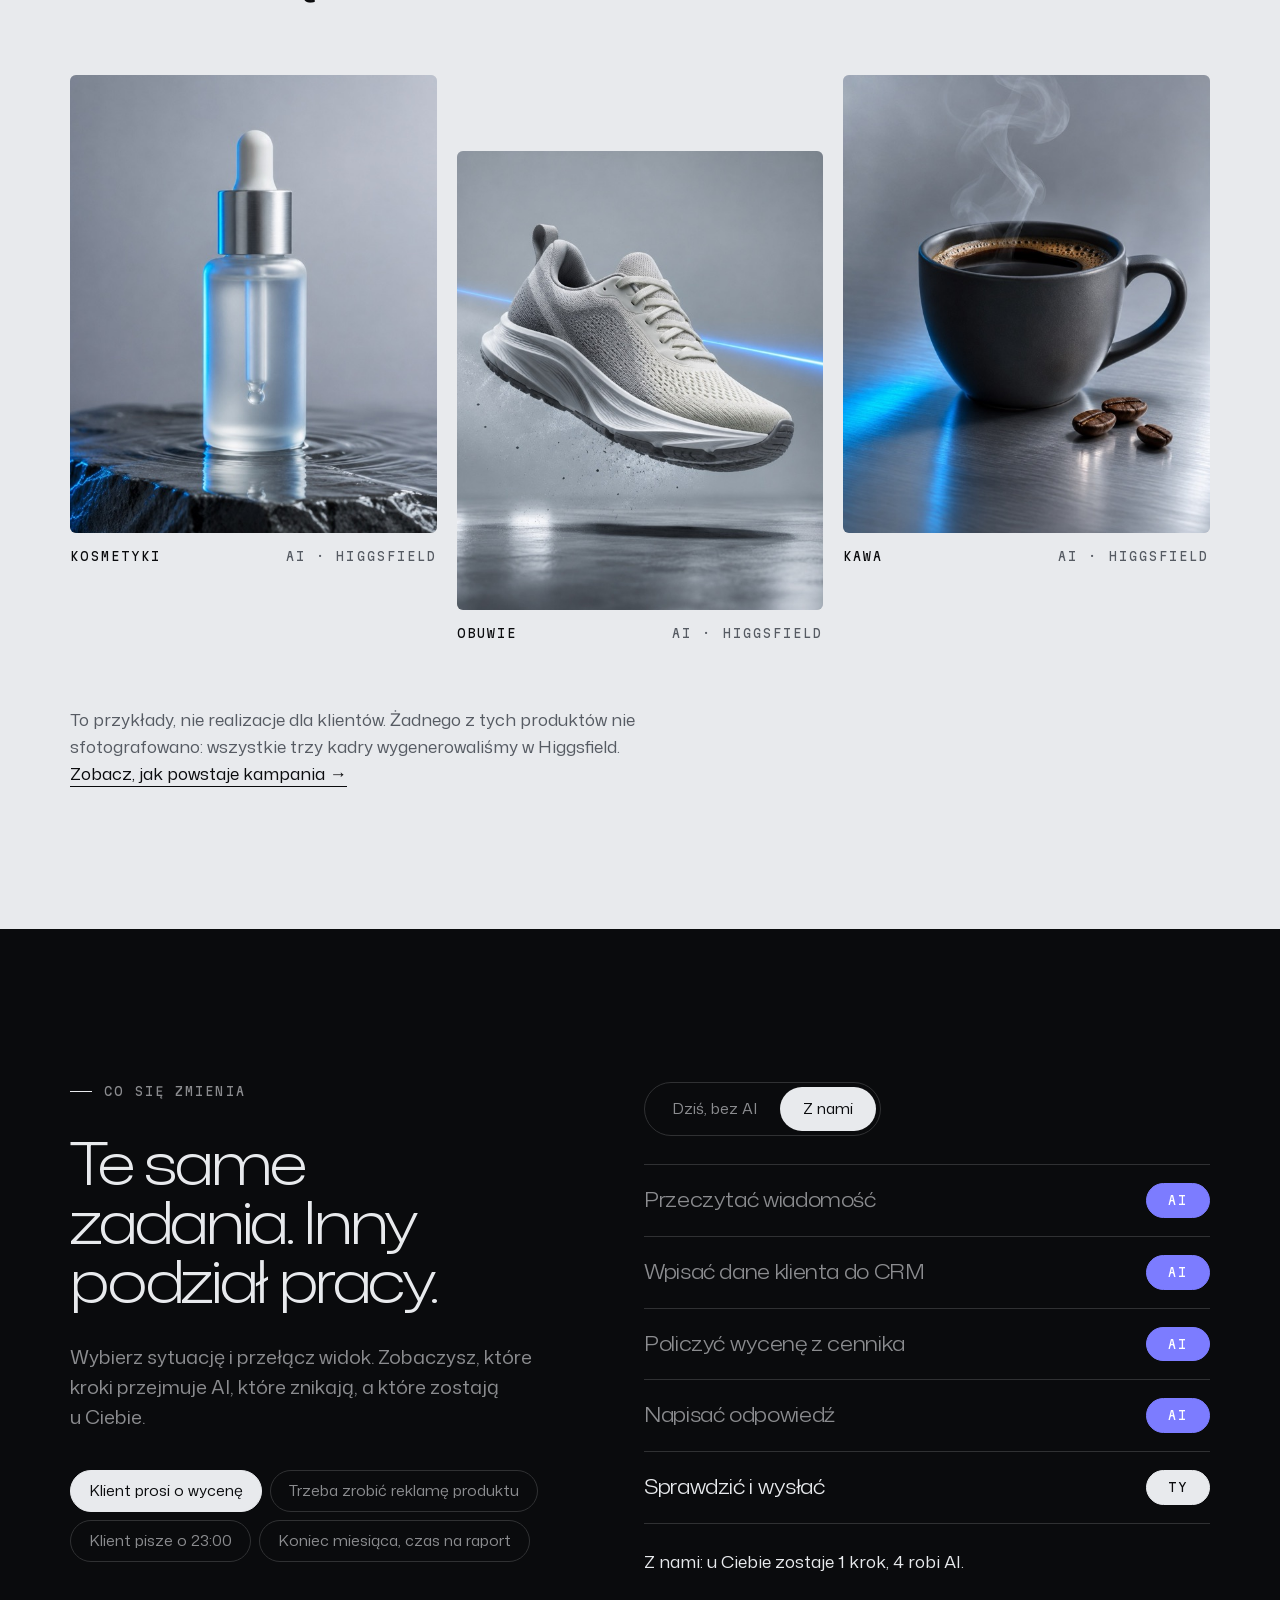
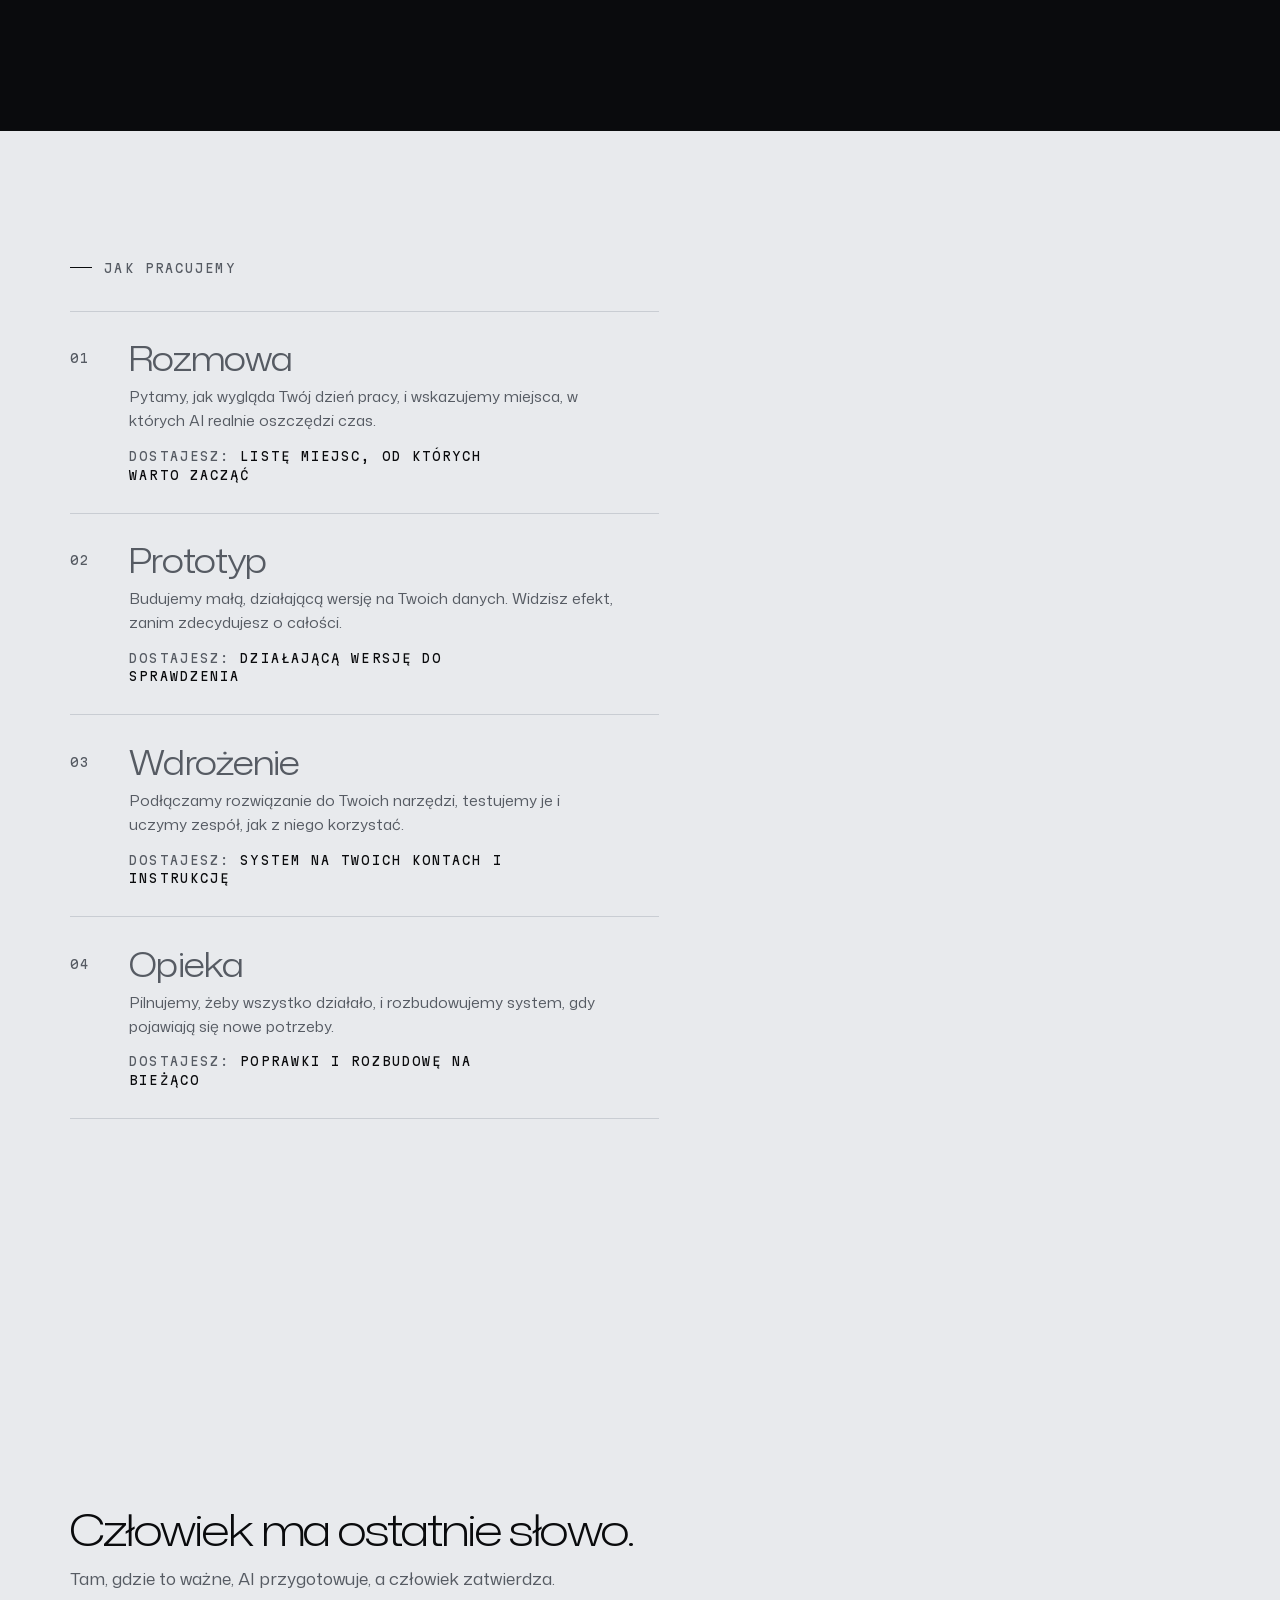
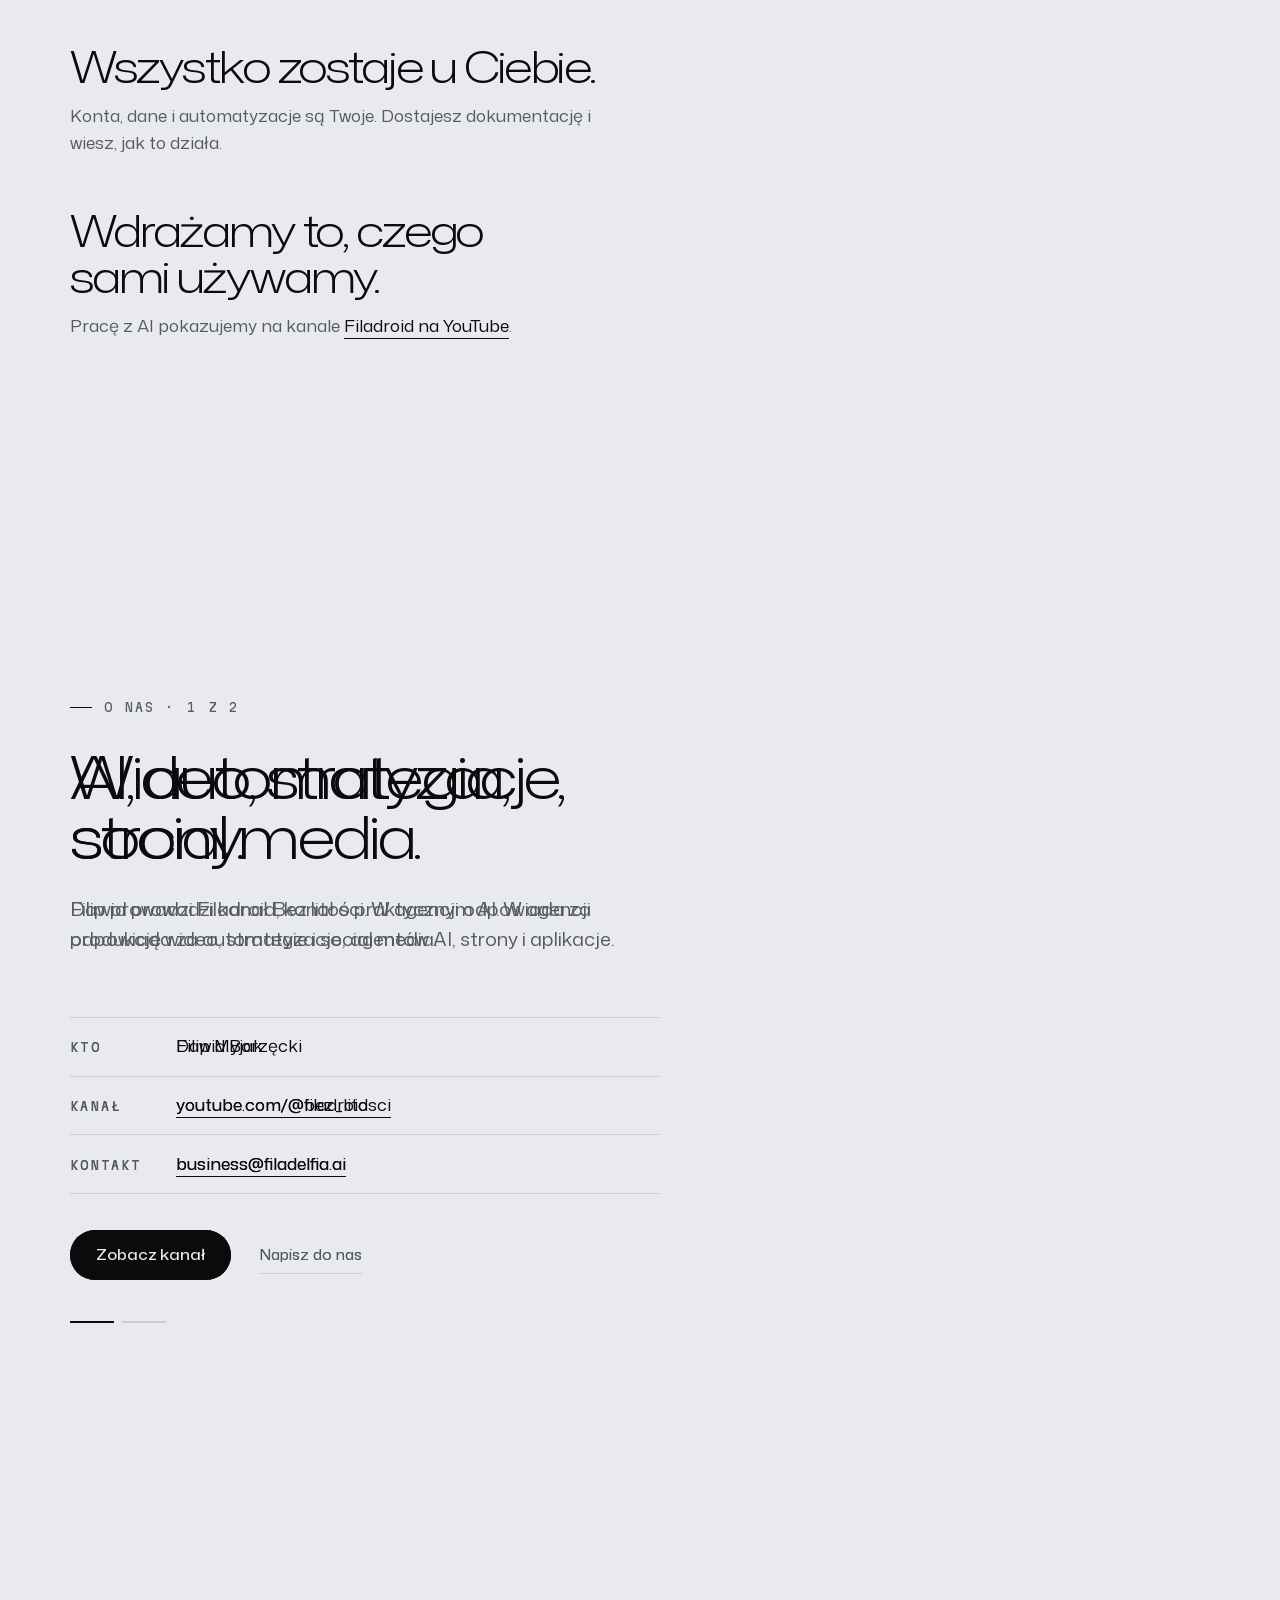
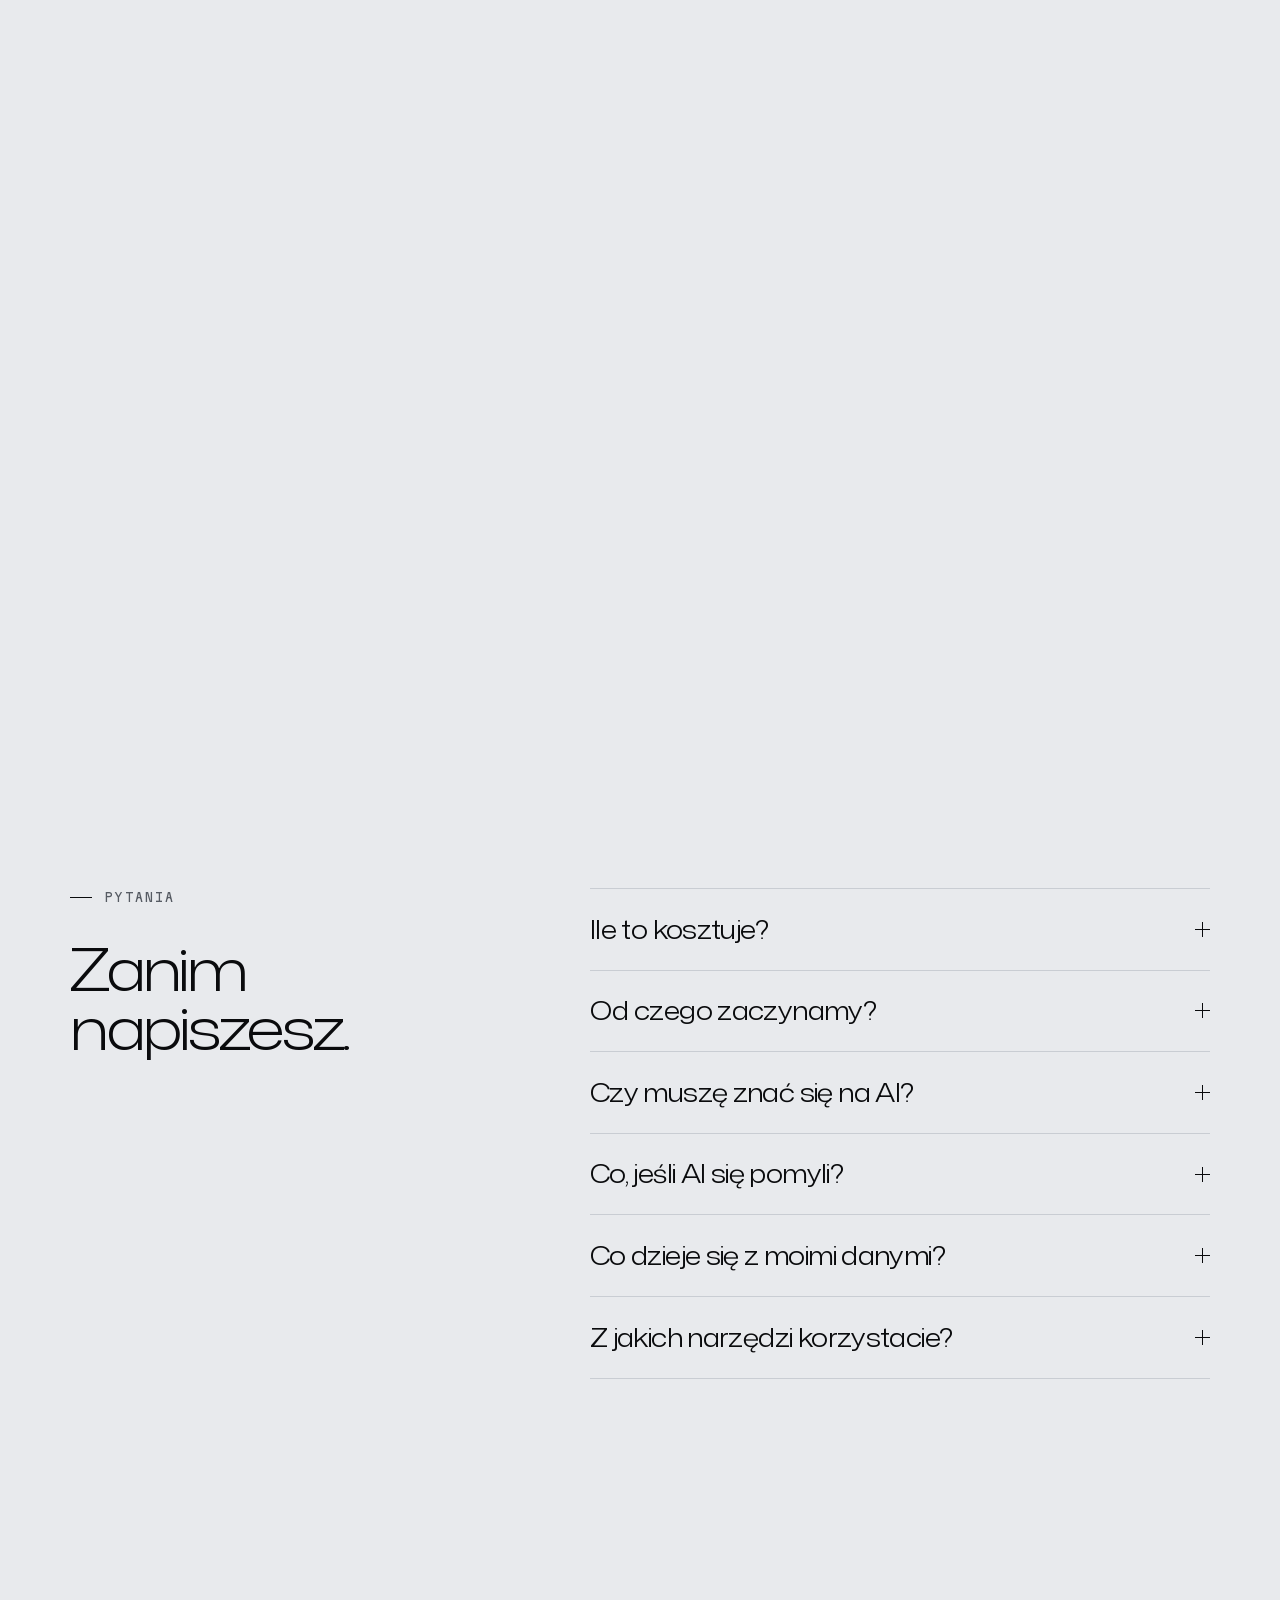
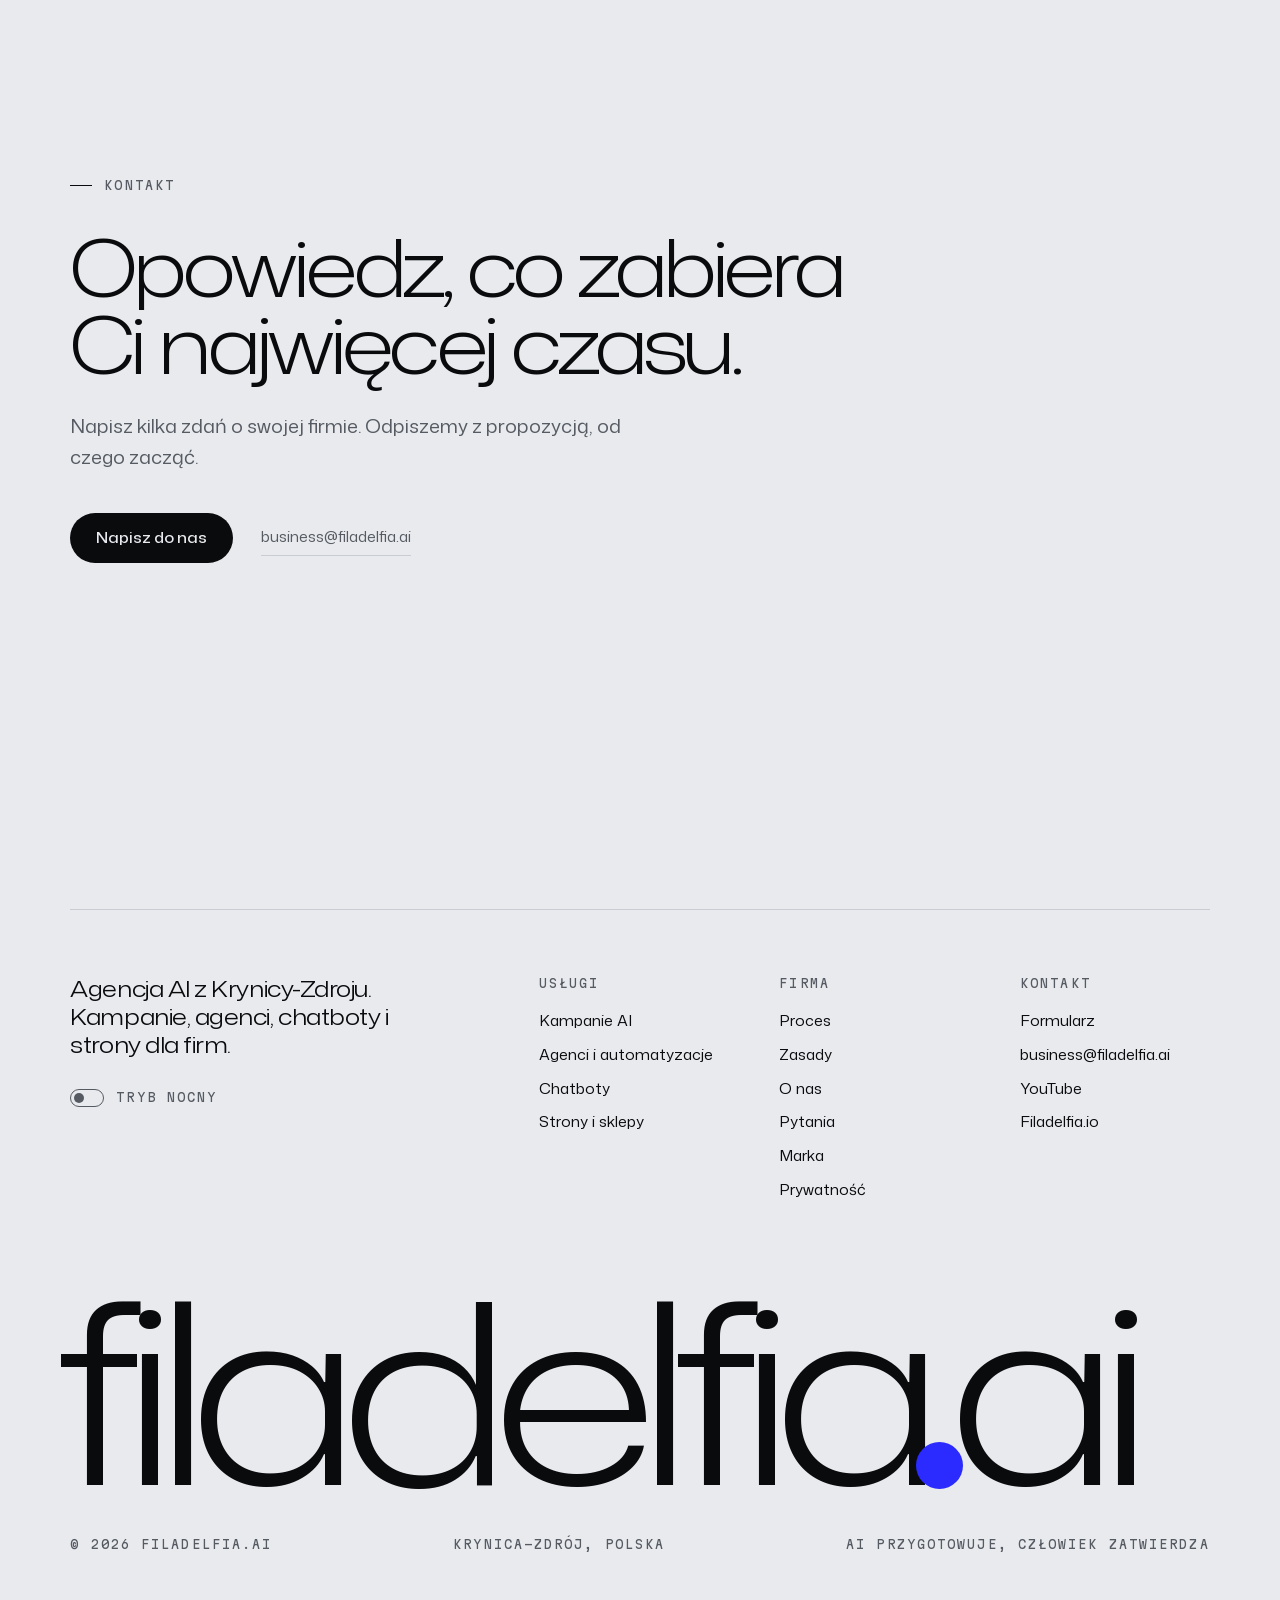
==== commit 6d7e7110: "Terminal: dziennik, historia, podpowiedzi i niespodzianki; pasek postępu czytania - wiersz poleceń m" ====
--- a/index.html
+++ b/index.html
@@ -25,7 +25,7 @@
   <link rel="apple-touch-icon" href="icon-180.png">
   <link rel="manifest" href="manifest.webmanifest">
   <link rel="preload" href="fonts/mona-sans-latin.woff2" as="font" type="font/woff2" crossorigin>
-  <link rel="stylesheet" href="styles.css?v=388f7ed907">
+  <link rel="stylesheet" href="styles.css?v=891a3153aa">
 </head>
 <body>
   <a class="skip" href="#main">Przejdź do treści</a>
@@ -390,15 +390,16 @@
   </footer>
 
   <aside class="hud mono">
-    <button class="hud__form" type="button" id="hudBtn" aria-label="Otwórz wiersz poleceń"><span class="hud__dot"></span><span id="hudIndex">1/5</span> <span id="hudName">Tęczówka</span></button>
+    <button class="hud__form" type="button" id="hudBtn" aria-label="Wiersz poleceń" aria-controls="cmd" aria-expanded="false"><span class="hud__dot"></span><span id="hudIndex">1/5</span> <span id="hudName">Tęczówka</span><span class="hud__tap" aria-hidden="true">›_</span></button>
     <p class="hud__data" aria-hidden="true">49.4217° N 20.9594° E<span id="hudStats"></span> · <span class="hud__key">/</span> polecenia</p>
   </aside>
 
-  <div class="cmd" id="cmd" hidden>
-    <p class="cmd__out" id="cmdOut" role="status"></p>
-    <form id="cmdForm"><span aria-hidden="true">›</span><input id="cmdIn" type="text" autocomplete="off" autocapitalize="off" autocorrect="off" spellcheck="false" aria-label="Polecenie" placeholder="pomoc"><button type="button" id="cmdClose" aria-label="Zamknij wiersz poleceń">esc</button></form>
+  <div class="cmd" id="cmd" role="dialog" aria-label="Wiersz poleceń" hidden>
+    <div class="cmd__bar"><span>filadelfia.ai · terminal</span><button type="button" id="cmdClose" aria-label="Zamknij wiersz poleceń">esc</button></div>
+    <div class="cmd__out" id="cmdOut" role="log" aria-live="polite"></div>
+    <form id="cmdForm"><span aria-hidden="true">›</span><span class="cmd__field"><span class="cmd__ghost" id="cmdGhost" aria-hidden="true"></span><input id="cmdIn" type="text" autocomplete="off" autocapitalize="off" autocorrect="off" spellcheck="false" enterkeyhint="go" aria-label="Polecenie" placeholder="pomoc"></span><button type="submit" class="cmd__run" aria-label="Wykonaj polecenie">↵</button></form>
   </div>
 
-  <script src="script.js?v=a08af033d8" defer></script>
+  <script src="script.js?v=8f7493b6fe" defer></script>
 </body>
 </html>
--- a/styles.css
+++ b/styles.css
@@ -512,14 +512,43 @@
 .hud__form > span:not(.hud__dot) { transition: opacity .3s; }
 .is-covered .hud__form > span:not(.hud__dot), .is-covered #hudStats { opacity: 0; }
 
-.cmd { position: fixed; left: var(--edge); bottom: 14px; z-index: 20; width: min(560px, calc(100vw - 2 * var(--edge))); background: var(--ink); color: var(--bg); border-radius: 12px; padding: 14px 18px; font-family: var(--mono); font-size: clamp(12px, .2vw + 10px, 14px); letter-spacing: .02em; box-shadow: 0 18px 50px rgba(10, 11, 13, .22); }
-.cmd__out { white-space: pre-wrap; opacity: .7; margin-bottom: 10px; line-height: 1.7; }
+.cmd { position: fixed; left: var(--edge); bottom: 14px; z-index: 20; width: min(620px, calc(100vw - 2 * var(--edge))); background: var(--ink); color: var(--bg); border-radius: 12px; overflow: hidden; font-family: var(--mono); font-size: clamp(12px, .2vw + 10px, 14px); letter-spacing: .02em; box-shadow: 0 18px 50px rgba(10, 11, 13, .22); transform-origin: left bottom; animation: cmd-in .32s var(--ease); }
+@keyframes cmd-in { from { opacity: 0; transform: translateY(12px) scale(.98); } }
+.cmd__bar { display: flex; justify-content: space-between; align-items: center; gap: 12px; padding: 9px 18px; border-bottom: 1px solid color-mix(in srgb, var(--bg) 14%, transparent); font-size: .82em; letter-spacing: .09em; text-transform: uppercase; }
+.cmd__bar span { display: inline-flex; align-items: center; gap: 9px; opacity: .55; }
+.cmd__bar span::before { content: ''; width: 6px; height: 6px; border-radius: 50%; background: var(--bg); animation: cmd-dot 2.4s ease-in-out infinite; }
+@keyframes cmd-dot { 50% { opacity: .25; } }
+.cmd__bar button, .cmd__run { font: inherit; letter-spacing: inherit; text-transform: inherit; opacity: .55; padding: 4px 0 4px 10px; transition: opacity .2s; }
+.cmd__bar button:hover, .cmd__run:hover { opacity: 1; }
+.cmd__out { max-height: min(44vh, 330px); overflow-y: auto; overscroll-behavior: contain; scrollbar-width: thin; scrollbar-color: color-mix(in srgb, var(--bg) 30%, transparent) transparent; padding: 12px 18px 0; line-height: 1.7; }
 .cmd__out:empty { display: none; }
-.cmd form { display: flex; align-items: center; gap: 10px; }
-.cmd input { flex: 1; min-width: 0; background: none; border: 0; outline: none; color: inherit; font: inherit; padding: 2px 0; caret-color: var(--signal); }
+.cmd__line { white-space: pre-wrap; overflow-wrap: anywhere; color: color-mix(in srgb, var(--bg) 74%, var(--ink)); animation: cmd-line .25s var(--ease); }
+@keyframes cmd-line { from { opacity: 0; transform: translateY(4px); } }
+.cmd__echo { margin-top: 8px; color: color-mix(in srgb, var(--bg) 45%, var(--ink)); }
+.cmd__echo::before { content: '› '; }
+.cmd__chips { display: flex; flex-wrap: wrap; align-items: center; gap: 6px; padding: 4px 0; }
+.cmd__label { min-width: 5.6em; color: color-mix(in srgb, var(--bg) 45%, var(--ink)); }
+.cmd__chip { font: inherit; letter-spacing: inherit; color: var(--bg); padding: 2px 11px; border: 1px solid color-mix(in srgb, var(--bg) 28%, transparent); border-radius: 999px; transition: background .2s, color .2s, border-color .2s, transform .15s var(--ease); }
+.cmd__chip:hover { background: var(--bg); border-color: var(--bg); color: var(--ink); }
+.cmd__chip:active { transform: scale(.95); }
+.cmd :focus-visible { outline-color: var(--bg); outline-offset: 2px; }
+.cmd form { display: flex; align-items: center; gap: 10px; padding: 12px 18px 14px; }
+.cmd__field { position: relative; display: flex; flex: 1; min-width: 0; }
+.cmd__ghost { position: absolute; inset: 0; padding: 2px 0; white-space: pre; overflow: hidden; pointer-events: none; }
+.cmd__ghost i { font-style: normal; visibility: hidden; }
+.cmd__ghost span { opacity: .38; }
+.cmd input { flex: 1; min-width: 0; background: none; border: 0; outline: none; color: inherit; font: inherit; letter-spacing: inherit; padding: 2px 0; caret-color: var(--bg); }
 .cmd input::placeholder { color: inherit; opacity: .35; }
-.cmd button { font: inherit; opacity: .5; padding: 4px 0 4px 10px; }
-.cmd button:hover { opacity: 1; }
+.cmd input:not(:placeholder-shown)::placeholder { opacity: 0; }
+
+/* komunikat nad dolnym paskiem */
+.toast { position: fixed; left: 50%; bottom: clamp(62px, 5.6vw, 86px); z-index: 21; max-width: calc(100vw - 2 * var(--edge)); padding: 10px 18px; border-radius: 999px; background: var(--ink); color: var(--bg); white-space: nowrap; overflow: hidden; text-overflow: ellipsis; pointer-events: none; opacity: 0; transform: translate(-50%, 12px); transition: opacity .3s, transform .45s var(--ease); }
+.toast.on { opacity: 1; transform: translate(-50%, 0); }
+
+/* postęp czytania: cienka linia pod przyklejonym nagłówkiem */
+.bar::after { content: ''; position: absolute; left: 0; right: 0; bottom: -1px; height: 1px; background: var(--signal); transform: scaleX(var(--p, 0)); transform-origin: left; opacity: 0; transition: opacity .3s; }
+.bar.is-stuck::after { opacity: 1; }
+.hud__tap { display: none; color: var(--ink); letter-spacing: 0; }
 
 /* ---------- ruch: wejście treści (tylko gdy działa JS) ---------- */
 .js [data-r] { opacity: 0; transform: translateY(14px); transition: opacity .9s var(--ease), transform .9s var(--ease); }
@@ -594,6 +623,11 @@
   .end__about { grid-column: 1 / -1; }
   .end__row { justify-content: flex-start; }
   .cmd { font-size: 16px; letter-spacing: 0; bottom: 10px; } /* 16 px: iOS nie przybliża pola */
+  .cmd__bar { font-size: 11px; }
+  .cmd__out { font-size: 14px; max-height: 38vh; max-height: 38svh; }
+  .cmd__chip { padding: 6px 13px; }
+  .cmd__label { min-width: 100%; }
+  .hud__tap { display: inline; }
 }
 
 /* ---------- ograniczony ruch ---------- */
@@ -603,6 +637,7 @@
   .js [data-r], .js [data-step] { opacity: 1; transform: none; }
   .w > span { transform: none; }
   .v-ad__f, .v-flow b, .v-chat i, .v-chat span, .v-web b::after { animation: none; }
+  .cmd, .cmd__line, .cmd__bar span::before { animation: none; }
   .v-flow b { left: calc(100% - 11px); }
   @view-transition { navigation: none; }
 }
